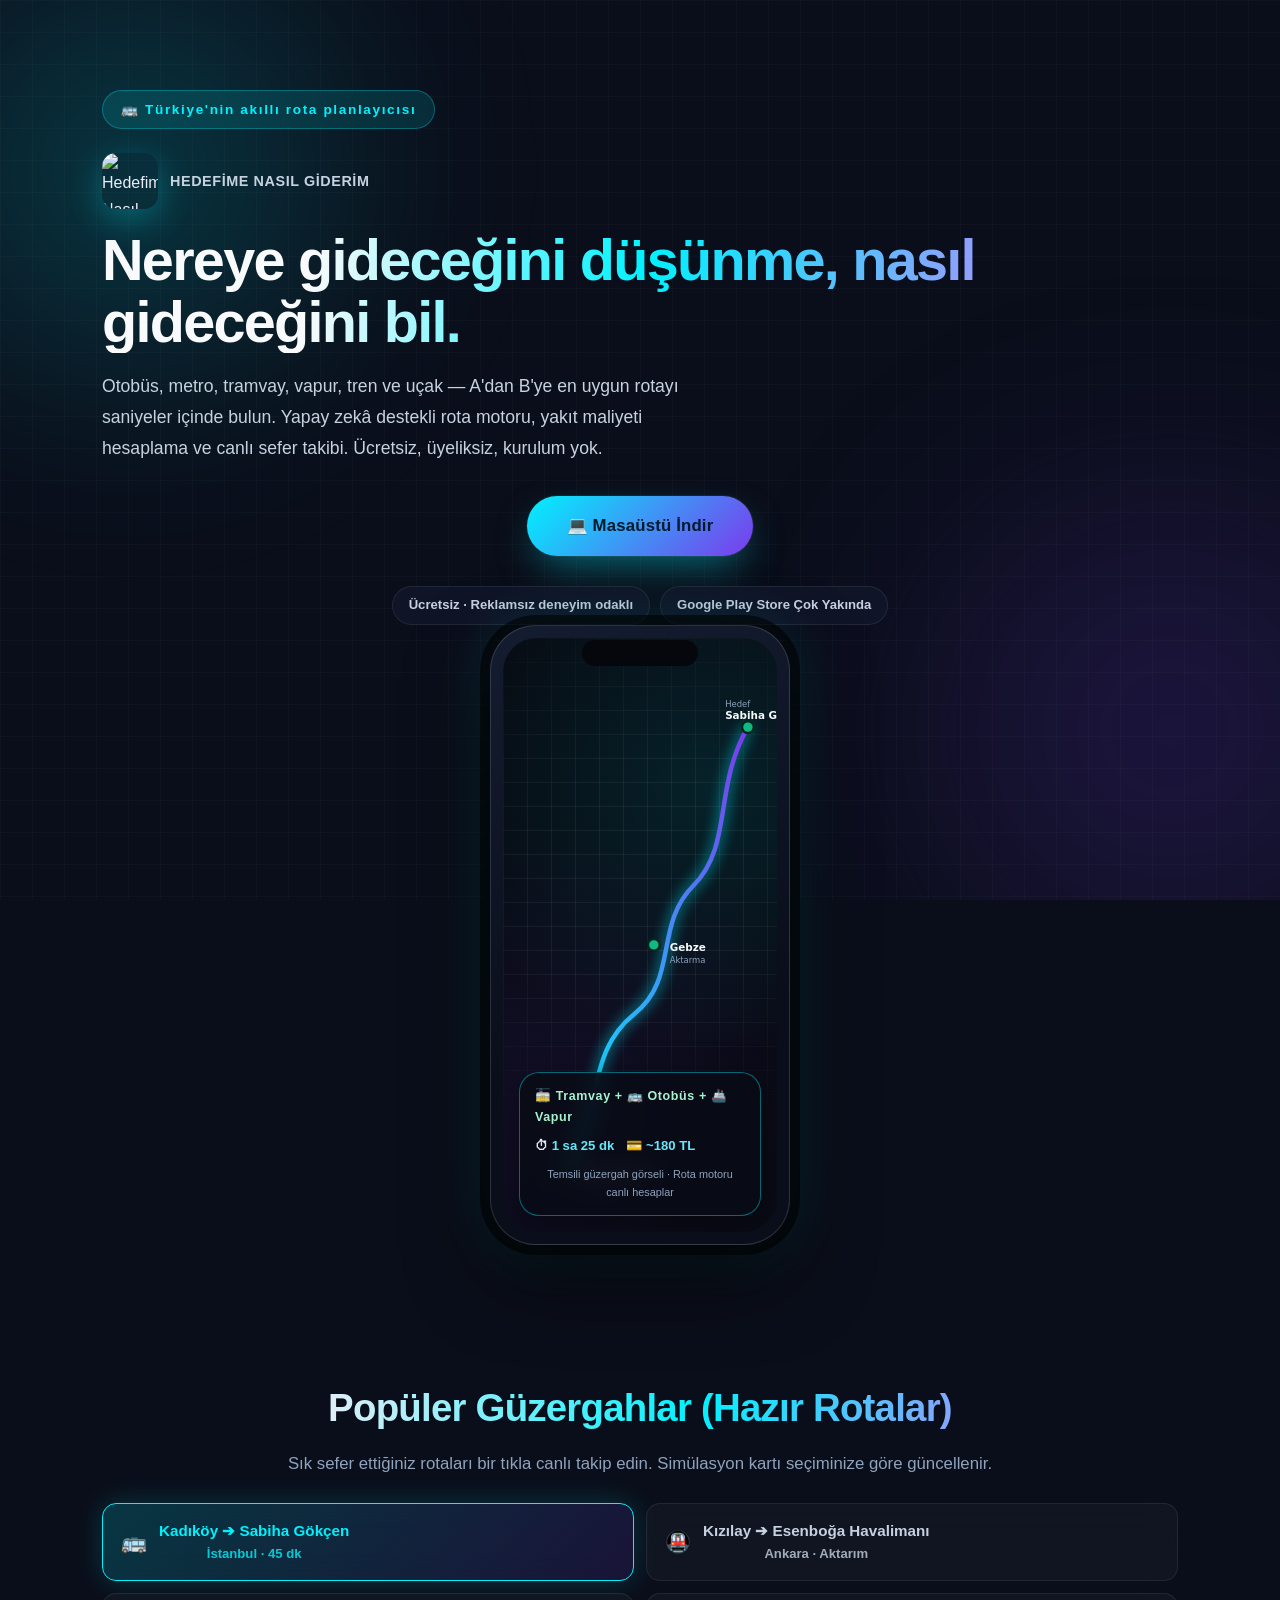
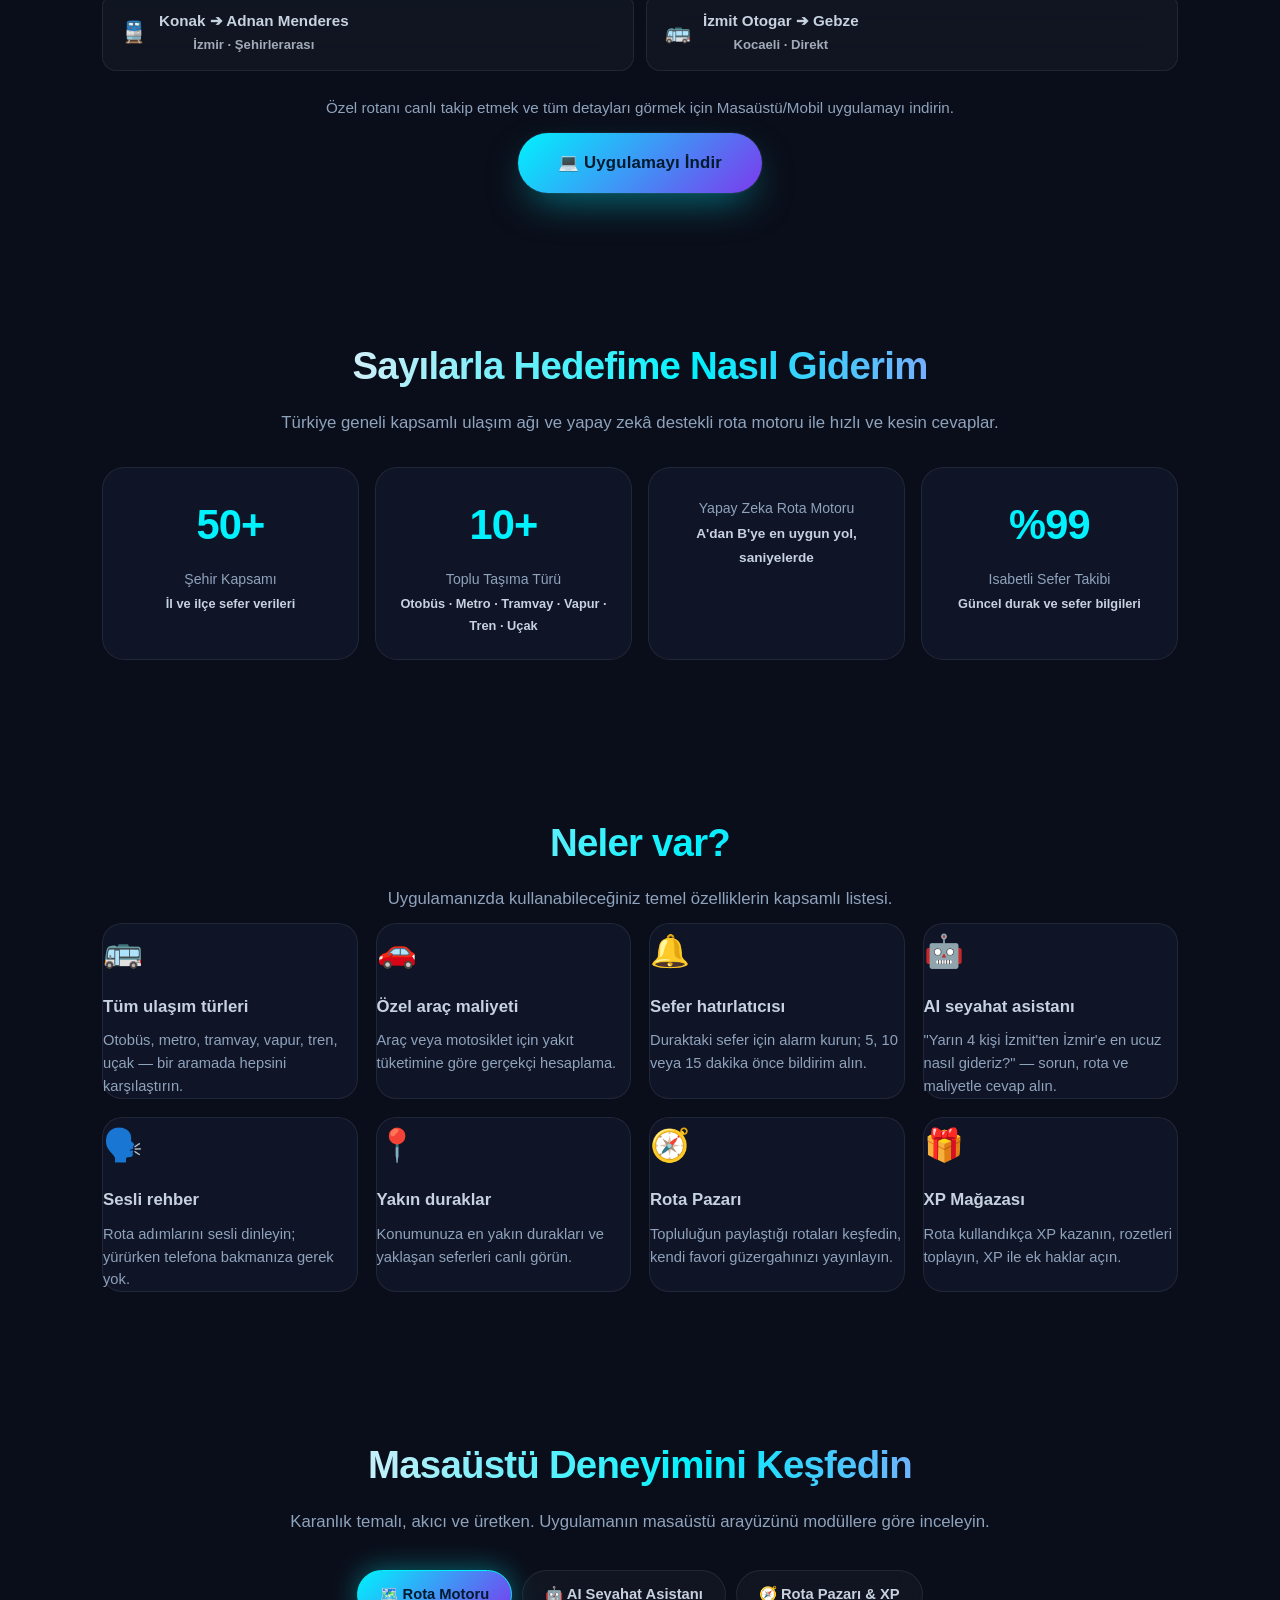
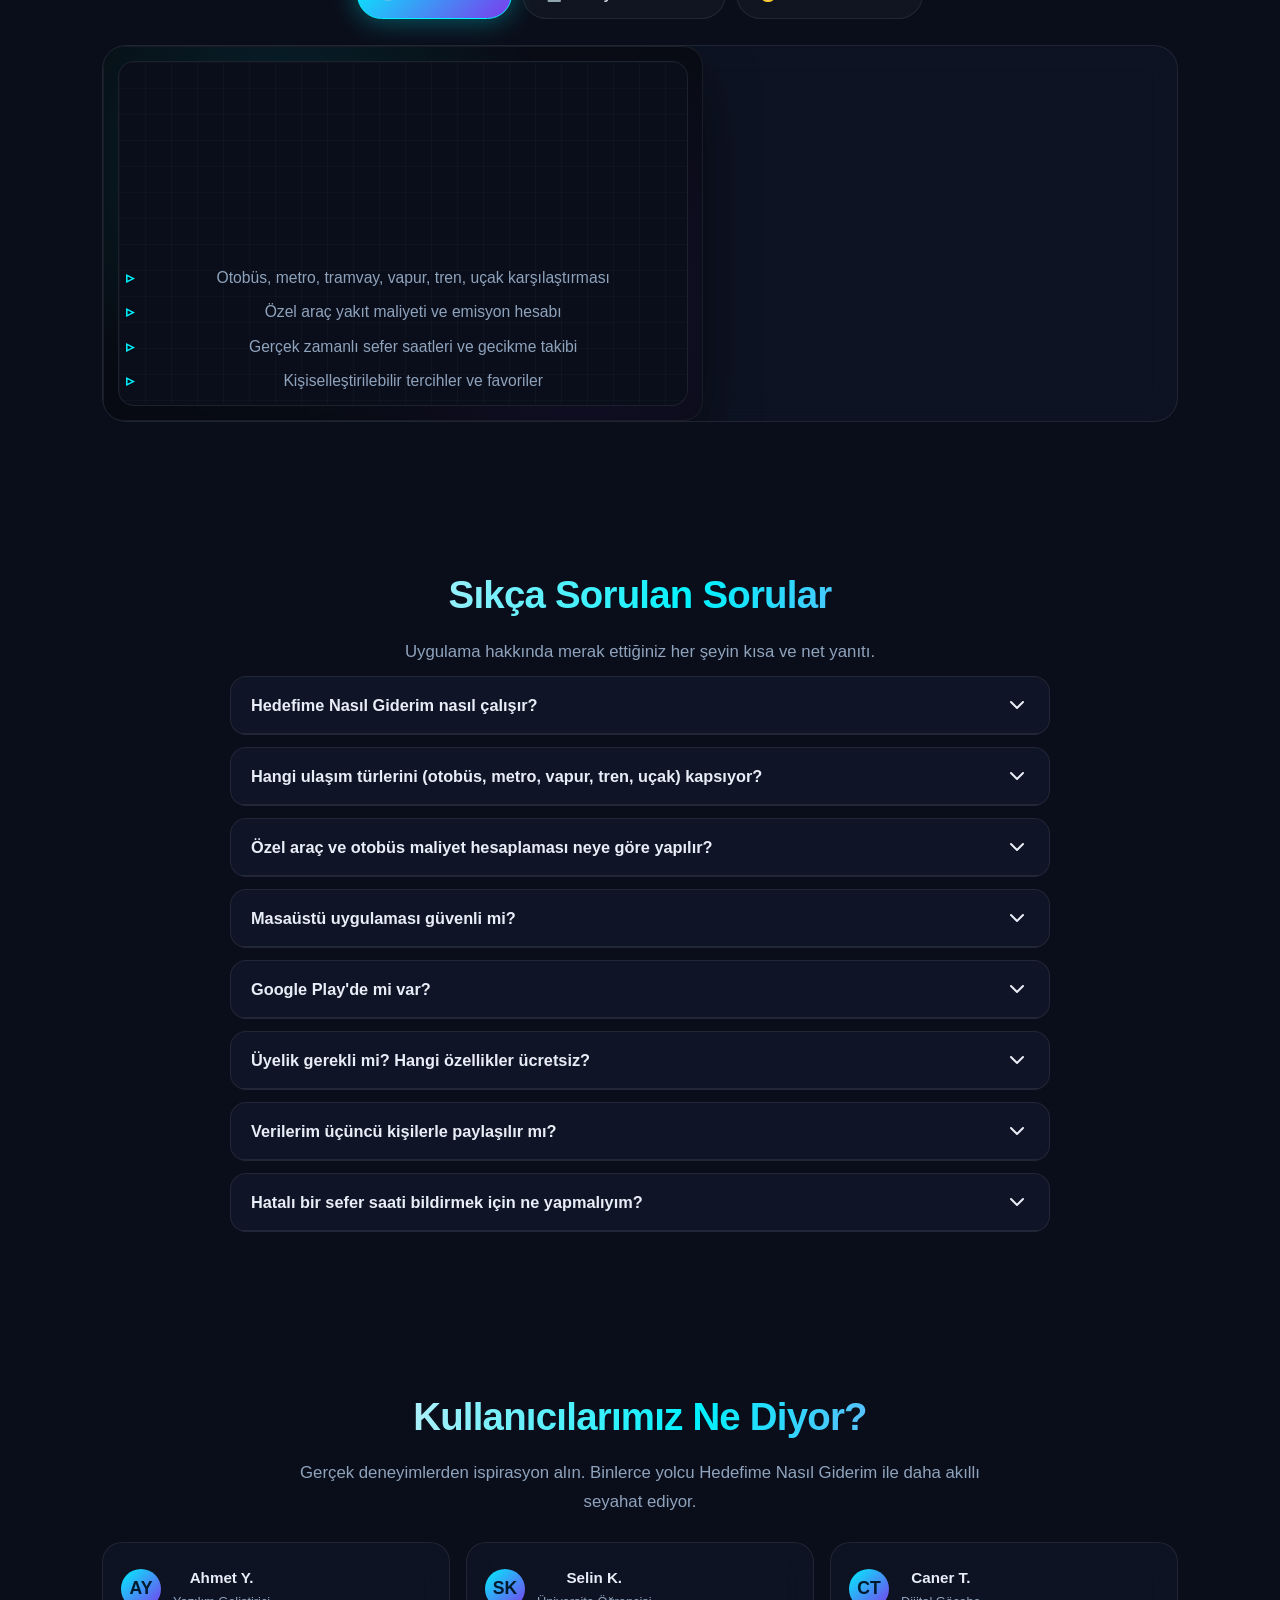
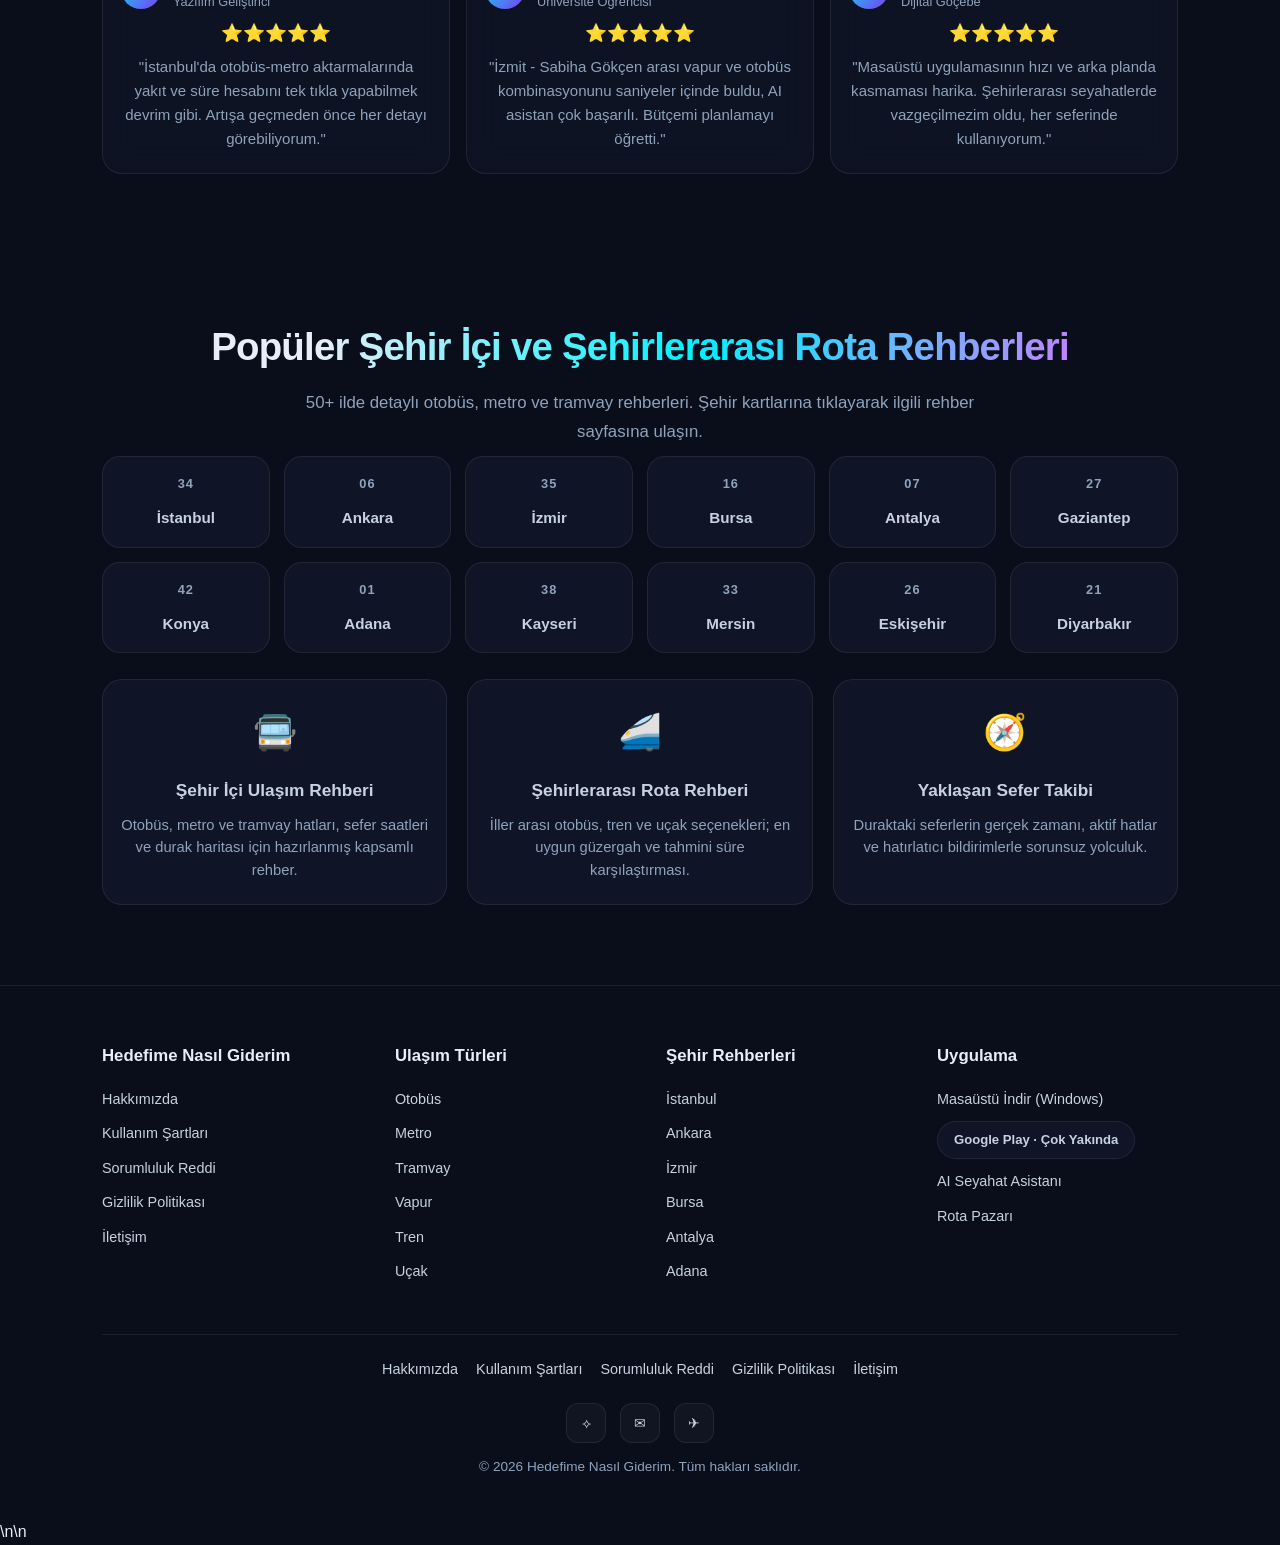
==== index.html @ e27fde28 "fix: SSS akordeon ok ikonu + Google tarzi acil/kapanir davranis" ====
<!DOCTYPE html> <html lang="tr"> <head> <meta charset="UTF-8"> <meta name="viewport" content="width=device-width, initial-scale=1.0, viewport-fit=cover"> <meta name="theme-color" content="#0a0e1a"> <meta name="color-scheme" content="dark"> <link rel="manifest" href="./manifest.webmanifest"> <link rel="apple-touch-icon" href="./icon-192.png"> <meta name="mobile-web-app-capable" content="yes"> <meta name="apple-mobile-web-app-capable" content="yes"> <meta name="apple-mobile-web-app-status-bar-style" content="black-translucent"> <meta name="google-site-verification" content="Dk1qahocyNu7RKI5qyxQ7ogQQT-PdiemvOp5w4OCHgk"> <title>Hedefime Nasıl Giderim — Akıllı Rota Planlayıcı: Otobüs, Metro, Tramvay, Tren, Uçak</title> <meta name="description" content="Türkiye'de A'dan B'ye en uygun ulaşım rotasını bul. Otobüs, metro, tramvay, vapur, tren, uçak ve özel araç seçeneklerini tek aramada karşılaştırın. Yapay zekâ destekli rota motoru, sefer saatleri, yakıt maliyeti hesaplama ve canlı sefer takibi. Masaüstü ve mobil uygulama."> <meta name="keywords" content="rota planlayıcı, otobüs saatleri, metro rotası, tramvay, vapur, tren, uçak, şehir içi ulaşım, şehirler arası rotalar, yolculuk planlama, ulaşım rehberi, Hedefime Nasıl Giderim">  <link rel="canonical" href="https://exampleuser-123.github.io/"> <meta property="og:title" content="Hedefime Nasıl Giderim — Akıllı Rota Planlayıcı"> <meta property="og:description" content="Türkiye'de A'dan B'ye en uygun ulaşım rotasını bul. Otobüs, metro, tramvay, vapur, tren, uçak ve özel araç seçeneklerini tek aramada karşılaştırın."> <meta property="og:type" content="website"> <meta property="og:url" content="https://exampleuser-123.github.io/"> <meta property="og:image" content="https://exampleuser-123.github.io/icon.png"> <meta property="og:image:width" content="1200"> <meta property="og:image:height" content="630"> <meta property="og:site_name" content="Hedefime Nasıl Giderim"> <meta property="og:locale" content="tr_TR"> <meta name="twitter:card" content="summary_large_image"> <meta name="twitter:title" content="Hedefime Nasıl Giderim — Akıllı Rota Planlayıcı"> <meta name="twitter:description" content="Türkiye'de A'dan B'ye en uygun ulaşım rotasını bul. Otobüs, metro, tramvay, vapur, tren, uçak ve özel araç seçeneklerini tek aramada karşılaştırın."> <meta name="twitter:image" content="https://exampleuser-123.github.io/icon.png">  <!-- Schema.org Unstructured Data (WebSite + Organization + SoftwareApplication) --> <script type="application/ld+json"> {   "@context": "https://schema.org",   "@graph": [     {       "@type": "Organization",       "name": "Hedefime Nasıl Giderim",       "url": "https://exampleuser-123.github.io/",       "logo": "https://exampleuser-123.github.io/icon.png",       "sameAs": [         "https://github.com/hedefimenasilgiderim/hedefime-nasil-giderim"       ],       "contactPoint": {         "@type": "ContactPoint",         "email": "hedefimenasilgiderim@gmail.com",         "contactType": "customer service",         "availableLanguage": "Turkish"       }     },     {       "@type": "WebSite",       "name": "Hedefime Nasıl Giderim",       "url": "https://exampleuser-123.github.io/",       "potentialAction": {         "@type": "SearchAction",         "target": "https://exampleuser-123.github.io/",         "query-input": "required"       }     },     {       "@type": "SoftwareApplication",       "name": "Hedefime Nasıl Giderim",       "applicationCategory": "TravelApplication",       "operatingSystem": "Windows, Android",       "offers": {         "@type": "Offer",         "price": "0",         "priceCurrency": "TRY"       }     }   ] } </script>  <style>   /* =========================================================      Tema degiskenleri — Modern Dark / Glassmorphism      ========================================================= */   :root {     --bg: #0a0e1a;     --bg-deep: #070a12;     --surface: rgba(18, 24, 43, 0.72);     --surface-2: rgba(24, 33, 61, 0.6);     --line: rgba(255, 255, 255, 0.08);     --line-strong: rgba(255, 255, 255, 0.14);     --text: #e8eef7;     --text-dim: #c7d2e0;     --muted: #8fa3bd;     --accent: #00f2fe;        /* turkuaz */     --accent-2: #7c3aed;      /* derin mor */     --accent-3: #f59e0b;      /* amber vurgulama */     --accent-ink: #001a2e;    /* turkuaz koyu metin */     --accent-ink-2: #2b0a4a;  /* mor koyu metin */     --radius: 20px;     --blur: 16px;     --transition: 400ms cubic-bezier(0.23, 1, 0.32, 1);   }    * { margin: 0; padding: 0; box-sizing: border-box; }    html {     scroll-behavior: smooth;     overflow-x: hidden;   }    body {     font-family: -apple-system, "Segoe UI", Roboto, "Helvetica Neue", Arial, sans-serif;     background: var(--bg);     color: var(--text);     line-height: 1.7;     min-height: 100dvh;     overflow-x: hidden;   }    a { color: var(--accent); text-decoration: none; }   a:hover { text-decoration: underline; text-underline-offset: 4px; }   img { display: block; max-width: 100%; }    /* =========================================================      Mesh Gradient Arka Plan — soft, bulaniklastrilmis renk kupeleri      ========================================================= */   .mesh {     position: fixed;     inset: 0;     z-index: -1;     overflow: hidden;   }   .mesh::before, .mesh::after {     content: "";     position: absolute;     border-radius: 50%;     filter: blur(100px);     opacity: 0.55;     animation: mesh-drift 14s ease-in-out infinite alternate;   }   .mesh::before {     width: 700px; height: 700px;     top: -180px; left: -220px;     background: radial-gradient(circle, rgba(0, 242, 254, 0.45), transparent 60%);     animation-name: mesh-drift-a;   }   .mesh::after {     width: 860px; height: 860px;     bottom: -260px; right: -320px;     background: radial-gradient(circle, rgba(124, 58, 237, 0.42), transparent 58%);     animation-name: mesh-drift-b;     animation-delay: -3s;   }   @keyframes mesh-drift-a {     from { transform: translate(0, 0) scale(1); }     to { transform: translate(40px, -60px) scale(1.08); }   }   @keyframes mesh-drift-b {     from { transform: translate(0, 0) scale(1); }     to { transform: translate(-50px, 50px) scale(1.12); }   }    /* Hafif icinik ızgara overlay (derinlik) */   .mesh-grid {     position: fixed;     inset: 0;     z-index: -1;     background-image:       linear-gradient(rgba(255,255,255,0.025) 1px, transparent 1px),       linear-gradient(90deg, rgba(255,255,255,0.025) 1px, transparent 1px);     background-size: 32px 32px;     pointer-events: none;   }    /* =========================================================      Layout yardimcilari      ========================================================= */   .wrap {     max-width: 1120px;     margin: 0 auto;     padding: 0 22px;   }    section { padding: 70px 0; position: relative; z-index: 1; }   section > .wrap > h2,   section > .wrap > .section-head { text-align: center; margin-bottom: 10px; }   .section-head h2 { margin: 0; font-size: clamp(1.7rem, 3vw, 2.5rem); font-weight: 800; letter-spacing: -0.02em; background: linear-gradient(100deg, #e8eef7 20%, #00f2fe 55%, #c084fc 90%); -webkit-background-clip: text; background-clip: text; color: transparent; }   .section-head p { color: var(--muted); font-size: 1.05rem; margin-top: 10px; max-width: 720px; margin-left: auto; margin-right: auto; }    .badge-pill {     display: inline-flex; align-items: center; gap: 8px;     background: var(--surface);     border: 1px solid var(--line);     color: var(--text-dim);     font-size: 0.82rem; font-weight: 700;     padding: 7px 16px; border-radius: 999px;     backdrop-filter: blur(var(--blur));     transition: transform 0.2s ease, border-color 0.2s ease;   }   .badge-pill:hover { border-color: var(--accent); color: var(--accent); transform: translateY(-1px); text-decoration: none; }    /* Glassmorphism kart */   .glass {     background: var(--surface);     border: 1px solid var(--line);     border-radius: var(--radius);     backdrop-filter: blur(var(--blur));     -webkit-backdrop-filter: blur(var(--blur));     transition: transform 0.35s ease, border-color 0.35s ease, box-shadow 0.35s ease;   }   .glass:hover {     transform: translateY(-4px);     border-color: var(--line-strong);     box-shadow: 0 20px 40px -10px rgba(0,0,0,0.55), 0 0 0 1px rgba(0,242,254,0.08);   }   .glass.accented:hover {     border-color: rgba(0,242,254,0.45);     box-shadow: 0 20px 40px -10px rgba(0,0,0,0.55), 0 0 30px rgba(0,242,254,0.12);   }    /* Butonlar */   .btn {     display: inline-flex; align-items: center; justify-content: center; gap: 10px;     border: 0; border-radius: 999px; font: inherit; font-weight: 800;     cursor: pointer; text-decoration: none; transition: all 0.3s ease;     letter-spacing: 0.01em;   }   .btn-primary {     background: linear-gradient(135deg, var(--accent), var(--accent-2));     color: var(--accent-ink);     padding: 16px 40px; font-size: 1.05rem;     box-shadow: 0 16px 40px -12px rgba(0,242,254,0.5), 0 0 0 1px rgba(255,255,255,0.06);   }   .btn-primary:hover {     transform: translateY(-3px);     box-shadow: 0 22px 48px -10px rgba(0,242,254,0.65), 0 0 0 1px rgba(255,255,255,0.12);     filter: brightness(1.08);   }   .btn-primary:active { transform: translateY(-1px); }   .btn-outline {     background: rgba(255,255,255,0.03);     color: var(--text);     border: 1px solid var(--line);     padding: 15px 36px; font-size: 1.05rem; font-weight: 800;   }   .btn-outline:hover {     border-color: var(--accent);     color: var(--accent);     transform: translateY(-3px);     box-shadow: 0 0 28px rgba(0,242,254,0.18);   }   .btn-group { display: flex; flex-direction: column; gap: 14px; }   @media (min-width: 640px) { .btn-group { flex-direction: row; justify-content: center; } }    /* Google Play rozeti */   .play-badge {     display: inline-flex; align-items: center; gap: 10px;     background: rgba(0,0,0,0.35);     border: 1px solid var(--line);     color: var(--text);     padding: 12px 20px; border-radius: 12px; font-size: 0.95rem; font-weight: 800;     backdrop-filter: blur(var(--blur));     transition: transform 0.3s ease, box-shadow 0.3s ease;     position: relative; overflow: hidden;   }   .play-badge::before {     content: ""; position: absolute; inset: 0; border-radius: 12px;     background: linear-gradient(90deg, transparent, rgba(255,255,255,0.12), transparent);     transform: translateX(-100%); transition: transform 0.8s ease;   }   .play-badge:hover::before { transform: translateX(100%); }   .play-badge:hover { transform: translateY(-2px); box-shadow: 0 10px 30px rgba(0,242,254,0.2); border-color: var(--accent); }   .play-badge span.tag { color: var(--muted); font-size: 0.78rem; text-transform: uppercase; letter-spacing: 0.06em; opacity: 0.9; }   .play-badge span.tag strong { color: var(--accent); }    /* =========================================================      Hero — arama Kutusu YOK, canli rota simulasyonu      ========================================================= */   .hero {     position: relative;     padding: 90px 0 60px;     overflow: visible;   }   .hero-eyebrow {     display: inline-flex; align-items: center; gap: 8px;     font-size: 0.85rem; font-weight: 800; letter-spacing: 0.12em;     color: var(--accent);     background: rgba(0,242,254,0.12);     border: 1px solid rgba(0,242,254,0.28);     border-radius: 999px; padding: 7px 18px;     backdrop-filter: blur(8px);   }   .hero-brand {     display: flex; align-items: center; gap: 12px; margin-top: 24px;   }   .hero-brand img { width: 56px; height: 56px; border-radius: 14px; box-shadow: 0 10px 34px rgba(0,242,254,0.3); }   .hero-brand span { font-weight: 800; letter-spacing: 0.04em; font-size: 0.9rem; text-transform: uppercase; color: var(--text-dim); }   .hero-title {     margin: 20px 0 0;     font-size: clamp(2.1rem, 5.2vw, 3.6rem);     line-height: 1.08; font-weight: 900; letter-spacing: -0.03em;     background: linear-gradient(100deg, #f8fafc 20%, #00f2fe 50%, #c084fc 90%);     -webkit-background-clip: text; background-clip: text; color: transparent;   }   .hero-sub {     margin-top: 18px; color: var(--text-dim); font-size: 1.1rem;     max-width: 620px; line-height: 1.75;   }   .hero-cta { margin-top: 32px; }   .hero-badges {     display: flex; flex-wrap: wrap; gap: 10px; justify-content: center; margin-top: 30px;   }    /* Canli Rota Simulasyon Kartı — telefon maketi (interaktif SVG) */   .sim-stage { position: relative; display: flex; justify-content: center; align-items: center; min-height: 620px; }   .sim-phone {     position: relative; width: 300px; height: 620px; border-radius: 46px;     background: linear-gradient(160deg, #141c30, #0a0e1a 65%);     border: 1px solid var(--line-strong);     box-shadow:       0 0 0 10px rgba(0,0,0,0.6),       0 30px 80px rgba(0,0,0,0.65),       0 0 60px rgba(0,242,254,0.18);     overflow: hidden; transform-style: preserve-3d;   }   .sim-phone::before {     content: ""; position: absolute; top: 14px; left: 50%; transform: translateX(-50%);     width: 116px; height: 26px; border-radius: 999px; background: #05070d; z-index: 4;   }   .sim-screen {     position: absolute; inset: 12px; border-radius: 34px; overflow: hidden;     background:       radial-gradient(circle at 75% 25%, rgba(0,242,254,0.10), transparent 55%),       radial-gradient(circle at 20% 80%, rgba(124,58,237,0.10), transparent 55%),       #070a12;   }   .sim-grid {     position: absolute; inset: 0;     background-image:       linear-gradient(rgba(255,255,255,0.06) 1px, transparent 1px),       linear-gradient(90deg, rgba(255,255,255,0.06) 1px, transparent 1px);     background-size: 24px 24px;     mask-image: radial-gradient(circle at 50% 40%, #000 28%, transparent 80%);   }   .sim-route { position: absolute; inset: 0; width: 100%; height: 100%; }   .sim-line {     fill: none; stroke: url(#simGlow); stroke-width: 4.5; stroke-linecap: round;     filter: drop-shadow(0 0 7px rgba(0,242,254,0.9));     stroke-dasharray: 760; stroke-dashoffset: 760;     animation: sim-draw 3.4s ease-out forwards 0.5s;   }   @keyframes sim-draw { to { stroke-dashoffset: 0; } }   .sim-dot {     fill: #10b981; stroke: #012620; stroke-width: 2.5;     transform-box: fill-box; transform-origin: center;     animation: sim-dot 2.1s ease-in-out infinite;   }   @keyframes sim-dot {     0%,100% { transform: scale(1); opacity: 1; }     50% { transform: scale(1.8); opacity: 0.6; }   }   .sim-dot:nth-child(2) { animation-delay: 0.9s; }   .sim-dot:nth-child(3) { animation-delay: 1.9s; }   .sim-pin {     fill: #f8fafc; font: 700 10.5px system-ui; pointer-events: none;   }   .sim-pin-sub { fill: var(--muted); font: 500 8.5px system-ui; pointer-events: none; }   .sim-card {     position: absolute; left: 16px; right: 16px; bottom: 16px;     background: rgba(8,12,22,0.88); border: 1px solid rgba(0,242,254,0.4);     border-radius: 20px; padding: 13px 15px; backdrop-filter: blur(10px);     box-shadow: 0 10px 34px rgba(0,0,0,0.5); z-index: 3;   }   .sim-card .modes { font-size: 0.78rem; font-weight: 800; color: #a7f3d0; letter-spacing: 0.05em; }   .sim-card .meta {     display: flex; gap: 12px; margin-top: 7px; font-size: 0.82rem; font-weight: 800; color: var(--text);   }   .sim-card .meta b { color: #67e8f9; }   .sim-card .demo {     margin-top: 7px; font-size: 0.68rem; color: var(--muted); text-align: center;   }   .sim-float { animation: sim-float 7s ease-in-out infinite; }   @keyframes sim-float {     0%,100% { transform: translateY(0); }     50% { transform: translateY(-16px); }   }   .sim-tilt-glare {     position: absolute; inset: 0; border-radius: 46px;     background: linear-gradient(135deg, rgba(255,255,255,0.12) 0%, rgba(255,255,255,0) 40%, rgba(255,255,255,0.06) 100%);     opacity: 0; transition: opacity 0.3s ease; pointer-events: none; z-index: 2;   }   .sim-phone:hover .sim-tilt-glare { opacity: 1; }   .sim-tilt { transform-style: preserve-3d; }    @media (max-width: 720px) {     .hero { padding: 70px 0 40px; }     .sim-phone { width: 260px; height: 540px; }     .sim-card { bottom: 12px; left: 12px; right: 12px; padding: 11px 13px; }   }    /* =========================================================      Metrik sayacları (animasyonlu sayim)      ========================================================= */   .metrics { display: grid; grid-template-columns: repeat(4, 1fr); gap: 16px; margin: 30px 0 10px; }   .metric {     background: var(--surface); border: 1px solid var(--line);     border-radius: 22px; padding: 22px 18px; text-align: center;     backdrop-filter: blur(var(--blur));     transition: transform 0.35s ease, border-color 0.35s ease;   }   .metric:hover { transform: translateY(-4px); border-color: var(--accent); }   .metric .num {     font-size: clamp(1.9rem, 4vw, 2.6rem); font-weight: 900; color: var(--accent);     letter-spacing: -0.02em;   }   .metric .label { color: var(--muted); font-size: 0.88rem; margin-top: 8px; line-height: 1.45; }   .metric .sub { color: var(--text-dim); font-size: 0.8rem; margin-top: 4px; font-weight: 600; }   @media (max-width: 900px) { .metrics { grid-template-columns: repeat(2, 1fr); } }   @media (max-width: 520px) { .metrics { grid-template-columns: 1fr; } }    /* =========================================================      Ozellik kartlari — glassmorphism      ========================================================= */   .features { display: grid; grid-template-columns: repeat(4, 1fr); gap: 18px; }   .feature .ico { font-size: 2rem; margin-bottom: 14px; }   .feature h3 { font-size: 1.05rem; margin-bottom: 8px; color: var(--text-dim); }   .feature p { color: var(--muted); font-size: 0.92rem; line-height: 1.55; }   @media (max-width: 1024px) { .features { grid-template-columns: repeat(2, 1fr); } }   @media (max-width: 560px) { .features { grid-template-columns: 1fr; } }    /* =========================================================      FAQ Akordeon      ========================================================= */   .faq { max-width: 820px; margin: 0 auto; }   .faq-item {     background: var(--surface); border: 1px solid var(--line);     border-radius: 16px; margin-bottom: 12px;     overflow: hidden; transition: border-color 0.3s ease, box-shadow 0.3s ease;   }   .faq-item.open { border-color: var(--accent); box-shadow: 0 0 24px rgba(0,242,254,0.1); }   .faq-q {     display: flex; align-items: center; justify-content: space-between;     padding: 16px 20px; cursor: pointer; font-size: 1.02rem; font-weight: 700;     color: var(--text); background: transparent; border: 0; text-align: left; width: 100%;     transition: color 0.3s ease;   }   .faq-q:hover { color: var(--accent); }   .faq-q .q-mark {     width: 24px; height: 24px; display: block; flex-shrink: 0; transition: transform 0.35s ease;   }   .faq-item.open .faq-q .q-mark { transform: rotate(180deg); color: var(--accent); }   .faq-a {     max-height: 0; overflow: hidden;     padding: 0 20px; color: var(--muted); font-size: 0.96rem; line-height: 1.6;     transition: max-height 0.45s ease, padding 0.45s ease;     border-top: 1px solid var(--line);   }   .faq-item.open .faq-a { max-height: 260px; padding: 14px 20px 20px; }   .faq-a p { margin: 0 0 10px; }   .faq-a p:last-child { margin-bottom: 0; }    /* =========================================================      Sehir rehberi kartlari (tiklanabilir)      ========================================================= */   .cities { display: grid; grid-template-columns: repeat(6, 1fr); gap: 14px; }   .city-card {     background: var(--surface); border: 1px solid var(--line);     border-radius: 18px; padding: 16px 12px; text-align: center;     text-decoration: none; color: var(--text-dim);     transition: transform 0.3s ease, border-color 0.3s ease, box-shadow 0.3s ease;     backdrop-filter: blur(var(--blur));     display: flex; flex-direction: column; align-items: center; gap: 10px;   }   .city-card:hover {     transform: translateY(-4px); border-color: var(--accent); color: var(--accent);     box-shadow: 0 16px 32px -6px rgba(0,242,254,0.12);   }   .city-card .num { font-size: 0.8rem; font-weight: 800; color: var(--muted); letter-spacing: 0.08em; text-transform: uppercase; }   .city-card .name { font-weight: 800; font-size: 0.95rem; }   @media (max-width: 1120px) { .cities { grid-template-columns: repeat(4, 1fr); } }   @media (max-width: 820px) { .cities { grid-template-columns: repeat(3, 1fr); } }   @media (max-width: 560px) { .cities { grid-template-columns: repeat(2, 1fr); } }    /* Rota rehberi icerik karti */   .guide-grid { display: grid; grid-template-columns: repeat(3, 1fr); gap: 20px; margin-top: 26px; }   .guide-card {     background: var(--surface); border: 1px solid var(--line);     border-radius: 20px; padding: 22px 18px; text-align: center;     backdrop-filter: blur(var(--blur));     transition: transform 0.35s ease, border-color 0.35s ease;   }   .guide-card:hover { transform: translateY(-4px); border-color: var(--accent-2); }   .guide-card .g-ico { font-size: 2.2rem; margin-bottom: 14px; }   .guide-card h3 { font-size: 1.08rem; margin-bottom: 8px; color: var(--text-dim); }   .guide-card p { color: var(--muted); font-size: 0.92rem; line-height: 1.55; }   @media (max-width: 960px) { .guide-grid { grid-template-columns: 1fr; } }    /* =========================================================      Footer      ========================================================= */   footer {     margin-top: 10px; padding: 56px 0 40px; border-top: 1px solid var(--line);     color: var(--muted); font-size: 0.9rem; z-index: 1; position: relative;   }   .footer-grid {     display: grid; grid-template-columns: 1.2fr 1.1fr 1.1fr 1.1fr; gap: 30px; margin-bottom: 40px;   }   .footer-col h4 { color: var(--text); font-size: 1.05rem; margin-bottom: 16px; font-weight: 800; }   .footer-col ul { list-style: none; }   .footer-col li { margin-bottom: 10px; }   .footer-col a { color: var(--text-dim); text-decoration: none; transition: color 0.2s ease, padding-left 0.2s ease; }   .footer-col a:hover { color: var(--accent); text-decoration: none; padding-left: 6px; }   .footer-bottom {     border-top: 1px solid var(--line); padding-top: 22px; display: flex;     flex-direction: column; align-items: center; gap: 12px;   }   .footer-bottom .nav { display: flex; flex-wrap: wrap; gap: 18px; justify-content: center; font-size: 0.9rem; }   .footer-bottom .nav a { color: var(--text-dim); text-decoration: none; }   .footer-bottom .nav a:hover { color: var(--accent); text-decoration: underline; }   .copy { color: var(--muted); font-size: 0.85rem; }   .social { display: flex; gap: 14px; margin-top: 10px; }   .social a {     display: flex; align-items: center; justify-content: center; width: 40px; height: 40px;     border: 1px solid var(--line); border-radius: 12px; color: var(--text-dim);     background: rgba(255,255,255,0.03); transition: transform 0.3s ease, border-color 0.3s ease, color 0.3s ease;   }   .social a:hover { border-color: var(--accent); color: var(--accent); transform: translateY(-3px); }    /* =========================================================      Genel yardimcilar      ========================================================= */   .center { text-align: center; }   .tag-accent { color: var(--accent); font-weight: 800; }   .sr-only {     position: absolute; width: 1px; height: 1px; padding: 0; margin: -1px;     overflow: hidden; clip: rect(0,0,0,0); border: 0;   }    /* =========================================================
   Populer Guzergahlar Widget
   ========================================================= */
.routes-widget { display: grid; grid-template-columns: repeat(2, 1fr); gap: 12px; margin-top: 24px; }
.route-chip {
  display: flex; align-items: center; gap: 12px;
  background: rgba(255,255,255,0.03); border: 1px solid var(--line);
  border-radius: 14px; padding: 14px 18px; color: var(--text-dim);
  font-size: 0.95rem; font-weight: 700; text-decoration: none; cursor: pointer;
  transition: all 0.3s ease; backdrop-filter: blur(var(--blur));
}
.route-chip:hover { border-color: var(--accent); color: var(--accent); transform: translateY(-2px); }
.route-chip.active {
  background: linear-gradient(135deg, rgba(0,242,254,0.18), rgba(124,58,237,0.14));
  border-color: var(--accent); color: var(--accent);
  box-shadow: 0 0 28px rgba(0,242,254,0.18);
}
.route-chip .rk { font-size: 1.3rem; }
.route-chip .rt { font-size: 0.82rem; opacity: 0.8; font-weight: 600; }
.route-cta { margin-top: 24px; text-align: center; }

/* =========================================================
   Testimonials (Social Proof)
   ========================================================= */
.testimonials { display: grid; grid-template-columns: repeat(3, 1fr); gap: 16px; margin-top: 26px; }
.testimonial-card {
  background: rgba(18,24,43,0.55); border: 1px solid var(--line);
  border-radius: 20px; padding: 22px 18px; backdrop-filter: blur(var(--blur));
  transition: transform 0.35s ease, border-color 0.35s ease, box-shadow 0.35s ease;
  display: flex; flex-direction: column; gap: 12px;
}
.testimonial-card:hover { transform: translateY(-4px); border-color: var(--accent); box-shadow: 0 0 32px rgba(0,242,254,0.12); }
.tc-head { display: flex; align-items: center; gap: 12px; }
.tc-avatar { width: 40px; height: 40px; border-radius: 50%; background: linear-gradient(135deg, var(--accent), var(--accent-2)); color: #001a2e; display: flex; align-items: center; justify-content: center; font-weight: 800; font-size: 1.1rem; flex-shrink: 0; }
.tc-info .tc-name { font-weight: 800; color: var(--text); font-size: 0.95rem; }
.tc-info .tc-role { color: var(--muted); font-size: 0.8rem; }
.tc-stars { color: #fbbf24; font-size: 1.1rem; line-height: 1; }
.tc-text { color: var(--muted); font-size: 0.94rem; line-height: 1.6; }
@media (max-width: 900px) { .testimonials { grid-template-columns: 1fr 1fr; } }
@media (max-width: 560px) { .testimonials { grid-template-columns: 1fr; } }

/* =========================================================
   Desktop Experience Carousel (Tabbed)
   ========================================================= */
.desktop-carousel { margin-top: 34px; }
.tab-btns { display: flex; gap: 10px; justify-content: center; margin-bottom: 26px; flex-wrap: wrap; }
.tab-btn {
  background: rgba(255,255,255,0.03); border: 1px solid var(--line); color: var(--text-dim);
  padding: 11px 22px; border-radius: 999px; font: inherit; font-weight: 800; font-size: 0.92rem;
  cursor: pointer; transition: all 0.3s ease; backdrop-filter: blur(var(--blur));
}
.tab-btn:hover { border-color: var(--accent); color: var(--accent); }
.tab-btn.active {
  background: linear-gradient(135deg, var(--accent), var(--accent-2)); color: #001a2e;
  border-color: var(--accent); box-shadow: 0 0 28px rgba(0,242,254,0.4);
}
.tab-panels { }
.tab-panel { display: none; border-radius: 24px; overflow: hidden; border: 1px solid var(--line);
  background: rgba(18,24,43,0.55); backdrop-filter: blur(var(--blur)); animation: tabFade 0.45s ease; }
.tab-panel.active { display: grid; grid-template-columns: 1.15fr 0.85fr; gap: 30px; align-items: center; }
@keyframes tabFade { from { opacity: 0; transform: translateY(10px); } to { opacity: 1; transform: translateY(0); } }
.dm-preview { position: relative; border-radius: 20px; overflow: hidden; background: #070a12; border: 1px solid var(--line); box-shadow: 0 24px 60px -10px rgba(0,0,0,0.7); aspect-ratio: 16/10; }
.dm-preview::before { content: ""; position: absolute; inset: 0; background: radial-gradient(circle at 30% 30%, rgba(0,242,254,0.12), transparent 55%), radial-gradient(circle at 80% 70%, rgba(124,58,237,0.10), transparent 55%); pointer-events: none; }
.dm-screen { position: absolute; inset: 14px; border-radius: 16px; border: 1px solid var(--line); background: #0a0e1a; overflow: hidden; }
.dm-grid { position: absolute; inset: 0; background-image: linear-gradient(rgba(255,255,255,0.05) 1px, transparent 1px), linear-gradient(90deg, rgba(255,255,255,0.05) 1px, transparent 1px); background-size: 26px 26px; opacity: 0.5; }
.dm-pane { padding: 26px 22px; height: 100%; display: flex; flex-direction: column; justify-content: center; gap: 14px; color: var(--text-dim); font-size: 1.02rem; line-height: 1.7; }
.dm-pane h3 { color: var(--text); font-size: 1.3rem; margin: 0 0 6px; font-weight: 800; }
.dm-pane .dm-tag { display: inline-flex; align-items: center; gap: 8px; background: rgba(0,242,254,0.12); color: var(--accent); font-size: 0.78rem; font-weight: 800; padding: 5px 12px; border-radius: 999px; border: 1px solid rgba(0,242,254,0.28); width: fit-content; margin-bottom: 10px; }
.dm-pane ul { list-style: none; padding: 0; margin: 10px 0 0; color: var(--muted); font-size: 0.98rem; line-height: 1.8; }
.dm-pane li { margin: 6px 0; padding-left: 20px; position: relative; }
.dm-pane li::before { content: "▹"; position: absolute; left: 0; color: var(--accent); font-weight: 800; }
@media (max-width: 960px) { .tab-panel.active { grid-template-columns: 1fr; } }
/* Reduced motion *//* Reduced motion */   @media (prefers-reduced-motion: reduce) {     .mesh::before, .mesh::after { animation: none; }     .sim-line, .sim-dot, .sim-float, .sim-phone { animation: none !important; }     .sim-line { stroke-dashoffset: 0; }     .faq-a { max-height: none; overflow: visible; padding: 14px 20px 20px !important; border-top: none !important; }     .faq-q .q-mark { transform: none !important; }   } </style> </head> <body>  <!-- Schema.org BreadcrumbList (sayfa yapisi) --> <script type="application/ld+json"> {   "@context": "https://schema.org",   "@type": "BreadcrumbList",   "itemListElement": [     { "@type": "ListItem", "position": 1, "name": "Ana Sayfa", "item": "https://exampleuser-123.github.io/" }   ] } </script>  <div class="mesh" aria-hidden="true"></div> <div class="mesh-grid" aria-hidden="true"></div>  <!-- ============ HERO ============ --> <header class="hero">   <div class="wrap">     <span class="hero-eyebrow">🚌 Türkiye'nin akıllı rota planlayıcısı</span>      <div class="hero-brand">       <img src="icon.png" alt="Hedefime Nasıl Giderim uygulama simgesi" width="56" height="56">       <span>Hedefime Nasıl Giderim</span>     </div>      <h1 class="hero-title">Nereye gideceğini düşünme, nasıl gideceğini bil.</h1>     <p class="hero-sub">       Otobüs, metro, tramvay, vapur, tren ve uçak — A'dan B'ye en uygun rotayı saniyeler içinde bulun.       Yapay zekâ destekli rota motoru, yakıt maliyeti hesaplama ve canlı sefer takibi. Ücretsiz, üyeliksiz, kurulum yok.     </p>      <div class="hero-cta center">       <div class="btn-group">         <a class="btn btn-primary" href="https://exampleuser-123.github.io/hedefime-nasil-giderim.exe" download="hedefime-nasil-giderim.exe">           💻 Masaüstü İndir         </a>       </div>            </div>      <div class="hero-badges">       <span class="badge-pill">Ücretsiz · Reklamsız deneyim odaklı</span>       <span class="badge-pill accented">Google Play Store Çok Yakında</span>     </div>   </div>    <div class="sim-stage">     <div class="sim-phone sim-tilt sim-float" role="img" aria-label="İzmit Otogar'dan Sabiha Gökçen'e örnek canlı rota simülasyonu">       <div class="sim-tilt-glare" aria-hidden="true"></div>       <div class="sim-screen">         <div class="sim-grid" aria-hidden="true"></div>         <svg class="sim-route" viewBox="0 0 252 600" preserveAspectRatio="xMidYMid meet" aria-hidden="true">           <defs>             <linearGradient id="simGlow" x1="0" y1="1" x2="1" y2="0">               <stop offset="0" stop-color="#00f2fe" />               <stop offset="1" stop-color="#7c3aed" />             </linearGradient>           </defs>           <path class="sim-line" d="M50,535 C90,480 70,420 120,380 C165,345 140,290 180,250 C220,210 200,150 235,90" />           <circle class="sim-dot" cx="50" cy="535" r="6" />           <circle class="sim-dot" cx="140" cy="310" r="6" />           <circle class="sim-dot" cx="235" cy="90" r="6" />           <text class="sim-pin" x="64" y="542">İzmit Otogar</text>           <text class="sim-pin-sub" x="64" y="554">Başlangıç</text>           <text class="sim-pin" x="156" y="316">Gebze</text>           <text class="sim-pin-sub" x="156" y="328">Aktarma</text>           <text class="sim-pin" x="212" y="82">Sabiha Gökçen</text>           <text class="sim-pin-sub" x="212" y="70">Hedef</text>         </svg>         <div class="sim-card">           <p class="modes">🚋 Tramvay + 🚌 Otobüs + 🚢 Vapur</p>           <div class="meta"><span>⏱ <b id="sim-dur">1 sa 25 dk</b></span><span>💳 <b id="sim-cost">~180 TL</b></span></div>           <p class="demo" id="sim-demo">Temsili güzergah görseli · Rota motoru canlı hesaplar</p>         </div>       </div>     </div>   </div> </header>  <!-- ============ POPULER GUZERGAHLAR ============ -->
<section>
  <div class="wrap center">
    <div class="section-head">
      <h2>Popüler Güzergahlar (Hazır Rotalar)</h2>
      <p>Sık sefer ettiğiniz rotaları bir tıkla canlı takip edin. Simülasyon kartı seçiminize göre güncellenir.</p>
    </div>
    <div class="routes-widget" id="routesWidget">
      <a class="route-chip active" data-dur="1 sa 25 dk" data-cost="~180 TL" data-modes="🚋 Tramvay + 🚌 Otobüs + 🚢 Vapur" data-desc="İzmit Otogar · Gebze · Sabiha Gökçen">
        <span class="rk">🚌</span><div><div>Kadıköy ➔ Sabiha Gökçen</div><div class="rt">İstanbul · 45 dk</div></div>
      </a>
      <a class="route-chip" data-dur="52 dk" data-cost="~110 TL" data-modes="🚇 Metro + 🚌 Otobüs" data-desc="Kızılay · AŞTİ · Esenboğa">
        <span class="rk">🚇</span><div><div>Kızılay ➔ Esenboğa Havalimanı</div><div class="rt">Ankara · Aktarım</div></div>
      </a>
      <a class="route-chip" data-dur="40 dk" data-cost="~85 TL" data-modes="🚆 Tren + 🚇 Metro" data-desc="Konak · Alsancak · Adnan Menderes">
        <span class="rk">🚆</span><div><div>Konak ➔ Adnan Menderes</div><div class="rt">İzmir · Şehirlerarası</div></div>
      </a>
      <a class="route-chip" data-dur="38 dk" data-cost="~75 TL" data-modes="🚋 Tramvay + 🚌 Otobüs" data-desc="İzmit Otogar · Seka Park · Gebze">
        <span class="rk">🚌</span><div><div>İzmit Otogar ➔ Gebze</div><div class="rt">Kocaeli · Direkt</div></div>
      </a>
    </div>
    <div class="route-cta center">
      <p style="color:var(--muted);font-size:0.95rem;margin-bottom:12px">Özel rotanı canlı takip etmek ve tüm detayları görmek için Masaüstü/Mobil uygulamayı indirin.</p>
      <a class="btn btn-primary" href="https://exampleuser-123.github.io/hedefime-nasil-giderim.exe" download="hedefime-nasil-giderim.exe">💻 Uygulamayı İndir</a>
    </div>
  </div>
</section><!-- ============ METRIKLER ============ --> <section>   <div class="wrap center">     <div class="section-head">       <h2>Sayılarla Hedefime Nasıl Giderim</h2>       <p>Türkiye geneli kapsamlı ulaşım ağı ve yapay zekâ destekli rota motoru ile hızlı ve kesin cevaplar.</p>     </div>     <div class="metrics">       <div class="metric">         <div class="num">50+</div>         <div class="label">Şehir Kapsamı</div>         <div class="sub">İl ve ilçe sefer verileri</div>       </div>       <div class="metric">         <div class="num">10+</div>         <div class="label">Toplu Taşıma Türü</div>         <div class="sub">Otobüs · Metro · Tramvay · Vapur · Tren · Uçak</div>       </div>       <div class="metric">         <div class="label">Yapay Zeka Rota Motoru</div>         <div class="sub" style="font-size:0.85rem">A'dan B'ye en uygun yol, saniyelerde</div>       </div>       <div class="metric">         <div class="num">%99</div>         <div class="label">Isabetli Sefer Takibi</div>         <div class="sub">Güncel durak ve sefer bilgileri</div>       </div>     </div>   </div> </section>  <!-- ==========// OZELLIKLER ============ --> <section id="ozellikler">   <div class="wrap">     <div class="section-head">       <h2>Neler var?</h2>       <p>Uygulamanızda kullanabileceğiniz temel özelliklerin kapsamlı listesi.</p>     </div>     <div class="features">       <div class="feature glass accented">         <div class="ico">🚌</div>         <h3>Tüm ulaşım türleri</h3>         <p>Otobüs, metro, tramvay, vapur, tren, uçak — bir aramada hepsini karşılaştırın.</p>       </div>       <div class="feature glass accented">         <div class="ico">🚗</div>         <h3>Özel araç maliyeti</h3>         <p>Araç veya motosiklet için yakıt tüketimine göre gerçekçi hesaplama.</p>       </div>       <div class="feature glass accented">         <div class="ico">🔔</div>         <h3>Sefer hatırlatıcısı</h3>         <p>Duraktaki sefer için alarm kurun; 5, 10 veya 15 dakika önce bildirim alın.</p>       </div>       <div class="feature glass accented">         <div class="ico">🤖</div>         <h3>AI seyahat asistanı</h3>         <p>"Yarın 4 kişi İzmit'ten İzmir'e en ucuz nasıl gideriz?" — sorun, rota ve maliyetle cevap alın.</p>       </div>       <div class="feature glass accented">         <div class="ico">🗣️</div>         <h3>Sesli rehber</h3>         <p>Rota adımlarını sesli dinleyin; yürürken telefona bakmanıza gerek yok.</p>       </div>       <div class="feature glass accented">         <div class="ico">📍</div>         <h3>Yakın duraklar</h3>         <p>Konumunuza en yakın durakları ve yaklaşan seferleri canlı görün.</p>       </div>       <div class="feature glass accented">         <div class="ico">🧭</div>         <h3>Rota Pazarı</h3>         <p>Topluluğun paylaştığı rotaları keşfedin, kendi favori güzergahınızı yayınlayın.</p>       </div>       <div class="feature glass accented">         <div class="ico">🎁</div>         <h3>XP Mağazası</h3>         <p>Rota kullandıkça XP kazanın, rozetleri toplayın, XP ile ek haklar açın.</p>       </div>     </div>   </div> </section>  <!-- ============ MASAUSTU DEYENIM ============ -->
<section id="masaustu">
  <div class="wrap center">
    <div class="section-head">
      <h2>Masaüstü Deneyimini Keşfedin</h2>
      <p>Karanlık temalı, akıcı ve üretken. Uygulamanın masaüstü arayüzünü modüllere göre inceleyin.</p>
    </div>
    <div class="desktop-carousel">
      <div class="tab-btns">
        <button class="tab-btn active" data-tab="route">🗺️ Rota Motoru</button>
        <button class="tab-btn" data-tab="ai">🤖 AI Seyahat Asistanı</button>
        <button class="tab-btn" data-tab="market">🧭 Rota Pazarı &amp; XP</button>
      </div>
      <div class="tab-panels">
        <div class="tab-panel active" id="tab-route">
          <div class="dm-preview">
            <div class="dm-screen"><div class="dm-grid" aria-hidden="true"></div></div>
            <div class="dm-pane">
              <div class="dm-tag">Rota Planlama Merkezi</div>
              <h3>Akıllı Rota Motoru</h3>
              <p>A'dan B'ye en uygun güzergahı, aktarmalı kombinasyonları, süreyi ve tahmini maliyeti tek aramada görün.</p>
              <ul>
                <li>Otobüs, metro, tramvay, vapur, tren, uçak karşılaştırması</li>
                <li>Özel araç yakıt maliyeti ve emisyon hesabı</li>
                <li>Gerçek zamanlı sefer saatleri ve gecikme takibi</li>
                <li>Kişiselleştirilebilir tercihler ve favoriler</li>
              </ul>
            </div>
          </div>
        </div>
        <div class="tab-panel" id="tab-ai">
          <div class="dm-preview">
            <div class="dm-screen"><div class="dm-grid" aria-hidden="true"></div></div>
            <div class="dm-pane">
              <div class="dm-tag">Yapay Zeka Asistanı</div>
              <h3>AI Seyahat Asistanı</h3>
              <p>"Yarın 4 kişi İzmit'ten İzmir'e en ucuz nasıl gideriz?" sorun; rota, aktarma ve maliyetle yanıt alın.</p>
              <ul>
                <li>Doğal dilde rota sorgusu (Türkçe)</li>
                <li>Bütçe odaklı en ucuz seçenek önerisi</li>
                <li>Aktarma noktaları ve bekleme süreleri</li>
                <li>Sesli ve yazılı cevap desteği</li>
              </ul>
            </div>
          </div>
        </div>
        <div class="tab-panel" id="tab-market">
          <div class="dm-preview">
            <div class="dm-screen"><div class="dm-grid" aria-hidden="true"></div></div>
            <div class="dm-pane">
              <div class="dm-tag">Topluluk ve Ödüller</div>
              <h3>Rota Pazarı &amp; XP Mağazası</h3>
              <p>Topluluğun paylaştığı güzergahları keşfedin, rota kullandıkça XP kazanın ve rozetleri toplayın.</p>
              <ul>
                <li>Topluluk rotalarını keşfet ve yayınla</li>
                <li>Rota kullandıkça XP ve rozet kazan</li>
                <li>XP ile ek özellik ve hak aç</li>
                <li>Sefer hatırlatıcıları ve bildirimler</li>
              </ul>
            </div>
          </div>
        </div>
      </div>
    </div>
  </div>
</section><!-- ============ SSS ============ --> <section>   <div class="wrap center">     <div class="section-head">       <h2>Sıkça Sorulan Sorular</h2>       <p>Uygulama hakkında merak ettiğiniz her şeyin kısa ve net yanıtı.</p>     </div>     <div class="faq">       <div class="faq-item">         <button class="faq-q" aria-expanded="false" aria-controls="faq-1">           Hedefime Nasıl Giderim nasıl çalışır? <svg class="q-mark" viewBox="0 0 24 24" fill="none" stroke="currentColor" stroke-width="2" stroke-linecap="round" stroke-linejoin="round" aria-hidden="true"><polyline points="6 9 12 15 18 9"></polyline></svg>         </button>         <div class="faq-a" id="faq-1">           <p>Uygulama, şehrinizdeki otobüs, metro, tramvay, vapur, tren ve uçak sefer verilerini tek bir arayüzde birleştirir. Nereden nereye gitmek istediğinizi girin; rota motoru aktarmalı kombinasyonları, süreyi ve maliyeti hesaplayarak en uygun seçeneği sunar.</p>         </div>       </div>       <div class="faq-item">         <button class="faq-q" aria-expanded="false" aria-controls="faq-2">           Hangi ulaşım türlerini (otobüs, metro, vapur, tren, uçak) kapsıyor? <svg class="q-mark" viewBox="0 0 24 24" fill="none" stroke="currentColor" stroke-width="2" stroke-linecap="round" stroke-linejoin="round" aria-hidden="true"><polyline points="6 9 12 15 18 9"></polyline></svg>         </button>         <div class="faq-a" id="faq-2">           <p>Şehir içi (otobüs, metro, tramvay, marmaray, feribot/vapur) ve şehirler arası (otobüs, tren, uçak) tüm ulaşım türlerini destekler. Aktarmalı rotalar (ör. otobüs + vapur) da hesaplanabilir.</p>         </div>       </div>       <div class="faq-item">         <button class="faq-q" aria-expanded="false" aria-controls="faq-3">           Özel araç ve otobüs maliyet hesaplaması neye göre yapılır? <svg class="q-mark" viewBox="0 0 24 24" fill="none" stroke="currentColor" stroke-width="2" stroke-linecap="round" stroke-linejoin="round" aria-hidden="true"><polyline points="6 9 12 15 18 9"></polyline></svg>         </button>         <div class="faq-a" id="faq-3">           <p>Özel araç için aracınızın yakıt tüketimi (litre/100 km), mesafe ve güncel yakıt fiyatı baz alınarak tahmini maliyet hesaplanır. Toplu taşıma için ise durak sefer ücretleri kullanılır. Tüm sonuçlar tahmindir ve gerçek tarifeye göre değişebilir.</p>         </div>       </div>       <div class="faq-item">         <button class="faq-q" aria-expanded="false" aria-controls="faq-4">           Masaüstü uygulaması güvenli mi? <svg class="q-mark" viewBox="0 0 24 24" fill="none" stroke="currentColor" stroke-width="2" stroke-linecap="round" stroke-linejoin="round" aria-hidden="true"><polyline points="6 9 12 15 18 9"></polyline></svg>         </button>         <div class="faq-a" id="faq-4">           <p>Evet. Masaüstü sürümü (Windows) bağımsız bir yürütülebilir dosya olarak dağıtılır. Kullanıcı konumu, favori rotalar ve sohbet geçmişi varsayılan olarak yalnızca cihazınızda saklanır; hesapla giriş yaptıysanız eşleştirme şifreli olarak sunucuda tutulur.</p>         </div>       </div>       <div class="faq-item">         <button class="faq-q" aria-expanded="false" aria-controls="faq-5">           Google Play'de mi var? <svg class="q-mark" viewBox="0 0 24 24" fill="none" stroke="currentColor" stroke-width="2" stroke-linecap="round" stroke-linejoin="round" aria-hidden="true"><polyline points="6 9 12 15 18 9"></polyline></svg>         </button>         <div class="faq-a" id="faq-5">           <p>Android sürümü hazırlanma aşamasındadır ve çok yakında Google Play Store'da yayımlanacak olacaktır. O süre için masaüstü uygulamasını indirerek kullanmaya başlayabilirsiniz.</p>         </div>       </div>       <div class="faq-item">         <button class="faq-q" aria-expanded="false" aria-controls="faq-6">           Üyelik gerekli mi? Hangi özellikler ücretsiz? <svg class="q-mark" viewBox="0 0 24 24" fill="none" stroke="currentColor" stroke-width="2" stroke-linecap="round" stroke-linejoin="round" aria-hidden="true"><polyline points="6 9 12 15 18 9"></polyline></svg>         </button>         <div class="faq-a" id="faq-6">           <p>Hayır, üyelik zorunlu değildir. Temel rota planlama, yakın duraklar ve sefer bilgileri ücretsizdir. AI asistanı, sefer hatırlatıcısı ve XP Mağazası gibi gelişmiş özellikler giriş yaparak kullanılabilir.</p>         </div>       </div>       <div class="faq-item">         <button class="faq-q" aria-expanded="false" aria-controls="faq-7">           Verilerim üçüncü kişilerle paylaşılır mı? <svg class="q-mark" viewBox="0 0 24 24" fill="none" stroke="currentColor" stroke-width="2" stroke-linecap="round" stroke-linejoin="round" aria-hidden="true"><polyline points="6 9 12 15 18 9"></polyline></svg>         </button>         <div class="faq-a" id="faq-7">           <p>Hayır, verileriniz satılmaz. Yalnızca kimlik doğrulama için Google ve reklam için AdMob ile sınırlı paylaşım gerçekleştirilir. Ayrıntılı bilgi için Gizlilik Politikası sayfamızı ziyaret edebilirsiniz.</p>         </div>       </div>       <div class="faq-item">         <button class="faq-q" aria-expanded="false" aria-controls="faq-8">           Hatalı bir sefer saati bildirmek için ne yapmalıyım? <svg class="q-mark" viewBox="0 0 24 24" fill="none" stroke="currentColor" stroke-width="2" stroke-linecap="round" stroke-linejoin="round" aria-hidden="true"><polyline points="6 9 12 15 18 9"></polyline></svg>         </button>         <div class="faq-a" id="faq-8">           <p>Uygulama içi geri bildirim formu ya da İletişim sayfası üzerinden bize ulaşabilirsiniz. Bildirdiğiniz hatalar incelenerek veri kaynakları güncellenir.</p>         </div>       </div>     </div>   </div> </section>  <!-- ============ SEHIR REHBERI ============ --> <!-- ============ TESTIMONIALS ============ -->
<section>
  <div class="wrap center">
    <div class="section-head">
      <h2>Kullanıcılarımız Ne Diyor?</h2>
      <p>Gerçek deneyimlerden ispirasyon alın. Binlerce yolcu Hedefime Nasıl Giderim ile daha akıllı seyahat ediyor.</p>
    </div>
    <div class="testimonials">
      <div class="testimonial-card glass accented">
        <div class="tc-head"><div class="tc-avatar">AY</div><div class="tc-info"><div class="tc-name">Ahmet Y.</div><div class="tc-role">Yazılım Geliştirici</div></div></div>
        <div class="tc-stars">⭐⭐⭐⭐⭐</div>
        <div class="tc-text">"İstanbul'da otobüs-metro aktarmalarında yakıt ve süre hesabını tek tıkla yapabilmek devrim gibi. Artışa geçmeden önce her detayı görebiliyorum."</div>
      </div>
      <div class="testimonial-card glass accented">
        <div class="tc-head"><div class="tc-avatar">SK</div><div class="tc-info"><div class="tc-name">Selin K.</div><div class="tc-role">Üniversite Öğrencisi</div></div></div>
        <div class="tc-stars">⭐⭐⭐⭐⭐</div>
        <div class="tc-text">"İzmit - Sabiha Gökçen arası vapur ve otobüs kombinasyonunu saniyeler içinde buldu, AI asistan çok başarılı. Bütçemi planlamayı öğretti."</div>
      </div>
      <div class="testimonial-card glass accented">
        <div class="tc-head"><div class="tc-avatar">CT</div><div class="tc-info"><div class="tc-name">Caner T.</div><div class="tc-role">Dijital Göçebe</div></div></div>
        <div class="tc-stars">⭐⭐⭐⭐⭐</div>
        <div class="tc-text">"Masaüstü uygulamasının hızı ve arka planda kasmaması harika. Şehirlerarası seyahatlerde vazgeçilmezim oldu, her seferinde kullanıyorum."</div>
      </div>
    </div>
  </div>
</section><section id="rehber">   <div class="wrap center">     <div class="section-head">       <h2>Popüler Şehir İçi ve Şehirlerarası Rota Rehberleri</h2>       <p>50+ ilde detaylı otobüs, metro ve tramvay rehberleri. Şehir kartlarına tıklayarak ilgili rehber sayfasına ulaşın.</p>     </div>     <div class="cities">       <a class="city-card glass" href="istanbul-otobus-metro-saatleri.html">         <span class="num">34</span><span class="name">İstanbul</span>       </a>       <a class="city-card glass" href="ankara-otobus-metro-saatleri.html">         <span class="num">06</span><span class="name">Ankara</span>       </a>       <a class="city-card glass" href="izmir-otobus-metro-vapur-saatleri.html">         <span class="num">35</span><span class="name">İzmir</span>       </a>       <a class="city-card glass" href="bursa-otobus-metro-saatleri.html">         <span class="num">16</span><span class="name">Bursa</span>       </a>       <a class="city-card glass" href="antalya-otobus-tramvay-saatleri.html">         <span class="num">07</span><span class="name">Antalya</span>       </a>       <a class="city-card glass" href="gaziantep-otobus-saatleri.html">         <span class="num">27</span><span class="name">Gaziantep</span>       </a>       <a class="city-card glass" href="konya-otobus-tramvay-saatleri.html">         <span class="num">42</span><span class="name">Konya</span>       </a>       <a class="city-card glass" href="adana-otobus-metro-saatleri.html">         <span class="num">01</span><span class="name">Adana</span>       </a>       <a class="city-card glass" href="kayseri-otobus-tramvay-saatleri.html">         <span class="num">38</span><span class="name">Kayseri</span>       </a>       <a class="city-card glass" href="mersin-otobus-saatleri.html">         <span class="num">33</span><span class="name">Mersin</span>       </a>       <a class="city-card glass" href="eskisehir-otobus-tramvay-saatleri.html">         <span class="num">26</span><span class="name">Eskişehir</span>       </a>       <a class="city-card glass" href="diyarbakir-otobus-saatleri.html">         <span class="num">21</span><span class="name">Diyarbakır</span>       </a>     </div>      <div class="guide-grid">       <div class="guide-card glass accented">         <div class="g-ico">🚍</div>         <h3>Şehir İçi Ulaşım Rehberi</h3>         <p>Otobüs, metro ve tramvay hatları, sefer saatleri ve durak haritası için hazırlanmış kapsamlı rehber.</p>       </div>       <div class="guide-card glass accented">         <div class="g-ico">🚄</div>         <h3>Şehirlerarası Rota Rehberi</h3>         <p>İller arası otobüs, tren ve uçak seçenekleri; en uygun güzergah ve tahmini süre karşılaştırması.</p>       </div>       <div class="guide-card glass accented">         <div class="g-ico">🧭</div>         <h3>Yaklaşan Sefer Takibi</h3>         <p>Duraktaki seferlerin gerçek zamanı, aktif hatlar ve hatırlatıcı bildirimlerle sorunsuz yolculuk.</p>       </div>     </div>   </div> </section>  <!-- ============ FOOTER ============ --> <footer>   <div class="wrap">     <div class="footer-grid">       <div class="footer-col">         <h4>Hedefime Nasıl Giderim</h4>         <ul>           <li><a href="hakkinda.html">Hakkımızda</a></li>           <li><a href="kullanim-sartlari.html">Kullanım Şartları</a></li>           <li><a href="sorumluluk-reddi.html">Sorumluluk Reddi</a></li>           <li><a href="privacy.html">Gizlilik Politikası</a></li>           <li><a href="iletisim.html">İletişim</a></li>         </ul>       </div>       <div class="footer-col">         <h4>Ulaşım Türleri</h4>         <ul>           <li><a href="#">Otobüs</a></li>           <li><a href="#">Metro</a></li>           <li><a href="#">Tramvay</a></li>           <li><a href="#">Vapur</a></li>           <li><a href="#">Tren</a></li>           <li><a href="#">Uçak</a></li>         </ul>       </div>       <div class="footer-col">         <h4>Şehir Rehberleri</h4>         <ul>           <li><a href="istanbul-otobus-metro-saatleri.html">İstanbul</a></li>           <li><a href="ankara-otobus-metro-saatleri.html">Ankara</a></li>           <li><a href="izmir-otobus-metro-vapur-saatleri.html">İzmir</a></li>           <li><a href="bursa-otobus-metro-saatleri.html">Bursa</a></li>           <li><a href="antalya-otobus-tramvay-saatleri.html">Antalya</a></li>           <li><a href="adana-otobus-metro-saatleri.html">Adana</a></li>         </ul>       </div>       <div class="footer-col">         <h4>Uygulama</h4>         <ul>           <li><a href="https://exampleuser-123.github.io/hedefime-nasil-giderim.exe" download="hedefime-nasil-giderim.exe">Masaüstü İndir (Windows)</a></li>           <li><span class="badge-pill" style="cursor:default">Google Play · Çok Yakında</span></li>           <li><a href="#">AI Seyahat Asistanı</a></li>           <li><a href="#">Rota Pazarı</a></li>         </ul>       </div>     </div>      <div class="footer-bottom">       <div class="nav">         <a href="hakkinda.html">Hakkımızda</a>         <a href="kullanim-sartlari.html">Kullanım Şartları</a>         <a href="sorumluluk-reddi.html">Sorumluluk Reddi</a>         <a href="privacy.html">Gizlilik Politikası</a>         <a href="iletisim.html">İletişim</a>       </div>       <div class="social">         <a href="https://github.com/hedefimenasilgiderim/hedefime-nasil-giderim" target="_blank" rel="noopener" aria-label="GitHub">⟡</a>         <a href="mailto:hedefimenasilgiderim@gmail.com" aria-label="E-posta">✉</a>         <a href="https://t.me/joinchat/CA62L1Wfbmwn2Wk0NtK0wA" target="_blank" rel="noopener" aria-label="Telegram">✈</a>       </div>       <p class="copy">© 2026 Hedefime Nasıl Giderim. Tüm hakları saklıdır.</p>     </div>   </div> </footer>\n<script>\n         /* =========================================================      Simulasyon kartindaki dinamik sure/maliyet (demolar icin)      ========================================================= */   (function () {     var dur = document.getElementById('sim-dur');     var cost = document.getElementById('sim-cost');     var demo = document.getElementById('sim-demo');     var sets = [       { d: '1 sa 25 dk', c: '~180 TL', t: 'Tramvay + Otobüs + Vapur' },       { d: '55 dk', c: '~110 TL', t: 'Metro + Otobüs' },       { d: '1 sa 40 dk', c: '~240 TL', c2: null, t: 'Otobüs + Vapur' },       { d: '1 sa 10 dk', c: '~150 TL', t: 'Tramvay + Metro' }     ];     var i = 0;     function tick() {       i = (i + 1) % sets.length;       var s = sets[i];       if (dur) { dur.style.opacity = 0; setTimeout(function(){ dur.textContent = s.d; dur.style.opacity = 1; }, 150); }       if (cost) { cost.style.opacity = 0; setTimeout(function(){ cost.textContent = s.c; cost.style.opacity = 1; }, 150); }       if (demo) { demo.style.opacity = 0; setTimeout(function(){ demo.textContent = s.t + ' · Canlı rota simülasyonu'; demo.style.opacity = 1; }, 150); }     }     setInterval(tick, 3400);   })();    /* =========================================================      Telefon tilt etkilesi (fare ile hafif egim)      ========================================================= */   (function () {     var phone = document.querySelector('.sim-tilt');     if (!phone) return;     if (!window.matchMedia('(pointer: fine)').matches) return;     if (window.matchMedia('(prefers-reduced-motion: reduce)').matches) return;     var raf = null;     document.addEventListener('mousemove', function (e) {       if (raf) return;       raf = requestAnimationFrame(function () {         raf = null;         var nx = e.clientX / window.innerWidth - 0.5;         var ny = e.clientY / window.innerHeight - 0.5;         phone.style.transform = 'rotateX(' + (-ny * 8).toFixed(2) + 'deg) rotateY(' + (nx * 10).toFixed(2) + 'deg)';       });     });     document.addEventListener('mouseleave', function () {       phone.style.transform = 'rotateX(0deg) rotateY(0deg)';     });   })();\n\n(function(){
  var chips = document.querySelectorAll('#routesWidget .route-chip');
  var durEl = document.getElementById('sim-dur');
  var costEl = document.getElementById('sim-cost');
  var demoEl = document.getElementById('sim-demo');
  function setRoute(el){
    chips.forEach(function(c){ c.classList.remove('active'); });
    el.classList.add('active');
    var dur = el.getAttribute('data-dur');
    var cost = el.getAttribute('data-cost');
    var modes = el.getAttribute('data-modes');
    var desc = el.getAttribute('data-desc');
    if(durEl){ durEl.style.opacity=0; setTimeout(function(){ durEl.textContent = dur; durEl.style.opacity=1; },120); }
    if(costEl){ costEl.style.opacity=0; setTimeout(function(){ costEl.textContent = cost; costEl.style.opacity=1; },120); }
    if(demoEl){ demoEl.style.opacity=0; setTimeout(function(){ demoEl.textContent = desc + ' Â· ' + modes; demoEl.style.opacity=1; },120); }
  }
  chips.forEach(function(c){
    c.addEventListener('click', function(e){ e.preventDefault(); setRoute(c); });
  });
})();
(function(){
  (function(){
  document.querySelectorAll('.faq-q').forEach(function(btn){
    btn.addEventListener('click', function(){
      var item = btn.closest('.faq-item');
      var open = item.classList.toggle('open');
      btn.setAttribute('aria-expanded', open);
    });
  });
})();(function(){
  var btns = document.querySelectorAll('.tab-btn');
  var panels = document.querySelectorAll('.tab-panel');
  btns.forEach(function(b){
    b.addEventListener('click', function(){
      var tab = b.getAttribute('data-tab');
      btns.forEach(function(x){ x.classList.remove('active'); });
      panels.forEach(function(p){ p.classList.remove('active'); });
      b.classList.add('active');
      document.getElementById('tab-'+tab).classList.add('active');
    });
  });
})();\n</script>\n</body> </html>
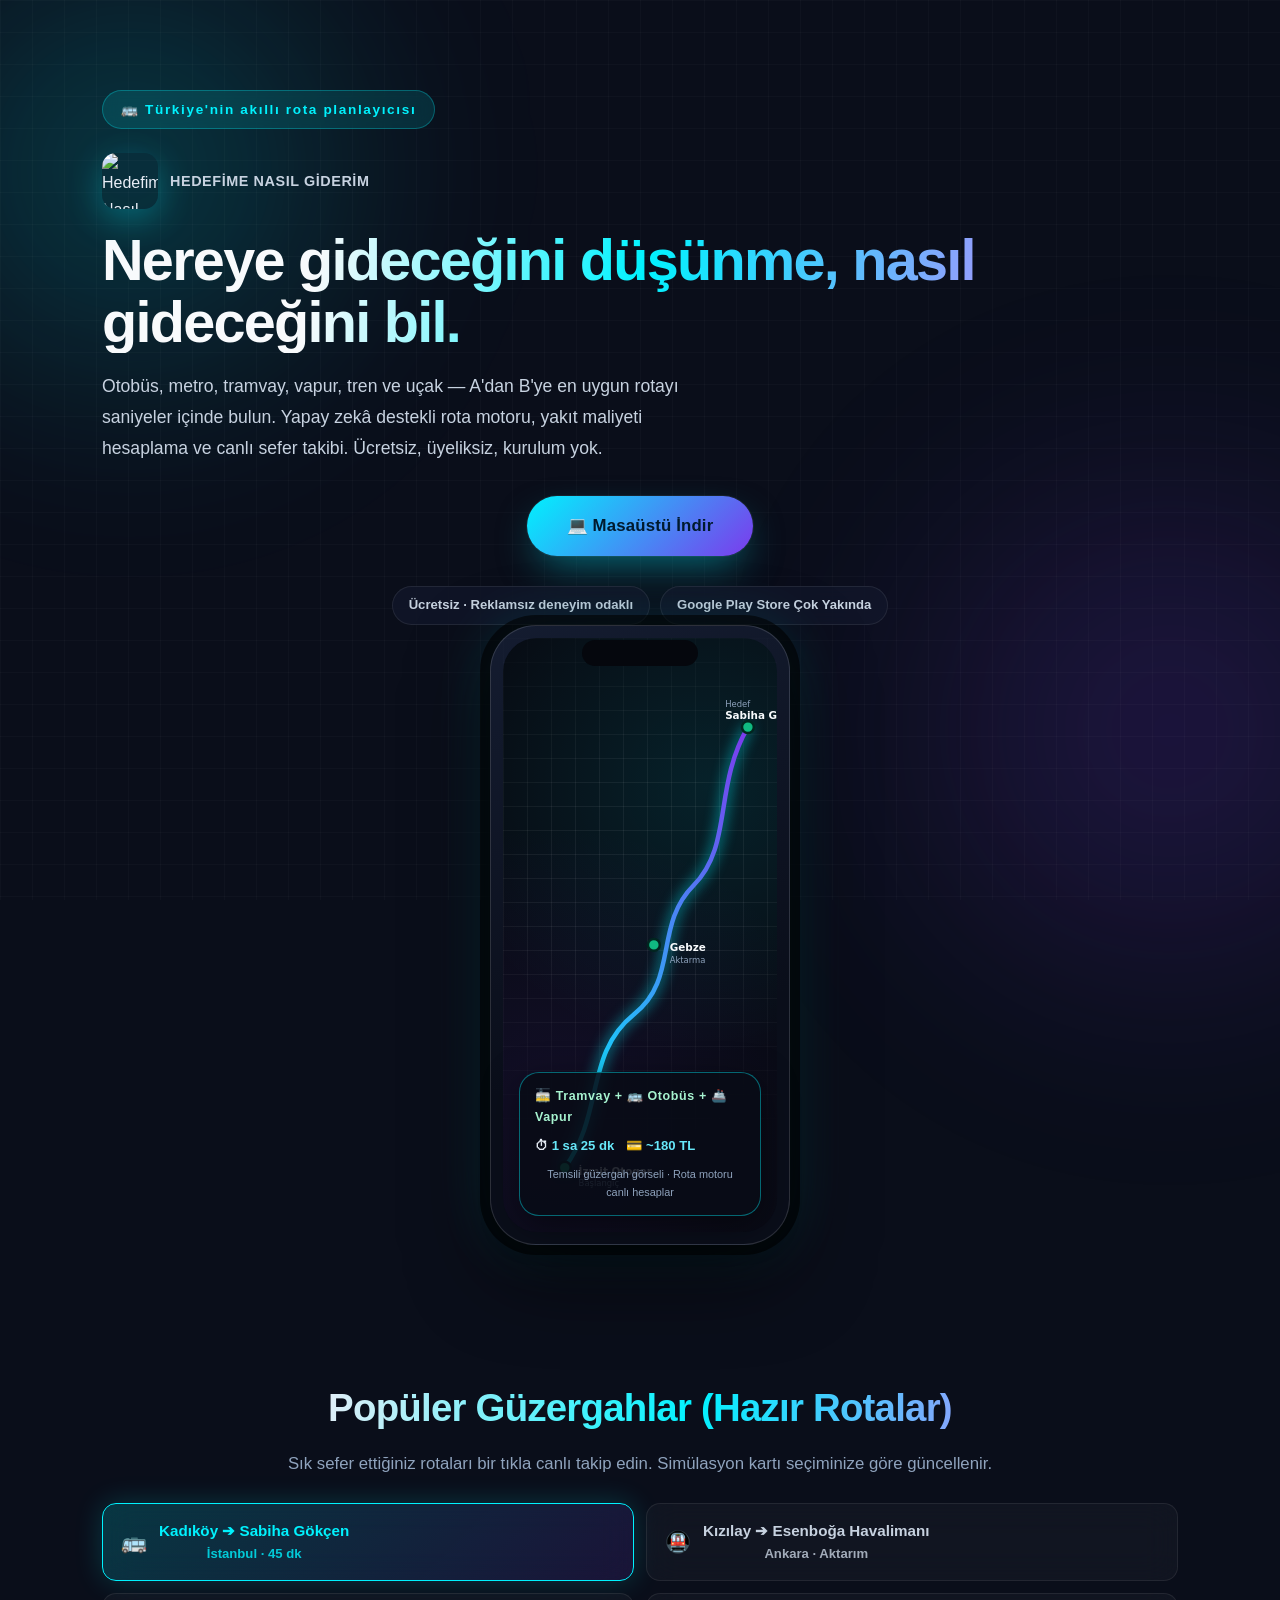
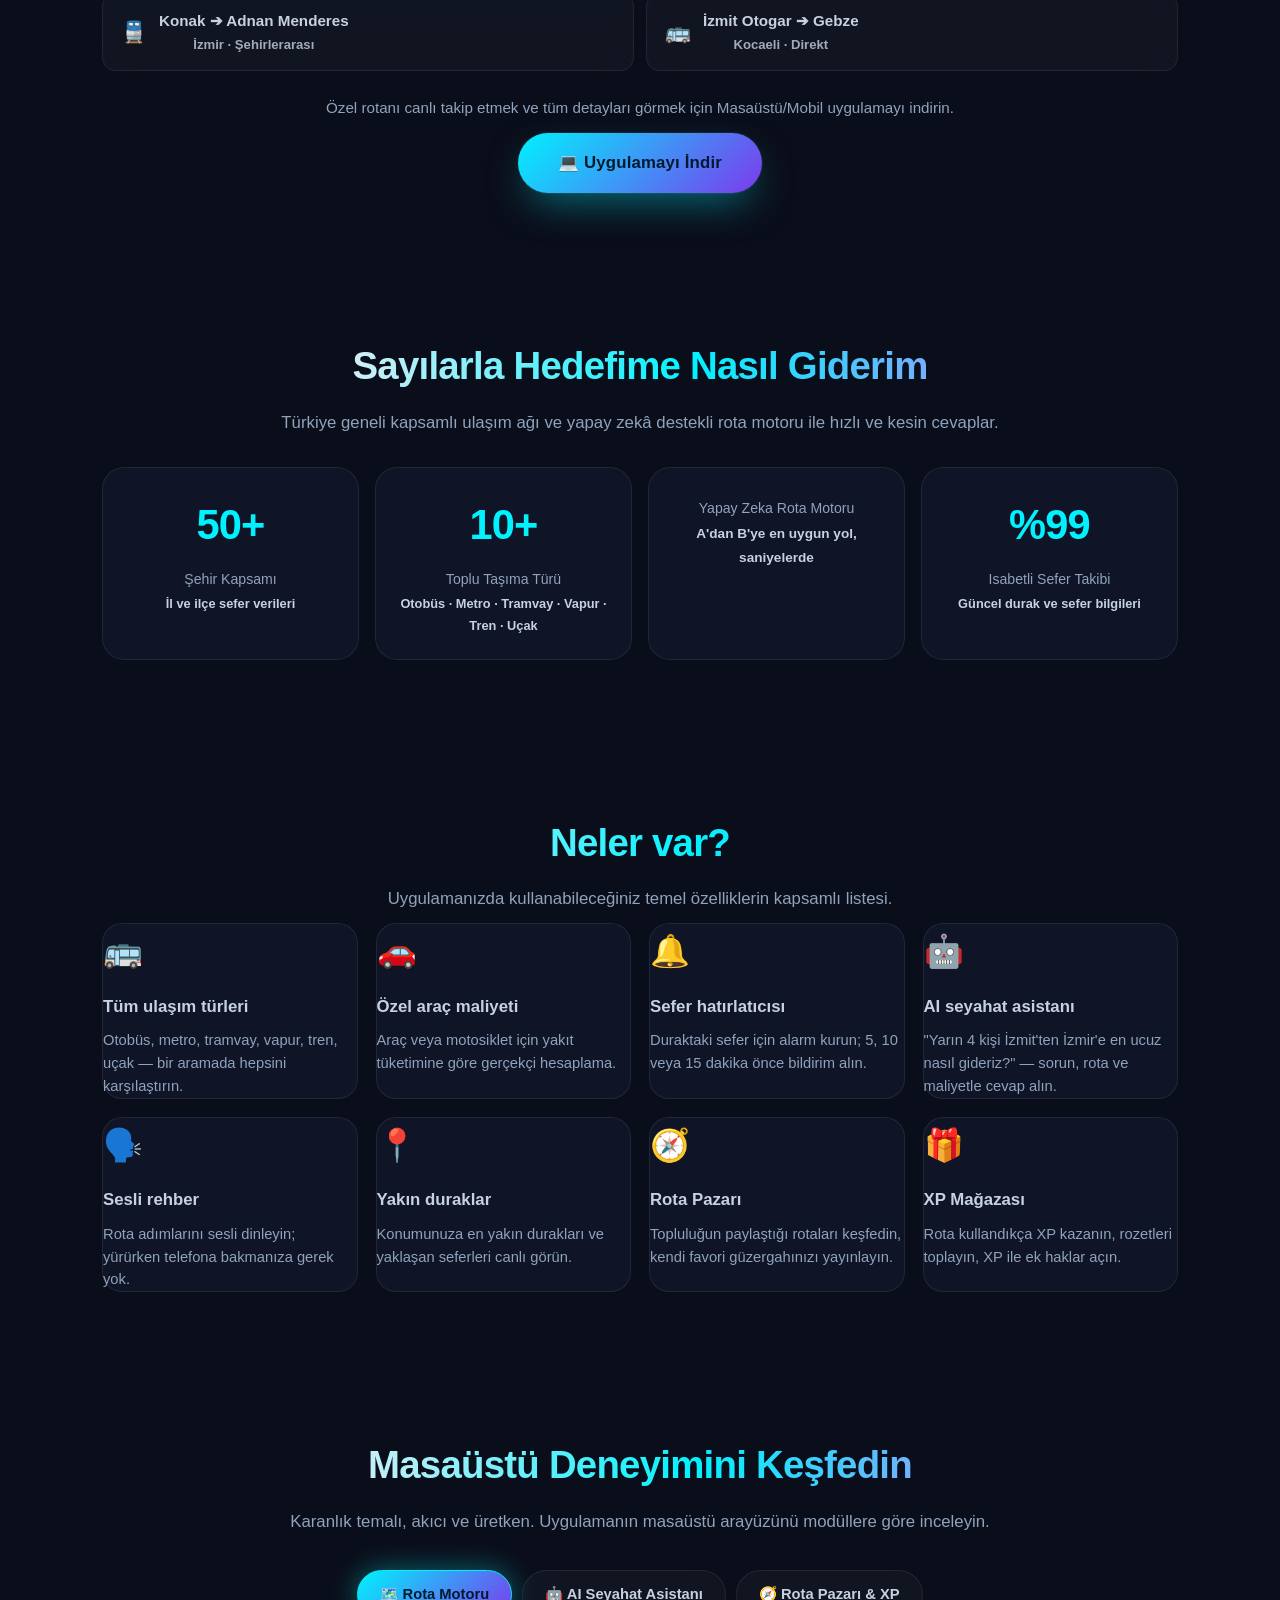
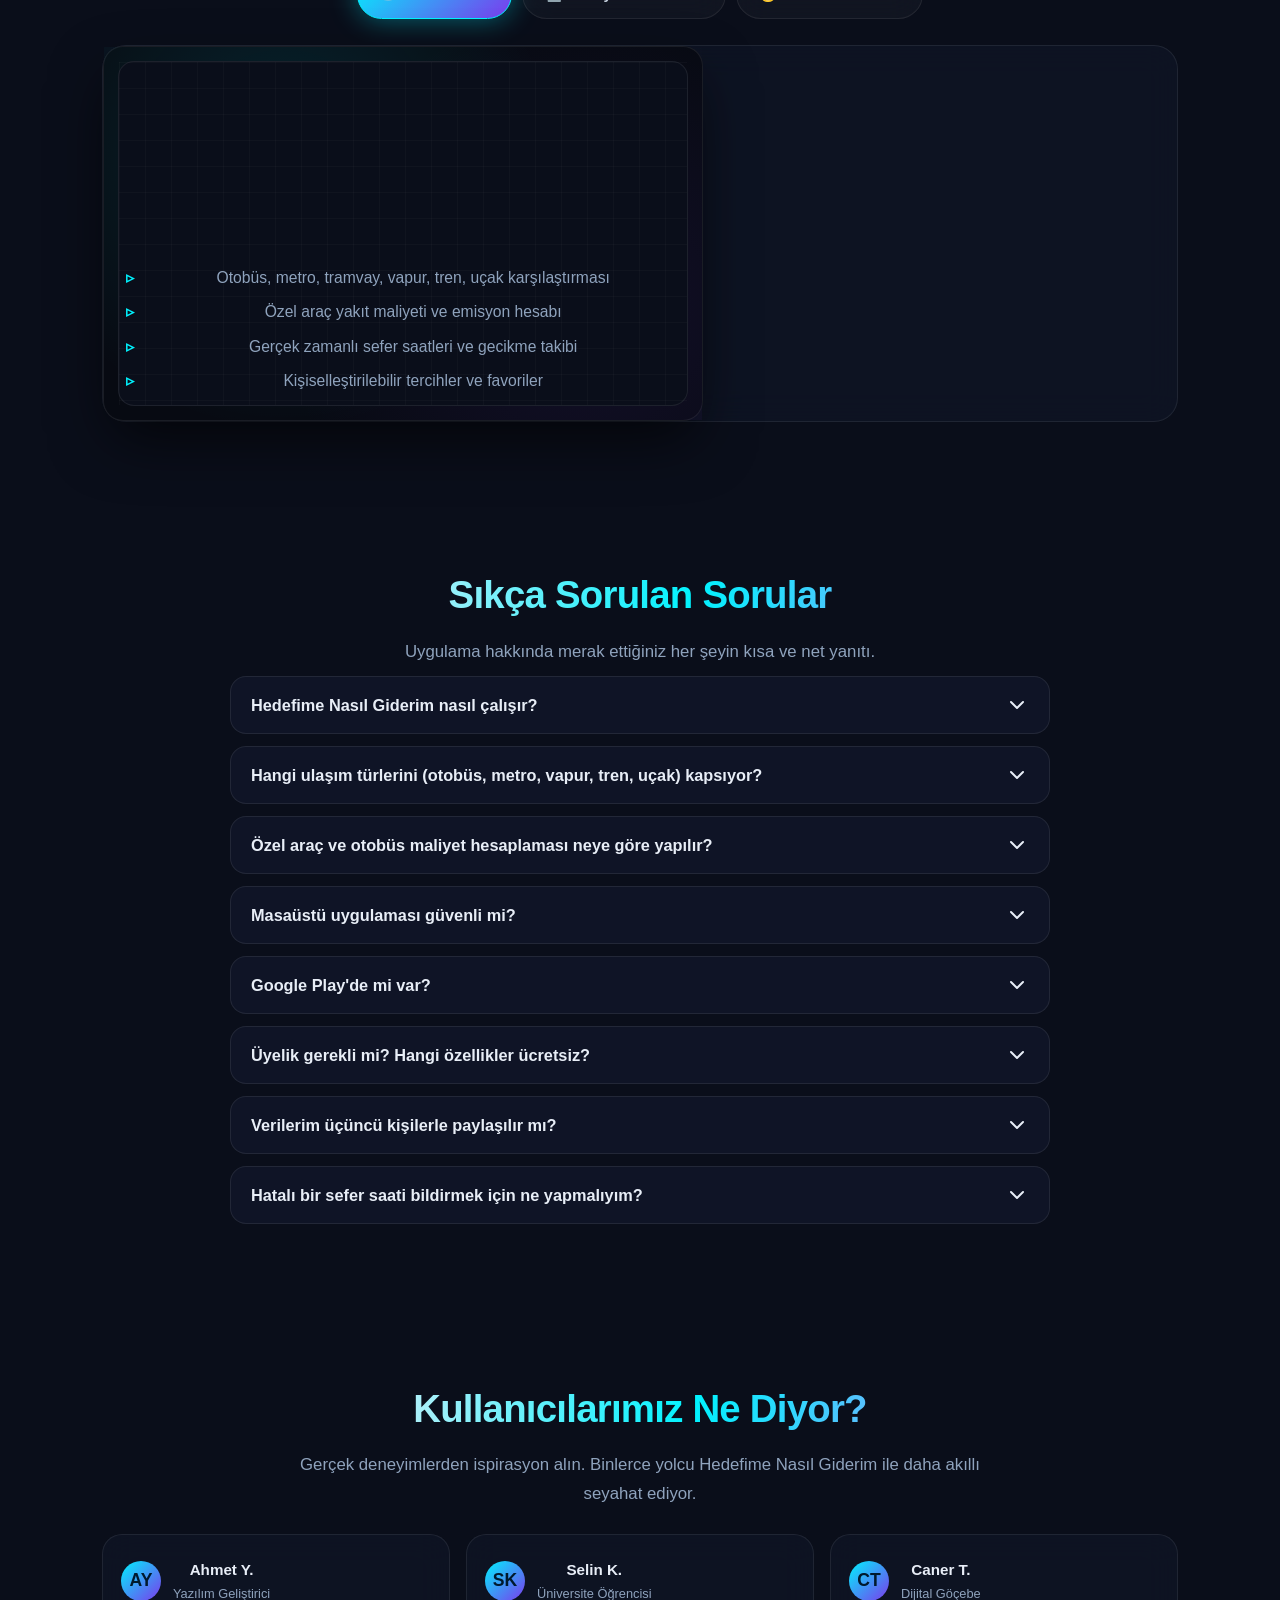
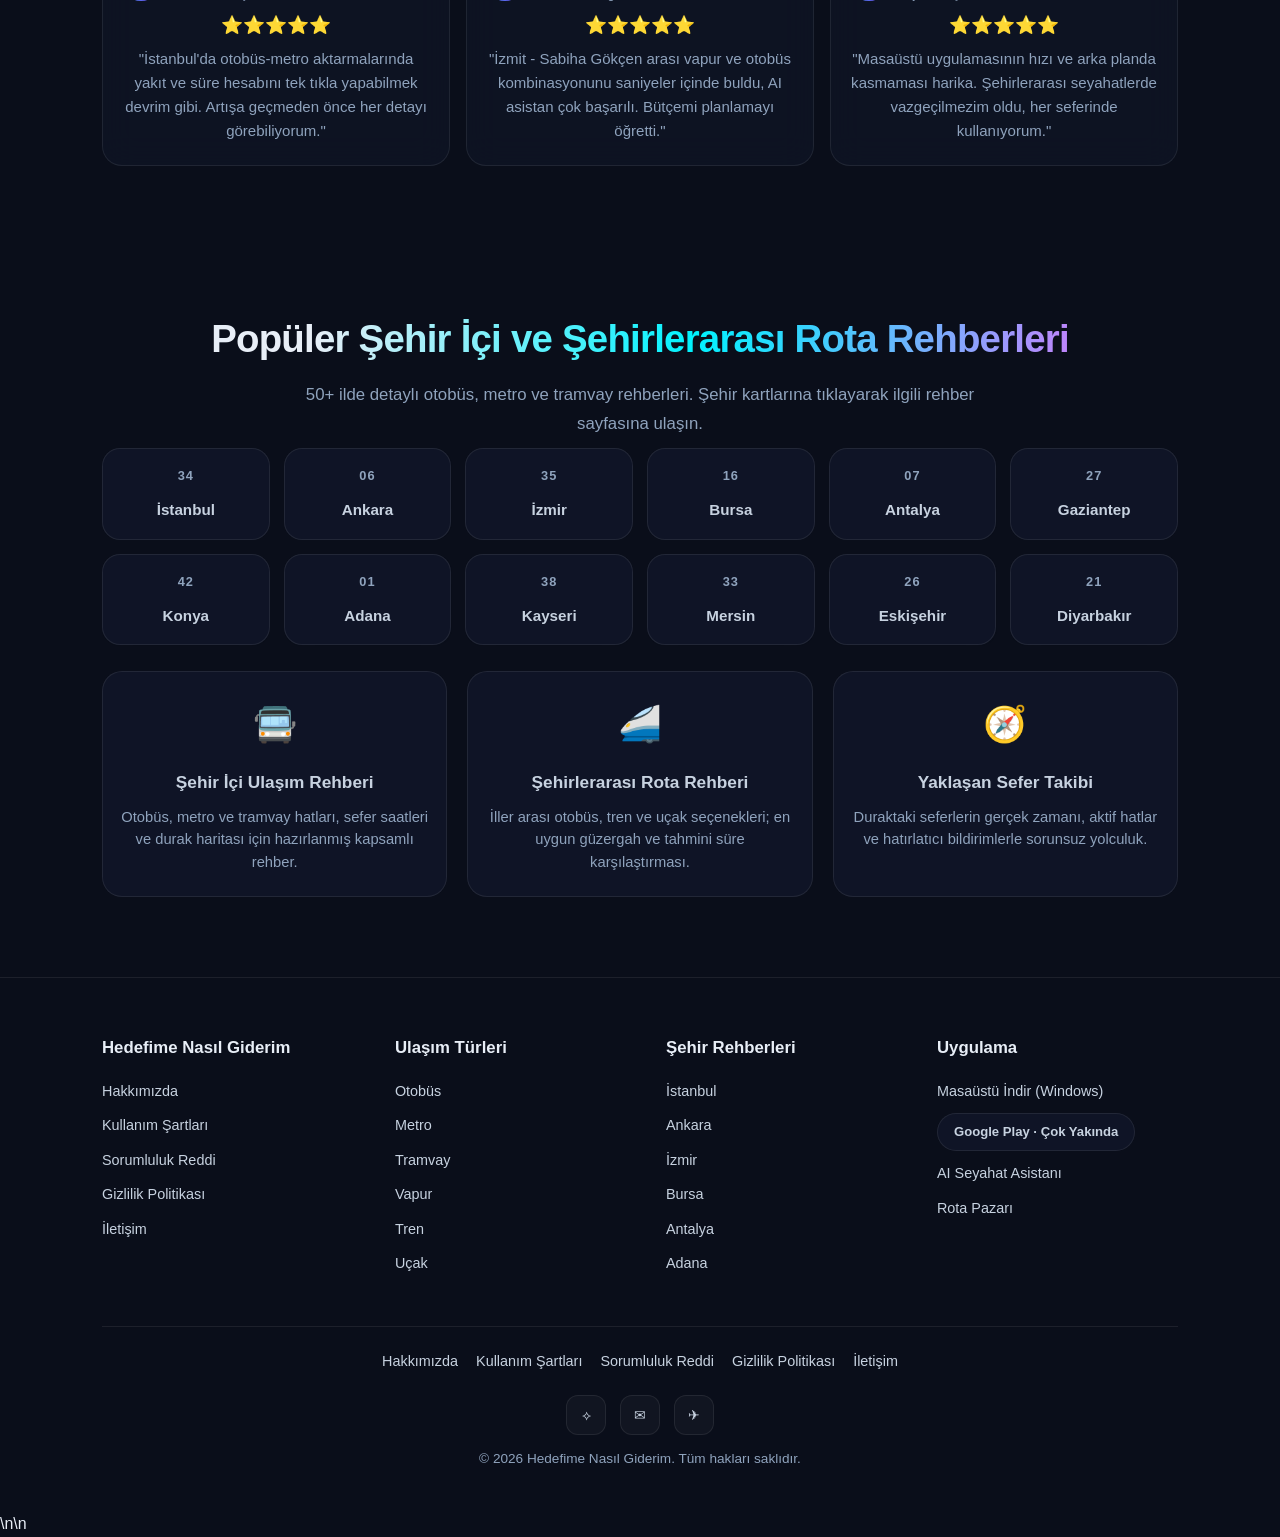
==== commit 20ab72a0: "fix: SSS acilma sorunu cozuldu - .faq-answer display none/block + garantili click toggle" ====
--- a/index.html
+++ b/index.html
@@ -1,4 +1,4 @@
-<!DOCTYPE html> <html lang="tr"> <head> <meta charset="UTF-8"> <meta name="viewport" content="width=device-width, initial-scale=1.0, viewport-fit=cover"> <meta name="theme-color" content="#0a0e1a"> <meta name="color-scheme" content="dark"> <link rel="manifest" href="./manifest.webmanifest"> <link rel="apple-touch-icon" href="./icon-192.png"> <meta name="mobile-web-app-capable" content="yes"> <meta name="apple-mobile-web-app-capable" content="yes"> <meta name="apple-mobile-web-app-status-bar-style" content="black-translucent"> <meta name="google-site-verification" content="Dk1qahocyNu7RKI5qyxQ7ogQQT-PdiemvOp5w4OCHgk"> <title>Hedefime Nasıl Giderim — Akıllı Rota Planlayıcı: Otobüs, Metro, Tramvay, Tren, Uçak</title> <meta name="description" content="Türkiye'de A'dan B'ye en uygun ulaşım rotasını bul. Otobüs, metro, tramvay, vapur, tren, uçak ve özel araç seçeneklerini tek aramada karşılaştırın. Yapay zekâ destekli rota motoru, sefer saatleri, yakıt maliyeti hesaplama ve canlı sefer takibi. Masaüstü ve mobil uygulama."> <meta name="keywords" content="rota planlayıcı, otobüs saatleri, metro rotası, tramvay, vapur, tren, uçak, şehir içi ulaşım, şehirler arası rotalar, yolculuk planlama, ulaşım rehberi, Hedefime Nasıl Giderim">  <link rel="canonical" href="https://exampleuser-123.github.io/"> <meta property="og:title" content="Hedefime Nasıl Giderim — Akıllı Rota Planlayıcı"> <meta property="og:description" content="Türkiye'de A'dan B'ye en uygun ulaşım rotasını bul. Otobüs, metro, tramvay, vapur, tren, uçak ve özel araç seçeneklerini tek aramada karşılaştırın."> <meta property="og:type" content="website"> <meta property="og:url" content="https://exampleuser-123.github.io/"> <meta property="og:image" content="https://exampleuser-123.github.io/icon.png"> <meta property="og:image:width" content="1200"> <meta property="og:image:height" content="630"> <meta property="og:site_name" content="Hedefime Nasıl Giderim"> <meta property="og:locale" content="tr_TR"> <meta name="twitter:card" content="summary_large_image"> <meta name="twitter:title" content="Hedefime Nasıl Giderim — Akıllı Rota Planlayıcı"> <meta name="twitter:description" content="Türkiye'de A'dan B'ye en uygun ulaşım rotasını bul. Otobüs, metro, tramvay, vapur, tren, uçak ve özel araç seçeneklerini tek aramada karşılaştırın."> <meta name="twitter:image" content="https://exampleuser-123.github.io/icon.png">  <!-- Schema.org Unstructured Data (WebSite + Organization + SoftwareApplication) --> <script type="application/ld+json"> {   "@context": "https://schema.org",   "@graph": [     {       "@type": "Organization",       "name": "Hedefime Nasıl Giderim",       "url": "https://exampleuser-123.github.io/",       "logo": "https://exampleuser-123.github.io/icon.png",       "sameAs": [         "https://github.com/hedefimenasilgiderim/hedefime-nasil-giderim"       ],       "contactPoint": {         "@type": "ContactPoint",         "email": "hedefimenasilgiderim@gmail.com",         "contactType": "customer service",         "availableLanguage": "Turkish"       }     },     {       "@type": "WebSite",       "name": "Hedefime Nasıl Giderim",       "url": "https://exampleuser-123.github.io/",       "potentialAction": {         "@type": "SearchAction",         "target": "https://exampleuser-123.github.io/",         "query-input": "required"       }     },     {       "@type": "SoftwareApplication",       "name": "Hedefime Nasıl Giderim",       "applicationCategory": "TravelApplication",       "operatingSystem": "Windows, Android",       "offers": {         "@type": "Offer",         "price": "0",         "priceCurrency": "TRY"       }     }   ] } </script>  <style>   /* =========================================================      Tema degiskenleri — Modern Dark / Glassmorphism      ========================================================= */   :root {     --bg: #0a0e1a;     --bg-deep: #070a12;     --surface: rgba(18, 24, 43, 0.72);     --surface-2: rgba(24, 33, 61, 0.6);     --line: rgba(255, 255, 255, 0.08);     --line-strong: rgba(255, 255, 255, 0.14);     --text: #e8eef7;     --text-dim: #c7d2e0;     --muted: #8fa3bd;     --accent: #00f2fe;        /* turkuaz */     --accent-2: #7c3aed;      /* derin mor */     --accent-3: #f59e0b;      /* amber vurgulama */     --accent-ink: #001a2e;    /* turkuaz koyu metin */     --accent-ink-2: #2b0a4a;  /* mor koyu metin */     --radius: 20px;     --blur: 16px;     --transition: 400ms cubic-bezier(0.23, 1, 0.32, 1);   }    * { margin: 0; padding: 0; box-sizing: border-box; }    html {     scroll-behavior: smooth;     overflow-x: hidden;   }    body {     font-family: -apple-system, "Segoe UI", Roboto, "Helvetica Neue", Arial, sans-serif;     background: var(--bg);     color: var(--text);     line-height: 1.7;     min-height: 100dvh;     overflow-x: hidden;   }    a { color: var(--accent); text-decoration: none; }   a:hover { text-decoration: underline; text-underline-offset: 4px; }   img { display: block; max-width: 100%; }    /* =========================================================      Mesh Gradient Arka Plan — soft, bulaniklastrilmis renk kupeleri      ========================================================= */   .mesh {     position: fixed;     inset: 0;     z-index: -1;     overflow: hidden;   }   .mesh::before, .mesh::after {     content: "";     position: absolute;     border-radius: 50%;     filter: blur(100px);     opacity: 0.55;     animation: mesh-drift 14s ease-in-out infinite alternate;   }   .mesh::before {     width: 700px; height: 700px;     top: -180px; left: -220px;     background: radial-gradient(circle, rgba(0, 242, 254, 0.45), transparent 60%);     animation-name: mesh-drift-a;   }   .mesh::after {     width: 860px; height: 860px;     bottom: -260px; right: -320px;     background: radial-gradient(circle, rgba(124, 58, 237, 0.42), transparent 58%);     animation-name: mesh-drift-b;     animation-delay: -3s;   }   @keyframes mesh-drift-a {     from { transform: translate(0, 0) scale(1); }     to { transform: translate(40px, -60px) scale(1.08); }   }   @keyframes mesh-drift-b {     from { transform: translate(0, 0) scale(1); }     to { transform: translate(-50px, 50px) scale(1.12); }   }    /* Hafif icinik ızgara overlay (derinlik) */   .mesh-grid {     position: fixed;     inset: 0;     z-index: -1;     background-image:       linear-gradient(rgba(255,255,255,0.025) 1px, transparent 1px),       linear-gradient(90deg, rgba(255,255,255,0.025) 1px, transparent 1px);     background-size: 32px 32px;     pointer-events: none;   }    /* =========================================================      Layout yardimcilari      ========================================================= */   .wrap {     max-width: 1120px;     margin: 0 auto;     padding: 0 22px;   }    section { padding: 70px 0; position: relative; z-index: 1; }   section > .wrap > h2,   section > .wrap > .section-head { text-align: center; margin-bottom: 10px; }   .section-head h2 { margin: 0; font-size: clamp(1.7rem, 3vw, 2.5rem); font-weight: 800; letter-spacing: -0.02em; background: linear-gradient(100deg, #e8eef7 20%, #00f2fe 55%, #c084fc 90%); -webkit-background-clip: text; background-clip: text; color: transparent; }   .section-head p { color: var(--muted); font-size: 1.05rem; margin-top: 10px; max-width: 720px; margin-left: auto; margin-right: auto; }    .badge-pill {     display: inline-flex; align-items: center; gap: 8px;     background: var(--surface);     border: 1px solid var(--line);     color: var(--text-dim);     font-size: 0.82rem; font-weight: 700;     padding: 7px 16px; border-radius: 999px;     backdrop-filter: blur(var(--blur));     transition: transform 0.2s ease, border-color 0.2s ease;   }   .badge-pill:hover { border-color: var(--accent); color: var(--accent); transform: translateY(-1px); text-decoration: none; }    /* Glassmorphism kart */   .glass {     background: var(--surface);     border: 1px solid var(--line);     border-radius: var(--radius);     backdrop-filter: blur(var(--blur));     -webkit-backdrop-filter: blur(var(--blur));     transition: transform 0.35s ease, border-color 0.35s ease, box-shadow 0.35s ease;   }   .glass:hover {     transform: translateY(-4px);     border-color: var(--line-strong);     box-shadow: 0 20px 40px -10px rgba(0,0,0,0.55), 0 0 0 1px rgba(0,242,254,0.08);   }   .glass.accented:hover {     border-color: rgba(0,242,254,0.45);     box-shadow: 0 20px 40px -10px rgba(0,0,0,0.55), 0 0 30px rgba(0,242,254,0.12);   }    /* Butonlar */   .btn {     display: inline-flex; align-items: center; justify-content: center; gap: 10px;     border: 0; border-radius: 999px; font: inherit; font-weight: 800;     cursor: pointer; text-decoration: none; transition: all 0.3s ease;     letter-spacing: 0.01em;   }   .btn-primary {     background: linear-gradient(135deg, var(--accent), var(--accent-2));     color: var(--accent-ink);     padding: 16px 40px; font-size: 1.05rem;     box-shadow: 0 16px 40px -12px rgba(0,242,254,0.5), 0 0 0 1px rgba(255,255,255,0.06);   }   .btn-primary:hover {     transform: translateY(-3px);     box-shadow: 0 22px 48px -10px rgba(0,242,254,0.65), 0 0 0 1px rgba(255,255,255,0.12);     filter: brightness(1.08);   }   .btn-primary:active { transform: translateY(-1px); }   .btn-outline {     background: rgba(255,255,255,0.03);     color: var(--text);     border: 1px solid var(--line);     padding: 15px 36px; font-size: 1.05rem; font-weight: 800;   }   .btn-outline:hover {     border-color: var(--accent);     color: var(--accent);     transform: translateY(-3px);     box-shadow: 0 0 28px rgba(0,242,254,0.18);   }   .btn-group { display: flex; flex-direction: column; gap: 14px; }   @media (min-width: 640px) { .btn-group { flex-direction: row; justify-content: center; } }    /* Google Play rozeti */   .play-badge {     display: inline-flex; align-items: center; gap: 10px;     background: rgba(0,0,0,0.35);     border: 1px solid var(--line);     color: var(--text);     padding: 12px 20px; border-radius: 12px; font-size: 0.95rem; font-weight: 800;     backdrop-filter: blur(var(--blur));     transition: transform 0.3s ease, box-shadow 0.3s ease;     position: relative; overflow: hidden;   }   .play-badge::before {     content: ""; position: absolute; inset: 0; border-radius: 12px;     background: linear-gradient(90deg, transparent, rgba(255,255,255,0.12), transparent);     transform: translateX(-100%); transition: transform 0.8s ease;   }   .play-badge:hover::before { transform: translateX(100%); }   .play-badge:hover { transform: translateY(-2px); box-shadow: 0 10px 30px rgba(0,242,254,0.2); border-color: var(--accent); }   .play-badge span.tag { color: var(--muted); font-size: 0.78rem; text-transform: uppercase; letter-spacing: 0.06em; opacity: 0.9; }   .play-badge span.tag strong { color: var(--accent); }    /* =========================================================      Hero — arama Kutusu YOK, canli rota simulasyonu      ========================================================= */   .hero {     position: relative;     padding: 90px 0 60px;     overflow: visible;   }   .hero-eyebrow {     display: inline-flex; align-items: center; gap: 8px;     font-size: 0.85rem; font-weight: 800; letter-spacing: 0.12em;     color: var(--accent);     background: rgba(0,242,254,0.12);     border: 1px solid rgba(0,242,254,0.28);     border-radius: 999px; padding: 7px 18px;     backdrop-filter: blur(8px);   }   .hero-brand {     display: flex; align-items: center; gap: 12px; margin-top: 24px;   }   .hero-brand img { width: 56px; height: 56px; border-radius: 14px; box-shadow: 0 10px 34px rgba(0,242,254,0.3); }   .hero-brand span { font-weight: 800; letter-spacing: 0.04em; font-size: 0.9rem; text-transform: uppercase; color: var(--text-dim); }   .hero-title {     margin: 20px 0 0;     font-size: clamp(2.1rem, 5.2vw, 3.6rem);     line-height: 1.08; font-weight: 900; letter-spacing: -0.03em;     background: linear-gradient(100deg, #f8fafc 20%, #00f2fe 50%, #c084fc 90%);     -webkit-background-clip: text; background-clip: text; color: transparent;   }   .hero-sub {     margin-top: 18px; color: var(--text-dim); font-size: 1.1rem;     max-width: 620px; line-height: 1.75;   }   .hero-cta { margin-top: 32px; }   .hero-badges {     display: flex; flex-wrap: wrap; gap: 10px; justify-content: center; margin-top: 30px;   }    /* Canli Rota Simulasyon Kartı — telefon maketi (interaktif SVG) */   .sim-stage { position: relative; display: flex; justify-content: center; align-items: center; min-height: 620px; }   .sim-phone {     position: relative; width: 300px; height: 620px; border-radius: 46px;     background: linear-gradient(160deg, #141c30, #0a0e1a 65%);     border: 1px solid var(--line-strong);     box-shadow:       0 0 0 10px rgba(0,0,0,0.6),       0 30px 80px rgba(0,0,0,0.65),       0 0 60px rgba(0,242,254,0.18);     overflow: hidden; transform-style: preserve-3d;   }   .sim-phone::before {     content: ""; position: absolute; top: 14px; left: 50%; transform: translateX(-50%);     width: 116px; height: 26px; border-radius: 999px; background: #05070d; z-index: 4;   }   .sim-screen {     position: absolute; inset: 12px; border-radius: 34px; overflow: hidden;     background:       radial-gradient(circle at 75% 25%, rgba(0,242,254,0.10), transparent 55%),       radial-gradient(circle at 20% 80%, rgba(124,58,237,0.10), transparent 55%),       #070a12;   }   .sim-grid {     position: absolute; inset: 0;     background-image:       linear-gradient(rgba(255,255,255,0.06) 1px, transparent 1px),       linear-gradient(90deg, rgba(255,255,255,0.06) 1px, transparent 1px);     background-size: 24px 24px;     mask-image: radial-gradient(circle at 50% 40%, #000 28%, transparent 80%);   }   .sim-route { position: absolute; inset: 0; width: 100%; height: 100%; }   .sim-line {     fill: none; stroke: url(#simGlow); stroke-width: 4.5; stroke-linecap: round;     filter: drop-shadow(0 0 7px rgba(0,242,254,0.9));     stroke-dasharray: 760; stroke-dashoffset: 760;     animation: sim-draw 3.4s ease-out forwards 0.5s;   }   @keyframes sim-draw { to { stroke-dashoffset: 0; } }   .sim-dot {     fill: #10b981; stroke: #012620; stroke-width: 2.5;     transform-box: fill-box; transform-origin: center;     animation: sim-dot 2.1s ease-in-out infinite;   }   @keyframes sim-dot {     0%,100% { transform: scale(1); opacity: 1; }     50% { transform: scale(1.8); opacity: 0.6; }   }   .sim-dot:nth-child(2) { animation-delay: 0.9s; }   .sim-dot:nth-child(3) { animation-delay: 1.9s; }   .sim-pin {     fill: #f8fafc; font: 700 10.5px system-ui; pointer-events: none;   }   .sim-pin-sub { fill: var(--muted); font: 500 8.5px system-ui; pointer-events: none; }   .sim-card {     position: absolute; left: 16px; right: 16px; bottom: 16px;     background: rgba(8,12,22,0.88); border: 1px solid rgba(0,242,254,0.4);     border-radius: 20px; padding: 13px 15px; backdrop-filter: blur(10px);     box-shadow: 0 10px 34px rgba(0,0,0,0.5); z-index: 3;   }   .sim-card .modes { font-size: 0.78rem; font-weight: 800; color: #a7f3d0; letter-spacing: 0.05em; }   .sim-card .meta {     display: flex; gap: 12px; margin-top: 7px; font-size: 0.82rem; font-weight: 800; color: var(--text);   }   .sim-card .meta b { color: #67e8f9; }   .sim-card .demo {     margin-top: 7px; font-size: 0.68rem; color: var(--muted); text-align: center;   }   .sim-float { animation: sim-float 7s ease-in-out infinite; }   @keyframes sim-float {     0%,100% { transform: translateY(0); }     50% { transform: translateY(-16px); }   }   .sim-tilt-glare {     position: absolute; inset: 0; border-radius: 46px;     background: linear-gradient(135deg, rgba(255,255,255,0.12) 0%, rgba(255,255,255,0) 40%, rgba(255,255,255,0.06) 100%);     opacity: 0; transition: opacity 0.3s ease; pointer-events: none; z-index: 2;   }   .sim-phone:hover .sim-tilt-glare { opacity: 1; }   .sim-tilt { transform-style: preserve-3d; }    @media (max-width: 720px) {     .hero { padding: 70px 0 40px; }     .sim-phone { width: 260px; height: 540px; }     .sim-card { bottom: 12px; left: 12px; right: 12px; padding: 11px 13px; }   }    /* =========================================================      Metrik sayacları (animasyonlu sayim)      ========================================================= */   .metrics { display: grid; grid-template-columns: repeat(4, 1fr); gap: 16px; margin: 30px 0 10px; }   .metric {     background: var(--surface); border: 1px solid var(--line);     border-radius: 22px; padding: 22px 18px; text-align: center;     backdrop-filter: blur(var(--blur));     transition: transform 0.35s ease, border-color 0.35s ease;   }   .metric:hover { transform: translateY(-4px); border-color: var(--accent); }   .metric .num {     font-size: clamp(1.9rem, 4vw, 2.6rem); font-weight: 900; color: var(--accent);     letter-spacing: -0.02em;   }   .metric .label { color: var(--muted); font-size: 0.88rem; margin-top: 8px; line-height: 1.45; }   .metric .sub { color: var(--text-dim); font-size: 0.8rem; margin-top: 4px; font-weight: 600; }   @media (max-width: 900px) { .metrics { grid-template-columns: repeat(2, 1fr); } }   @media (max-width: 520px) { .metrics { grid-template-columns: 1fr; } }    /* =========================================================      Ozellik kartlari — glassmorphism      ========================================================= */   .features { display: grid; grid-template-columns: repeat(4, 1fr); gap: 18px; }   .feature .ico { font-size: 2rem; margin-bottom: 14px; }   .feature h3 { font-size: 1.05rem; margin-bottom: 8px; color: var(--text-dim); }   .feature p { color: var(--muted); font-size: 0.92rem; line-height: 1.55; }   @media (max-width: 1024px) { .features { grid-template-columns: repeat(2, 1fr); } }   @media (max-width: 560px) { .features { grid-template-columns: 1fr; } }    /* =========================================================      FAQ Akordeon      ========================================================= */   .faq { max-width: 820px; margin: 0 auto; }   .faq-item {     background: var(--surface); border: 1px solid var(--line);     border-radius: 16px; margin-bottom: 12px;     overflow: hidden; transition: border-color 0.3s ease, box-shadow 0.3s ease;   }   .faq-item.open { border-color: var(--accent); box-shadow: 0 0 24px rgba(0,242,254,0.1); }   .faq-q {     display: flex; align-items: center; justify-content: space-between;     padding: 16px 20px; cursor: pointer; font-size: 1.02rem; font-weight: 700;     color: var(--text); background: transparent; border: 0; text-align: left; width: 100%;     transition: color 0.3s ease;   }   .faq-q:hover { color: var(--accent); }   .faq-q .q-mark {     width: 24px; height: 24px; display: block; flex-shrink: 0; transition: transform 0.35s ease;   }   .faq-item.open .faq-q .q-mark { transform: rotate(180deg); color: var(--accent); }   .faq-a {     max-height: 0; overflow: hidden;     padding: 0 20px; color: var(--muted); font-size: 0.96rem; line-height: 1.6;     transition: max-height 0.45s ease, padding 0.45s ease;     border-top: 1px solid var(--line);   }   .faq-item.open .faq-a { max-height: 260px; padding: 14px 20px 20px; }   .faq-a p { margin: 0 0 10px; }   .faq-a p:last-child { margin-bottom: 0; }    /* =========================================================      Sehir rehberi kartlari (tiklanabilir)      ========================================================= */   .cities { display: grid; grid-template-columns: repeat(6, 1fr); gap: 14px; }   .city-card {     background: var(--surface); border: 1px solid var(--line);     border-radius: 18px; padding: 16px 12px; text-align: center;     text-decoration: none; color: var(--text-dim);     transition: transform 0.3s ease, border-color 0.3s ease, box-shadow 0.3s ease;     backdrop-filter: blur(var(--blur));     display: flex; flex-direction: column; align-items: center; gap: 10px;   }   .city-card:hover {     transform: translateY(-4px); border-color: var(--accent); color: var(--accent);     box-shadow: 0 16px 32px -6px rgba(0,242,254,0.12);   }   .city-card .num { font-size: 0.8rem; font-weight: 800; color: var(--muted); letter-spacing: 0.08em; text-transform: uppercase; }   .city-card .name { font-weight: 800; font-size: 0.95rem; }   @media (max-width: 1120px) { .cities { grid-template-columns: repeat(4, 1fr); } }   @media (max-width: 820px) { .cities { grid-template-columns: repeat(3, 1fr); } }   @media (max-width: 560px) { .cities { grid-template-columns: repeat(2, 1fr); } }    /* Rota rehberi icerik karti */   .guide-grid { display: grid; grid-template-columns: repeat(3, 1fr); gap: 20px; margin-top: 26px; }   .guide-card {     background: var(--surface); border: 1px solid var(--line);     border-radius: 20px; padding: 22px 18px; text-align: center;     backdrop-filter: blur(var(--blur));     transition: transform 0.35s ease, border-color 0.35s ease;   }   .guide-card:hover { transform: translateY(-4px); border-color: var(--accent-2); }   .guide-card .g-ico { font-size: 2.2rem; margin-bottom: 14px; }   .guide-card h3 { font-size: 1.08rem; margin-bottom: 8px; color: var(--text-dim); }   .guide-card p { color: var(--muted); font-size: 0.92rem; line-height: 1.55; }   @media (max-width: 960px) { .guide-grid { grid-template-columns: 1fr; } }    /* =========================================================      Footer      ========================================================= */   footer {     margin-top: 10px; padding: 56px 0 40px; border-top: 1px solid var(--line);     color: var(--muted); font-size: 0.9rem; z-index: 1; position: relative;   }   .footer-grid {     display: grid; grid-template-columns: 1.2fr 1.1fr 1.1fr 1.1fr; gap: 30px; margin-bottom: 40px;   }   .footer-col h4 { color: var(--text); font-size: 1.05rem; margin-bottom: 16px; font-weight: 800; }   .footer-col ul { list-style: none; }   .footer-col li { margin-bottom: 10px; }   .footer-col a { color: var(--text-dim); text-decoration: none; transition: color 0.2s ease, padding-left 0.2s ease; }   .footer-col a:hover { color: var(--accent); text-decoration: none; padding-left: 6px; }   .footer-bottom {     border-top: 1px solid var(--line); padding-top: 22px; display: flex;     flex-direction: column; align-items: center; gap: 12px;   }   .footer-bottom .nav { display: flex; flex-wrap: wrap; gap: 18px; justify-content: center; font-size: 0.9rem; }   .footer-bottom .nav a { color: var(--text-dim); text-decoration: none; }   .footer-bottom .nav a:hover { color: var(--accent); text-decoration: underline; }   .copy { color: var(--muted); font-size: 0.85rem; }   .social { display: flex; gap: 14px; margin-top: 10px; }   .social a {     display: flex; align-items: center; justify-content: center; width: 40px; height: 40px;     border: 1px solid var(--line); border-radius: 12px; color: var(--text-dim);     background: rgba(255,255,255,0.03); transition: transform 0.3s ease, border-color 0.3s ease, color 0.3s ease;   }   .social a:hover { border-color: var(--accent); color: var(--accent); transform: translateY(-3px); }    /* =========================================================      Genel yardimcilar      ========================================================= */   .center { text-align: center; }   .tag-accent { color: var(--accent); font-weight: 800; }   .sr-only {     position: absolute; width: 1px; height: 1px; padding: 0; margin: -1px;     overflow: hidden; clip: rect(0,0,0,0); border: 0;   }    /* =========================================================
+<!DOCTYPE html> <html lang="tr"> <head> <meta charset="UTF-8"> <meta name="viewport" content="width=device-width, initial-scale=1.0, viewport-fit=cover"> <meta name="theme-color" content="#0a0e1a"> <meta name="color-scheme" content="dark"> <link rel="manifest" href="./manifest.webmanifest"> <link rel="apple-touch-icon" href="./icon-192.png"> <meta name="mobile-web-app-capable" content="yes"> <meta name="apple-mobile-web-app-capable" content="yes"> <meta name="apple-mobile-web-app-status-bar-style" content="black-translucent"> <meta name="google-site-verification" content="Dk1qahocyNu7RKI5qyxQ7ogQQT-PdiemvOp5w4OCHgk"> <title>Hedefime Nasıl Giderim — Akıllı Rota Planlayıcı: Otobüs, Metro, Tramvay, Tren, Uçak</title> <meta name="description" content="Türkiye'de A'dan B'ye en uygun ulaşım rotasını bul. Otobüs, metro, tramvay, vapur, tren, uçak ve özel araç seçeneklerini tek aramada karşılaştırın. Yapay zekâ destekli rota motoru, sefer saatleri, yakıt maliyeti hesaplama ve canlı sefer takibi. Masaüstü ve mobil uygulama."> <meta name="keywords" content="rota planlayıcı, otobüs saatleri, metro rotası, tramvay, vapur, tren, uçak, şehir içi ulaşım, şehirler arası rotalar, yolculuk planlama, ulaşım rehberi, Hedefime Nasıl Giderim">  <link rel="canonical" href="https://exampleuser-123.github.io/"> <meta property="og:title" content="Hedefime Nasıl Giderim — Akıllı Rota Planlayıcı"> <meta property="og:description" content="Türkiye'de A'dan B'ye en uygun ulaşım rotasını bul. Otobüs, metro, tramvay, vapur, tren, uçak ve özel araç seçeneklerini tek aramada karşılaştırın."> <meta property="og:type" content="website"> <meta property="og:url" content="https://exampleuser-123.github.io/"> <meta property="og:image" content="https://exampleuser-123.github.io/icon.png"> <meta property="og:image:width" content="1200"> <meta property="og:image:height" content="630"> <meta property="og:site_name" content="Hedefime Nasıl Giderim"> <meta property="og:locale" content="tr_TR"> <meta name="twitter:card" content="summary_large_image"> <meta name="twitter:title" content="Hedefime Nasıl Giderim — Akıllı Rota Planlayıcı"> <meta name="twitter:description" content="Türkiye'de A'dan B'ye en uygun ulaşım rotasını bul. Otobüs, metro, tramvay, vapur, tren, uçak ve özel araç seçeneklerini tek aramada karşılaştırın."> <meta name="twitter:image" content="https://exampleuser-123.github.io/icon.png">  <!-- Schema.org Unstructured Data (WebSite + Organization + SoftwareApplication) --> <script type="application/ld+json"> {   "@context": "https://schema.org",   "@graph": [     {       "@type": "Organization",       "name": "Hedefime Nasıl Giderim",       "url": "https://exampleuser-123.github.io/",       "logo": "https://exampleuser-123.github.io/icon.png",       "sameAs": [         "https://github.com/hedefimenasilgiderim/hedefime-nasil-giderim"       ],       "contactPoint": {         "@type": "ContactPoint",         "email": "hedefimenasilgiderim@gmail.com",         "contactType": "customer service",         "availableLanguage": "Turkish"       }     },     {       "@type": "WebSite",       "name": "Hedefime Nasıl Giderim",       "url": "https://exampleuser-123.github.io/",       "potentialAction": {         "@type": "SearchAction",         "target": "https://exampleuser-123.github.io/",         "query-input": "required"       }     },     {       "@type": "SoftwareApplication",       "name": "Hedefime Nasıl Giderim",       "applicationCategory": "TravelApplication",       "operatingSystem": "Windows, Android",       "offers": {         "@type": "Offer",         "price": "0",         "priceCurrency": "TRY"       }     }   ] } </script>  <style>   /* =========================================================      Tema degiskenleri — Modern Dark / Glassmorphism      ========================================================= */   :root {     --bg: #0a0e1a;     --bg-deep: #070a12;     --surface: rgba(18, 24, 43, 0.72);     --surface-2: rgba(24, 33, 61, 0.6);     --line: rgba(255, 255, 255, 0.08);     --line-strong: rgba(255, 255, 255, 0.14);     --text: #e8eef7;     --text-dim: #c7d2e0;     --muted: #8fa3bd;     --accent: #00f2fe;        /* turkuaz */     --accent-2: #7c3aed;      /* derin mor */     --accent-3: #f59e0b;      /* amber vurgulama */     --accent-ink: #001a2e;    /* turkuaz koyu metin */     --accent-ink-2: #2b0a4a;  /* mor koyu metin */     --radius: 20px;     --blur: 16px;     --transition: 400ms cubic-bezier(0.23, 1, 0.32, 1);   }    * { margin: 0; padding: 0; box-sizing: border-box; }    html {     scroll-behavior: smooth;     overflow-x: hidden;   }    body {     font-family: -apple-system, "Segoe UI", Roboto, "Helvetica Neue", Arial, sans-serif;     background: var(--bg);     color: var(--text);     line-height: 1.7;     min-height: 100dvh;     overflow-x: hidden;   }    a { color: var(--accent); text-decoration: none; }   a:hover { text-decoration: underline; text-underline-offset: 4px; }   img { display: block; max-width: 100%; }    /* =========================================================      Mesh Gradient Arka Plan — soft, bulaniklastrilmis renk kupeleri      ========================================================= */   .mesh {     position: fixed;     inset: 0;     z-index: -1;        }   .mesh::before, .mesh::after {     content: "";     position: absolute;     border-radius: 50%;     filter: blur(100px);     opacity: 0.55;     animation: mesh-drift 14s ease-in-out infinite alternate;   }   .mesh::before {     width: 700px; height: 700px;     top: -180px; left: -220px;     background: radial-gradient(circle, rgba(0, 242, 254, 0.45), transparent 60%);     animation-name: mesh-drift-a;   }   .mesh::after {     width: 860px; height: 860px;     bottom: -260px; right: -320px;     background: radial-gradient(circle, rgba(124, 58, 237, 0.42), transparent 58%);     animation-name: mesh-drift-b;     animation-delay: -3s;   }   @keyframes mesh-drift-a {     from { transform: translate(0, 0) scale(1); }     to { transform: translate(40px, -60px) scale(1.08); }   }   @keyframes mesh-drift-b {     from { transform: translate(0, 0) scale(1); }     to { transform: translate(-50px, 50px) scale(1.12); }   }    /* Hafif icinik ızgara overlay (derinlik) */   .mesh-grid {     position: fixed;     inset: 0;     z-index: -1;     background-image:       linear-gradient(rgba(255,255,255,0.025) 1px, transparent 1px),       linear-gradient(90deg, rgba(255,255,255,0.025) 1px, transparent 1px);     background-size: 32px 32px;     pointer-events: none;   }    /* =========================================================      Layout yardimcilari      ========================================================= */   .wrap {     max-width: 1120px;     margin: 0 auto;     padding: 0 22px;   }    section { padding: 70px 0; position: relative; z-index: 1; }   section > .wrap > h2,   section > .wrap > .section-head { text-align: center; margin-bottom: 10px; }   .section-head h2 { margin: 0; font-size: clamp(1.7rem, 3vw, 2.5rem); font-weight: 800; letter-spacing: -0.02em; background: linear-gradient(100deg, #e8eef7 20%, #00f2fe 55%, #c084fc 90%); -webkit-background-clip: text; background-clip: text; color: transparent; }   .section-head p { color: var(--muted); font-size: 1.05rem; margin-top: 10px; max-width: 720px; margin-left: auto; margin-right: auto; }    .badge-pill {     display: inline-flex; align-items: center; gap: 8px;     background: var(--surface);     border: 1px solid var(--line);     color: var(--text-dim);     font-size: 0.82rem; font-weight: 700;     padding: 7px 16px; border-radius: 999px;     backdrop-filter: blur(var(--blur));     transition: transform 0.2s ease, border-color 0.2s ease;   }   .badge-pill:hover { border-color: var(--accent); color: var(--accent); transform: translateY(-1px); text-decoration: none; }    /* Glassmorphism kart */   .glass {     background: var(--surface);     border: 1px solid var(--line);     border-radius: var(--radius);     backdrop-filter: blur(var(--blur));     -webkit-backdrop-filter: blur(var(--blur));     transition: transform 0.35s ease, border-color 0.35s ease, box-shadow 0.35s ease;   }   .glass:hover {     transform: translateY(-4px);     border-color: var(--line-strong);     box-shadow: 0 20px 40px -10px rgba(0,0,0,0.55), 0 0 0 1px rgba(0,242,254,0.08);   }   .glass.accented:hover {     border-color: rgba(0,242,254,0.45);     box-shadow: 0 20px 40px -10px rgba(0,0,0,0.55), 0 0 30px rgba(0,242,254,0.12);   }    /* Butonlar */   .btn {     display: inline-flex; align-items: center; justify-content: center; gap: 10px;     border: 0; border-radius: 999px; font: inherit; font-weight: 800;     cursor: pointer; text-decoration: none; transition: all 0.3s ease;     letter-spacing: 0.01em;   }   .btn-primary {     background: linear-gradient(135deg, var(--accent), var(--accent-2));     color: var(--accent-ink);     padding: 16px 40px; font-size: 1.05rem;     box-shadow: 0 16px 40px -12px rgba(0,242,254,0.5), 0 0 0 1px rgba(255,255,255,0.06);   }   .btn-primary:hover {     transform: translateY(-3px);     box-shadow: 0 22px 48px -10px rgba(0,242,254,0.65), 0 0 0 1px rgba(255,255,255,0.12);     filter: brightness(1.08);   }   .btn-primary:active { transform: translateY(-1px); }   .btn-outline {     background: rgba(255,255,255,0.03);     color: var(--text);     border: 1px solid var(--line);     padding: 15px 36px; font-size: 1.05rem; font-weight: 800;   }   .btn-outline:hover {     border-color: var(--accent);     color: var(--accent);     transform: translateY(-3px);     box-shadow: 0 0 28px rgba(0,242,254,0.18);   }   .btn-group { display: flex; flex-direction: column; gap: 14px; }   @media (min-width: 640px) { .btn-group { flex-direction: row; justify-content: center; } }    /* Google Play rozeti */   .play-badge {     display: inline-flex; align-items: center; gap: 10px;     background: rgba(0,0,0,0.35);     border: 1px solid var(--line);     color: var(--text);     padding: 12px 20px; border-radius: 12px; font-size: 0.95rem; font-weight: 800;     backdrop-filter: blur(var(--blur));     transition: transform 0.3s ease, box-shadow 0.3s ease;     position: relative;    }   .play-badge::before {     content: ""; position: absolute; inset: 0; border-radius: 12px;     background: linear-gradient(90deg, transparent, rgba(255,255,255,0.12), transparent);     transform: translateX(-100%); transition: transform 0.8s ease;   }   .play-badge:hover::before { transform: translateX(100%); }   .play-badge:hover { transform: translateY(-2px); box-shadow: 0 10px 30px rgba(0,242,254,0.2); border-color: var(--accent); }   .play-badge span.tag { color: var(--muted); font-size: 0.78rem; text-transform: uppercase; letter-spacing: 0.06em; opacity: 0.9; }   .play-badge span.tag strong { color: var(--accent); }    /* =========================================================      Hero — arama Kutusu YOK, canli rota simulasyonu      ========================================================= */   .hero {     position: relative;     padding: 90px 0 60px;     overflow: visible;   }   .hero-eyebrow {     display: inline-flex; align-items: center; gap: 8px;     font-size: 0.85rem; font-weight: 800; letter-spacing: 0.12em;     color: var(--accent);     background: rgba(0,242,254,0.12);     border: 1px solid rgba(0,242,254,0.28);     border-radius: 999px; padding: 7px 18px;     backdrop-filter: blur(8px);   }   .hero-brand {     display: flex; align-items: center; gap: 12px; margin-top: 24px;   }   .hero-brand img { width: 56px; height: 56px; border-radius: 14px; box-shadow: 0 10px 34px rgba(0,242,254,0.3); }   .hero-brand span { font-weight: 800; letter-spacing: 0.04em; font-size: 0.9rem; text-transform: uppercase; color: var(--text-dim); }   .hero-title {     margin: 20px 0 0;     font-size: clamp(2.1rem, 5.2vw, 3.6rem);     line-height: 1.08; font-weight: 900; letter-spacing: -0.03em;     background: linear-gradient(100deg, #f8fafc 20%, #00f2fe 50%, #c084fc 90%);     -webkit-background-clip: text; background-clip: text; color: transparent;   }   .hero-sub {     margin-top: 18px; color: var(--text-dim); font-size: 1.1rem;     max-width: 620px; line-height: 1.75;   }   .hero-cta { margin-top: 32px; }   .hero-badges {     display: flex; flex-wrap: wrap; gap: 10px; justify-content: center; margin-top: 30px;   }    /* Canli Rota Simulasyon Kartı — telefon maketi (interaktif SVG) */   .sim-stage { position: relative; display: flex; justify-content: center; align-items: center; min-height: 620px; }   .sim-phone {     position: relative; width: 300px; height: 620px; border-radius: 46px;     background: linear-gradient(160deg, #141c30, #0a0e1a 65%);     border: 1px solid var(--line-strong);     box-shadow:       0 0 0 10px rgba(0,0,0,0.6),       0 30px 80px rgba(0,0,0,0.65),       0 0 60px rgba(0,242,254,0.18);      transform-style: preserve-3d;   }   .sim-phone::before {     content: ""; position: absolute; top: 14px; left: 50%; transform: translateX(-50%);     width: 116px; height: 26px; border-radius: 999px; background: #05070d; z-index: 4;   }   .sim-screen {     position: absolute; inset: 12px; border-radius: 34px;      background:       radial-gradient(circle at 75% 25%, rgba(0,242,254,0.10), transparent 55%),       radial-gradient(circle at 20% 80%, rgba(124,58,237,0.10), transparent 55%),       #070a12;   }   .sim-grid {     position: absolute; inset: 0;     background-image:       linear-gradient(rgba(255,255,255,0.06) 1px, transparent 1px),       linear-gradient(90deg, rgba(255,255,255,0.06) 1px, transparent 1px);     background-size: 24px 24px;     mask-image: radial-gradient(circle at 50% 40%, #000 28%, transparent 80%);   }   .sim-route { position: absolute; inset: 0; width: 100%; height: 100%; }   .sim-line {     fill: none; stroke: url(#simGlow); stroke-width: 4.5; stroke-linecap: round;     filter: drop-shadow(0 0 7px rgba(0,242,254,0.9));     stroke-dasharray: 760; stroke-dashoffset: 760;     animation: sim-draw 3.4s ease-out forwards 0.5s;   }   @keyframes sim-draw { to { stroke-dashoffset: 0; } }   .sim-dot {     fill: #10b981; stroke: #012620; stroke-width: 2.5;     transform-box: fill-box; transform-origin: center;     animation: sim-dot 2.1s ease-in-out infinite;   }   @keyframes sim-dot {     0%,100% { transform: scale(1); opacity: 1; }     50% { transform: scale(1.8); opacity: 0.6; }   }   .sim-dot:nth-child(2) { animation-delay: 0.9s; }   .sim-dot:nth-child(3) { animation-delay: 1.9s; }   .sim-pin {     fill: #f8fafc; font: 700 10.5px system-ui; pointer-events: none;   }   .sim-pin-sub { fill: var(--muted); font: 500 8.5px system-ui; pointer-events: none; }   .sim-card {     position: absolute; left: 16px; right: 16px; bottom: 16px;     background: rgba(8,12,22,0.88); border: 1px solid rgba(0,242,254,0.4);     border-radius: 20px; padding: 13px 15px; backdrop-filter: blur(10px);     box-shadow: 0 10px 34px rgba(0,0,0,0.5); z-index: 3;   }   .sim-card .modes { font-size: 0.78rem; font-weight: 800; color: #a7f3d0; letter-spacing: 0.05em; }   .sim-card .meta {     display: flex; gap: 12px; margin-top: 7px; font-size: 0.82rem; font-weight: 800; color: var(--text);   }   .sim-card .meta b { color: #67e8f9; }   .sim-card .demo {     margin-top: 7px; font-size: 0.68rem; color: var(--muted); text-align: center;   }   .sim-float { animation: sim-float 7s ease-in-out infinite; }   @keyframes sim-float {     0%,100% { transform: translateY(0); }     50% { transform: translateY(-16px); }   }   .sim-tilt-glare {     position: absolute; inset: 0; border-radius: 46px;     background: linear-gradient(135deg, rgba(255,255,255,0.12) 0%, rgba(255,255,255,0) 40%, rgba(255,255,255,0.06) 100%);     opacity: 0; transition: opacity 0.3s ease; pointer-events: none; z-index: 2;   }   .sim-phone:hover .sim-tilt-glare { opacity: 1; }   .sim-tilt { transform-style: preserve-3d; }    @media (max-width: 720px) {     .hero { padding: 70px 0 40px; }     .sim-phone { width: 260px; height: 540px; }     .sim-card { bottom: 12px; left: 12px; right: 12px; padding: 11px 13px; }   }    /* =========================================================      Metrik sayacları (animasyonlu sayim)      ========================================================= */   .metrics { display: grid; grid-template-columns: repeat(4, 1fr); gap: 16px; margin: 30px 0 10px; }   .metric {     background: var(--surface); border: 1px solid var(--line);     border-radius: 22px; padding: 22px 18px; text-align: center;     backdrop-filter: blur(var(--blur));     transition: transform 0.35s ease, border-color 0.35s ease;   }   .metric:hover { transform: translateY(-4px); border-color: var(--accent); }   .metric .num {     font-size: clamp(1.9rem, 4vw, 2.6rem); font-weight: 900; color: var(--accent);     letter-spacing: -0.02em;   }   .metric .label { color: var(--muted); font-size: 0.88rem; margin-top: 8px; line-height: 1.45; }   .metric .sub { color: var(--text-dim); font-size: 0.8rem; margin-top: 4px; font-weight: 600; }   @media (max-width: 900px) { .metrics { grid-template-columns: repeat(2, 1fr); } }   @media (max-width: 520px) { .metrics { grid-template-columns: 1fr; } }    /* =========================================================      Ozellik kartlari — glassmorphism      ========================================================= */   .features { display: grid; grid-template-columns: repeat(4, 1fr); gap: 18px; }   .feature .ico { font-size: 2rem; margin-bottom: 14px; }   .feature h3 { font-size: 1.05rem; margin-bottom: 8px; color: var(--text-dim); }   .feature p { color: var(--muted); font-size: 0.92rem; line-height: 1.55; }   @media (max-width: 1024px) { .features { grid-template-columns: repeat(2, 1fr); } }   @media (max-width: 560px) { .features { grid-template-columns: 1fr; } }    /* =========================================================      FAQ Akordeon      ========================================================= */   .faq { max-width: 820px; margin: 0 auto; }   .faq-item {     background: var(--surface); border: 1px solid var(--line);     border-radius: 16px; margin-bottom: 12px;      transition: border-color 0.3s ease, box-shadow 0.3s ease;   }   .faq-item.open { border-color: var(--accent); box-shadow: 0 0 24px rgba(0,242,254,0.1); }   .faq-q {     display: flex; align-items: center; justify-content: space-between;     padding: 16px 20px; cursor: pointer; font-size: 1.02rem; font-weight: 700;     color: var(--text); background: transparent; border: 0; text-align: left; width: 100%;     transition: color 0.3s ease;   }   .faq-q:hover { color: var(--accent); }   .faq-q .q-mark {     width: 24px; height: 24px; display: block; flex-shrink: 0; transition: transform 0.35s ease;   }   .faq-item.open .faq-q .q-mark { transform: rotate(180deg); color: var(--accent); }   .faq-answer {     display: none;      padding: 0 20px; color: var(--muted); font-size: 0.96rem; line-height: 1.6;          border-top: 1px solid var(--line);   }   .faq-item.open .faq-answer { display: block; padding: 14px 20px 20px; }   .faq-answer p { margin: 0 0 10px; }   .faq-answer p:last-child { margin-bottom: 0; }    /* =========================================================      Sehir rehberi kartlari (tiklanabilir)      ========================================================= */   .cities { display: grid; grid-template-columns: repeat(6, 1fr); gap: 14px; }   .city-card {     background: var(--surface); border: 1px solid var(--line);     border-radius: 18px; padding: 16px 12px; text-align: center;     text-decoration: none; color: var(--text-dim);     transition: transform 0.3s ease, border-color 0.3s ease, box-shadow 0.3s ease;     backdrop-filter: blur(var(--blur));     display: flex; flex-direction: column; align-items: center; gap: 10px;   }   .city-card:hover {     transform: translateY(-4px); border-color: var(--accent); color: var(--accent);     box-shadow: 0 16px 32px -6px rgba(0,242,254,0.12);   }   .city-card .num { font-size: 0.8rem; font-weight: 800; color: var(--muted); letter-spacing: 0.08em; text-transform: uppercase; }   .city-card .name { font-weight: 800; font-size: 0.95rem; }   @media (max-width: 1120px) { .cities { grid-template-columns: repeat(4, 1fr); } }   @media (max-width: 820px) { .cities { grid-template-columns: repeat(3, 1fr); } }   @media (max-width: 560px) { .cities { grid-template-columns: repeat(2, 1fr); } }    /* Rota rehberi icerik karti */   .guide-grid { display: grid; grid-template-columns: repeat(3, 1fr); gap: 20px; margin-top: 26px; }   .guide-card {     background: var(--surface); border: 1px solid var(--line);     border-radius: 20px; padding: 22px 18px; text-align: center;     backdrop-filter: blur(var(--blur));     transition: transform 0.35s ease, border-color 0.35s ease;   }   .guide-card:hover { transform: translateY(-4px); border-color: var(--accent-2); }   .guide-card .g-ico { font-size: 2.2rem; margin-bottom: 14px; }   .guide-card h3 { font-size: 1.08rem; margin-bottom: 8px; color: var(--text-dim); }   .guide-card p { color: var(--muted); font-size: 0.92rem; line-height: 1.55; }   @media (max-width: 960px) { .guide-grid { grid-template-columns: 1fr; } }    /* =========================================================      Footer      ========================================================= */   footer {     margin-top: 10px; padding: 56px 0 40px; border-top: 1px solid var(--line);     color: var(--muted); font-size: 0.9rem; z-index: 1; position: relative;   }   .footer-grid {     display: grid; grid-template-columns: 1.2fr 1.1fr 1.1fr 1.1fr; gap: 30px; margin-bottom: 40px;   }   .footer-col h4 { color: var(--text); font-size: 1.05rem; margin-bottom: 16px; font-weight: 800; }   .footer-col ul { list-style: none; }   .footer-col li { margin-bottom: 10px; }   .footer-col a { color: var(--text-dim); text-decoration: none; transition: color 0.2s ease, padding-left 0.2s ease; }   .footer-col a:hover { color: var(--accent); text-decoration: none; padding-left: 6px; }   .footer-bottom {     border-top: 1px solid var(--line); padding-top: 22px; display: flex;     flex-direction: column; align-items: center; gap: 12px;   }   .footer-bottom .nav { display: flex; flex-wrap: wrap; gap: 18px; justify-content: center; font-size: 0.9rem; }   .footer-bottom .nav a { color: var(--text-dim); text-decoration: none; }   .footer-bottom .nav a:hover { color: var(--accent); text-decoration: underline; }   .copy { color: var(--muted); font-size: 0.85rem; }   .social { display: flex; gap: 14px; margin-top: 10px; }   .social a {     display: flex; align-items: center; justify-content: center; width: 40px; height: 40px;     border: 1px solid var(--line); border-radius: 12px; color: var(--text-dim);     background: rgba(255,255,255,0.03); transition: transform 0.3s ease, border-color 0.3s ease, color 0.3s ease;   }   .social a:hover { border-color: var(--accent); color: var(--accent); transform: translateY(-3px); }    /* =========================================================      Genel yardimcilar      ========================================================= */   .center { text-align: center; }   .tag-accent { color: var(--accent); font-weight: 800; }   .sr-only {     position: absolute; width: 1px; height: 1px; padding: 0; margin: -1px;      clip: rect(0,0,0,0); border: 0;   }    /* =========================================================
    Populer Guzergahlar Widget
    ========================================================= */
 .routes-widget { display: grid; grid-template-columns: repeat(2, 1fr); gap: 12px; margin-top: 24px; }
@@ -55,13 +55,13 @@
   border-color: var(--accent); box-shadow: 0 0 28px rgba(0,242,254,0.4);
 }
 .tab-panels { }
-.tab-panel { display: none; border-radius: 24px; overflow: hidden; border: 1px solid var(--line);
+.tab-panel { display: none; border-radius: 24px;  border: 1px solid var(--line);
   background: rgba(18,24,43,0.55); backdrop-filter: blur(var(--blur)); animation: tabFade 0.45s ease; }
 .tab-panel.active { display: grid; grid-template-columns: 1.15fr 0.85fr; gap: 30px; align-items: center; }
 @keyframes tabFade { from { opacity: 0; transform: translateY(10px); } to { opacity: 1; transform: translateY(0); } }
-.dm-preview { position: relative; border-radius: 20px; overflow: hidden; background: #070a12; border: 1px solid var(--line); box-shadow: 0 24px 60px -10px rgba(0,0,0,0.7); aspect-ratio: 16/10; }
+.dm-preview { position: relative; border-radius: 20px;  background: #070a12; border: 1px solid var(--line); box-shadow: 0 24px 60px -10px rgba(0,0,0,0.7); aspect-ratio: 16/10; }
 .dm-preview::before { content: ""; position: absolute; inset: 0; background: radial-gradient(circle at 30% 30%, rgba(0,242,254,0.12), transparent 55%), radial-gradient(circle at 80% 70%, rgba(124,58,237,0.10), transparent 55%); pointer-events: none; }
-.dm-screen { position: absolute; inset: 14px; border-radius: 16px; border: 1px solid var(--line); background: #0a0e1a; overflow: hidden; }
+.dm-screen { position: absolute; inset: 14px; border-radius: 16px; border: 1px solid var(--line); background: #0a0e1a;  }
 .dm-grid { position: absolute; inset: 0; background-image: linear-gradient(rgba(255,255,255,0.05) 1px, transparent 1px), linear-gradient(90deg, rgba(255,255,255,0.05) 1px, transparent 1px); background-size: 26px 26px; opacity: 0.5; }
 .dm-pane { padding: 26px 22px; height: 100%; display: flex; flex-direction: column; justify-content: center; gap: 14px; color: var(--text-dim); font-size: 1.02rem; line-height: 1.7; }
 .dm-pane h3 { color: var(--text); font-size: 1.3rem; margin: 0 0 6px; font-weight: 800; }
@@ -70,7 +70,7 @@
 .dm-pane li { margin: 6px 0; padding-left: 20px; position: relative; }
 .dm-pane li::before { content: "▹"; position: absolute; left: 0; color: var(--accent); font-weight: 800; }
 @media (max-width: 960px) { .tab-panel.active { grid-template-columns: 1fr; } }
-/* Reduced motion *//* Reduced motion */   @media (prefers-reduced-motion: reduce) {     .mesh::before, .mesh::after { animation: none; }     .sim-line, .sim-dot, .sim-float, .sim-phone { animation: none !important; }     .sim-line { stroke-dashoffset: 0; }     .faq-a { max-height: none; overflow: visible; padding: 14px 20px 20px !important; border-top: none !important; }     .faq-q .q-mark { transform: none !important; }   } </style> </head> <body>  <!-- Schema.org BreadcrumbList (sayfa yapisi) --> <script type="application/ld+json"> {   "@context": "https://schema.org",   "@type": "BreadcrumbList",   "itemListElement": [     { "@type": "ListItem", "position": 1, "name": "Ana Sayfa", "item": "https://exampleuser-123.github.io/" }   ] } </script>  <div class="mesh" aria-hidden="true"></div> <div class="mesh-grid" aria-hidden="true"></div>  <!-- ============ HERO ============ --> <header class="hero">   <div class="wrap">     <span class="hero-eyebrow">🚌 Türkiye'nin akıllı rota planlayıcısı</span>      <div class="hero-brand">       <img src="icon.png" alt="Hedefime Nasıl Giderim uygulama simgesi" width="56" height="56">       <span>Hedefime Nasıl Giderim</span>     </div>      <h1 class="hero-title">Nereye gideceğini düşünme, nasıl gideceğini bil.</h1>     <p class="hero-sub">       Otobüs, metro, tramvay, vapur, tren ve uçak — A'dan B'ye en uygun rotayı saniyeler içinde bulun.       Yapay zekâ destekli rota motoru, yakıt maliyeti hesaplama ve canlı sefer takibi. Ücretsiz, üyeliksiz, kurulum yok.     </p>      <div class="hero-cta center">       <div class="btn-group">         <a class="btn btn-primary" href="https://exampleuser-123.github.io/hedefime-nasil-giderim.exe" download="hedefime-nasil-giderim.exe">           💻 Masaüstü İndir         </a>       </div>            </div>      <div class="hero-badges">       <span class="badge-pill">Ücretsiz · Reklamsız deneyim odaklı</span>       <span class="badge-pill accented">Google Play Store Çok Yakında</span>     </div>   </div>    <div class="sim-stage">     <div class="sim-phone sim-tilt sim-float" role="img" aria-label="İzmit Otogar'dan Sabiha Gökçen'e örnek canlı rota simülasyonu">       <div class="sim-tilt-glare" aria-hidden="true"></div>       <div class="sim-screen">         <div class="sim-grid" aria-hidden="true"></div>         <svg class="sim-route" viewBox="0 0 252 600" preserveAspectRatio="xMidYMid meet" aria-hidden="true">           <defs>             <linearGradient id="simGlow" x1="0" y1="1" x2="1" y2="0">               <stop offset="0" stop-color="#00f2fe" />               <stop offset="1" stop-color="#7c3aed" />             </linearGradient>           </defs>           <path class="sim-line" d="M50,535 C90,480 70,420 120,380 C165,345 140,290 180,250 C220,210 200,150 235,90" />           <circle class="sim-dot" cx="50" cy="535" r="6" />           <circle class="sim-dot" cx="140" cy="310" r="6" />           <circle class="sim-dot" cx="235" cy="90" r="6" />           <text class="sim-pin" x="64" y="542">İzmit Otogar</text>           <text class="sim-pin-sub" x="64" y="554">Başlangıç</text>           <text class="sim-pin" x="156" y="316">Gebze</text>           <text class="sim-pin-sub" x="156" y="328">Aktarma</text>           <text class="sim-pin" x="212" y="82">Sabiha Gökçen</text>           <text class="sim-pin-sub" x="212" y="70">Hedef</text>         </svg>         <div class="sim-card">           <p class="modes">🚋 Tramvay + 🚌 Otobüs + 🚢 Vapur</p>           <div class="meta"><span>⏱ <b id="sim-dur">1 sa 25 dk</b></span><span>💳 <b id="sim-cost">~180 TL</b></span></div>           <p class="demo" id="sim-demo">Temsili güzergah görseli · Rota motoru canlı hesaplar</p>         </div>       </div>     </div>   </div> </header>  <!-- ============ POPULER GUZERGAHLAR ============ -->
+/* Reduced motion *//* Reduced motion */   @media (prefers-reduced-motion: reduce) {     .mesh::before, .mesh::after { animation: none; }     .sim-line, .sim-dot, .sim-float, .sim-phone { animation: none !important; }     .sim-line { stroke-dashoffset: 0; }     .faq-answer { max-height: none; overflow: visible; padding: 14px 20px 20px !important; border-top: none !important; }     .faq-q .q-mark { transform: none !important; }   } </style> </head> <body>  <!-- Schema.org BreadcrumbList (sayfa yapisi) --> <script type="application/ld+json"> {   "@context": "https://schema.org",   "@type": "BreadcrumbList",   "itemListElement": [     { "@type": "ListItem", "position": 1, "name": "Ana Sayfa", "item": "https://exampleuser-123.github.io/" }   ] } </script>  <div class="mesh" aria-hidden="true"></div> <div class="mesh-grid" aria-hidden="true"></div>  <!-- ============ HERO ============ --> <header class="hero">   <div class="wrap">     <span class="hero-eyebrow">🚌 Türkiye'nin akıllı rota planlayıcısı</span>      <div class="hero-brand">       <img src="icon.png" alt="Hedefime Nasıl Giderim uygulama simgesi" width="56" height="56">       <span>Hedefime Nasıl Giderim</span>     </div>      <h1 class="hero-title">Nereye gideceğini düşünme, nasıl gideceğini bil.</h1>     <p class="hero-sub">       Otobüs, metro, tramvay, vapur, tren ve uçak — A'dan B'ye en uygun rotayı saniyeler içinde bulun.       Yapay zekâ destekli rota motoru, yakıt maliyeti hesaplama ve canlı sefer takibi. Ücretsiz, üyeliksiz, kurulum yok.     </p>      <div class="hero-cta center">       <div class="btn-group">         <a class="btn btn-primary" href="https://exampleuser-123.github.io/hedefime-nasil-giderim.exe" download="hedefime-nasil-giderim.exe">           💻 Masaüstü İndir         </a>       </div>            </div>      <div class="hero-badges">       <span class="badge-pill">Ücretsiz · Reklamsız deneyim odaklı</span>       <span class="badge-pill accented">Google Play Store Çok Yakında</span>     </div>   </div>    <div class="sim-stage">     <div class="sim-phone sim-tilt sim-float" role="img" aria-label="İzmit Otogar'dan Sabiha Gökçen'e örnek canlı rota simülasyonu">       <div class="sim-tilt-glare" aria-hidden="true"></div>       <div class="sim-screen">         <div class="sim-grid" aria-hidden="true"></div>         <svg class="sim-route" viewBox="0 0 252 600" preserveAspectRatio="xMidYMid meet" aria-hidden="true">           <defs>             <linearGradient id="simGlow" x1="0" y1="1" x2="1" y2="0">               <stop offset="0" stop-color="#00f2fe" />               <stop offset="1" stop-color="#7c3aed" />             </linearGradient>           </defs>           <path class="sim-line" d="M50,535 C90,480 70,420 120,380 C165,345 140,290 180,250 C220,210 200,150 235,90" />           <circle class="sim-dot" cx="50" cy="535" r="6" />           <circle class="sim-dot" cx="140" cy="310" r="6" />           <circle class="sim-dot" cx="235" cy="90" r="6" />           <text class="sim-pin" x="64" y="542">İzmit Otogar</text>           <text class="sim-pin-sub" x="64" y="554">Başlangıç</text>           <text class="sim-pin" x="156" y="316">Gebze</text>           <text class="sim-pin-sub" x="156" y="328">Aktarma</text>           <text class="sim-pin" x="212" y="82">Sabiha Gökçen</text>           <text class="sim-pin-sub" x="212" y="70">Hedef</text>         </svg>         <div class="sim-card">           <p class="modes">🚋 Tramvay + 🚌 Otobüs + 🚢 Vapur</p>           <div class="meta"><span>⏱ <b id="sim-dur">1 sa 25 dk</b></span><span>💳 <b id="sim-cost">~180 TL</b></span></div>           <p class="demo" id="sim-demo">Temsili güzergah görseli · Rota motoru canlı hesaplar</p>         </div>       </div>     </div>   </div> </header>  <!-- ============ POPULER GUZERGAHLAR ============ -->
 <section>
   <div class="wrap center">
     <div class="section-head">
@@ -161,7 +161,7 @@
       </div>
     </div>
   </div>
-</section><!-- ============ SSS ============ --> <section>   <div class="wrap center">     <div class="section-head">       <h2>Sıkça Sorulan Sorular</h2>       <p>Uygulama hakkında merak ettiğiniz her şeyin kısa ve net yanıtı.</p>     </div>     <div class="faq">       <div class="faq-item">         <button class="faq-q" aria-expanded="false" aria-controls="faq-1">           Hedefime Nasıl Giderim nasıl çalışır? <svg class="q-mark" viewBox="0 0 24 24" fill="none" stroke="currentColor" stroke-width="2" stroke-linecap="round" stroke-linejoin="round" aria-hidden="true"><polyline points="6 9 12 15 18 9"></polyline></svg>         </button>         <div class="faq-a" id="faq-1">           <p>Uygulama, şehrinizdeki otobüs, metro, tramvay, vapur, tren ve uçak sefer verilerini tek bir arayüzde birleştirir. Nereden nereye gitmek istediğinizi girin; rota motoru aktarmalı kombinasyonları, süreyi ve maliyeti hesaplayarak en uygun seçeneği sunar.</p>         </div>       </div>       <div class="faq-item">         <button class="faq-q" aria-expanded="false" aria-controls="faq-2">           Hangi ulaşım türlerini (otobüs, metro, vapur, tren, uçak) kapsıyor? <svg class="q-mark" viewBox="0 0 24 24" fill="none" stroke="currentColor" stroke-width="2" stroke-linecap="round" stroke-linejoin="round" aria-hidden="true"><polyline points="6 9 12 15 18 9"></polyline></svg>         </button>         <div class="faq-a" id="faq-2">           <p>Şehir içi (otobüs, metro, tramvay, marmaray, feribot/vapur) ve şehirler arası (otobüs, tren, uçak) tüm ulaşım türlerini destekler. Aktarmalı rotalar (ör. otobüs + vapur) da hesaplanabilir.</p>         </div>       </div>       <div class="faq-item">         <button class="faq-q" aria-expanded="false" aria-controls="faq-3">           Özel araç ve otobüs maliyet hesaplaması neye göre yapılır? <svg class="q-mark" viewBox="0 0 24 24" fill="none" stroke="currentColor" stroke-width="2" stroke-linecap="round" stroke-linejoin="round" aria-hidden="true"><polyline points="6 9 12 15 18 9"></polyline></svg>         </button>         <div class="faq-a" id="faq-3">           <p>Özel araç için aracınızın yakıt tüketimi (litre/100 km), mesafe ve güncel yakıt fiyatı baz alınarak tahmini maliyet hesaplanır. Toplu taşıma için ise durak sefer ücretleri kullanılır. Tüm sonuçlar tahmindir ve gerçek tarifeye göre değişebilir.</p>         </div>       </div>       <div class="faq-item">         <button class="faq-q" aria-expanded="false" aria-controls="faq-4">           Masaüstü uygulaması güvenli mi? <svg class="q-mark" viewBox="0 0 24 24" fill="none" stroke="currentColor" stroke-width="2" stroke-linecap="round" stroke-linejoin="round" aria-hidden="true"><polyline points="6 9 12 15 18 9"></polyline></svg>         </button>         <div class="faq-a" id="faq-4">           <p>Evet. Masaüstü sürümü (Windows) bağımsız bir yürütülebilir dosya olarak dağıtılır. Kullanıcı konumu, favori rotalar ve sohbet geçmişi varsayılan olarak yalnızca cihazınızda saklanır; hesapla giriş yaptıysanız eşleştirme şifreli olarak sunucuda tutulur.</p>         </div>       </div>       <div class="faq-item">         <button class="faq-q" aria-expanded="false" aria-controls="faq-5">           Google Play'de mi var? <svg class="q-mark" viewBox="0 0 24 24" fill="none" stroke="currentColor" stroke-width="2" stroke-linecap="round" stroke-linejoin="round" aria-hidden="true"><polyline points="6 9 12 15 18 9"></polyline></svg>         </button>         <div class="faq-a" id="faq-5">           <p>Android sürümü hazırlanma aşamasındadır ve çok yakında Google Play Store'da yayımlanacak olacaktır. O süre için masaüstü uygulamasını indirerek kullanmaya başlayabilirsiniz.</p>         </div>       </div>       <div class="faq-item">         <button class="faq-q" aria-expanded="false" aria-controls="faq-6">           Üyelik gerekli mi? Hangi özellikler ücretsiz? <svg class="q-mark" viewBox="0 0 24 24" fill="none" stroke="currentColor" stroke-width="2" stroke-linecap="round" stroke-linejoin="round" aria-hidden="true"><polyline points="6 9 12 15 18 9"></polyline></svg>         </button>         <div class="faq-a" id="faq-6">           <p>Hayır, üyelik zorunlu değildir. Temel rota planlama, yakın duraklar ve sefer bilgileri ücretsizdir. AI asistanı, sefer hatırlatıcısı ve XP Mağazası gibi gelişmiş özellikler giriş yaparak kullanılabilir.</p>         </div>       </div>       <div class="faq-item">         <button class="faq-q" aria-expanded="false" aria-controls="faq-7">           Verilerim üçüncü kişilerle paylaşılır mı? <svg class="q-mark" viewBox="0 0 24 24" fill="none" stroke="currentColor" stroke-width="2" stroke-linecap="round" stroke-linejoin="round" aria-hidden="true"><polyline points="6 9 12 15 18 9"></polyline></svg>         </button>         <div class="faq-a" id="faq-7">           <p>Hayır, verileriniz satılmaz. Yalnızca kimlik doğrulama için Google ve reklam için AdMob ile sınırlı paylaşım gerçekleştirilir. Ayrıntılı bilgi için Gizlilik Politikası sayfamızı ziyaret edebilirsiniz.</p>         </div>       </div>       <div class="faq-item">         <button class="faq-q" aria-expanded="false" aria-controls="faq-8">           Hatalı bir sefer saati bildirmek için ne yapmalıyım? <svg class="q-mark" viewBox="0 0 24 24" fill="none" stroke="currentColor" stroke-width="2" stroke-linecap="round" stroke-linejoin="round" aria-hidden="true"><polyline points="6 9 12 15 18 9"></polyline></svg>         </button>         <div class="faq-a" id="faq-8">           <p>Uygulama içi geri bildirim formu ya da İletişim sayfası üzerinden bize ulaşabilirsiniz. Bildirdiğiniz hatalar incelenerek veri kaynakları güncellenir.</p>         </div>       </div>     </div>   </div> </section>  <!-- ============ SEHIR REHBERI ============ --> <!-- ============ TESTIMONIALS ============ -->
+</section><!-- ============ SSS ============ --> <section>   <div class="wrap center">     <div class="section-head">       <h2>Sıkça Sorulan Sorular</h2>       <p>Uygulama hakkında merak ettiğiniz her şeyin kısa ve net yanıtı.</p>     </div>     <div class="faq">       <div class="faq-item">         <button class="faq-q" aria-expanded="false" aria-controls="faq-1">           Hedefime Nasıl Giderim nasıl çalışır? <svg class="q-mark" viewBox="0 0 24 24" fill="none" stroke="currentColor" stroke-width="2" stroke-linecap="round" stroke-linejoin="round" aria-hidden="true"><polyline points="6 9 12 15 18 9"></polyline></svg>         </button>         <div class="faq-answer" id="faq-1">           <p>Uygulama, şehrinizdeki otobüs, metro, tramvay, vapur, tren ve uçak sefer verilerini tek bir arayüzde birleştirir. Nereden nereye gitmek istediğinizi girin; rota motoru aktarmalı kombinasyonları, süreyi ve maliyeti hesaplayarak en uygun seçeneği sunar.</p>         </div>       </div>       <div class="faq-item">         <button class="faq-q" aria-expanded="false" aria-controls="faq-2">           Hangi ulaşım türlerini (otobüs, metro, vapur, tren, uçak) kapsıyor? <svg class="q-mark" viewBox="0 0 24 24" fill="none" stroke="currentColor" stroke-width="2" stroke-linecap="round" stroke-linejoin="round" aria-hidden="true"><polyline points="6 9 12 15 18 9"></polyline></svg>         </button>         <div class="faq-answer" id="faq-2">           <p>Şehir içi (otobüs, metro, tramvay, marmaray, feribot/vapur) ve şehirler arası (otobüs, tren, uçak) tüm ulaşım türlerini destekler. Aktarmalı rotalar (ör. otobüs + vapur) da hesaplanabilir.</p>         </div>       </div>       <div class="faq-item">         <button class="faq-q" aria-expanded="false" aria-controls="faq-3">           Özel araç ve otobüs maliyet hesaplaması neye göre yapılır? <svg class="q-mark" viewBox="0 0 24 24" fill="none" stroke="currentColor" stroke-width="2" stroke-linecap="round" stroke-linejoin="round" aria-hidden="true"><polyline points="6 9 12 15 18 9"></polyline></svg>         </button>         <div class="faq-answer" id="faq-3">           <p>Özel araç için aracınızın yakıt tüketimi (litre/100 km), mesafe ve güncel yakıt fiyatı baz alınarak tahmini maliyet hesaplanır. Toplu taşıma için ise durak sefer ücretleri kullanılır. Tüm sonuçlar tahmindir ve gerçek tarifeye göre değişebilir.</p>         </div>       </div>       <div class="faq-item">         <button class="faq-q" aria-expanded="false" aria-controls="faq-4">           Masaüstü uygulaması güvenli mi? <svg class="q-mark" viewBox="0 0 24 24" fill="none" stroke="currentColor" stroke-width="2" stroke-linecap="round" stroke-linejoin="round" aria-hidden="true"><polyline points="6 9 12 15 18 9"></polyline></svg>         </button>         <div class="faq-answer" id="faq-4">           <p>Evet. Masaüstü sürümü (Windows) bağımsız bir yürütülebilir dosya olarak dağıtılır. Kullanıcı konumu, favori rotalar ve sohbet geçmişi varsayılan olarak yalnızca cihazınızda saklanır; hesapla giriş yaptıysanız eşleştirme şifreli olarak sunucuda tutulur.</p>         </div>       </div>       <div class="faq-item">         <button class="faq-q" aria-expanded="false" aria-controls="faq-5">           Google Play'de mi var? <svg class="q-mark" viewBox="0 0 24 24" fill="none" stroke="currentColor" stroke-width="2" stroke-linecap="round" stroke-linejoin="round" aria-hidden="true"><polyline points="6 9 12 15 18 9"></polyline></svg>         </button>         <div class="faq-answer" id="faq-5">           <p>Android sürümü hazırlanma aşamasındadır ve çok yakında Google Play Store'da yayımlanacak olacaktır. O süre için masaüstü uygulamasını indirerek kullanmaya başlayabilirsiniz.</p>         </div>       </div>       <div class="faq-item">         <button class="faq-q" aria-expanded="false" aria-controls="faq-6">           Üyelik gerekli mi? Hangi özellikler ücretsiz? <svg class="q-mark" viewBox="0 0 24 24" fill="none" stroke="currentColor" stroke-width="2" stroke-linecap="round" stroke-linejoin="round" aria-hidden="true"><polyline points="6 9 12 15 18 9"></polyline></svg>         </button>         <div class="faq-answer" id="faq-6">           <p>Hayır, üyelik zorunlu değildir. Temel rota planlama, yakın duraklar ve sefer bilgileri ücretsizdir. AI asistanı, sefer hatırlatıcısı ve XP Mağazası gibi gelişmiş özellikler giriş yaparak kullanılabilir.</p>         </div>       </div>       <div class="faq-item">         <button class="faq-q" aria-expanded="false" aria-controls="faq-7">           Verilerim üçüncü kişilerle paylaşılır mı? <svg class="q-mark" viewBox="0 0 24 24" fill="none" stroke="currentColor" stroke-width="2" stroke-linecap="round" stroke-linejoin="round" aria-hidden="true"><polyline points="6 9 12 15 18 9"></polyline></svg>         </button>         <div class="faq-answer" id="faq-7">           <p>Hayır, verileriniz satılmaz. Yalnızca kimlik doğrulama için Google ve reklam için AdMob ile sınırlı paylaşım gerçekleştirilir. Ayrıntılı bilgi için Gizlilik Politikası sayfamızı ziyaret edebilirsiniz.</p>         </div>       </div>       <div class="faq-item">         <button class="faq-q" aria-expanded="false" aria-controls="faq-8">           Hatalı bir sefer saati bildirmek için ne yapmalıyım? <svg class="q-mark" viewBox="0 0 24 24" fill="none" stroke="currentColor" stroke-width="2" stroke-linecap="round" stroke-linejoin="round" aria-hidden="true"><polyline points="6 9 12 15 18 9"></polyline></svg>         </button>         <div class="faq-answer" id="faq-8">           <p>Uygulama içi geri bildirim formu ya da İletişim sayfası üzerinden bize ulaşabilirsiniz. Bildirdiğiniz hatalar incelenerek veri kaynakları güncellenir.</p>         </div>       </div>     </div>   </div> </section>  <!-- ============ SEHIR REHBERI ============ --> <!-- ============ TESTIMONIALS ============ -->
 <section>
   <div class="wrap center">
     <div class="section-head">
@@ -213,6 +213,8 @@
       var item = btn.closest('.faq-item');
       var open = item.classList.toggle('open');
       btn.setAttribute('aria-expanded', open);
+      var answer = item.querySelector('.faq-answer');
+      if(answer){ answer.style.display = open ? 'block' : 'none'; }
     });
   });
 })();(function(){
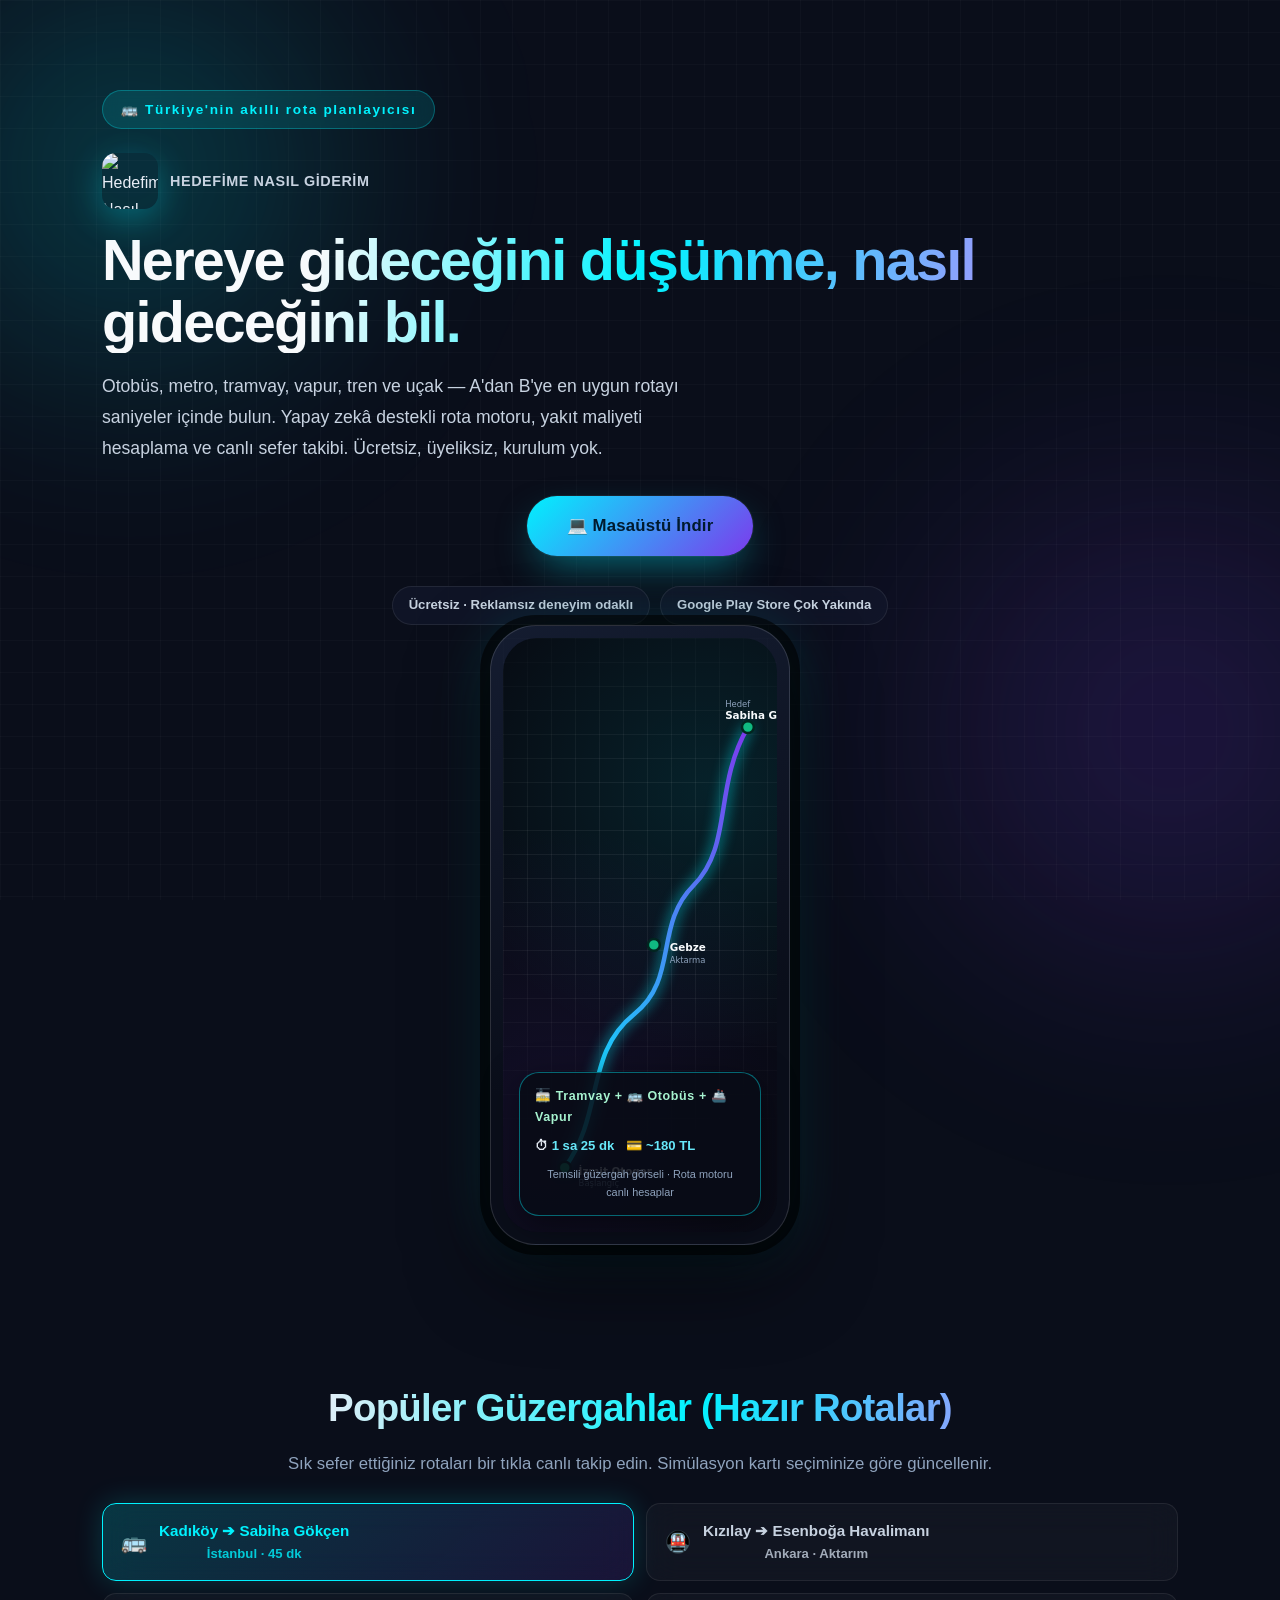
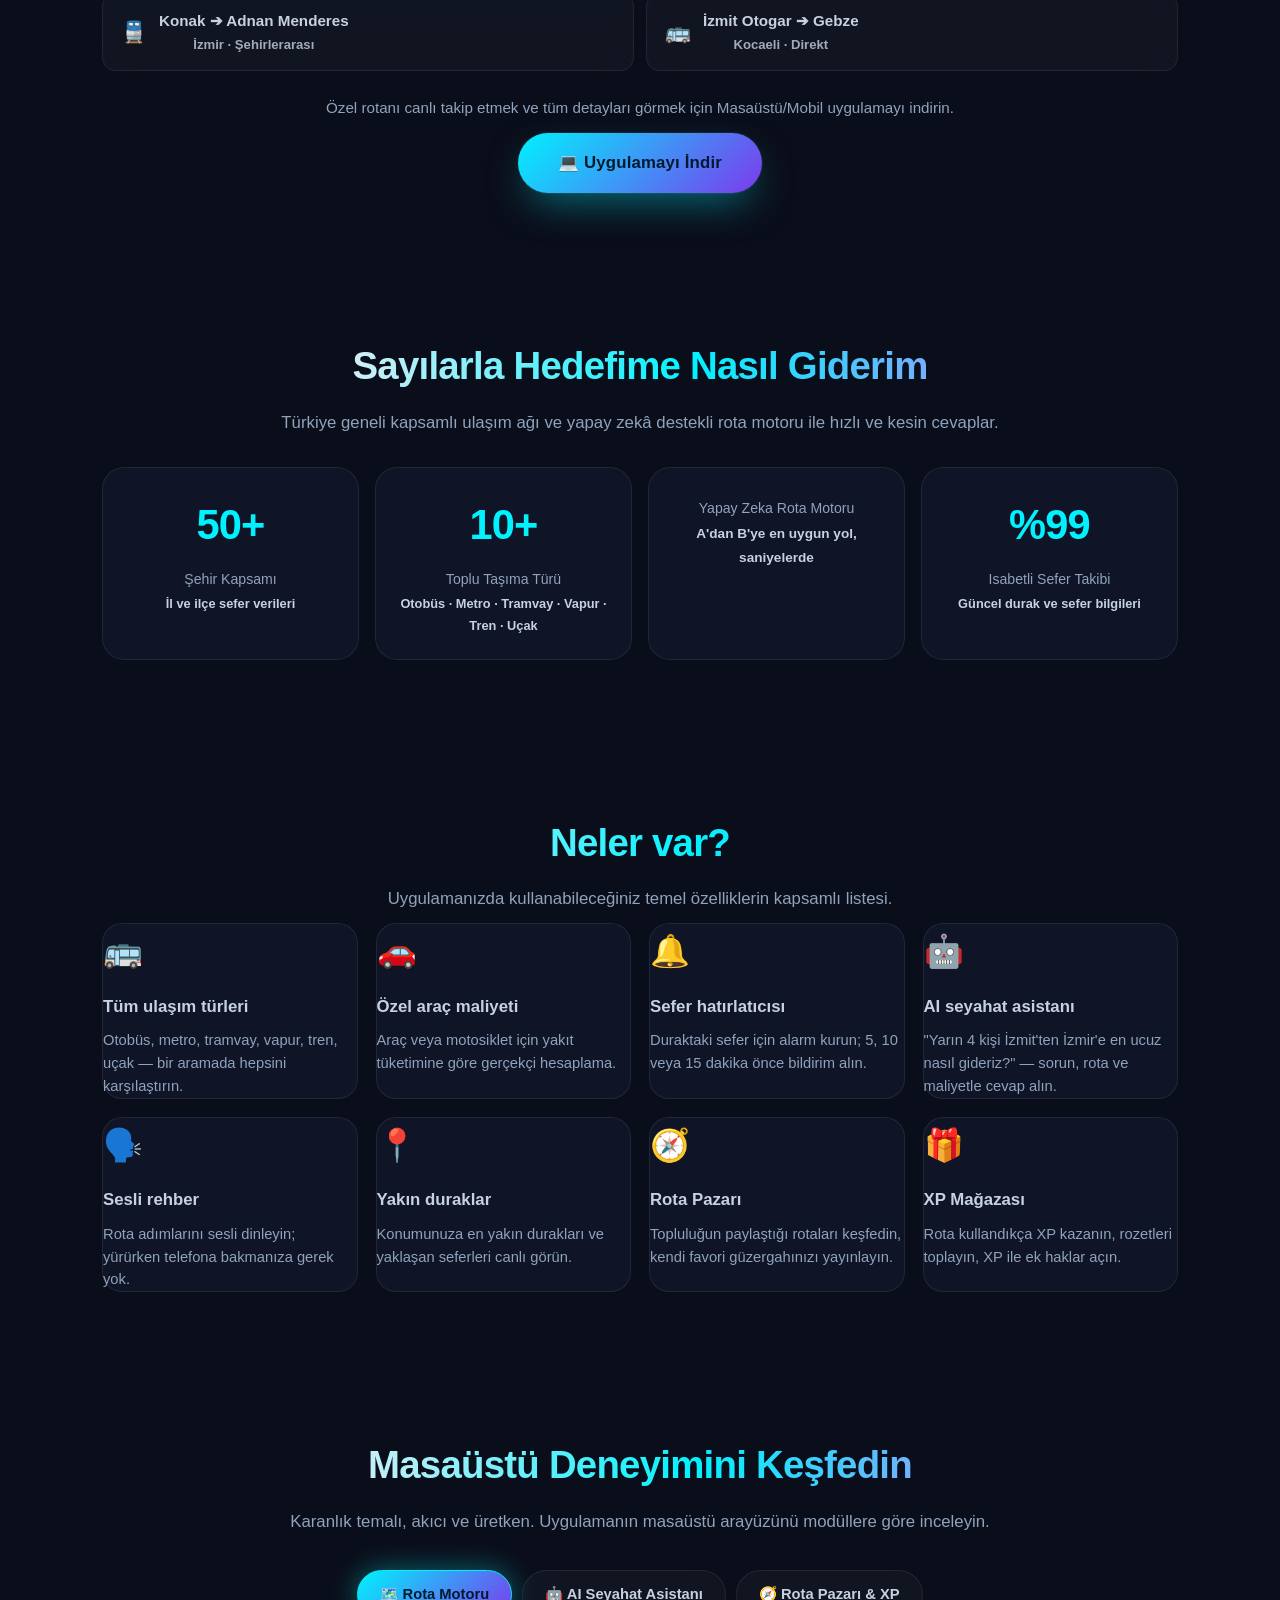
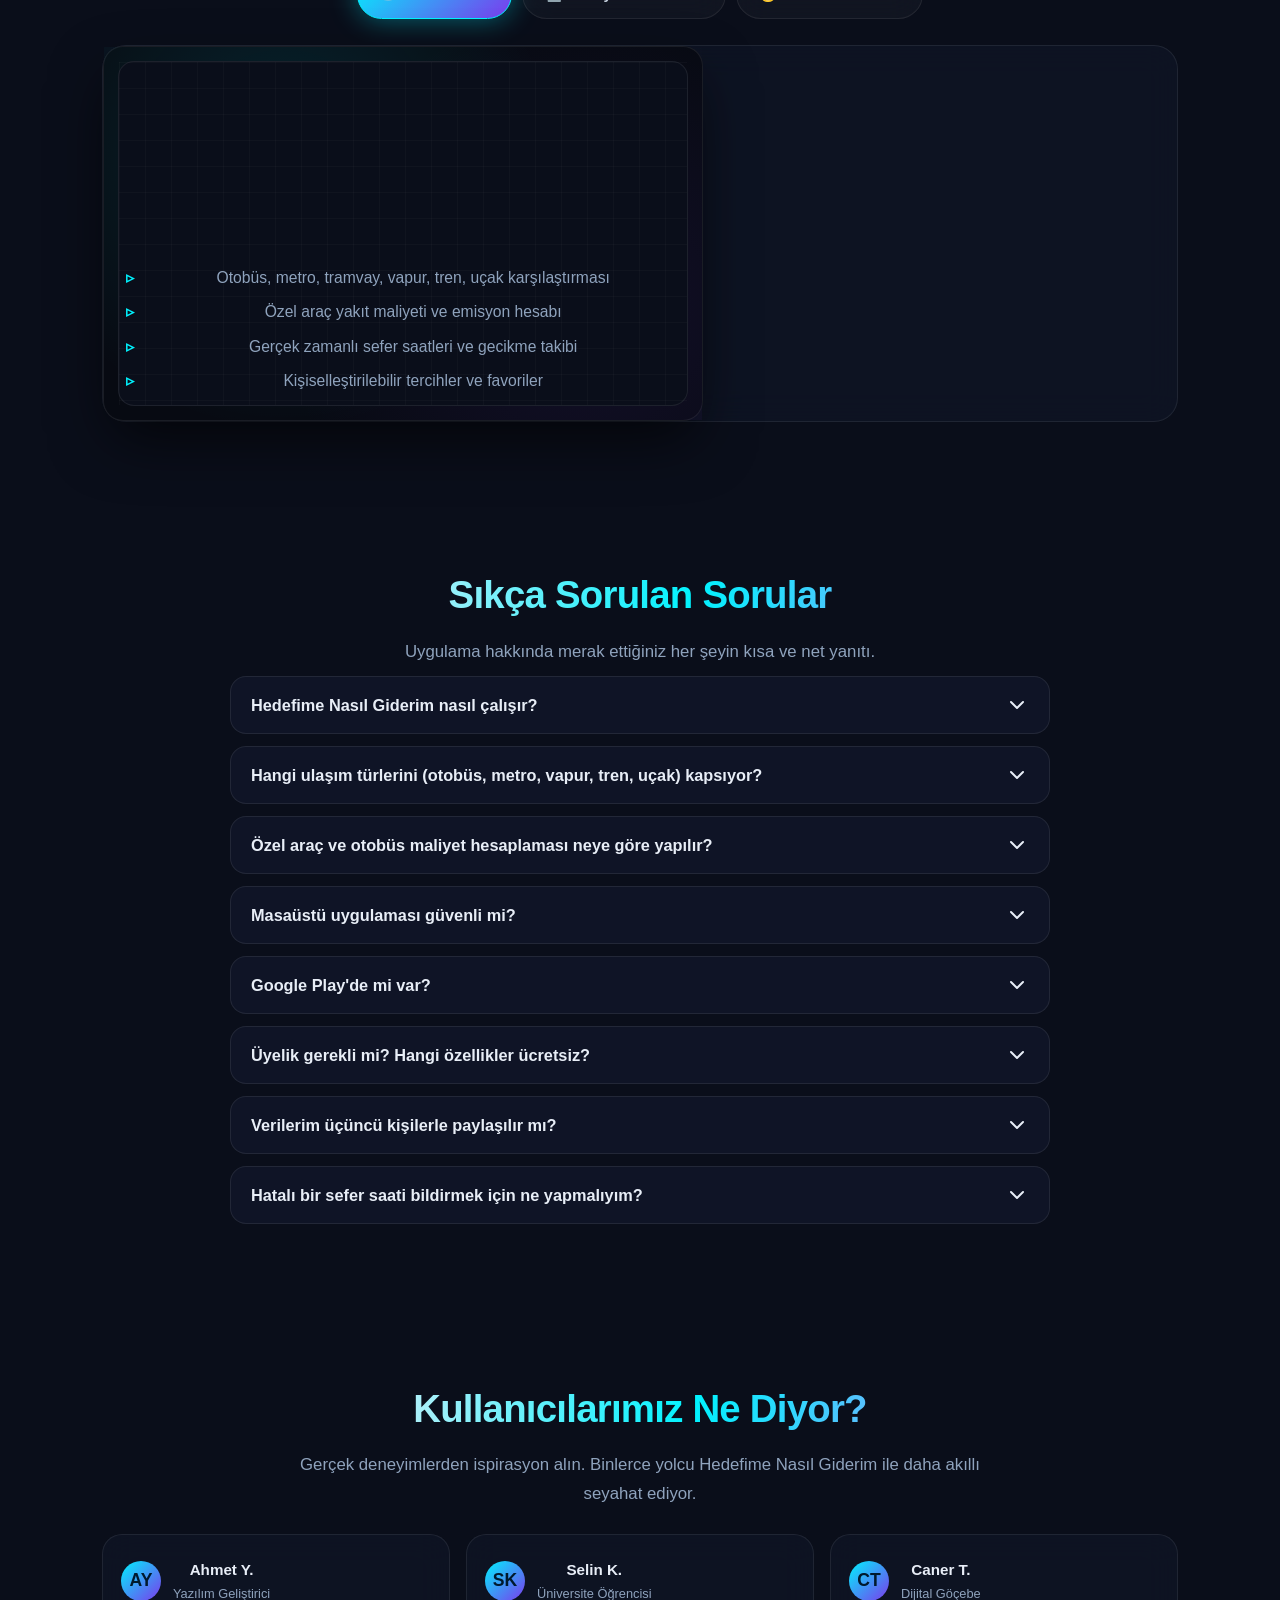
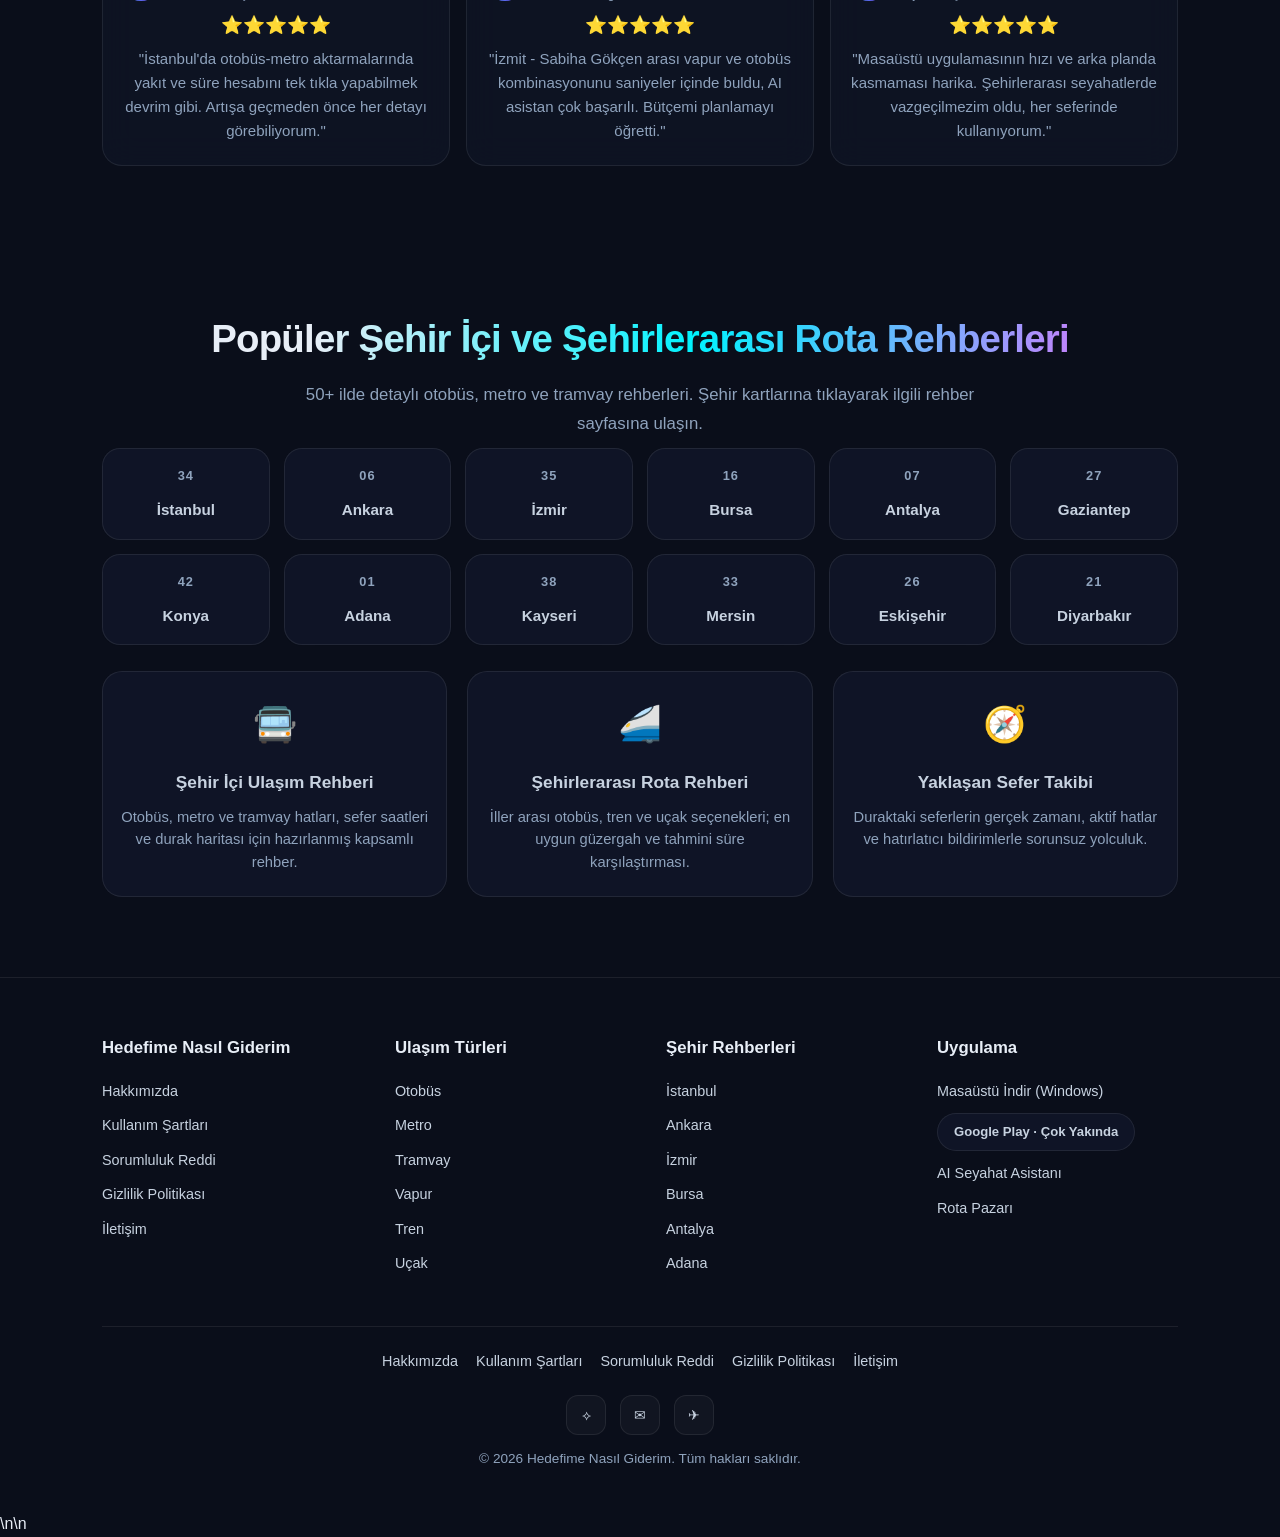
==== commit 87164e34: "feat: Google site verification etiketi + SSS acilma kesin cozumu (display none/block + toggle JS)" ====
--- a/index.html
+++ b/index.html
@@ -1,4 +1,4 @@
-<!DOCTYPE html> <html lang="tr"> <head> <meta charset="UTF-8"> <meta name="viewport" content="width=device-width, initial-scale=1.0, viewport-fit=cover"> <meta name="theme-color" content="#0a0e1a"> <meta name="color-scheme" content="dark"> <link rel="manifest" href="./manifest.webmanifest"> <link rel="apple-touch-icon" href="./icon-192.png"> <meta name="mobile-web-app-capable" content="yes"> <meta name="apple-mobile-web-app-capable" content="yes"> <meta name="apple-mobile-web-app-status-bar-style" content="black-translucent"> <meta name="google-site-verification" content="Dk1qahocyNu7RKI5qyxQ7ogQQT-PdiemvOp5w4OCHgk"> <title>Hedefime Nasıl Giderim — Akıllı Rota Planlayıcı: Otobüs, Metro, Tramvay, Tren, Uçak</title> <meta name="description" content="Türkiye'de A'dan B'ye en uygun ulaşım rotasını bul. Otobüs, metro, tramvay, vapur, tren, uçak ve özel araç seçeneklerini tek aramada karşılaştırın. Yapay zekâ destekli rota motoru, sefer saatleri, yakıt maliyeti hesaplama ve canlı sefer takibi. Masaüstü ve mobil uygulama."> <meta name="keywords" content="rota planlayıcı, otobüs saatleri, metro rotası, tramvay, vapur, tren, uçak, şehir içi ulaşım, şehirler arası rotalar, yolculuk planlama, ulaşım rehberi, Hedefime Nasıl Giderim">  <link rel="canonical" href="https://exampleuser-123.github.io/"> <meta property="og:title" content="Hedefime Nasıl Giderim — Akıllı Rota Planlayıcı"> <meta property="og:description" content="Türkiye'de A'dan B'ye en uygun ulaşım rotasını bul. Otobüs, metro, tramvay, vapur, tren, uçak ve özel araç seçeneklerini tek aramada karşılaştırın."> <meta property="og:type" content="website"> <meta property="og:url" content="https://exampleuser-123.github.io/"> <meta property="og:image" content="https://exampleuser-123.github.io/icon.png"> <meta property="og:image:width" content="1200"> <meta property="og:image:height" content="630"> <meta property="og:site_name" content="Hedefime Nasıl Giderim"> <meta property="og:locale" content="tr_TR"> <meta name="twitter:card" content="summary_large_image"> <meta name="twitter:title" content="Hedefime Nasıl Giderim — Akıllı Rota Planlayıcı"> <meta name="twitter:description" content="Türkiye'de A'dan B'ye en uygun ulaşım rotasını bul. Otobüs, metro, tramvay, vapur, tren, uçak ve özel araç seçeneklerini tek aramada karşılaştırın."> <meta name="twitter:image" content="https://exampleuser-123.github.io/icon.png">  <!-- Schema.org Unstructured Data (WebSite + Organization + SoftwareApplication) --> <script type="application/ld+json"> {   "@context": "https://schema.org",   "@graph": [     {       "@type": "Organization",       "name": "Hedefime Nasıl Giderim",       "url": "https://exampleuser-123.github.io/",       "logo": "https://exampleuser-123.github.io/icon.png",       "sameAs": [         "https://github.com/hedefimenasilgiderim/hedefime-nasil-giderim"       ],       "contactPoint": {         "@type": "ContactPoint",         "email": "hedefimenasilgiderim@gmail.com",         "contactType": "customer service",         "availableLanguage": "Turkish"       }     },     {       "@type": "WebSite",       "name": "Hedefime Nasıl Giderim",       "url": "https://exampleuser-123.github.io/",       "potentialAction": {         "@type": "SearchAction",         "target": "https://exampleuser-123.github.io/",         "query-input": "required"       }     },     {       "@type": "SoftwareApplication",       "name": "Hedefime Nasıl Giderim",       "applicationCategory": "TravelApplication",       "operatingSystem": "Windows, Android",       "offers": {         "@type": "Offer",         "price": "0",         "priceCurrency": "TRY"       }     }   ] } </script>  <style>   /* =========================================================      Tema degiskenleri — Modern Dark / Glassmorphism      ========================================================= */   :root {     --bg: #0a0e1a;     --bg-deep: #070a12;     --surface: rgba(18, 24, 43, 0.72);     --surface-2: rgba(24, 33, 61, 0.6);     --line: rgba(255, 255, 255, 0.08);     --line-strong: rgba(255, 255, 255, 0.14);     --text: #e8eef7;     --text-dim: #c7d2e0;     --muted: #8fa3bd;     --accent: #00f2fe;        /* turkuaz */     --accent-2: #7c3aed;      /* derin mor */     --accent-3: #f59e0b;      /* amber vurgulama */     --accent-ink: #001a2e;    /* turkuaz koyu metin */     --accent-ink-2: #2b0a4a;  /* mor koyu metin */     --radius: 20px;     --blur: 16px;     --transition: 400ms cubic-bezier(0.23, 1, 0.32, 1);   }    * { margin: 0; padding: 0; box-sizing: border-box; }    html {     scroll-behavior: smooth;     overflow-x: hidden;   }    body {     font-family: -apple-system, "Segoe UI", Roboto, "Helvetica Neue", Arial, sans-serif;     background: var(--bg);     color: var(--text);     line-height: 1.7;     min-height: 100dvh;     overflow-x: hidden;   }    a { color: var(--accent); text-decoration: none; }   a:hover { text-decoration: underline; text-underline-offset: 4px; }   img { display: block; max-width: 100%; }    /* =========================================================      Mesh Gradient Arka Plan — soft, bulaniklastrilmis renk kupeleri      ========================================================= */   .mesh {     position: fixed;     inset: 0;     z-index: -1;        }   .mesh::before, .mesh::after {     content: "";     position: absolute;     border-radius: 50%;     filter: blur(100px);     opacity: 0.55;     animation: mesh-drift 14s ease-in-out infinite alternate;   }   .mesh::before {     width: 700px; height: 700px;     top: -180px; left: -220px;     background: radial-gradient(circle, rgba(0, 242, 254, 0.45), transparent 60%);     animation-name: mesh-drift-a;   }   .mesh::after {     width: 860px; height: 860px;     bottom: -260px; right: -320px;     background: radial-gradient(circle, rgba(124, 58, 237, 0.42), transparent 58%);     animation-name: mesh-drift-b;     animation-delay: -3s;   }   @keyframes mesh-drift-a {     from { transform: translate(0, 0) scale(1); }     to { transform: translate(40px, -60px) scale(1.08); }   }   @keyframes mesh-drift-b {     from { transform: translate(0, 0) scale(1); }     to { transform: translate(-50px, 50px) scale(1.12); }   }    /* Hafif icinik ızgara overlay (derinlik) */   .mesh-grid {     position: fixed;     inset: 0;     z-index: -1;     background-image:       linear-gradient(rgba(255,255,255,0.025) 1px, transparent 1px),       linear-gradient(90deg, rgba(255,255,255,0.025) 1px, transparent 1px);     background-size: 32px 32px;     pointer-events: none;   }    /* =========================================================      Layout yardimcilari      ========================================================= */   .wrap {     max-width: 1120px;     margin: 0 auto;     padding: 0 22px;   }    section { padding: 70px 0; position: relative; z-index: 1; }   section > .wrap > h2,   section > .wrap > .section-head { text-align: center; margin-bottom: 10px; }   .section-head h2 { margin: 0; font-size: clamp(1.7rem, 3vw, 2.5rem); font-weight: 800; letter-spacing: -0.02em; background: linear-gradient(100deg, #e8eef7 20%, #00f2fe 55%, #c084fc 90%); -webkit-background-clip: text; background-clip: text; color: transparent; }   .section-head p { color: var(--muted); font-size: 1.05rem; margin-top: 10px; max-width: 720px; margin-left: auto; margin-right: auto; }    .badge-pill {     display: inline-flex; align-items: center; gap: 8px;     background: var(--surface);     border: 1px solid var(--line);     color: var(--text-dim);     font-size: 0.82rem; font-weight: 700;     padding: 7px 16px; border-radius: 999px;     backdrop-filter: blur(var(--blur));     transition: transform 0.2s ease, border-color 0.2s ease;   }   .badge-pill:hover { border-color: var(--accent); color: var(--accent); transform: translateY(-1px); text-decoration: none; }    /* Glassmorphism kart */   .glass {     background: var(--surface);     border: 1px solid var(--line);     border-radius: var(--radius);     backdrop-filter: blur(var(--blur));     -webkit-backdrop-filter: blur(var(--blur));     transition: transform 0.35s ease, border-color 0.35s ease, box-shadow 0.35s ease;   }   .glass:hover {     transform: translateY(-4px);     border-color: var(--line-strong);     box-shadow: 0 20px 40px -10px rgba(0,0,0,0.55), 0 0 0 1px rgba(0,242,254,0.08);   }   .glass.accented:hover {     border-color: rgba(0,242,254,0.45);     box-shadow: 0 20px 40px -10px rgba(0,0,0,0.55), 0 0 30px rgba(0,242,254,0.12);   }    /* Butonlar */   .btn {     display: inline-flex; align-items: center; justify-content: center; gap: 10px;     border: 0; border-radius: 999px; font: inherit; font-weight: 800;     cursor: pointer; text-decoration: none; transition: all 0.3s ease;     letter-spacing: 0.01em;   }   .btn-primary {     background: linear-gradient(135deg, var(--accent), var(--accent-2));     color: var(--accent-ink);     padding: 16px 40px; font-size: 1.05rem;     box-shadow: 0 16px 40px -12px rgba(0,242,254,0.5), 0 0 0 1px rgba(255,255,255,0.06);   }   .btn-primary:hover {     transform: translateY(-3px);     box-shadow: 0 22px 48px -10px rgba(0,242,254,0.65), 0 0 0 1px rgba(255,255,255,0.12);     filter: brightness(1.08);   }   .btn-primary:active { transform: translateY(-1px); }   .btn-outline {     background: rgba(255,255,255,0.03);     color: var(--text);     border: 1px solid var(--line);     padding: 15px 36px; font-size: 1.05rem; font-weight: 800;   }   .btn-outline:hover {     border-color: var(--accent);     color: var(--accent);     transform: translateY(-3px);     box-shadow: 0 0 28px rgba(0,242,254,0.18);   }   .btn-group { display: flex; flex-direction: column; gap: 14px; }   @media (min-width: 640px) { .btn-group { flex-direction: row; justify-content: center; } }    /* Google Play rozeti */   .play-badge {     display: inline-flex; align-items: center; gap: 10px;     background: rgba(0,0,0,0.35);     border: 1px solid var(--line);     color: var(--text);     padding: 12px 20px; border-radius: 12px; font-size: 0.95rem; font-weight: 800;     backdrop-filter: blur(var(--blur));     transition: transform 0.3s ease, box-shadow 0.3s ease;     position: relative;    }   .play-badge::before {     content: ""; position: absolute; inset: 0; border-radius: 12px;     background: linear-gradient(90deg, transparent, rgba(255,255,255,0.12), transparent);     transform: translateX(-100%); transition: transform 0.8s ease;   }   .play-badge:hover::before { transform: translateX(100%); }   .play-badge:hover { transform: translateY(-2px); box-shadow: 0 10px 30px rgba(0,242,254,0.2); border-color: var(--accent); }   .play-badge span.tag { color: var(--muted); font-size: 0.78rem; text-transform: uppercase; letter-spacing: 0.06em; opacity: 0.9; }   .play-badge span.tag strong { color: var(--accent); }    /* =========================================================      Hero — arama Kutusu YOK, canli rota simulasyonu      ========================================================= */   .hero {     position: relative;     padding: 90px 0 60px;     overflow: visible;   }   .hero-eyebrow {     display: inline-flex; align-items: center; gap: 8px;     font-size: 0.85rem; font-weight: 800; letter-spacing: 0.12em;     color: var(--accent);     background: rgba(0,242,254,0.12);     border: 1px solid rgba(0,242,254,0.28);     border-radius: 999px; padding: 7px 18px;     backdrop-filter: blur(8px);   }   .hero-brand {     display: flex; align-items: center; gap: 12px; margin-top: 24px;   }   .hero-brand img { width: 56px; height: 56px; border-radius: 14px; box-shadow: 0 10px 34px rgba(0,242,254,0.3); }   .hero-brand span { font-weight: 800; letter-spacing: 0.04em; font-size: 0.9rem; text-transform: uppercase; color: var(--text-dim); }   .hero-title {     margin: 20px 0 0;     font-size: clamp(2.1rem, 5.2vw, 3.6rem);     line-height: 1.08; font-weight: 900; letter-spacing: -0.03em;     background: linear-gradient(100deg, #f8fafc 20%, #00f2fe 50%, #c084fc 90%);     -webkit-background-clip: text; background-clip: text; color: transparent;   }   .hero-sub {     margin-top: 18px; color: var(--text-dim); font-size: 1.1rem;     max-width: 620px; line-height: 1.75;   }   .hero-cta { margin-top: 32px; }   .hero-badges {     display: flex; flex-wrap: wrap; gap: 10px; justify-content: center; margin-top: 30px;   }    /* Canli Rota Simulasyon Kartı — telefon maketi (interaktif SVG) */   .sim-stage { position: relative; display: flex; justify-content: center; align-items: center; min-height: 620px; }   .sim-phone {     position: relative; width: 300px; height: 620px; border-radius: 46px;     background: linear-gradient(160deg, #141c30, #0a0e1a 65%);     border: 1px solid var(--line-strong);     box-shadow:       0 0 0 10px rgba(0,0,0,0.6),       0 30px 80px rgba(0,0,0,0.65),       0 0 60px rgba(0,242,254,0.18);      transform-style: preserve-3d;   }   .sim-phone::before {     content: ""; position: absolute; top: 14px; left: 50%; transform: translateX(-50%);     width: 116px; height: 26px; border-radius: 999px; background: #05070d; z-index: 4;   }   .sim-screen {     position: absolute; inset: 12px; border-radius: 34px;      background:       radial-gradient(circle at 75% 25%, rgba(0,242,254,0.10), transparent 55%),       radial-gradient(circle at 20% 80%, rgba(124,58,237,0.10), transparent 55%),       #070a12;   }   .sim-grid {     position: absolute; inset: 0;     background-image:       linear-gradient(rgba(255,255,255,0.06) 1px, transparent 1px),       linear-gradient(90deg, rgba(255,255,255,0.06) 1px, transparent 1px);     background-size: 24px 24px;     mask-image: radial-gradient(circle at 50% 40%, #000 28%, transparent 80%);   }   .sim-route { position: absolute; inset: 0; width: 100%; height: 100%; }   .sim-line {     fill: none; stroke: url(#simGlow); stroke-width: 4.5; stroke-linecap: round;     filter: drop-shadow(0 0 7px rgba(0,242,254,0.9));     stroke-dasharray: 760; stroke-dashoffset: 760;     animation: sim-draw 3.4s ease-out forwards 0.5s;   }   @keyframes sim-draw { to { stroke-dashoffset: 0; } }   .sim-dot {     fill: #10b981; stroke: #012620; stroke-width: 2.5;     transform-box: fill-box; transform-origin: center;     animation: sim-dot 2.1s ease-in-out infinite;   }   @keyframes sim-dot {     0%,100% { transform: scale(1); opacity: 1; }     50% { transform: scale(1.8); opacity: 0.6; }   }   .sim-dot:nth-child(2) { animation-delay: 0.9s; }   .sim-dot:nth-child(3) { animation-delay: 1.9s; }   .sim-pin {     fill: #f8fafc; font: 700 10.5px system-ui; pointer-events: none;   }   .sim-pin-sub { fill: var(--muted); font: 500 8.5px system-ui; pointer-events: none; }   .sim-card {     position: absolute; left: 16px; right: 16px; bottom: 16px;     background: rgba(8,12,22,0.88); border: 1px solid rgba(0,242,254,0.4);     border-radius: 20px; padding: 13px 15px; backdrop-filter: blur(10px);     box-shadow: 0 10px 34px rgba(0,0,0,0.5); z-index: 3;   }   .sim-card .modes { font-size: 0.78rem; font-weight: 800; color: #a7f3d0; letter-spacing: 0.05em; }   .sim-card .meta {     display: flex; gap: 12px; margin-top: 7px; font-size: 0.82rem; font-weight: 800; color: var(--text);   }   .sim-card .meta b { color: #67e8f9; }   .sim-card .demo {     margin-top: 7px; font-size: 0.68rem; color: var(--muted); text-align: center;   }   .sim-float { animation: sim-float 7s ease-in-out infinite; }   @keyframes sim-float {     0%,100% { transform: translateY(0); }     50% { transform: translateY(-16px); }   }   .sim-tilt-glare {     position: absolute; inset: 0; border-radius: 46px;     background: linear-gradient(135deg, rgba(255,255,255,0.12) 0%, rgba(255,255,255,0) 40%, rgba(255,255,255,0.06) 100%);     opacity: 0; transition: opacity 0.3s ease; pointer-events: none; z-index: 2;   }   .sim-phone:hover .sim-tilt-glare { opacity: 1; }   .sim-tilt { transform-style: preserve-3d; }    @media (max-width: 720px) {     .hero { padding: 70px 0 40px; }     .sim-phone { width: 260px; height: 540px; }     .sim-card { bottom: 12px; left: 12px; right: 12px; padding: 11px 13px; }   }    /* =========================================================      Metrik sayacları (animasyonlu sayim)      ========================================================= */   .metrics { display: grid; grid-template-columns: repeat(4, 1fr); gap: 16px; margin: 30px 0 10px; }   .metric {     background: var(--surface); border: 1px solid var(--line);     border-radius: 22px; padding: 22px 18px; text-align: center;     backdrop-filter: blur(var(--blur));     transition: transform 0.35s ease, border-color 0.35s ease;   }   .metric:hover { transform: translateY(-4px); border-color: var(--accent); }   .metric .num {     font-size: clamp(1.9rem, 4vw, 2.6rem); font-weight: 900; color: var(--accent);     letter-spacing: -0.02em;   }   .metric .label { color: var(--muted); font-size: 0.88rem; margin-top: 8px; line-height: 1.45; }   .metric .sub { color: var(--text-dim); font-size: 0.8rem; margin-top: 4px; font-weight: 600; }   @media (max-width: 900px) { .metrics { grid-template-columns: repeat(2, 1fr); } }   @media (max-width: 520px) { .metrics { grid-template-columns: 1fr; } }    /* =========================================================      Ozellik kartlari — glassmorphism      ========================================================= */   .features { display: grid; grid-template-columns: repeat(4, 1fr); gap: 18px; }   .feature .ico { font-size: 2rem; margin-bottom: 14px; }   .feature h3 { font-size: 1.05rem; margin-bottom: 8px; color: var(--text-dim); }   .feature p { color: var(--muted); font-size: 0.92rem; line-height: 1.55; }   @media (max-width: 1024px) { .features { grid-template-columns: repeat(2, 1fr); } }   @media (max-width: 560px) { .features { grid-template-columns: 1fr; } }    /* =========================================================      FAQ Akordeon      ========================================================= */   .faq { max-width: 820px; margin: 0 auto; }   .faq-item {     background: var(--surface); border: 1px solid var(--line);     border-radius: 16px; margin-bottom: 12px;      transition: border-color 0.3s ease, box-shadow 0.3s ease;   }   .faq-item.open { border-color: var(--accent); box-shadow: 0 0 24px rgba(0,242,254,0.1); }   .faq-q {     display: flex; align-items: center; justify-content: space-between;     padding: 16px 20px; cursor: pointer; font-size: 1.02rem; font-weight: 700;     color: var(--text); background: transparent; border: 0; text-align: left; width: 100%;     transition: color 0.3s ease;   }   .faq-q:hover { color: var(--accent); }   .faq-q .q-mark {     width: 24px; height: 24px; display: block; flex-shrink: 0; transition: transform 0.35s ease;   }   .faq-item.open .faq-q .q-mark { transform: rotate(180deg); color: var(--accent); }   .faq-answer {     display: none;      padding: 0 20px; color: var(--muted); font-size: 0.96rem; line-height: 1.6;          border-top: 1px solid var(--line);   }   .faq-item.open .faq-answer { display: block; padding: 14px 20px 20px; }   .faq-answer p { margin: 0 0 10px; }   .faq-answer p:last-child { margin-bottom: 0; }    /* =========================================================      Sehir rehberi kartlari (tiklanabilir)      ========================================================= */   .cities { display: grid; grid-template-columns: repeat(6, 1fr); gap: 14px; }   .city-card {     background: var(--surface); border: 1px solid var(--line);     border-radius: 18px; padding: 16px 12px; text-align: center;     text-decoration: none; color: var(--text-dim);     transition: transform 0.3s ease, border-color 0.3s ease, box-shadow 0.3s ease;     backdrop-filter: blur(var(--blur));     display: flex; flex-direction: column; align-items: center; gap: 10px;   }   .city-card:hover {     transform: translateY(-4px); border-color: var(--accent); color: var(--accent);     box-shadow: 0 16px 32px -6px rgba(0,242,254,0.12);   }   .city-card .num { font-size: 0.8rem; font-weight: 800; color: var(--muted); letter-spacing: 0.08em; text-transform: uppercase; }   .city-card .name { font-weight: 800; font-size: 0.95rem; }   @media (max-width: 1120px) { .cities { grid-template-columns: repeat(4, 1fr); } }   @media (max-width: 820px) { .cities { grid-template-columns: repeat(3, 1fr); } }   @media (max-width: 560px) { .cities { grid-template-columns: repeat(2, 1fr); } }    /* Rota rehberi icerik karti */   .guide-grid { display: grid; grid-template-columns: repeat(3, 1fr); gap: 20px; margin-top: 26px; }   .guide-card {     background: var(--surface); border: 1px solid var(--line);     border-radius: 20px; padding: 22px 18px; text-align: center;     backdrop-filter: blur(var(--blur));     transition: transform 0.35s ease, border-color 0.35s ease;   }   .guide-card:hover { transform: translateY(-4px); border-color: var(--accent-2); }   .guide-card .g-ico { font-size: 2.2rem; margin-bottom: 14px; }   .guide-card h3 { font-size: 1.08rem; margin-bottom: 8px; color: var(--text-dim); }   .guide-card p { color: var(--muted); font-size: 0.92rem; line-height: 1.55; }   @media (max-width: 960px) { .guide-grid { grid-template-columns: 1fr; } }    /* =========================================================      Footer      ========================================================= */   footer {     margin-top: 10px; padding: 56px 0 40px; border-top: 1px solid var(--line);     color: var(--muted); font-size: 0.9rem; z-index: 1; position: relative;   }   .footer-grid {     display: grid; grid-template-columns: 1.2fr 1.1fr 1.1fr 1.1fr; gap: 30px; margin-bottom: 40px;   }   .footer-col h4 { color: var(--text); font-size: 1.05rem; margin-bottom: 16px; font-weight: 800; }   .footer-col ul { list-style: none; }   .footer-col li { margin-bottom: 10px; }   .footer-col a { color: var(--text-dim); text-decoration: none; transition: color 0.2s ease, padding-left 0.2s ease; }   .footer-col a:hover { color: var(--accent); text-decoration: none; padding-left: 6px; }   .footer-bottom {     border-top: 1px solid var(--line); padding-top: 22px; display: flex;     flex-direction: column; align-items: center; gap: 12px;   }   .footer-bottom .nav { display: flex; flex-wrap: wrap; gap: 18px; justify-content: center; font-size: 0.9rem; }   .footer-bottom .nav a { color: var(--text-dim); text-decoration: none; }   .footer-bottom .nav a:hover { color: var(--accent); text-decoration: underline; }   .copy { color: var(--muted); font-size: 0.85rem; }   .social { display: flex; gap: 14px; margin-top: 10px; }   .social a {     display: flex; align-items: center; justify-content: center; width: 40px; height: 40px;     border: 1px solid var(--line); border-radius: 12px; color: var(--text-dim);     background: rgba(255,255,255,0.03); transition: transform 0.3s ease, border-color 0.3s ease, color 0.3s ease;   }   .social a:hover { border-color: var(--accent); color: var(--accent); transform: translateY(-3px); }    /* =========================================================      Genel yardimcilar      ========================================================= */   .center { text-align: center; }   .tag-accent { color: var(--accent); font-weight: 800; }   .sr-only {     position: absolute; width: 1px; height: 1px; padding: 0; margin: -1px;      clip: rect(0,0,0,0); border: 0;   }    /* =========================================================
+<!DOCTYPE html> <html lang="tr"> <head> <meta charset="UTF-8"> <meta name="viewport" content="width=device-width, initial-scale=1.0, viewport-fit=cover"> <meta name="theme-color" content="#0a0e1a"> <meta name="color-scheme" content="dark"> <link rel="manifest" href="./manifest.webmanifest"> <link rel="apple-touch-icon" href="./icon-192.png"> <meta name="mobile-web-app-capable" content="yes"> <meta name="apple-mobile-web-app-capable" content="yes"> <meta name="apple-mobile-web-app-status-bar-style" content="black-translucent"> <meta name="google-site-verification" content="ZKnSJ7NKXjMeIV3gzE6k-T2LWasR03VKn70ZzBquCCo" /> <title>Hedefime Nasıl Giderim — Akıllı Rota Planlayıcı: Otobüs, Metro, Tramvay, Tren, Uçak</title> <meta name="description" content="Türkiye'de A'dan B'ye en uygun ulaşım rotasını bul. Otobüs, metro, tramvay, vapur, tren, uçak ve özel araç seçeneklerini tek aramada karşılaştırın. Yapay zekâ destekli rota motoru, sefer saatleri, yakıt maliyeti hesaplama ve canlı sefer takibi. Masaüstü ve mobil uygulama."> <meta name="keywords" content="rota planlayıcı, otobüs saatleri, metro rotası, tramvay, vapur, tren, uçak, şehir içi ulaşım, şehirler arası rotalar, yolculuk planlama, ulaşım rehberi, Hedefime Nasıl Giderim">  <link rel="canonical" href="https://exampleuser-123.github.io/"> <meta property="og:title" content="Hedefime Nasıl Giderim — Akıllı Rota Planlayıcı"> <meta property="og:description" content="Türkiye'de A'dan B'ye en uygun ulaşım rotasını bul. Otobüs, metro, tramvay, vapur, tren, uçak ve özel araç seçeneklerini tek aramada karşılaştırın."> <meta property="og:type" content="website"> <meta property="og:url" content="https://exampleuser-123.github.io/"> <meta property="og:image" content="https://exampleuser-123.github.io/icon.png"> <meta property="og:image:width" content="1200"> <meta property="og:image:height" content="630"> <meta property="og:site_name" content="Hedefime Nasıl Giderim"> <meta property="og:locale" content="tr_TR"> <meta name="twitter:card" content="summary_large_image"> <meta name="twitter:title" content="Hedefime Nasıl Giderim — Akıllı Rota Planlayıcı"> <meta name="twitter:description" content="Türkiye'de A'dan B'ye en uygun ulaşım rotasını bul. Otobüs, metro, tramvay, vapur, tren, uçak ve özel araç seçeneklerini tek aramada karşılaştırın."> <meta name="twitter:image" content="https://exampleuser-123.github.io/icon.png">  <!-- Schema.org Unstructured Data (WebSite + Organization + SoftwareApplication) --> <script type="application/ld+json"> {   "@context": "https://schema.org",   "@graph": [     {       "@type": "Organization",       "name": "Hedefime Nasıl Giderim",       "url": "https://exampleuser-123.github.io/",       "logo": "https://exampleuser-123.github.io/icon.png",       "sameAs": [         "https://github.com/hedefimenasilgiderim/hedefime-nasil-giderim"       ],       "contactPoint": {         "@type": "ContactPoint",         "email": "hedefimenasilgiderim@gmail.com",         "contactType": "customer service",         "availableLanguage": "Turkish"       }     },     {       "@type": "WebSite",       "name": "Hedefime Nasıl Giderim",       "url": "https://exampleuser-123.github.io/",       "potentialAction": {         "@type": "SearchAction",         "target": "https://exampleuser-123.github.io/",         "query-input": "required"       }     },     {       "@type": "SoftwareApplication",       "name": "Hedefime Nasıl Giderim",       "applicationCategory": "TravelApplication",       "operatingSystem": "Windows, Android",       "offers": {         "@type": "Offer",         "price": "0",         "priceCurrency": "TRY"       }     }   ] } </script>  <style>   /* =========================================================      Tema degiskenleri — Modern Dark / Glassmorphism      ========================================================= */   :root {     --bg: #0a0e1a;     --bg-deep: #070a12;     --surface: rgba(18, 24, 43, 0.72);     --surface-2: rgba(24, 33, 61, 0.6);     --line: rgba(255, 255, 255, 0.08);     --line-strong: rgba(255, 255, 255, 0.14);     --text: #e8eef7;     --text-dim: #c7d2e0;     --muted: #8fa3bd;     --accent: #00f2fe;        /* turkuaz */     --accent-2: #7c3aed;      /* derin mor */     --accent-3: #f59e0b;      /* amber vurgulama */     --accent-ink: #001a2e;    /* turkuaz koyu metin */     --accent-ink-2: #2b0a4a;  /* mor koyu metin */     --radius: 20px;     --blur: 16px;     --transition: 400ms cubic-bezier(0.23, 1, 0.32, 1);   }    * { margin: 0; padding: 0; box-sizing: border-box; }    html {     scroll-behavior: smooth;     overflow-x: hidden;   }    body {     font-family: -apple-system, "Segoe UI", Roboto, "Helvetica Neue", Arial, sans-serif;     background: var(--bg);     color: var(--text);     line-height: 1.7;     min-height: 100dvh;     overflow-x: hidden;   }    a { color: var(--accent); text-decoration: none; }   a:hover { text-decoration: underline; text-underline-offset: 4px; }   img { display: block; max-width: 100%; }    /* =========================================================      Mesh Gradient Arka Plan — soft, bulaniklastrilmis renk kupeleri      ========================================================= */   .mesh {     position: fixed;     inset: 0;     z-index: -1;        }   .mesh::before, .mesh::after {     content: "";     position: absolute;     border-radius: 50%;     filter: blur(100px);     opacity: 0.55;     animation: mesh-drift 14s ease-in-out infinite alternate;   }   .mesh::before {     width: 700px; height: 700px;     top: -180px; left: -220px;     background: radial-gradient(circle, rgba(0, 242, 254, 0.45), transparent 60%);     animation-name: mesh-drift-a;   }   .mesh::after {     width: 860px; height: 860px;     bottom: -260px; right: -320px;     background: radial-gradient(circle, rgba(124, 58, 237, 0.42), transparent 58%);     animation-name: mesh-drift-b;     animation-delay: -3s;   }   @keyframes mesh-drift-a {     from { transform: translate(0, 0) scale(1); }     to { transform: translate(40px, -60px) scale(1.08); }   }   @keyframes mesh-drift-b {     from { transform: translate(0, 0) scale(1); }     to { transform: translate(-50px, 50px) scale(1.12); }   }    /* Hafif icinik ızgara overlay (derinlik) */   .mesh-grid {     position: fixed;     inset: 0;     z-index: -1;     background-image:       linear-gradient(rgba(255,255,255,0.025) 1px, transparent 1px),       linear-gradient(90deg, rgba(255,255,255,0.025) 1px, transparent 1px);     background-size: 32px 32px;     pointer-events: none;   }    /* =========================================================      Layout yardimcilari      ========================================================= */   .wrap {     max-width: 1120px;     margin: 0 auto;     padding: 0 22px;   }    section { padding: 70px 0; position: relative; z-index: 1; }   section > .wrap > h2,   section > .wrap > .section-head { text-align: center; margin-bottom: 10px; }   .section-head h2 { margin: 0; font-size: clamp(1.7rem, 3vw, 2.5rem); font-weight: 800; letter-spacing: -0.02em; background: linear-gradient(100deg, #e8eef7 20%, #00f2fe 55%, #c084fc 90%); -webkit-background-clip: text; background-clip: text; color: transparent; }   .section-head p { color: var(--muted); font-size: 1.05rem; margin-top: 10px; max-width: 720px; margin-left: auto; margin-right: auto; }    .badge-pill {     display: inline-flex; align-items: center; gap: 8px;     background: var(--surface);     border: 1px solid var(--line);     color: var(--text-dim);     font-size: 0.82rem; font-weight: 700;     padding: 7px 16px; border-radius: 999px;     backdrop-filter: blur(var(--blur));     transition: transform 0.2s ease, border-color 0.2s ease;   }   .badge-pill:hover { border-color: var(--accent); color: var(--accent); transform: translateY(-1px); text-decoration: none; }    /* Glassmorphism kart */   .glass {     background: var(--surface);     border: 1px solid var(--line);     border-radius: var(--radius);     backdrop-filter: blur(var(--blur));     -webkit-backdrop-filter: blur(var(--blur));     transition: transform 0.35s ease, border-color 0.35s ease, box-shadow 0.35s ease;   }   .glass:hover {     transform: translateY(-4px);     border-color: var(--line-strong);     box-shadow: 0 20px 40px -10px rgba(0,0,0,0.55), 0 0 0 1px rgba(0,242,254,0.08);   }   .glass.accented:hover {     border-color: rgba(0,242,254,0.45);     box-shadow: 0 20px 40px -10px rgba(0,0,0,0.55), 0 0 30px rgba(0,242,254,0.12);   }    /* Butonlar */   .btn {     display: inline-flex; align-items: center; justify-content: center; gap: 10px;     border: 0; border-radius: 999px; font: inherit; font-weight: 800;     cursor: pointer; text-decoration: none; transition: all 0.3s ease;     letter-spacing: 0.01em;   }   .btn-primary {     background: linear-gradient(135deg, var(--accent), var(--accent-2));     color: var(--accent-ink);     padding: 16px 40px; font-size: 1.05rem;     box-shadow: 0 16px 40px -12px rgba(0,242,254,0.5), 0 0 0 1px rgba(255,255,255,0.06);   }   .btn-primary:hover {     transform: translateY(-3px);     box-shadow: 0 22px 48px -10px rgba(0,242,254,0.65), 0 0 0 1px rgba(255,255,255,0.12);     filter: brightness(1.08);   }   .btn-primary:active { transform: translateY(-1px); }   .btn-outline {     background: rgba(255,255,255,0.03);     color: var(--text);     border: 1px solid var(--line);     padding: 15px 36px; font-size: 1.05rem; font-weight: 800;   }   .btn-outline:hover {     border-color: var(--accent);     color: var(--accent);     transform: translateY(-3px);     box-shadow: 0 0 28px rgba(0,242,254,0.18);   }   .btn-group { display: flex; flex-direction: column; gap: 14px; }   @media (min-width: 640px) { .btn-group { flex-direction: row; justify-content: center; } }    /* Google Play rozeti */   .play-badge {     display: inline-flex; align-items: center; gap: 10px;     background: rgba(0,0,0,0.35);     border: 1px solid var(--line);     color: var(--text);     padding: 12px 20px; border-radius: 12px; font-size: 0.95rem; font-weight: 800;     backdrop-filter: blur(var(--blur));     transition: transform 0.3s ease, box-shadow 0.3s ease;     position: relative;    }   .play-badge::before {     content: ""; position: absolute; inset: 0; border-radius: 12px;     background: linear-gradient(90deg, transparent, rgba(255,255,255,0.12), transparent);     transform: translateX(-100%); transition: transform 0.8s ease;   }   .play-badge:hover::before { transform: translateX(100%); }   .play-badge:hover { transform: translateY(-2px); box-shadow: 0 10px 30px rgba(0,242,254,0.2); border-color: var(--accent); }   .play-badge span.tag { color: var(--muted); font-size: 0.78rem; text-transform: uppercase; letter-spacing: 0.06em; opacity: 0.9; }   .play-badge span.tag strong { color: var(--accent); }    /* =========================================================      Hero — arama Kutusu YOK, canli rota simulasyonu      ========================================================= */   .hero {     position: relative;     padding: 90px 0 60px;     overflow: visible;   }   .hero-eyebrow {     display: inline-flex; align-items: center; gap: 8px;     font-size: 0.85rem; font-weight: 800; letter-spacing: 0.12em;     color: var(--accent);     background: rgba(0,242,254,0.12);     border: 1px solid rgba(0,242,254,0.28);     border-radius: 999px; padding: 7px 18px;     backdrop-filter: blur(8px);   }   .hero-brand {     display: flex; align-items: center; gap: 12px; margin-top: 24px;   }   .hero-brand img { width: 56px; height: 56px; border-radius: 14px; box-shadow: 0 10px 34px rgba(0,242,254,0.3); }   .hero-brand span { font-weight: 800; letter-spacing: 0.04em; font-size: 0.9rem; text-transform: uppercase; color: var(--text-dim); }   .hero-title {     margin: 20px 0 0;     font-size: clamp(2.1rem, 5.2vw, 3.6rem);     line-height: 1.08; font-weight: 900; letter-spacing: -0.03em;     background: linear-gradient(100deg, #f8fafc 20%, #00f2fe 50%, #c084fc 90%);     -webkit-background-clip: text; background-clip: text; color: transparent;   }   .hero-sub {     margin-top: 18px; color: var(--text-dim); font-size: 1.1rem;     max-width: 620px; line-height: 1.75;   }   .hero-cta { margin-top: 32px; }   .hero-badges {     display: flex; flex-wrap: wrap; gap: 10px; justify-content: center; margin-top: 30px;   }    /* Canli Rota Simulasyon Kartı — telefon maketi (interaktif SVG) */   .sim-stage { position: relative; display: flex; justify-content: center; align-items: center; min-height: 620px; }   .sim-phone {     position: relative; width: 300px; height: 620px; border-radius: 46px;     background: linear-gradient(160deg, #141c30, #0a0e1a 65%);     border: 1px solid var(--line-strong);     box-shadow:       0 0 0 10px rgba(0,0,0,0.6),       0 30px 80px rgba(0,0,0,0.65),       0 0 60px rgba(0,242,254,0.18);      transform-style: preserve-3d;   }   .sim-phone::before {     content: ""; position: absolute; top: 14px; left: 50%; transform: translateX(-50%);     width: 116px; height: 26px; border-radius: 999px; background: #05070d; z-index: 4;   }   .sim-screen {     position: absolute; inset: 12px; border-radius: 34px;      background:       radial-gradient(circle at 75% 25%, rgba(0,242,254,0.10), transparent 55%),       radial-gradient(circle at 20% 80%, rgba(124,58,237,0.10), transparent 55%),       #070a12;   }   .sim-grid {     position: absolute; inset: 0;     background-image:       linear-gradient(rgba(255,255,255,0.06) 1px, transparent 1px),       linear-gradient(90deg, rgba(255,255,255,0.06) 1px, transparent 1px);     background-size: 24px 24px;     mask-image: radial-gradient(circle at 50% 40%, #000 28%, transparent 80%);   }   .sim-route { position: absolute; inset: 0; width: 100%; height: 100%; }   .sim-line {     fill: none; stroke: url(#simGlow); stroke-width: 4.5; stroke-linecap: round;     filter: drop-shadow(0 0 7px rgba(0,242,254,0.9));     stroke-dasharray: 760; stroke-dashoffset: 760;     animation: sim-draw 3.4s ease-out forwards 0.5s;   }   @keyframes sim-draw { to { stroke-dashoffset: 0; } }   .sim-dot {     fill: #10b981; stroke: #012620; stroke-width: 2.5;     transform-box: fill-box; transform-origin: center;     animation: sim-dot 2.1s ease-in-out infinite;   }   @keyframes sim-dot {     0%,100% { transform: scale(1); opacity: 1; }     50% { transform: scale(1.8); opacity: 0.6; }   }   .sim-dot:nth-child(2) { animation-delay: 0.9s; }   .sim-dot:nth-child(3) { animation-delay: 1.9s; }   .sim-pin {     fill: #f8fafc; font: 700 10.5px system-ui; pointer-events: none;   }   .sim-pin-sub { fill: var(--muted); font: 500 8.5px system-ui; pointer-events: none; }   .sim-card {     position: absolute; left: 16px; right: 16px; bottom: 16px;     background: rgba(8,12,22,0.88); border: 1px solid rgba(0,242,254,0.4);     border-radius: 20px; padding: 13px 15px; backdrop-filter: blur(10px);     box-shadow: 0 10px 34px rgba(0,0,0,0.5); z-index: 3;   }   .sim-card .modes { font-size: 0.78rem; font-weight: 800; color: #a7f3d0; letter-spacing: 0.05em; }   .sim-card .meta {     display: flex; gap: 12px; margin-top: 7px; font-size: 0.82rem; font-weight: 800; color: var(--text);   }   .sim-card .meta b { color: #67e8f9; }   .sim-card .demo {     margin-top: 7px; font-size: 0.68rem; color: var(--muted); text-align: center;   }   .sim-float { animation: sim-float 7s ease-in-out infinite; }   @keyframes sim-float {     0%,100% { transform: translateY(0); }     50% { transform: translateY(-16px); }   }   .sim-tilt-glare {     position: absolute; inset: 0; border-radius: 46px;     background: linear-gradient(135deg, rgba(255,255,255,0.12) 0%, rgba(255,255,255,0) 40%, rgba(255,255,255,0.06) 100%);     opacity: 0; transition: opacity 0.3s ease; pointer-events: none; z-index: 2;   }   .sim-phone:hover .sim-tilt-glare { opacity: 1; }   .sim-tilt { transform-style: preserve-3d; }    @media (max-width: 720px) {     .hero { padding: 70px 0 40px; }     .sim-phone { width: 260px; height: 540px; }     .sim-card { bottom: 12px; left: 12px; right: 12px; padding: 11px 13px; }   }    /* =========================================================      Metrik sayacları (animasyonlu sayim)      ========================================================= */   .metrics { display: grid; grid-template-columns: repeat(4, 1fr); gap: 16px; margin: 30px 0 10px; }   .metric {     background: var(--surface); border: 1px solid var(--line);     border-radius: 22px; padding: 22px 18px; text-align: center;     backdrop-filter: blur(var(--blur));     transition: transform 0.35s ease, border-color 0.35s ease;   }   .metric:hover { transform: translateY(-4px); border-color: var(--accent); }   .metric .num {     font-size: clamp(1.9rem, 4vw, 2.6rem); font-weight: 900; color: var(--accent);     letter-spacing: -0.02em;   }   .metric .label { color: var(--muted); font-size: 0.88rem; margin-top: 8px; line-height: 1.45; }   .metric .sub { color: var(--text-dim); font-size: 0.8rem; margin-top: 4px; font-weight: 600; }   @media (max-width: 900px) { .metrics { grid-template-columns: repeat(2, 1fr); } }   @media (max-width: 520px) { .metrics { grid-template-columns: 1fr; } }    /* =========================================================      Ozellik kartlari — glassmorphism      ========================================================= */   .features { display: grid; grid-template-columns: repeat(4, 1fr); gap: 18px; }   .feature .ico { font-size: 2rem; margin-bottom: 14px; }   .feature h3 { font-size: 1.05rem; margin-bottom: 8px; color: var(--text-dim); }   .feature p { color: var(--muted); font-size: 0.92rem; line-height: 1.55; }   @media (max-width: 1024px) { .features { grid-template-columns: repeat(2, 1fr); } }   @media (max-width: 560px) { .features { grid-template-columns: 1fr; } }    /* =========================================================      FAQ Akordeon      ========================================================= */   .faq { max-width: 820px; margin: 0 auto; }   .faq-item {     background: var(--surface); border: 1px solid var(--line);     border-radius: 16px; margin-bottom: 12px;      transition: border-color 0.3s ease, box-shadow 0.3s ease;   }   .faq-item.open { border-color: var(--accent); box-shadow: 0 0 24px rgba(0,242,254,0.1); }   .faq-q {     display: flex; align-items: center; justify-content: space-between;     padding: 16px 20px; cursor: pointer; font-size: 1.02rem; font-weight: 700;     color: var(--text); background: transparent; border: 0; text-align: left; width: 100%;     transition: color 0.3s ease;   }   .faq-q:hover { color: var(--accent); }   .faq-q .q-mark {     width: 24px; height: 24px; display: block; flex-shrink: 0; transition: transform 0.35s ease;   }   .faq-item.open .faq-q .q-mark { transform: rotate(180deg); color: var(--accent); }   .faq-answer {     display: none;      padding: 0 20px; color: var(--muted); font-size: 0.96rem; line-height: 1.6;          border-top: 1px solid var(--line);   }   .faq-item.open .faq-answer { display: block; padding: 14px 20px 20px; }   .faq-answer p { margin: 0 0 10px; }   .faq-answer p:last-child { margin-bottom: 0; }    /* =========================================================      Sehir rehberi kartlari (tiklanabilir)      ========================================================= */   .cities { display: grid; grid-template-columns: repeat(6, 1fr); gap: 14px; }   .city-card {     background: var(--surface); border: 1px solid var(--line);     border-radius: 18px; padding: 16px 12px; text-align: center;     text-decoration: none; color: var(--text-dim);     transition: transform 0.3s ease, border-color 0.3s ease, box-shadow 0.3s ease;     backdrop-filter: blur(var(--blur));     display: flex; flex-direction: column; align-items: center; gap: 10px;   }   .city-card:hover {     transform: translateY(-4px); border-color: var(--accent); color: var(--accent);     box-shadow: 0 16px 32px -6px rgba(0,242,254,0.12);   }   .city-card .num { font-size: 0.8rem; font-weight: 800; color: var(--muted); letter-spacing: 0.08em; text-transform: uppercase; }   .city-card .name { font-weight: 800; font-size: 0.95rem; }   @media (max-width: 1120px) { .cities { grid-template-columns: repeat(4, 1fr); } }   @media (max-width: 820px) { .cities { grid-template-columns: repeat(3, 1fr); } }   @media (max-width: 560px) { .cities { grid-template-columns: repeat(2, 1fr); } }    /* Rota rehberi icerik karti */   .guide-grid { display: grid; grid-template-columns: repeat(3, 1fr); gap: 20px; margin-top: 26px; }   .guide-card {     background: var(--surface); border: 1px solid var(--line);     border-radius: 20px; padding: 22px 18px; text-align: center;     backdrop-filter: blur(var(--blur));     transition: transform 0.35s ease, border-color 0.35s ease;   }   .guide-card:hover { transform: translateY(-4px); border-color: var(--accent-2); }   .guide-card .g-ico { font-size: 2.2rem; margin-bottom: 14px; }   .guide-card h3 { font-size: 1.08rem; margin-bottom: 8px; color: var(--text-dim); }   .guide-card p { color: var(--muted); font-size: 0.92rem; line-height: 1.55; }   @media (max-width: 960px) { .guide-grid { grid-template-columns: 1fr; } }    /* =========================================================      Footer      ========================================================= */   footer {     margin-top: 10px; padding: 56px 0 40px; border-top: 1px solid var(--line);     color: var(--muted); font-size: 0.9rem; z-index: 1; position: relative;   }   .footer-grid {     display: grid; grid-template-columns: 1.2fr 1.1fr 1.1fr 1.1fr; gap: 30px; margin-bottom: 40px;   }   .footer-col h4 { color: var(--text); font-size: 1.05rem; margin-bottom: 16px; font-weight: 800; }   .footer-col ul { list-style: none; }   .footer-col li { margin-bottom: 10px; }   .footer-col a { color: var(--text-dim); text-decoration: none; transition: color 0.2s ease, padding-left 0.2s ease; }   .footer-col a:hover { color: var(--accent); text-decoration: none; padding-left: 6px; }   .footer-bottom {     border-top: 1px solid var(--line); padding-top: 22px; display: flex;     flex-direction: column; align-items: center; gap: 12px;   }   .footer-bottom .nav { display: flex; flex-wrap: wrap; gap: 18px; justify-content: center; font-size: 0.9rem; }   .footer-bottom .nav a { color: var(--text-dim); text-decoration: none; }   .footer-bottom .nav a:hover { color: var(--accent); text-decoration: underline; }   .copy { color: var(--muted); font-size: 0.85rem; }   .social { display: flex; gap: 14px; margin-top: 10px; }   .social a {     display: flex; align-items: center; justify-content: center; width: 40px; height: 40px;     border: 1px solid var(--line); border-radius: 12px; color: var(--text-dim);     background: rgba(255,255,255,0.03); transition: transform 0.3s ease, border-color 0.3s ease, color 0.3s ease;   }   .social a:hover { border-color: var(--accent); color: var(--accent); transform: translateY(-3px); }    /* =========================================================      Genel yardimcilar      ========================================================= */   .center { text-align: center; }   .tag-accent { color: var(--accent); font-weight: 800; }   .sr-only {     position: absolute; width: 1px; height: 1px; padding: 0; margin: -1px;      clip: rect(0,0,0,0); border: 0;   }    /* =========================================================
    Populer Guzergahlar Widget
    ========================================================= */
 .routes-widget { display: grid; grid-template-columns: repeat(2, 1fr); gap: 12px; margin-top: 24px; }
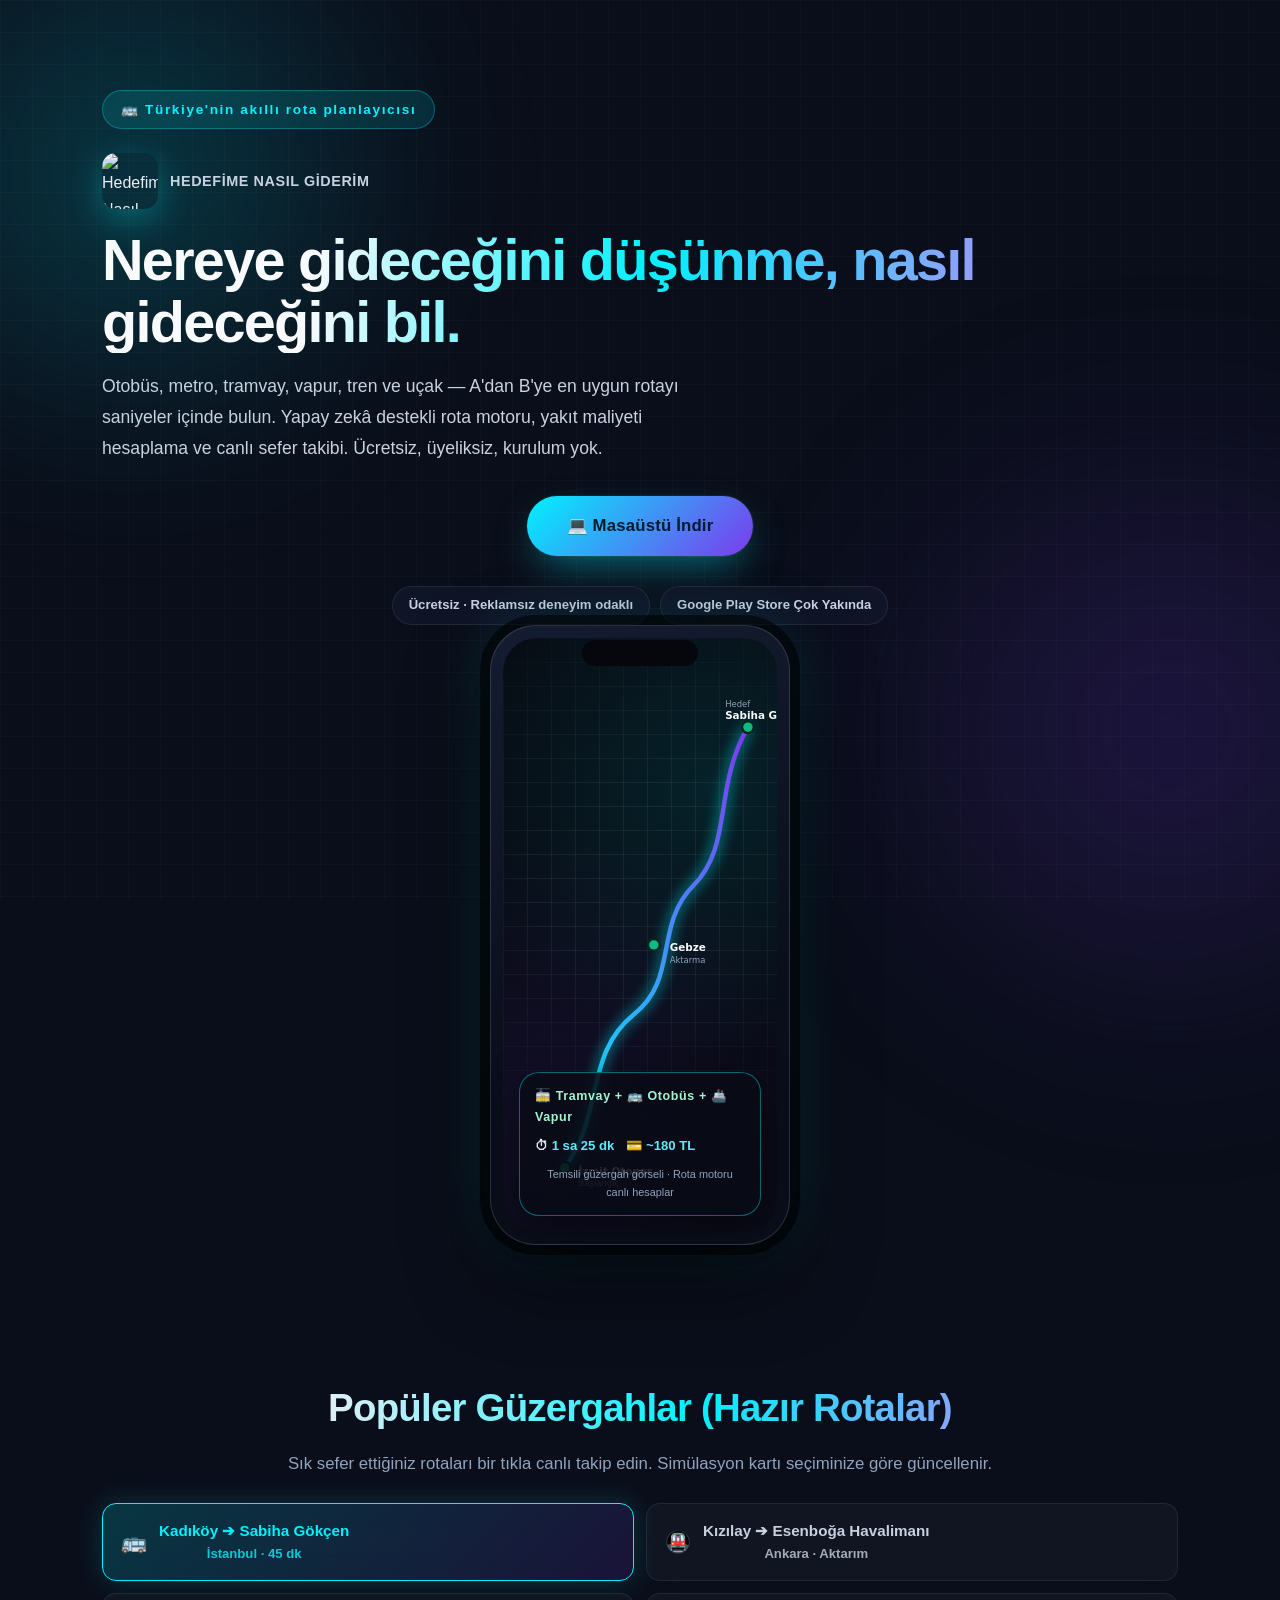
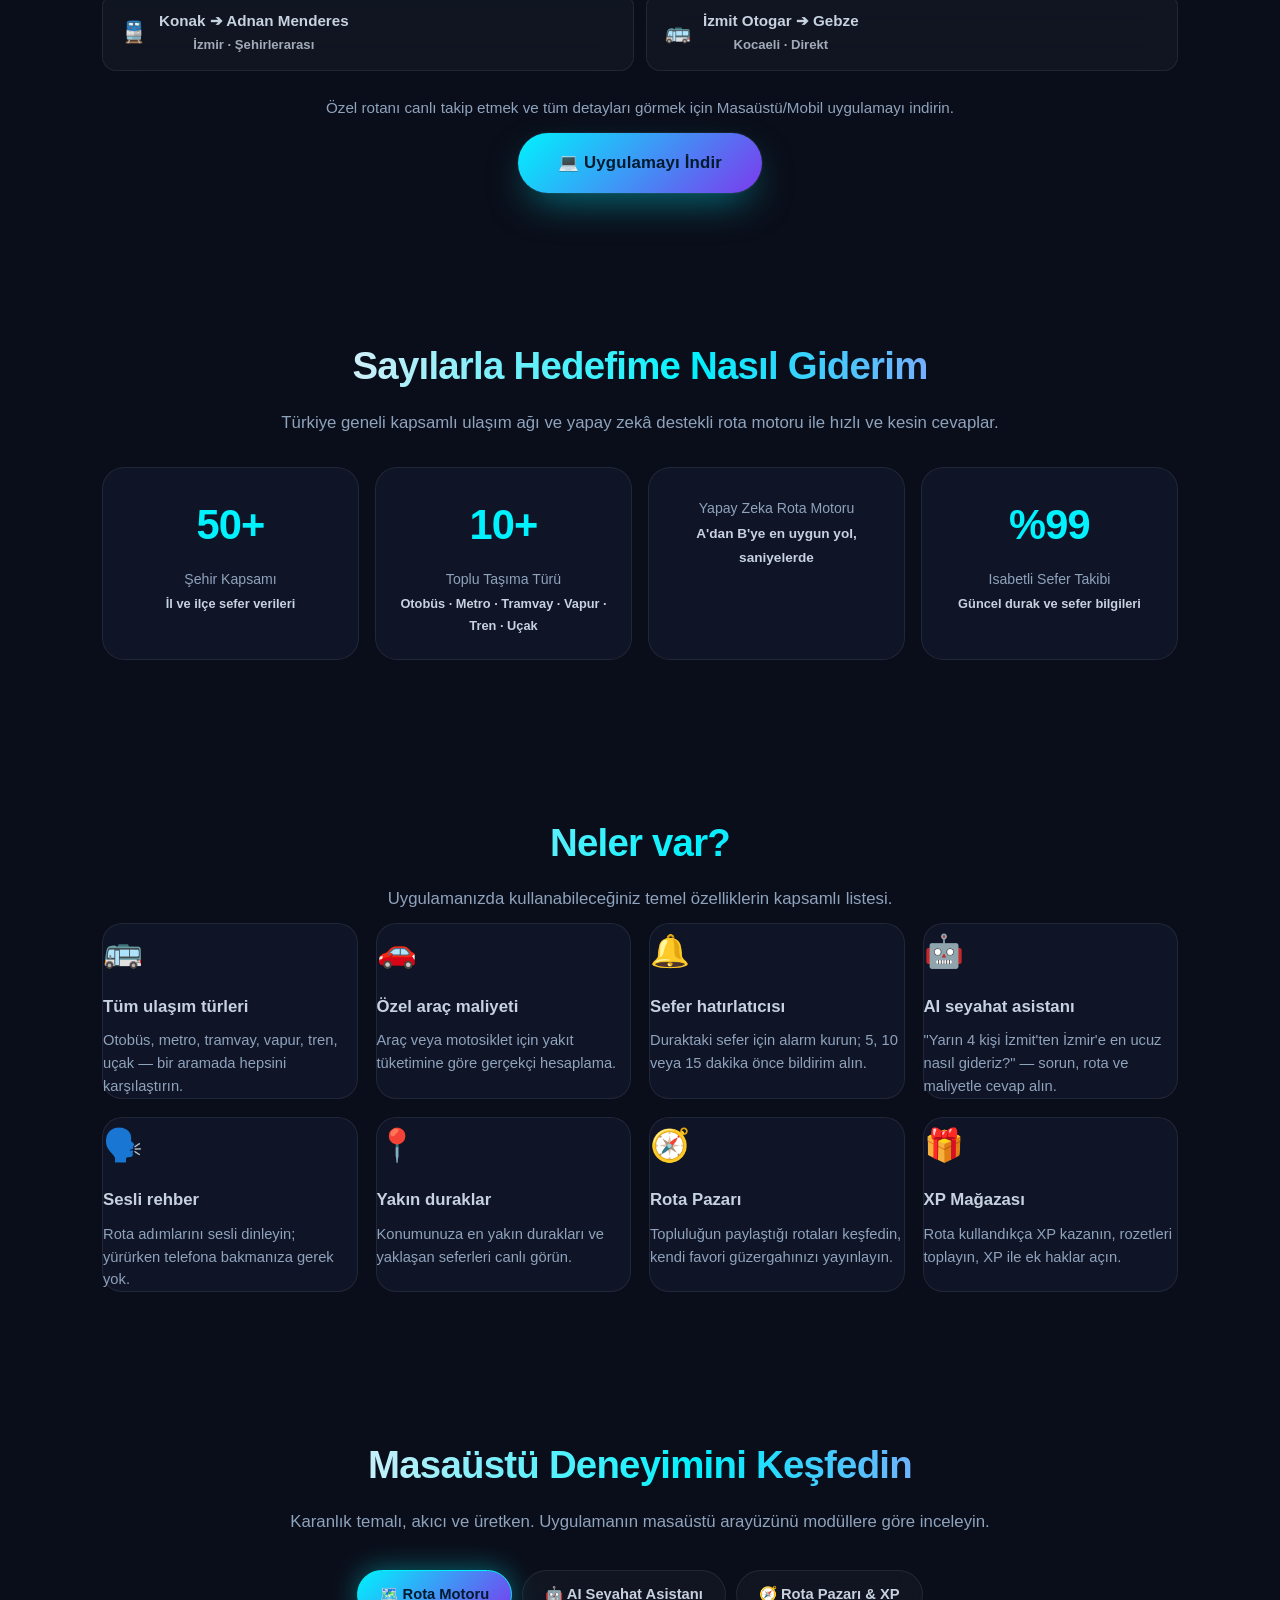
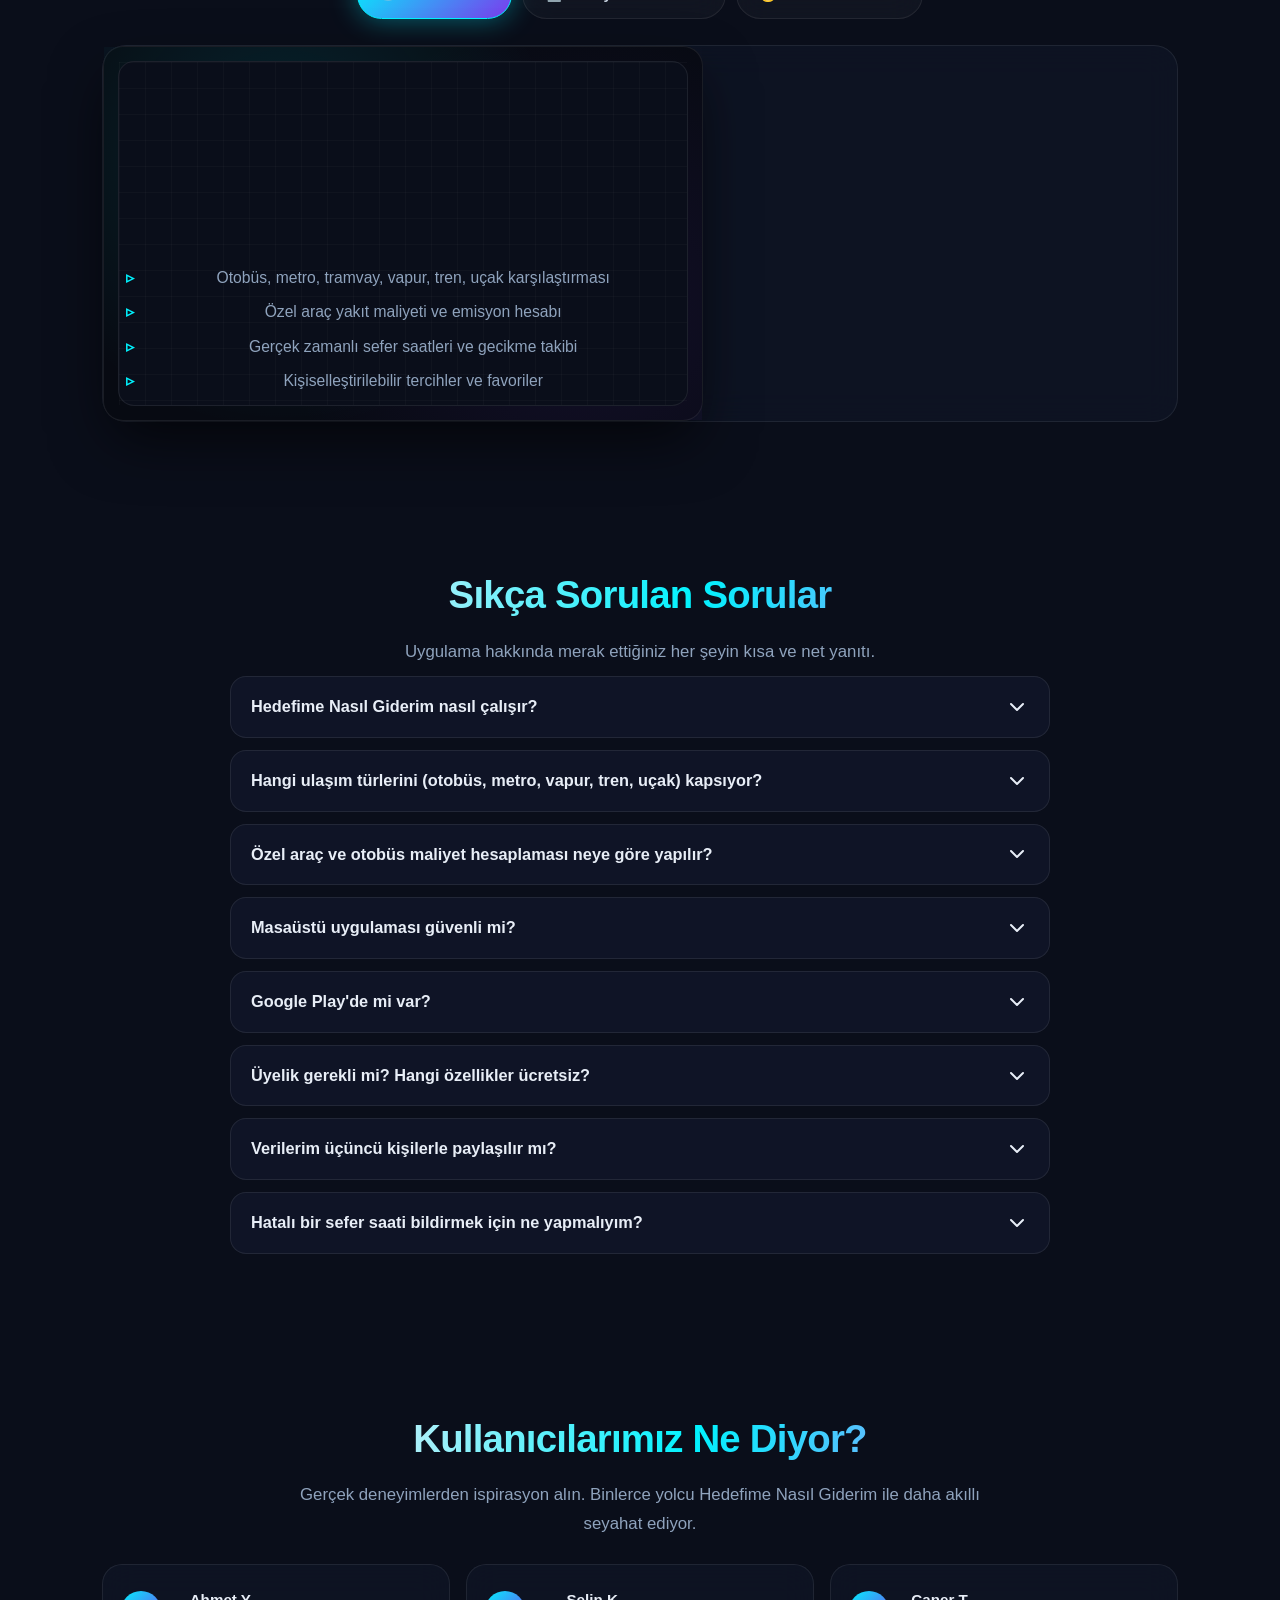
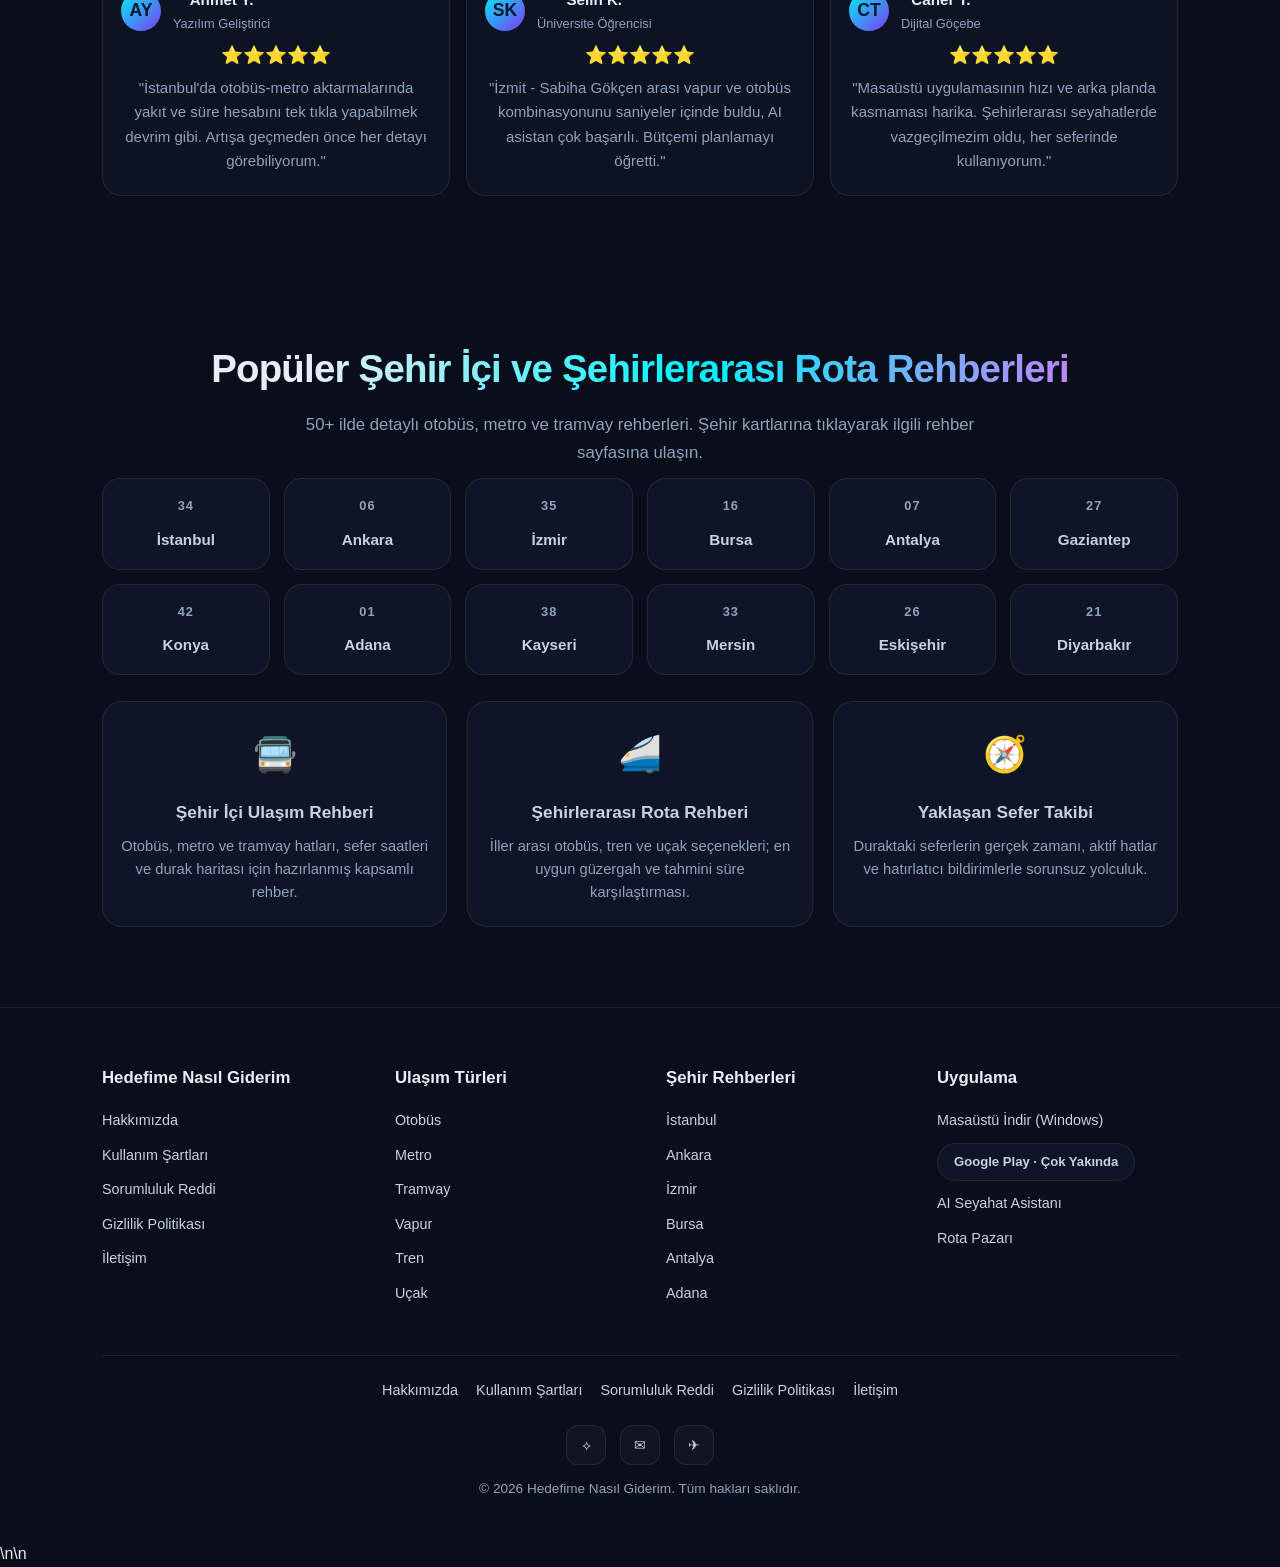
==== commit d3adb8b3: "fix: SSS bolumunu <details>/<summary> yapisina tasladi, JS toggle kaldirildi" ====
--- a/index.html
+++ b/index.html
@@ -1,4 +1,4 @@
-<!DOCTYPE html> <html lang="tr"> <head> <meta charset="UTF-8"> <meta name="viewport" content="width=device-width, initial-scale=1.0, viewport-fit=cover"> <meta name="theme-color" content="#0a0e1a"> <meta name="color-scheme" content="dark"> <link rel="manifest" href="./manifest.webmanifest"> <link rel="apple-touch-icon" href="./icon-192.png"> <meta name="mobile-web-app-capable" content="yes"> <meta name="apple-mobile-web-app-capable" content="yes"> <meta name="apple-mobile-web-app-status-bar-style" content="black-translucent"> <meta name="google-site-verification" content="ZKnSJ7NKXjMeIV3gzE6k-T2LWasR03VKn70ZzBquCCo" /> <title>Hedefime Nasıl Giderim — Akıllı Rota Planlayıcı: Otobüs, Metro, Tramvay, Tren, Uçak</title> <meta name="description" content="Türkiye'de A'dan B'ye en uygun ulaşım rotasını bul. Otobüs, metro, tramvay, vapur, tren, uçak ve özel araç seçeneklerini tek aramada karşılaştırın. Yapay zekâ destekli rota motoru, sefer saatleri, yakıt maliyeti hesaplama ve canlı sefer takibi. Masaüstü ve mobil uygulama."> <meta name="keywords" content="rota planlayıcı, otobüs saatleri, metro rotası, tramvay, vapur, tren, uçak, şehir içi ulaşım, şehirler arası rotalar, yolculuk planlama, ulaşım rehberi, Hedefime Nasıl Giderim">  <link rel="canonical" href="https://exampleuser-123.github.io/"> <meta property="og:title" content="Hedefime Nasıl Giderim — Akıllı Rota Planlayıcı"> <meta property="og:description" content="Türkiye'de A'dan B'ye en uygun ulaşım rotasını bul. Otobüs, metro, tramvay, vapur, tren, uçak ve özel araç seçeneklerini tek aramada karşılaştırın."> <meta property="og:type" content="website"> <meta property="og:url" content="https://exampleuser-123.github.io/"> <meta property="og:image" content="https://exampleuser-123.github.io/icon.png"> <meta property="og:image:width" content="1200"> <meta property="og:image:height" content="630"> <meta property="og:site_name" content="Hedefime Nasıl Giderim"> <meta property="og:locale" content="tr_TR"> <meta name="twitter:card" content="summary_large_image"> <meta name="twitter:title" content="Hedefime Nasıl Giderim — Akıllı Rota Planlayıcı"> <meta name="twitter:description" content="Türkiye'de A'dan B'ye en uygun ulaşım rotasını bul. Otobüs, metro, tramvay, vapur, tren, uçak ve özel araç seçeneklerini tek aramada karşılaştırın."> <meta name="twitter:image" content="https://exampleuser-123.github.io/icon.png">  <!-- Schema.org Unstructured Data (WebSite + Organization + SoftwareApplication) --> <script type="application/ld+json"> {   "@context": "https://schema.org",   "@graph": [     {       "@type": "Organization",       "name": "Hedefime Nasıl Giderim",       "url": "https://exampleuser-123.github.io/",       "logo": "https://exampleuser-123.github.io/icon.png",       "sameAs": [         "https://github.com/hedefimenasilgiderim/hedefime-nasil-giderim"       ],       "contactPoint": {         "@type": "ContactPoint",         "email": "hedefimenasilgiderim@gmail.com",         "contactType": "customer service",         "availableLanguage": "Turkish"       }     },     {       "@type": "WebSite",       "name": "Hedefime Nasıl Giderim",       "url": "https://exampleuser-123.github.io/",       "potentialAction": {         "@type": "SearchAction",         "target": "https://exampleuser-123.github.io/",         "query-input": "required"       }     },     {       "@type": "SoftwareApplication",       "name": "Hedefime Nasıl Giderim",       "applicationCategory": "TravelApplication",       "operatingSystem": "Windows, Android",       "offers": {         "@type": "Offer",         "price": "0",         "priceCurrency": "TRY"       }     }   ] } </script>  <style>   /* =========================================================      Tema degiskenleri — Modern Dark / Glassmorphism      ========================================================= */   :root {     --bg: #0a0e1a;     --bg-deep: #070a12;     --surface: rgba(18, 24, 43, 0.72);     --surface-2: rgba(24, 33, 61, 0.6);     --line: rgba(255, 255, 255, 0.08);     --line-strong: rgba(255, 255, 255, 0.14);     --text: #e8eef7;     --text-dim: #c7d2e0;     --muted: #8fa3bd;     --accent: #00f2fe;        /* turkuaz */     --accent-2: #7c3aed;      /* derin mor */     --accent-3: #f59e0b;      /* amber vurgulama */     --accent-ink: #001a2e;    /* turkuaz koyu metin */     --accent-ink-2: #2b0a4a;  /* mor koyu metin */     --radius: 20px;     --blur: 16px;     --transition: 400ms cubic-bezier(0.23, 1, 0.32, 1);   }    * { margin: 0; padding: 0; box-sizing: border-box; }    html {     scroll-behavior: smooth;     overflow-x: hidden;   }    body {     font-family: -apple-system, "Segoe UI", Roboto, "Helvetica Neue", Arial, sans-serif;     background: var(--bg);     color: var(--text);     line-height: 1.7;     min-height: 100dvh;     overflow-x: hidden;   }    a { color: var(--accent); text-decoration: none; }   a:hover { text-decoration: underline; text-underline-offset: 4px; }   img { display: block; max-width: 100%; }    /* =========================================================      Mesh Gradient Arka Plan — soft, bulaniklastrilmis renk kupeleri      ========================================================= */   .mesh {     position: fixed;     inset: 0;     z-index: -1;        }   .mesh::before, .mesh::after {     content: "";     position: absolute;     border-radius: 50%;     filter: blur(100px);     opacity: 0.55;     animation: mesh-drift 14s ease-in-out infinite alternate;   }   .mesh::before {     width: 700px; height: 700px;     top: -180px; left: -220px;     background: radial-gradient(circle, rgba(0, 242, 254, 0.45), transparent 60%);     animation-name: mesh-drift-a;   }   .mesh::after {     width: 860px; height: 860px;     bottom: -260px; right: -320px;     background: radial-gradient(circle, rgba(124, 58, 237, 0.42), transparent 58%);     animation-name: mesh-drift-b;     animation-delay: -3s;   }   @keyframes mesh-drift-a {     from { transform: translate(0, 0) scale(1); }     to { transform: translate(40px, -60px) scale(1.08); }   }   @keyframes mesh-drift-b {     from { transform: translate(0, 0) scale(1); }     to { transform: translate(-50px, 50px) scale(1.12); }   }    /* Hafif icinik ızgara overlay (derinlik) */   .mesh-grid {     position: fixed;     inset: 0;     z-index: -1;     background-image:       linear-gradient(rgba(255,255,255,0.025) 1px, transparent 1px),       linear-gradient(90deg, rgba(255,255,255,0.025) 1px, transparent 1px);     background-size: 32px 32px;     pointer-events: none;   }    /* =========================================================      Layout yardimcilari      ========================================================= */   .wrap {     max-width: 1120px;     margin: 0 auto;     padding: 0 22px;   }    section { padding: 70px 0; position: relative; z-index: 1; }   section > .wrap > h2,   section > .wrap > .section-head { text-align: center; margin-bottom: 10px; }   .section-head h2 { margin: 0; font-size: clamp(1.7rem, 3vw, 2.5rem); font-weight: 800; letter-spacing: -0.02em; background: linear-gradient(100deg, #e8eef7 20%, #00f2fe 55%, #c084fc 90%); -webkit-background-clip: text; background-clip: text; color: transparent; }   .section-head p { color: var(--muted); font-size: 1.05rem; margin-top: 10px; max-width: 720px; margin-left: auto; margin-right: auto; }    .badge-pill {     display: inline-flex; align-items: center; gap: 8px;     background: var(--surface);     border: 1px solid var(--line);     color: var(--text-dim);     font-size: 0.82rem; font-weight: 700;     padding: 7px 16px; border-radius: 999px;     backdrop-filter: blur(var(--blur));     transition: transform 0.2s ease, border-color 0.2s ease;   }   .badge-pill:hover { border-color: var(--accent); color: var(--accent); transform: translateY(-1px); text-decoration: none; }    /* Glassmorphism kart */   .glass {     background: var(--surface);     border: 1px solid var(--line);     border-radius: var(--radius);     backdrop-filter: blur(var(--blur));     -webkit-backdrop-filter: blur(var(--blur));     transition: transform 0.35s ease, border-color 0.35s ease, box-shadow 0.35s ease;   }   .glass:hover {     transform: translateY(-4px);     border-color: var(--line-strong);     box-shadow: 0 20px 40px -10px rgba(0,0,0,0.55), 0 0 0 1px rgba(0,242,254,0.08);   }   .glass.accented:hover {     border-color: rgba(0,242,254,0.45);     box-shadow: 0 20px 40px -10px rgba(0,0,0,0.55), 0 0 30px rgba(0,242,254,0.12);   }    /* Butonlar */   .btn {     display: inline-flex; align-items: center; justify-content: center; gap: 10px;     border: 0; border-radius: 999px; font: inherit; font-weight: 800;     cursor: pointer; text-decoration: none; transition: all 0.3s ease;     letter-spacing: 0.01em;   }   .btn-primary {     background: linear-gradient(135deg, var(--accent), var(--accent-2));     color: var(--accent-ink);     padding: 16px 40px; font-size: 1.05rem;     box-shadow: 0 16px 40px -12px rgba(0,242,254,0.5), 0 0 0 1px rgba(255,255,255,0.06);   }   .btn-primary:hover {     transform: translateY(-3px);     box-shadow: 0 22px 48px -10px rgba(0,242,254,0.65), 0 0 0 1px rgba(255,255,255,0.12);     filter: brightness(1.08);   }   .btn-primary:active { transform: translateY(-1px); }   .btn-outline {     background: rgba(255,255,255,0.03);     color: var(--text);     border: 1px solid var(--line);     padding: 15px 36px; font-size: 1.05rem; font-weight: 800;   }   .btn-outline:hover {     border-color: var(--accent);     color: var(--accent);     transform: translateY(-3px);     box-shadow: 0 0 28px rgba(0,242,254,0.18);   }   .btn-group { display: flex; flex-direction: column; gap: 14px; }   @media (min-width: 640px) { .btn-group { flex-direction: row; justify-content: center; } }    /* Google Play rozeti */   .play-badge {     display: inline-flex; align-items: center; gap: 10px;     background: rgba(0,0,0,0.35);     border: 1px solid var(--line);     color: var(--text);     padding: 12px 20px; border-radius: 12px; font-size: 0.95rem; font-weight: 800;     backdrop-filter: blur(var(--blur));     transition: transform 0.3s ease, box-shadow 0.3s ease;     position: relative;    }   .play-badge::before {     content: ""; position: absolute; inset: 0; border-radius: 12px;     background: linear-gradient(90deg, transparent, rgba(255,255,255,0.12), transparent);     transform: translateX(-100%); transition: transform 0.8s ease;   }   .play-badge:hover::before { transform: translateX(100%); }   .play-badge:hover { transform: translateY(-2px); box-shadow: 0 10px 30px rgba(0,242,254,0.2); border-color: var(--accent); }   .play-badge span.tag { color: var(--muted); font-size: 0.78rem; text-transform: uppercase; letter-spacing: 0.06em; opacity: 0.9; }   .play-badge span.tag strong { color: var(--accent); }    /* =========================================================      Hero — arama Kutusu YOK, canli rota simulasyonu      ========================================================= */   .hero {     position: relative;     padding: 90px 0 60px;     overflow: visible;   }   .hero-eyebrow {     display: inline-flex; align-items: center; gap: 8px;     font-size: 0.85rem; font-weight: 800; letter-spacing: 0.12em;     color: var(--accent);     background: rgba(0,242,254,0.12);     border: 1px solid rgba(0,242,254,0.28);     border-radius: 999px; padding: 7px 18px;     backdrop-filter: blur(8px);   }   .hero-brand {     display: flex; align-items: center; gap: 12px; margin-top: 24px;   }   .hero-brand img { width: 56px; height: 56px; border-radius: 14px; box-shadow: 0 10px 34px rgba(0,242,254,0.3); }   .hero-brand span { font-weight: 800; letter-spacing: 0.04em; font-size: 0.9rem; text-transform: uppercase; color: var(--text-dim); }   .hero-title {     margin: 20px 0 0;     font-size: clamp(2.1rem, 5.2vw, 3.6rem);     line-height: 1.08; font-weight: 900; letter-spacing: -0.03em;     background: linear-gradient(100deg, #f8fafc 20%, #00f2fe 50%, #c084fc 90%);     -webkit-background-clip: text; background-clip: text; color: transparent;   }   .hero-sub {     margin-top: 18px; color: var(--text-dim); font-size: 1.1rem;     max-width: 620px; line-height: 1.75;   }   .hero-cta { margin-top: 32px; }   .hero-badges {     display: flex; flex-wrap: wrap; gap: 10px; justify-content: center; margin-top: 30px;   }    /* Canli Rota Simulasyon Kartı — telefon maketi (interaktif SVG) */   .sim-stage { position: relative; display: flex; justify-content: center; align-items: center; min-height: 620px; }   .sim-phone {     position: relative; width: 300px; height: 620px; border-radius: 46px;     background: linear-gradient(160deg, #141c30, #0a0e1a 65%);     border: 1px solid var(--line-strong);     box-shadow:       0 0 0 10px rgba(0,0,0,0.6),       0 30px 80px rgba(0,0,0,0.65),       0 0 60px rgba(0,242,254,0.18);      transform-style: preserve-3d;   }   .sim-phone::before {     content: ""; position: absolute; top: 14px; left: 50%; transform: translateX(-50%);     width: 116px; height: 26px; border-radius: 999px; background: #05070d; z-index: 4;   }   .sim-screen {     position: absolute; inset: 12px; border-radius: 34px;      background:       radial-gradient(circle at 75% 25%, rgba(0,242,254,0.10), transparent 55%),       radial-gradient(circle at 20% 80%, rgba(124,58,237,0.10), transparent 55%),       #070a12;   }   .sim-grid {     position: absolute; inset: 0;     background-image:       linear-gradient(rgba(255,255,255,0.06) 1px, transparent 1px),       linear-gradient(90deg, rgba(255,255,255,0.06) 1px, transparent 1px);     background-size: 24px 24px;     mask-image: radial-gradient(circle at 50% 40%, #000 28%, transparent 80%);   }   .sim-route { position: absolute; inset: 0; width: 100%; height: 100%; }   .sim-line {     fill: none; stroke: url(#simGlow); stroke-width: 4.5; stroke-linecap: round;     filter: drop-shadow(0 0 7px rgba(0,242,254,0.9));     stroke-dasharray: 760; stroke-dashoffset: 760;     animation: sim-draw 3.4s ease-out forwards 0.5s;   }   @keyframes sim-draw { to { stroke-dashoffset: 0; } }   .sim-dot {     fill: #10b981; stroke: #012620; stroke-width: 2.5;     transform-box: fill-box; transform-origin: center;     animation: sim-dot 2.1s ease-in-out infinite;   }   @keyframes sim-dot {     0%,100% { transform: scale(1); opacity: 1; }     50% { transform: scale(1.8); opacity: 0.6; }   }   .sim-dot:nth-child(2) { animation-delay: 0.9s; }   .sim-dot:nth-child(3) { animation-delay: 1.9s; }   .sim-pin {     fill: #f8fafc; font: 700 10.5px system-ui; pointer-events: none;   }   .sim-pin-sub { fill: var(--muted); font: 500 8.5px system-ui; pointer-events: none; }   .sim-card {     position: absolute; left: 16px; right: 16px; bottom: 16px;     background: rgba(8,12,22,0.88); border: 1px solid rgba(0,242,254,0.4);     border-radius: 20px; padding: 13px 15px; backdrop-filter: blur(10px);     box-shadow: 0 10px 34px rgba(0,0,0,0.5); z-index: 3;   }   .sim-card .modes { font-size: 0.78rem; font-weight: 800; color: #a7f3d0; letter-spacing: 0.05em; }   .sim-card .meta {     display: flex; gap: 12px; margin-top: 7px; font-size: 0.82rem; font-weight: 800; color: var(--text);   }   .sim-card .meta b { color: #67e8f9; }   .sim-card .demo {     margin-top: 7px; font-size: 0.68rem; color: var(--muted); text-align: center;   }   .sim-float { animation: sim-float 7s ease-in-out infinite; }   @keyframes sim-float {     0%,100% { transform: translateY(0); }     50% { transform: translateY(-16px); }   }   .sim-tilt-glare {     position: absolute; inset: 0; border-radius: 46px;     background: linear-gradient(135deg, rgba(255,255,255,0.12) 0%, rgba(255,255,255,0) 40%, rgba(255,255,255,0.06) 100%);     opacity: 0; transition: opacity 0.3s ease; pointer-events: none; z-index: 2;   }   .sim-phone:hover .sim-tilt-glare { opacity: 1; }   .sim-tilt { transform-style: preserve-3d; }    @media (max-width: 720px) {     .hero { padding: 70px 0 40px; }     .sim-phone { width: 260px; height: 540px; }     .sim-card { bottom: 12px; left: 12px; right: 12px; padding: 11px 13px; }   }    /* =========================================================      Metrik sayacları (animasyonlu sayim)      ========================================================= */   .metrics { display: grid; grid-template-columns: repeat(4, 1fr); gap: 16px; margin: 30px 0 10px; }   .metric {     background: var(--surface); border: 1px solid var(--line);     border-radius: 22px; padding: 22px 18px; text-align: center;     backdrop-filter: blur(var(--blur));     transition: transform 0.35s ease, border-color 0.35s ease;   }   .metric:hover { transform: translateY(-4px); border-color: var(--accent); }   .metric .num {     font-size: clamp(1.9rem, 4vw, 2.6rem); font-weight: 900; color: var(--accent);     letter-spacing: -0.02em;   }   .metric .label { color: var(--muted); font-size: 0.88rem; margin-top: 8px; line-height: 1.45; }   .metric .sub { color: var(--text-dim); font-size: 0.8rem; margin-top: 4px; font-weight: 600; }   @media (max-width: 900px) { .metrics { grid-template-columns: repeat(2, 1fr); } }   @media (max-width: 520px) { .metrics { grid-template-columns: 1fr; } }    /* =========================================================      Ozellik kartlari — glassmorphism      ========================================================= */   .features { display: grid; grid-template-columns: repeat(4, 1fr); gap: 18px; }   .feature .ico { font-size: 2rem; margin-bottom: 14px; }   .feature h3 { font-size: 1.05rem; margin-bottom: 8px; color: var(--text-dim); }   .feature p { color: var(--muted); font-size: 0.92rem; line-height: 1.55; }   @media (max-width: 1024px) { .features { grid-template-columns: repeat(2, 1fr); } }   @media (max-width: 560px) { .features { grid-template-columns: 1fr; } }    /* =========================================================      FAQ Akordeon      ========================================================= */   .faq { max-width: 820px; margin: 0 auto; }   .faq-item {     background: var(--surface); border: 1px solid var(--line);     border-radius: 16px; margin-bottom: 12px;      transition: border-color 0.3s ease, box-shadow 0.3s ease;   }   .faq-item.open { border-color: var(--accent); box-shadow: 0 0 24px rgba(0,242,254,0.1); }   .faq-q {     display: flex; align-items: center; justify-content: space-between;     padding: 16px 20px; cursor: pointer; font-size: 1.02rem; font-weight: 700;     color: var(--text); background: transparent; border: 0; text-align: left; width: 100%;     transition: color 0.3s ease;   }   .faq-q:hover { color: var(--accent); }   .faq-q .q-mark {     width: 24px; height: 24px; display: block; flex-shrink: 0; transition: transform 0.35s ease;   }   .faq-item.open .faq-q .q-mark { transform: rotate(180deg); color: var(--accent); }   .faq-answer {     display: none;      padding: 0 20px; color: var(--muted); font-size: 0.96rem; line-height: 1.6;          border-top: 1px solid var(--line);   }   .faq-item.open .faq-answer { display: block; padding: 14px 20px 20px; }   .faq-answer p { margin: 0 0 10px; }   .faq-answer p:last-child { margin-bottom: 0; }    /* =========================================================      Sehir rehberi kartlari (tiklanabilir)      ========================================================= */   .cities { display: grid; grid-template-columns: repeat(6, 1fr); gap: 14px; }   .city-card {     background: var(--surface); border: 1px solid var(--line);     border-radius: 18px; padding: 16px 12px; text-align: center;     text-decoration: none; color: var(--text-dim);     transition: transform 0.3s ease, border-color 0.3s ease, box-shadow 0.3s ease;     backdrop-filter: blur(var(--blur));     display: flex; flex-direction: column; align-items: center; gap: 10px;   }   .city-card:hover {     transform: translateY(-4px); border-color: var(--accent); color: var(--accent);     box-shadow: 0 16px 32px -6px rgba(0,242,254,0.12);   }   .city-card .num { font-size: 0.8rem; font-weight: 800; color: var(--muted); letter-spacing: 0.08em; text-transform: uppercase; }   .city-card .name { font-weight: 800; font-size: 0.95rem; }   @media (max-width: 1120px) { .cities { grid-template-columns: repeat(4, 1fr); } }   @media (max-width: 820px) { .cities { grid-template-columns: repeat(3, 1fr); } }   @media (max-width: 560px) { .cities { grid-template-columns: repeat(2, 1fr); } }    /* Rota rehberi icerik karti */   .guide-grid { display: grid; grid-template-columns: repeat(3, 1fr); gap: 20px; margin-top: 26px; }   .guide-card {     background: var(--surface); border: 1px solid var(--line);     border-radius: 20px; padding: 22px 18px; text-align: center;     backdrop-filter: blur(var(--blur));     transition: transform 0.35s ease, border-color 0.35s ease;   }   .guide-card:hover { transform: translateY(-4px); border-color: var(--accent-2); }   .guide-card .g-ico { font-size: 2.2rem; margin-bottom: 14px; }   .guide-card h3 { font-size: 1.08rem; margin-bottom: 8px; color: var(--text-dim); }   .guide-card p { color: var(--muted); font-size: 0.92rem; line-height: 1.55; }   @media (max-width: 960px) { .guide-grid { grid-template-columns: 1fr; } }    /* =========================================================      Footer      ========================================================= */   footer {     margin-top: 10px; padding: 56px 0 40px; border-top: 1px solid var(--line);     color: var(--muted); font-size: 0.9rem; z-index: 1; position: relative;   }   .footer-grid {     display: grid; grid-template-columns: 1.2fr 1.1fr 1.1fr 1.1fr; gap: 30px; margin-bottom: 40px;   }   .footer-col h4 { color: var(--text); font-size: 1.05rem; margin-bottom: 16px; font-weight: 800; }   .footer-col ul { list-style: none; }   .footer-col li { margin-bottom: 10px; }   .footer-col a { color: var(--text-dim); text-decoration: none; transition: color 0.2s ease, padding-left 0.2s ease; }   .footer-col a:hover { color: var(--accent); text-decoration: none; padding-left: 6px; }   .footer-bottom {     border-top: 1px solid var(--line); padding-top: 22px; display: flex;     flex-direction: column; align-items: center; gap: 12px;   }   .footer-bottom .nav { display: flex; flex-wrap: wrap; gap: 18px; justify-content: center; font-size: 0.9rem; }   .footer-bottom .nav a { color: var(--text-dim); text-decoration: none; }   .footer-bottom .nav a:hover { color: var(--accent); text-decoration: underline; }   .copy { color: var(--muted); font-size: 0.85rem; }   .social { display: flex; gap: 14px; margin-top: 10px; }   .social a {     display: flex; align-items: center; justify-content: center; width: 40px; height: 40px;     border: 1px solid var(--line); border-radius: 12px; color: var(--text-dim);     background: rgba(255,255,255,0.03); transition: transform 0.3s ease, border-color 0.3s ease, color 0.3s ease;   }   .social a:hover { border-color: var(--accent); color: var(--accent); transform: translateY(-3px); }    /* =========================================================      Genel yardimcilar      ========================================================= */   .center { text-align: center; }   .tag-accent { color: var(--accent); font-weight: 800; }   .sr-only {     position: absolute; width: 1px; height: 1px; padding: 0; margin: -1px;      clip: rect(0,0,0,0); border: 0;   }    /* =========================================================
+<!DOCTYPE html> <html lang="tr"> <head> <meta charset="UTF-8"> <meta name="viewport" content="width=device-width, initial-scale=1.0, viewport-fit=cover"> <meta name="theme-color" content="#0a0e1a"> <meta name="color-scheme" content="dark"> <link rel="manifest" href="./manifest.webmanifest"> <link rel="apple-touch-icon" href="./icon-192.png"> <meta name="mobile-web-app-capable" content="yes"> <meta name="apple-mobile-web-app-capable" content="yes"> <meta name="apple-mobile-web-app-status-bar-style" content="black-translucent"> <meta name="google-site-verification" content="ZKnSJ7NKXjMeIV3gzE6k-T2LWasR03VKn70ZzBquCCo" /> <title>Hedefime Nasıl Giderim — Akıllı Rota Planlayıcı: Otobüs, Metro, Tramvay, Tren, Uçak</title> <meta name="description" content="Türkiye'de A'dan B'ye en uygun ulaşım rotasını bul. Otobüs, metro, tramvay, vapur, tren, uçak ve özel araç seçeneklerini tek aramada karşılaştırın. Yapay zekâ destekli rota motoru, sefer saatleri, yakıt maliyeti hesaplama ve canlı sefer takibi. Masaüstü ve mobil uygulama."> <meta name="keywords" content="rota planlayıcı, otobüs saatleri, metro rotası, tramvay, vapur, tren, uçak, şehir içi ulaşım, şehirler arası rotalar, yolculuk planlama, ulaşım rehberi, Hedefime Nasıl Giderim">  <link rel="canonical" href="https://exampleuser-123.github.io/"> <meta property="og:title" content="Hedefime Nasıl Giderim — Akıllı Rota Planlayıcı"> <meta property="og:description" content="Türkiye'de A'dan B'ye en uygun ulaşım rotasını bul. Otobüs, metro, tramvay, vapur, tren, uçak ve özel araç seçeneklerini tek aramada karşılaştırın."> <meta property="og:type" content="website"> <meta property="og:url" content="https://exampleuser-123.github.io/"> <meta property="og:image" content="https://exampleuser-123.github.io/icon.png"> <meta property="og:image:width" content="1200"> <meta property="og:image:height" content="630"> <meta property="og:site_name" content="Hedefime Nasıl Giderim"> <meta property="og:locale" content="tr_TR"> <meta name="twitter:card" content="summary_large_image"> <meta name="twitter:title" content="Hedefime Nasıl Giderim — Akıllı Rota Planlayıcı"> <meta name="twitter:description" content="Türkiye'de A'dan B'ye en uygun ulaşım rotasını bul. Otobüs, metro, tramvay, vapur, tren, uçak ve özel araç seçeneklerini tek aramada karşılaştırın."> <meta name="twitter:image" content="https://exampleuser-123.github.io/icon.png">  <!-- Schema.org Unstructured Data (WebSite + Organization + SoftwareApplication) --> <script type="application/ld+json"> {   "@context": "https://schema.org",   "@graph": [     {       "@type": "Organization",       "name": "Hedefime Nasıl Giderim",       "url": "https://exampleuser-123.github.io/",       "logo": "https://exampleuser-123.github.io/icon.png",       "sameAs": [         "https://github.com/hedefimenasilgiderim/hedefime-nasil-giderim"       ],       "contactPoint": {         "@type": "ContactPoint",         "email": "hedefimenasilgiderim@gmail.com",         "contactType": "customer service",         "availableLanguage": "Turkish"       }     },     {       "@type": "WebSite",       "name": "Hedefime Nasıl Giderim",       "url": "https://exampleuser-123.github.io/",       "potentialAction": {         "@type": "SearchAction",         "target": "https://exampleuser-123.github.io/",         "query-input": "required"       }     },     {       "@type": "SoftwareApplication",       "name": "Hedefime Nasıl Giderim",       "applicationCategory": "TravelApplication",       "operatingSystem": "Windows, Android",       "offers": {         "@type": "Offer",         "price": "0",         "priceCurrency": "TRY"       }     }   ] } </script>  <style>   /* =========================================================      Tema degiskenleri — Modern Dark / Glassmorphism      ========================================================= */   :root {     --bg: #0a0e1a;     --bg-deep: #070a12;     --surface: rgba(18, 24, 43, 0.72);     --surface-2: rgba(24, 33, 61, 0.6);     --line: rgba(255, 255, 255, 0.08);     --line-strong: rgba(255, 255, 255, 0.14);     --text: #e8eef7;     --text-dim: #c7d2e0;     --muted: #8fa3bd;     --accent: #00f2fe;        /* turkuaz */     --accent-2: #7c3aed;      /* derin mor */     --accent-3: #f59e0b;      /* amber vurgulama */     --accent-ink: #001a2e;    /* turkuaz koyu metin */     --accent-ink-2: #2b0a4a;  /* mor koyu metin */     --radius: 20px;     --blur: 16px;     --transition: 400ms cubic-bezier(0.23, 1, 0.32, 1);   }    * { margin: 0; padding: 0; box-sizing: border-box; }    html {     scroll-behavior: smooth;     overflow-x: hidden;   }    body {     font-family: -apple-system, "Segoe UI", Roboto, "Helvetica Neue", Arial, sans-serif;     background: var(--bg);     color: var(--text);     line-height: 1.7;     min-height: 100dvh;     overflow-x: hidden;   }    a { color: var(--accent); text-decoration: none; }   a:hover { text-decoration: underline; text-underline-offset: 4px; }   img { display: block; max-width: 100%; }    /* =========================================================      Mesh Gradient Arka Plan — soft, bulaniklastrilmis renk kupeleri      ========================================================= */   .mesh {     position: fixed;     inset: 0;     z-index: -1;        }   .mesh::before, .mesh::after {     content: "";     position: absolute;     border-radius: 50%;     filter: blur(100px);     opacity: 0.55;     animation: mesh-drift 14s ease-in-out infinite alternate;   }   .mesh::before {     width: 700px; height: 700px;     top: -180px; left: -220px;     background: radial-gradient(circle, rgba(0, 242, 254, 0.45), transparent 60%);     animation-name: mesh-drift-a;   }   .mesh::after {     width: 860px; height: 860px;     bottom: -260px; right: -320px;     background: radial-gradient(circle, rgba(124, 58, 237, 0.42), transparent 58%);     animation-name: mesh-drift-b;     animation-delay: -3s;   }   @keyframes mesh-drift-a {     from { transform: translate(0, 0) scale(1); }     to { transform: translate(40px, -60px) scale(1.08); }   }   @keyframes mesh-drift-b {     from { transform: translate(0, 0) scale(1); }     to { transform: translate(-50px, 50px) scale(1.12); }   }    /* Hafif icinik ızgara overlay (derinlik) */   .mesh-grid {     position: fixed;     inset: 0;     z-index: -1;     background-image:       linear-gradient(rgba(255,255,255,0.025) 1px, transparent 1px),       linear-gradient(90deg, rgba(255,255,255,0.025) 1px, transparent 1px);     background-size: 32px 32px;     pointer-events: none;   }    /* =========================================================      Layout yardimcilari      ========================================================= */   .wrap {     max-width: 1120px;     margin: 0 auto;     padding: 0 22px;   }    section { padding: 70px 0; position: relative; z-index: 1; }   section > .wrap > h2,   section > .wrap > .section-head { text-align: center; margin-bottom: 10px; }   .section-head h2 { margin: 0; font-size: clamp(1.7rem, 3vw, 2.5rem); font-weight: 800; letter-spacing: -0.02em; background: linear-gradient(100deg, #e8eef7 20%, #00f2fe 55%, #c084fc 90%); -webkit-background-clip: text; background-clip: text; color: transparent; }   .section-head p { color: var(--muted); font-size: 1.05rem; margin-top: 10px; max-width: 720px; margin-left: auto; margin-right: auto; }    .badge-pill {     display: inline-flex; align-items: center; gap: 8px;     background: var(--surface);     border: 1px solid var(--line);     color: var(--text-dim);     font-size: 0.82rem; font-weight: 700;     padding: 7px 16px; border-radius: 999px;     backdrop-filter: blur(var(--blur));     transition: transform 0.2s ease, border-color 0.2s ease;   }   .badge-pill:hover { border-color: var(--accent); color: var(--accent); transform: translateY(-1px); text-decoration: none; }    /* Glassmorphism kart */   .glass {     background: var(--surface);     border: 1px solid var(--line);     border-radius: var(--radius);     backdrop-filter: blur(var(--blur));     -webkit-backdrop-filter: blur(var(--blur));     transition: transform 0.35s ease, border-color 0.35s ease, box-shadow 0.35s ease;   }   .glass:hover {     transform: translateY(-4px);     border-color: var(--line-strong);     box-shadow: 0 20px 40px -10px rgba(0,0,0,0.55), 0 0 0 1px rgba(0,242,254,0.08);   }   .glass.accented:hover {     border-color: rgba(0,242,254,0.45);     box-shadow: 0 20px 40px -10px rgba(0,0,0,0.55), 0 0 30px rgba(0,242,254,0.12);   }    /* Butonlar */   .btn {     display: inline-flex; align-items: center; justify-content: center; gap: 10px;     border: 0; border-radius: 999px; font: inherit; font-weight: 800;     cursor: pointer; text-decoration: none; transition: all 0.3s ease;     letter-spacing: 0.01em;   }   .btn-primary {     background: linear-gradient(135deg, var(--accent), var(--accent-2));     color: var(--accent-ink);     padding: 16px 40px; font-size: 1.05rem;     box-shadow: 0 16px 40px -12px rgba(0,242,254,0.5), 0 0 0 1px rgba(255,255,255,0.06);   }   .btn-primary:hover {     transform: translateY(-3px);     box-shadow: 0 22px 48px -10px rgba(0,242,254,0.65), 0 0 0 1px rgba(255,255,255,0.12);     filter: brightness(1.08);   }   .btn-primary:active { transform: translateY(-1px); }   .btn-outline {     background: rgba(255,255,255,0.03);     color: var(--text);     border: 1px solid var(--line);     padding: 15px 36px; font-size: 1.05rem; font-weight: 800;   }   .btn-outline:hover {     border-color: var(--accent);     color: var(--accent);     transform: translateY(-3px);     box-shadow: 0 0 28px rgba(0,242,254,0.18);   }   .btn-group { display: flex; flex-direction: column; gap: 14px; }   @media (min-width: 640px) { .btn-group { flex-direction: row; justify-content: center; } }    /* Google Play rozeti */   .play-badge {     display: inline-flex; align-items: center; gap: 10px;     background: rgba(0,0,0,0.35);     border: 1px solid var(--line);     color: var(--text);     padding: 12px 20px; border-radius: 12px; font-size: 0.95rem; font-weight: 800;     backdrop-filter: blur(var(--blur));     transition: transform 0.3s ease, box-shadow 0.3s ease;     position: relative;    }   .play-badge::before {     content: ""; position: absolute; inset: 0; border-radius: 12px;     background: linear-gradient(90deg, transparent, rgba(255,255,255,0.12), transparent);     transform: translateX(-100%); transition: transform 0.8s ease;   }   .play-badge:hover::before { transform: translateX(100%); }   .play-badge:hover { transform: translateY(-2px); box-shadow: 0 10px 30px rgba(0,242,254,0.2); border-color: var(--accent); }   .play-badge span.tag { color: var(--muted); font-size: 0.78rem; text-transform: uppercase; letter-spacing: 0.06em; opacity: 0.9; }   .play-badge span.tag strong { color: var(--accent); }    /* =========================================================      Hero — arama Kutusu YOK, canli rota simulasyonu      ========================================================= */   .hero {     position: relative;     padding: 90px 0 60px;     overflow: visible;   }   .hero-eyebrow {     display: inline-flex; align-items: center; gap: 8px;     font-size: 0.85rem; font-weight: 800; letter-spacing: 0.12em;     color: var(--accent);     background: rgba(0,242,254,0.12);     border: 1px solid rgba(0,242,254,0.28);     border-radius: 999px; padding: 7px 18px;     backdrop-filter: blur(8px);   }   .hero-brand {     display: flex; align-items: center; gap: 12px; margin-top: 24px;   }   .hero-brand img { width: 56px; height: 56px; border-radius: 14px; box-shadow: 0 10px 34px rgba(0,242,254,0.3); }   .hero-brand span { font-weight: 800; letter-spacing: 0.04em; font-size: 0.9rem; text-transform: uppercase; color: var(--text-dim); }   .hero-title {     margin: 20px 0 0;     font-size: clamp(2.1rem, 5.2vw, 3.6rem);     line-height: 1.08; font-weight: 900; letter-spacing: -0.03em;     background: linear-gradient(100deg, #f8fafc 20%, #00f2fe 50%, #c084fc 90%);     -webkit-background-clip: text; background-clip: text; color: transparent;   }   .hero-sub {     margin-top: 18px; color: var(--text-dim); font-size: 1.1rem;     max-width: 620px; line-height: 1.75;   }   .hero-cta { margin-top: 32px; }   .hero-badges {     display: flex; flex-wrap: wrap; gap: 10px; justify-content: center; margin-top: 30px;   }    /* Canli Rota Simulasyon Kartı — telefon maketi (interaktif SVG) */   .sim-stage { position: relative; display: flex; justify-content: center; align-items: center; min-height: 620px; }   .sim-phone {     position: relative; width: 300px; height: 620px; border-radius: 46px;     background: linear-gradient(160deg, #141c30, #0a0e1a 65%);     border: 1px solid var(--line-strong);     box-shadow:       0 0 0 10px rgba(0,0,0,0.6),       0 30px 80px rgba(0,0,0,0.65),       0 0 60px rgba(0,242,254,0.18);      transform-style: preserve-3d;   }   .sim-phone::before {     content: ""; position: absolute; top: 14px; left: 50%; transform: translateX(-50%);     width: 116px; height: 26px; border-radius: 999px; background: #05070d; z-index: 4;   }   .sim-screen {     position: absolute; inset: 12px; border-radius: 34px;      background:       radial-gradient(circle at 75% 25%, rgba(0,242,254,0.10), transparent 55%),       radial-gradient(circle at 20% 80%, rgba(124,58,237,0.10), transparent 55%),       #070a12;   }   .sim-grid {     position: absolute; inset: 0;     background-image:       linear-gradient(rgba(255,255,255,0.06) 1px, transparent 1px),       linear-gradient(90deg, rgba(255,255,255,0.06) 1px, transparent 1px);     background-size: 24px 24px;     mask-image: radial-gradient(circle at 50% 40%, #000 28%, transparent 80%);   }   .sim-route { position: absolute; inset: 0; width: 100%; height: 100%; }   .sim-line {     fill: none; stroke: url(#simGlow); stroke-width: 4.5; stroke-linecap: round;     filter: drop-shadow(0 0 7px rgba(0,242,254,0.9));     stroke-dasharray: 760; stroke-dashoffset: 760;     animation: sim-draw 3.4s ease-out forwards 0.5s;   }   @keyframes sim-draw { to { stroke-dashoffset: 0; } }   .sim-dot {     fill: #10b981; stroke: #012620; stroke-width: 2.5;     transform-box: fill-box; transform-origin: center;     animation: sim-dot 2.1s ease-in-out infinite;   }   @keyframes sim-dot {     0%,100% { transform: scale(1); opacity: 1; }     50% { transform: scale(1.8); opacity: 0.6; }   }   .sim-dot:nth-child(2) { animation-delay: 0.9s; }   .sim-dot:nth-child(3) { animation-delay: 1.9s; }   .sim-pin {     fill: #f8fafc; font: 700 10.5px system-ui; pointer-events: none;   }   .sim-pin-sub { fill: var(--muted); font: 500 8.5px system-ui; pointer-events: none; }   .sim-card {     position: absolute; left: 16px; right: 16px; bottom: 16px;     background: rgba(8,12,22,0.88); border: 1px solid rgba(0,242,254,0.4);     border-radius: 20px; padding: 13px 15px; backdrop-filter: blur(10px);     box-shadow: 0 10px 34px rgba(0,0,0,0.5); z-index: 3;   }   .sim-card .modes { font-size: 0.78rem; font-weight: 800; color: #a7f3d0; letter-spacing: 0.05em; }   .sim-card .meta {     display: flex; gap: 12px; margin-top: 7px; font-size: 0.82rem; font-weight: 800; color: var(--text);   }   .sim-card .meta b { color: #67e8f9; }   .sim-card .demo {     margin-top: 7px; font-size: 0.68rem; color: var(--muted); text-align: center;   }   .sim-float { animation: sim-float 7s ease-in-out infinite; }   @keyframes sim-float {     0%,100% { transform: translateY(0); }     50% { transform: translateY(-16px); }   }   .sim-tilt-glare {     position: absolute; inset: 0; border-radius: 46px;     background: linear-gradient(135deg, rgba(255,255,255,0.12) 0%, rgba(255,255,255,0) 40%, rgba(255,255,255,0.06) 100%);     opacity: 0; transition: opacity 0.3s ease; pointer-events: none; z-index: 2;   }   .sim-phone:hover .sim-tilt-glare { opacity: 1; }   .sim-tilt { transform-style: preserve-3d; }    @media (max-width: 720px) {     .hero { padding: 70px 0 40px; }     .sim-phone { width: 260px; height: 540px; }     .sim-card { bottom: 12px; left: 12px; right: 12px; padding: 11px 13px; }   }    /* =========================================================      Metrik sayacları (animasyonlu sayim)      ========================================================= */   .metrics { display: grid; grid-template-columns: repeat(4, 1fr); gap: 16px; margin: 30px 0 10px; }   .metric {     background: var(--surface); border: 1px solid var(--line);     border-radius: 22px; padding: 22px 18px; text-align: center;     backdrop-filter: blur(var(--blur));     transition: transform 0.35s ease, border-color 0.35s ease;   }   .metric:hover { transform: translateY(-4px); border-color: var(--accent); }   .metric .num {     font-size: clamp(1.9rem, 4vw, 2.6rem); font-weight: 900; color: var(--accent);     letter-spacing: -0.02em;   }   .metric .label { color: var(--muted); font-size: 0.88rem; margin-top: 8px; line-height: 1.45; }   .metric .sub { color: var(--text-dim); font-size: 0.8rem; margin-top: 4px; font-weight: 600; }   @media (max-width: 900px) { .metrics { grid-template-columns: repeat(2, 1fr); } }   @media (max-width: 520px) { .metrics { grid-template-columns: 1fr; } }    /* =========================================================      Ozellik kartlari — glassmorphism      ========================================================= */   .features { display: grid; grid-template-columns: repeat(4, 1fr); gap: 18px; }   .feature .ico { font-size: 2rem; margin-bottom: 14px; }   .feature h3 { font-size: 1.05rem; margin-bottom: 8px; color: var(--text-dim); }   .feature p { color: var(--muted); font-size: 0.92rem; line-height: 1.55; }   @media (max-width: 1024px) { .features { grid-template-columns: repeat(2, 1fr); } }   @media (max-width: 560px) { .features { grid-template-columns: 1fr; } }    /* =========================================================      FAQ Akordeon      ========================================================= */   .faq { max-width: 820px; margin: 0 auto; }   .faq-item {     background: var(--surface); border: 1px solid var(--line);     border-radius: 16px; margin-bottom: 12px;      transition: border-color 0.3s ease, box-shadow 0.3s ease;   }   .faq-item.open { border-color: var(--accent); box-shadow: 0 0 24px rgba(0,242,254,0.1); }   .faq-q {     display: flex; align-items: center; justify-content: space-between;     padding: 16px 20px; cursor: pointer; font-size: 1.02rem; font-weight: 700;     color: var(--text); background: transparent; border: 0; text-align: left; width: 100%;     transition: color 0.3s ease;   }   .faq-q:hover { color: var(--accent); }   .faq-q .q-mark {     width: 24px; height: 24px; display: block; flex-shrink: 0; transition: transform 0.35s ease;   }   details[open] summary .q-mark { transform: rotate(180deg); color: var(--accent); }   .faq-answer {     display: none;      padding: 0 20px; color: var(--muted); font-size: 0.96rem; line-height: 1.6;          border-top: 1px solid var(--line);   }   details[open] .faq-answer { display: block; padding: 14px 20px 20px; }   .faq-answer p { margin: 0 0 10px; }   .faq-answer p:last-child { margin-bottom: 0; }    /* =========================================================      Sehir rehberi kartlari (tiklanabilir)      ========================================================= */   .cities { display: grid; grid-template-columns: repeat(6, 1fr); gap: 14px; }   .city-card {     background: var(--surface); border: 1px solid var(--line);     border-radius: 18px; padding: 16px 12px; text-align: center;     text-decoration: none; color: var(--text-dim);     transition: transform 0.3s ease, border-color 0.3s ease, box-shadow 0.3s ease;     backdrop-filter: blur(var(--blur));     display: flex; flex-direction: column; align-items: center; gap: 10px;   }   .city-card:hover {     transform: translateY(-4px); border-color: var(--accent); color: var(--accent);     box-shadow: 0 16px 32px -6px rgba(0,242,254,0.12);   }   .city-card .num { font-size: 0.8rem; font-weight: 800; color: var(--muted); letter-spacing: 0.08em; text-transform: uppercase; }   .city-card .name { font-weight: 800; font-size: 0.95rem; }   @media (max-width: 1120px) { .cities { grid-template-columns: repeat(4, 1fr); } }   @media (max-width: 820px) { .cities { grid-template-columns: repeat(3, 1fr); } }   @media (max-width: 560px) { .cities { grid-template-columns: repeat(2, 1fr); } }    /* Rota rehberi icerik karti */   .guide-grid { display: grid; grid-template-columns: repeat(3, 1fr); gap: 20px; margin-top: 26px; }   .guide-card {     background: var(--surface); border: 1px solid var(--line);     border-radius: 20px; padding: 22px 18px; text-align: center;     backdrop-filter: blur(var(--blur));     transition: transform 0.35s ease, border-color 0.35s ease;   }   .guide-card:hover { transform: translateY(-4px); border-color: var(--accent-2); }   .guide-card .g-ico { font-size: 2.2rem; margin-bottom: 14px; }   .guide-card h3 { font-size: 1.08rem; margin-bottom: 8px; color: var(--text-dim); }   .guide-card p { color: var(--muted); font-size: 0.92rem; line-height: 1.55; }   @media (max-width: 960px) { .guide-grid { grid-template-columns: 1fr; } }    /* =========================================================      Footer      ========================================================= */   footer {     margin-top: 10px; padding: 56px 0 40px; border-top: 1px solid var(--line);     color: var(--muted); font-size: 0.9rem; z-index: 1; position: relative;   }   .footer-grid {     display: grid; grid-template-columns: 1.2fr 1.1fr 1.1fr 1.1fr; gap: 30px; margin-bottom: 40px;   }   .footer-col h4 { color: var(--text); font-size: 1.05rem; margin-bottom: 16px; font-weight: 800; }   .footer-col ul { list-style: none; }   .footer-col li { margin-bottom: 10px; }   .footer-col a { color: var(--text-dim); text-decoration: none; transition: color 0.2s ease, padding-left 0.2s ease; }   .footer-col a:hover { color: var(--accent); text-decoration: none; padding-left: 6px; }   .footer-bottom {     border-top: 1px solid var(--line); padding-top: 22px; display: flex;     flex-direction: column; align-items: center; gap: 12px;   }   .footer-bottom .nav { display: flex; flex-wrap: wrap; gap: 18px; justify-content: center; font-size: 0.9rem; }   .footer-bottom .nav a { color: var(--text-dim); text-decoration: none; }   .footer-bottom .nav a:hover { color: var(--accent); text-decoration: underline; }   .copy { color: var(--muted); font-size: 0.85rem; }   .social { display: flex; gap: 14px; margin-top: 10px; }   .social a {     display: flex; align-items: center; justify-content: center; width: 40px; height: 40px;     border: 1px solid var(--line); border-radius: 12px; color: var(--text-dim);     background: rgba(255,255,255,0.03); transition: transform 0.3s ease, border-color 0.3s ease, color 0.3s ease;   }   .social a:hover { border-color: var(--accent); color: var(--accent); transform: translateY(-3px); }    /* =========================================================      Genel yardimcilar      ========================================================= */   .center { text-align: center; }   .tag-accent { color: var(--accent); font-weight: 800; }   .sr-only {     position: absolute; width: 1px; height: 1px; padding: 0; margin: -1px;      clip: rect(0,0,0,0); border: 0;   }    /* =========================================================
    Populer Guzergahlar Widget
    ========================================================= */
 .routes-widget { display: grid; grid-template-columns: repeat(2, 1fr); gap: 12px; margin-top: 24px; }
@@ -161,7 +161,65 @@
       </div>
     </div>
   </div>
-</section><!-- ============ SSS ============ --> <section>   <div class="wrap center">     <div class="section-head">       <h2>Sıkça Sorulan Sorular</h2>       <p>Uygulama hakkında merak ettiğiniz her şeyin kısa ve net yanıtı.</p>     </div>     <div class="faq">       <div class="faq-item">         <button class="faq-q" aria-expanded="false" aria-controls="faq-1">           Hedefime Nasıl Giderim nasıl çalışır? <svg class="q-mark" viewBox="0 0 24 24" fill="none" stroke="currentColor" stroke-width="2" stroke-linecap="round" stroke-linejoin="round" aria-hidden="true"><polyline points="6 9 12 15 18 9"></polyline></svg>         </button>         <div class="faq-answer" id="faq-1">           <p>Uygulama, şehrinizdeki otobüs, metro, tramvay, vapur, tren ve uçak sefer verilerini tek bir arayüzde birleştirir. Nereden nereye gitmek istediğinizi girin; rota motoru aktarmalı kombinasyonları, süreyi ve maliyeti hesaplayarak en uygun seçeneği sunar.</p>         </div>       </div>       <div class="faq-item">         <button class="faq-q" aria-expanded="false" aria-controls="faq-2">           Hangi ulaşım türlerini (otobüs, metro, vapur, tren, uçak) kapsıyor? <svg class="q-mark" viewBox="0 0 24 24" fill="none" stroke="currentColor" stroke-width="2" stroke-linecap="round" stroke-linejoin="round" aria-hidden="true"><polyline points="6 9 12 15 18 9"></polyline></svg>         </button>         <div class="faq-answer" id="faq-2">           <p>Şehir içi (otobüs, metro, tramvay, marmaray, feribot/vapur) ve şehirler arası (otobüs, tren, uçak) tüm ulaşım türlerini destekler. Aktarmalı rotalar (ör. otobüs + vapur) da hesaplanabilir.</p>         </div>       </div>       <div class="faq-item">         <button class="faq-q" aria-expanded="false" aria-controls="faq-3">           Özel araç ve otobüs maliyet hesaplaması neye göre yapılır? <svg class="q-mark" viewBox="0 0 24 24" fill="none" stroke="currentColor" stroke-width="2" stroke-linecap="round" stroke-linejoin="round" aria-hidden="true"><polyline points="6 9 12 15 18 9"></polyline></svg>         </button>         <div class="faq-answer" id="faq-3">           <p>Özel araç için aracınızın yakıt tüketimi (litre/100 km), mesafe ve güncel yakıt fiyatı baz alınarak tahmini maliyet hesaplanır. Toplu taşıma için ise durak sefer ücretleri kullanılır. Tüm sonuçlar tahmindir ve gerçek tarifeye göre değişebilir.</p>         </div>       </div>       <div class="faq-item">         <button class="faq-q" aria-expanded="false" aria-controls="faq-4">           Masaüstü uygulaması güvenli mi? <svg class="q-mark" viewBox="0 0 24 24" fill="none" stroke="currentColor" stroke-width="2" stroke-linecap="round" stroke-linejoin="round" aria-hidden="true"><polyline points="6 9 12 15 18 9"></polyline></svg>         </button>         <div class="faq-answer" id="faq-4">           <p>Evet. Masaüstü sürümü (Windows) bağımsız bir yürütülebilir dosya olarak dağıtılır. Kullanıcı konumu, favori rotalar ve sohbet geçmişi varsayılan olarak yalnızca cihazınızda saklanır; hesapla giriş yaptıysanız eşleştirme şifreli olarak sunucuda tutulur.</p>         </div>       </div>       <div class="faq-item">         <button class="faq-q" aria-expanded="false" aria-controls="faq-5">           Google Play'de mi var? <svg class="q-mark" viewBox="0 0 24 24" fill="none" stroke="currentColor" stroke-width="2" stroke-linecap="round" stroke-linejoin="round" aria-hidden="true"><polyline points="6 9 12 15 18 9"></polyline></svg>         </button>         <div class="faq-answer" id="faq-5">           <p>Android sürümü hazırlanma aşamasındadır ve çok yakında Google Play Store'da yayımlanacak olacaktır. O süre için masaüstü uygulamasını indirerek kullanmaya başlayabilirsiniz.</p>         </div>       </div>       <div class="faq-item">         <button class="faq-q" aria-expanded="false" aria-controls="faq-6">           Üyelik gerekli mi? Hangi özellikler ücretsiz? <svg class="q-mark" viewBox="0 0 24 24" fill="none" stroke="currentColor" stroke-width="2" stroke-linecap="round" stroke-linejoin="round" aria-hidden="true"><polyline points="6 9 12 15 18 9"></polyline></svg>         </button>         <div class="faq-answer" id="faq-6">           <p>Hayır, üyelik zorunlu değildir. Temel rota planlama, yakın duraklar ve sefer bilgileri ücretsizdir. AI asistanı, sefer hatırlatıcısı ve XP Mağazası gibi gelişmiş özellikler giriş yaparak kullanılabilir.</p>         </div>       </div>       <div class="faq-item">         <button class="faq-q" aria-expanded="false" aria-controls="faq-7">           Verilerim üçüncü kişilerle paylaşılır mı? <svg class="q-mark" viewBox="0 0 24 24" fill="none" stroke="currentColor" stroke-width="2" stroke-linecap="round" stroke-linejoin="round" aria-hidden="true"><polyline points="6 9 12 15 18 9"></polyline></svg>         </button>         <div class="faq-answer" id="faq-7">           <p>Hayır, verileriniz satılmaz. Yalnızca kimlik doğrulama için Google ve reklam için AdMob ile sınırlı paylaşım gerçekleştirilir. Ayrıntılı bilgi için Gizlilik Politikası sayfamızı ziyaret edebilirsiniz.</p>         </div>       </div>       <div class="faq-item">         <button class="faq-q" aria-expanded="false" aria-controls="faq-8">           Hatalı bir sefer saati bildirmek için ne yapmalıyım? <svg class="q-mark" viewBox="0 0 24 24" fill="none" stroke="currentColor" stroke-width="2" stroke-linecap="round" stroke-linejoin="round" aria-hidden="true"><polyline points="6 9 12 15 18 9"></polyline></svg>         </button>         <div class="faq-answer" id="faq-8">           <p>Uygulama içi geri bildirim formu ya da İletişim sayfası üzerinden bize ulaşabilirsiniz. Bildirdiğiniz hatalar incelenerek veri kaynakları güncellenir.</p>         </div>       </div>     </div>   </div> </section>  <!-- ============ SEHIR REHBERI ============ --> <!-- ============ TESTIMONIALS ============ -->
+</section><!-- ============ SSS ============ -->
+<section>
+  <div class="wrap center">
+    <div class="section-head">
+      <h2>Sıkça Sorulan Sorular</h2>
+      <p>Uygulama hakkında merak ettiğiniz her şeyin kısa ve net yanıtı.</p>
+    </div>
+    <div class="faq">
+      <details class="faq-item">
+        <summary class="faq-q">Hedefime Nasıl Giderim nasıl çalışır? <svg class="q-mark" viewBox="0 0 24 24" fill="none" stroke="currentColor" stroke-width="2" stroke-linecap="round" stroke-linejoin="round" aria-hidden="true"><polyline points="6 9 12 15 18 9"></polyline></svg></summary>
+        <div class="faq-answer">
+          <p>Uygulama, şehirinizdeki otobüs, metro, tramvay, vapur, tren ve uçak sefer verilerini tek bir arayüzde birleştirir. Nereden nereye gitmek istediğinizi girin; rota motoru aktarmalı kombinasyonları, süreyi ve maliyeti hesaplayarak en uygun seçeneği sunar.</p>
+        </div>
+      </details>
+      <details class="faq-item">
+        <summary class="faq-q">Hangi ulaşım türlerini (otobüs, metro, vapur, tren, uçak) kapsıyor? <svg class="q-mark" viewBox="0 0 24 24" fill="none" stroke="currentColor" stroke-width="2" stroke-linecap="round" stroke-linejoin="round" aria-hidden="true"><polyline points="6 9 12 15 18 9"></polyline></svg></summary>
+        <div class="faq-answer">
+          <p>Şehir içi (otobüs, metro, tramvay, marmaray, feribot/vapur) ve şehirler arası (otobüs, tren, uçak) tüm ulaşım türlerini destekler. Aktarmalı rotalar (ör. otobüs + vapur) da hesaplanabilir.</p>
+        </div>
+      </details>
+      <details class="faq-item">
+        <summary class="faq-q">Özel araç ve otobüs maliyet hesaplaması neye göre yapılır? <svg class="q-mark" viewBox="0 0 24 24" fill="none" stroke="currentColor" stroke-width="2" stroke-linecap="round" stroke-linejoin="round" aria-hidden="true"><polyline points="6 9 12 15 18 9"></polyline></svg></summary>
+        <div class="faq-answer">
+          <p>Özel araç için aracınızın yakıt tüketimi (litre/100 km), mesafe ve güncel yakıt fiyatı baz alınarak tahmini maliyet hesaplanır. Toplu taşıma için ise durak sefer ücretleri kullanılır. Tüm sonuçlar tahmindir ve gerçek tarifeye göre değişebilir.</p>
+        </div>
+      </details>
+      <details class="faq-item">
+        <summary class="faq-q">Masaüstü uygulaması güvenli mi? <svg class="q-mark" viewBox="0 0 24 24" fill="none" stroke="currentColor" stroke-width="2" stroke-linecap="round" stroke-linejoin="round" aria-hidden="true"><polyline points="6 9 12 15 18 9"></polyline></svg></summary>
+        <div class="faq-answer">
+          <p>Evet. Masaüstü sürümü (Windows) bağımsız bir yürütülebilir dosya olarak dağıtılır. Kullanıcı konumu, favori rotalar ve sohbet geçmişi varsayılan olarak yalnızca cihazınızda saklanır; hesapla giriş yaptıysanız eşleştirme şifreli olarak sunucuda tutulur.</p>
+        </div>
+      </details>
+      <details class="faq-item">
+        <summary class="faq-q">Google Play'de mi var? <svg class="q-mark" viewBox="0 0 24 24" fill="none" stroke="currentColor" stroke-width="2" stroke-linecap="round" stroke-linejoin="round" aria-hidden="true"><polyline points="6 9 12 15 18 9"></polyline></svg></summary>
+        <div class="faq-answer">
+          <p>Android sürümü hazırlanma aşamasındadır ve çok yakında Google Play Store'da yayımlanacak olacaktır. O süre için masaüstü uygulamasını indirerek kullanmaya başlayabilirsiniz.</p>
+        </div>
+      </details>
+      <details class="faq-item">
+        <summary class="faq-q">Üyelik gerekli mi? Hangi özellikler ücretsiz? <svg class="q-mark" viewBox="0 0 24 24" fill="none" stroke="currentColor" stroke-width="2" stroke-linecap="round" stroke-linejoin="round" aria-hidden="true"><polyline points="6 9 12 15 18 9"></polyline></svg></summary>
+        <div class="faq-answer">
+          <p>Hayır, üyelik zorunlu değildir. Temel rota planlama, yakın duraklar ve sefer bilgileri ücretsizdir. AI asistanı, sefer hatırlatıcısı ve XP Mağazası gibi gelişmiş özellikler giriş yaparak kullanılabilir.</p>
+        </div>
+      </details>
+      <details class="faq-item">
+        <summary class="faq-q">Verilerim üçüncü kişilerle paylaşılır mı? <svg class="q-mark" viewBox="0 0 24 24" fill="none" stroke="currentColor" stroke-width="2" stroke-linecap="round" stroke-linejoin="round" aria-hidden="true"><polyline points="6 9 12 15 18 9"></polyline></svg></summary>
+        <div class="faq-answer">
+          <p>Hayır, verileriniz satılmaz. Yalnızca kimlik doğrulama için Google ve reklam için AdMob ile sınırlı paylaşım gerçekleştirilir. Ayrıntılı bilgi için Gizlilik Politikası sayfamızı ziyaret edebilirsiniz.</p>
+        </div>
+      </details>
+      <details class="faq-item">
+        <summary class="faq-q">Hatalı bir sefer saati bildirmek için ne yapmalıyım? <svg class="q-mark" viewBox="0 0 24 24" fill="none" stroke="currentColor" stroke-width="2" stroke-linecap="round" stroke-linejoin="round" aria-hidden="true"><polyline points="6 9 12 15 18 9"></polyline></svg></summary>
+        <div class="faq-answer">
+          <p>Uygulama içi geri bildirim formu ya da İletişim sayfası üzerinden bize ulaşabilirsiniz. Bildirdiğiniz hatalar incelenerek veri kaynakları güncellenir.</p>
+        </div>
+      </details>
+    </div>
+  </div>
+</section><!-- ============ TESTIMONIALS ============ -->
 <section>
   <div class="wrap center">
     <div class="section-head">
@@ -208,16 +266,7 @@
 })();
 (function(){
   (function(){
-  document.querySelectorAll('.faq-q').forEach(function(btn){
-    btn.addEventListener('click', function(){
-      var item = btn.closest('.faq-item');
-      var open = item.classList.toggle('open');
-      btn.setAttribute('aria-expanded', open);
-      var answer = item.querySelector('.faq-answer');
-      if(answer){ answer.style.display = open ? 'block' : 'none'; }
-    });
-  });
-})();(function(){
+  function(){
   var btns = document.querySelectorAll('.tab-btn');
   var panels = document.querySelectorAll('.tab-panel');
   btns.forEach(function(b){
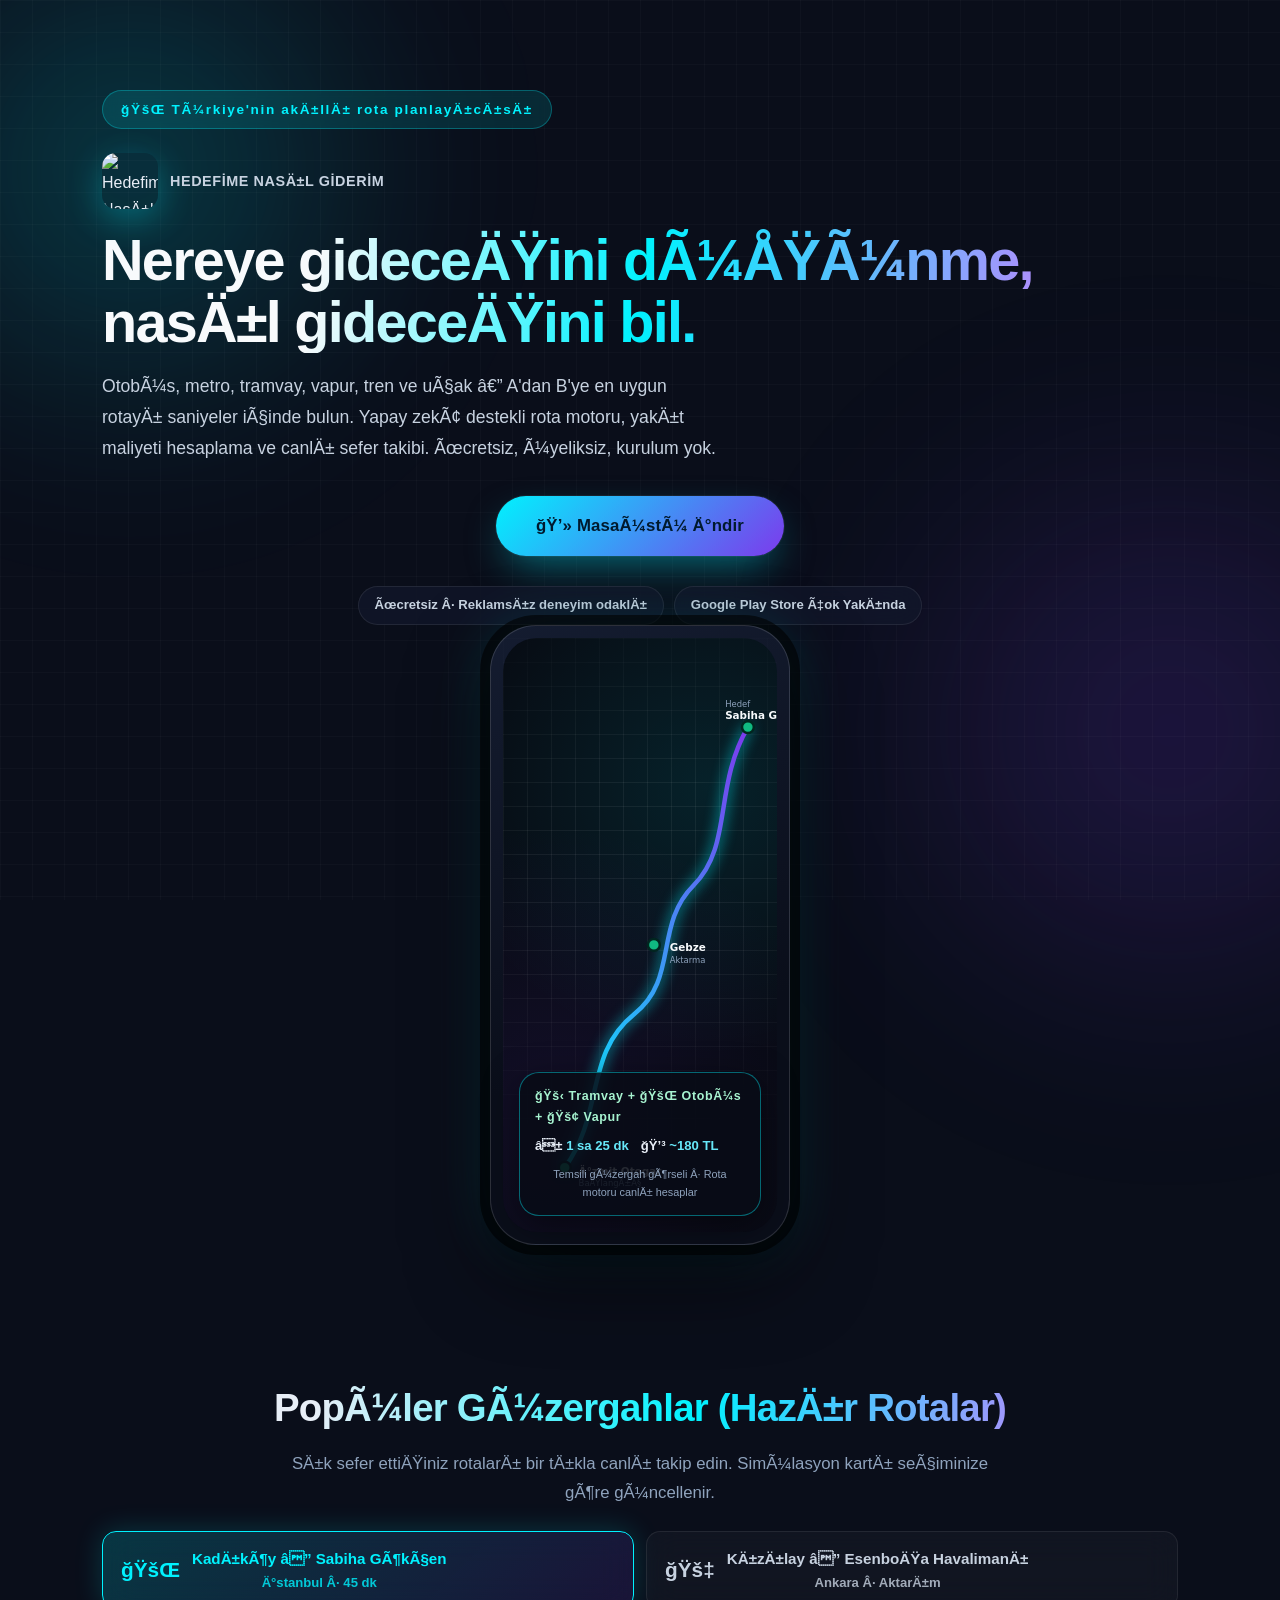
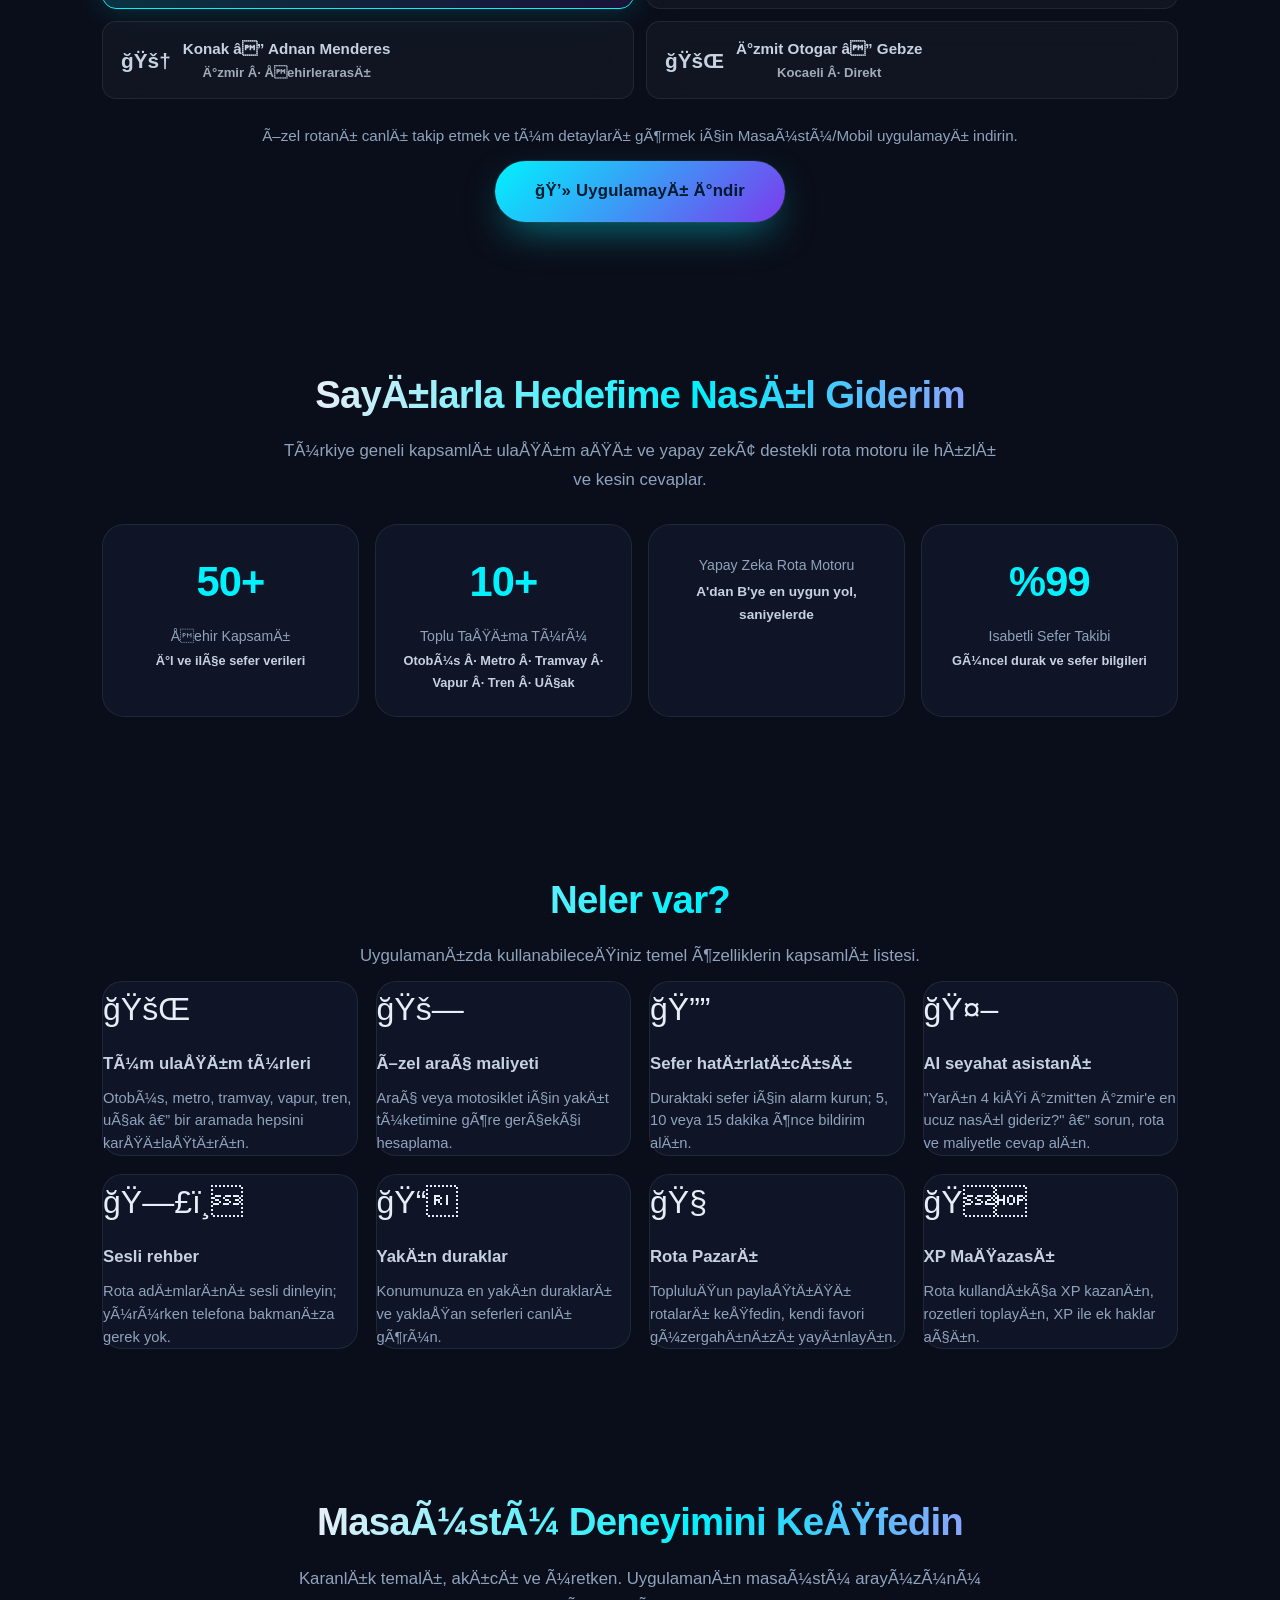
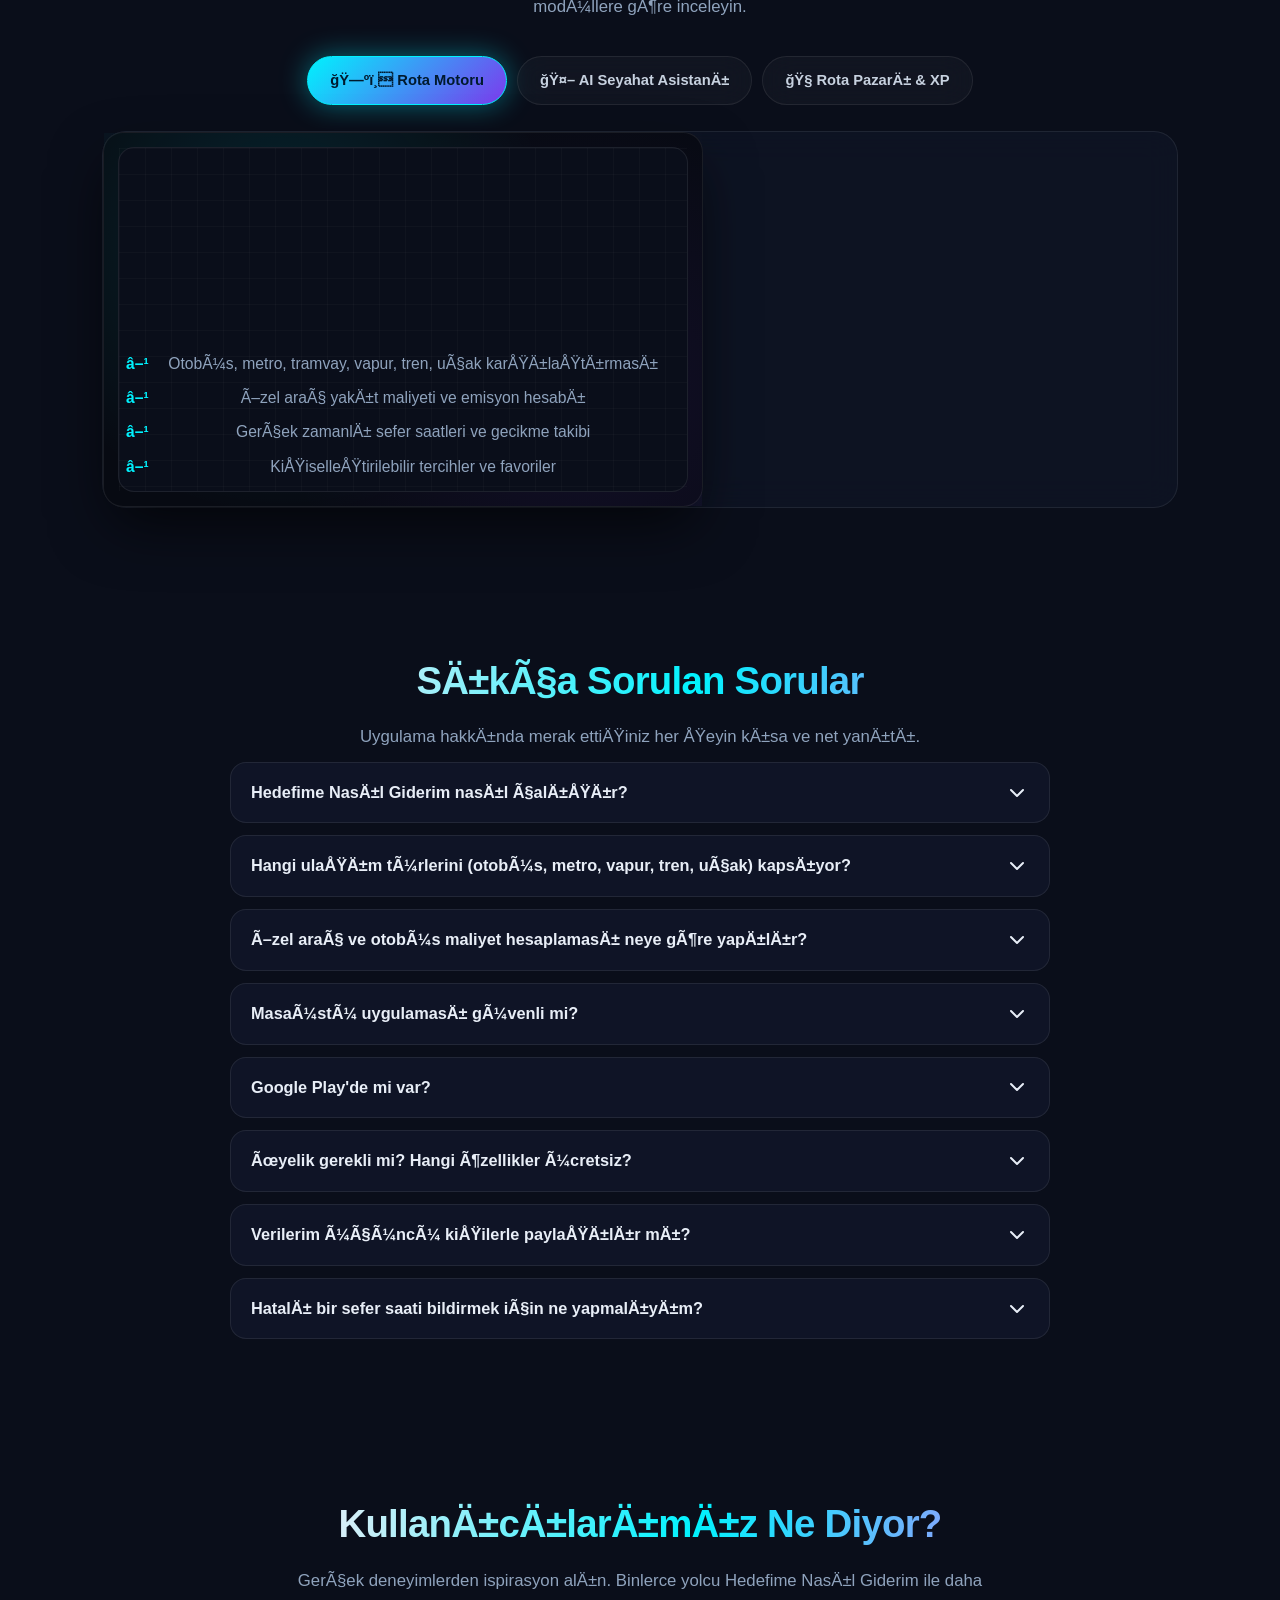
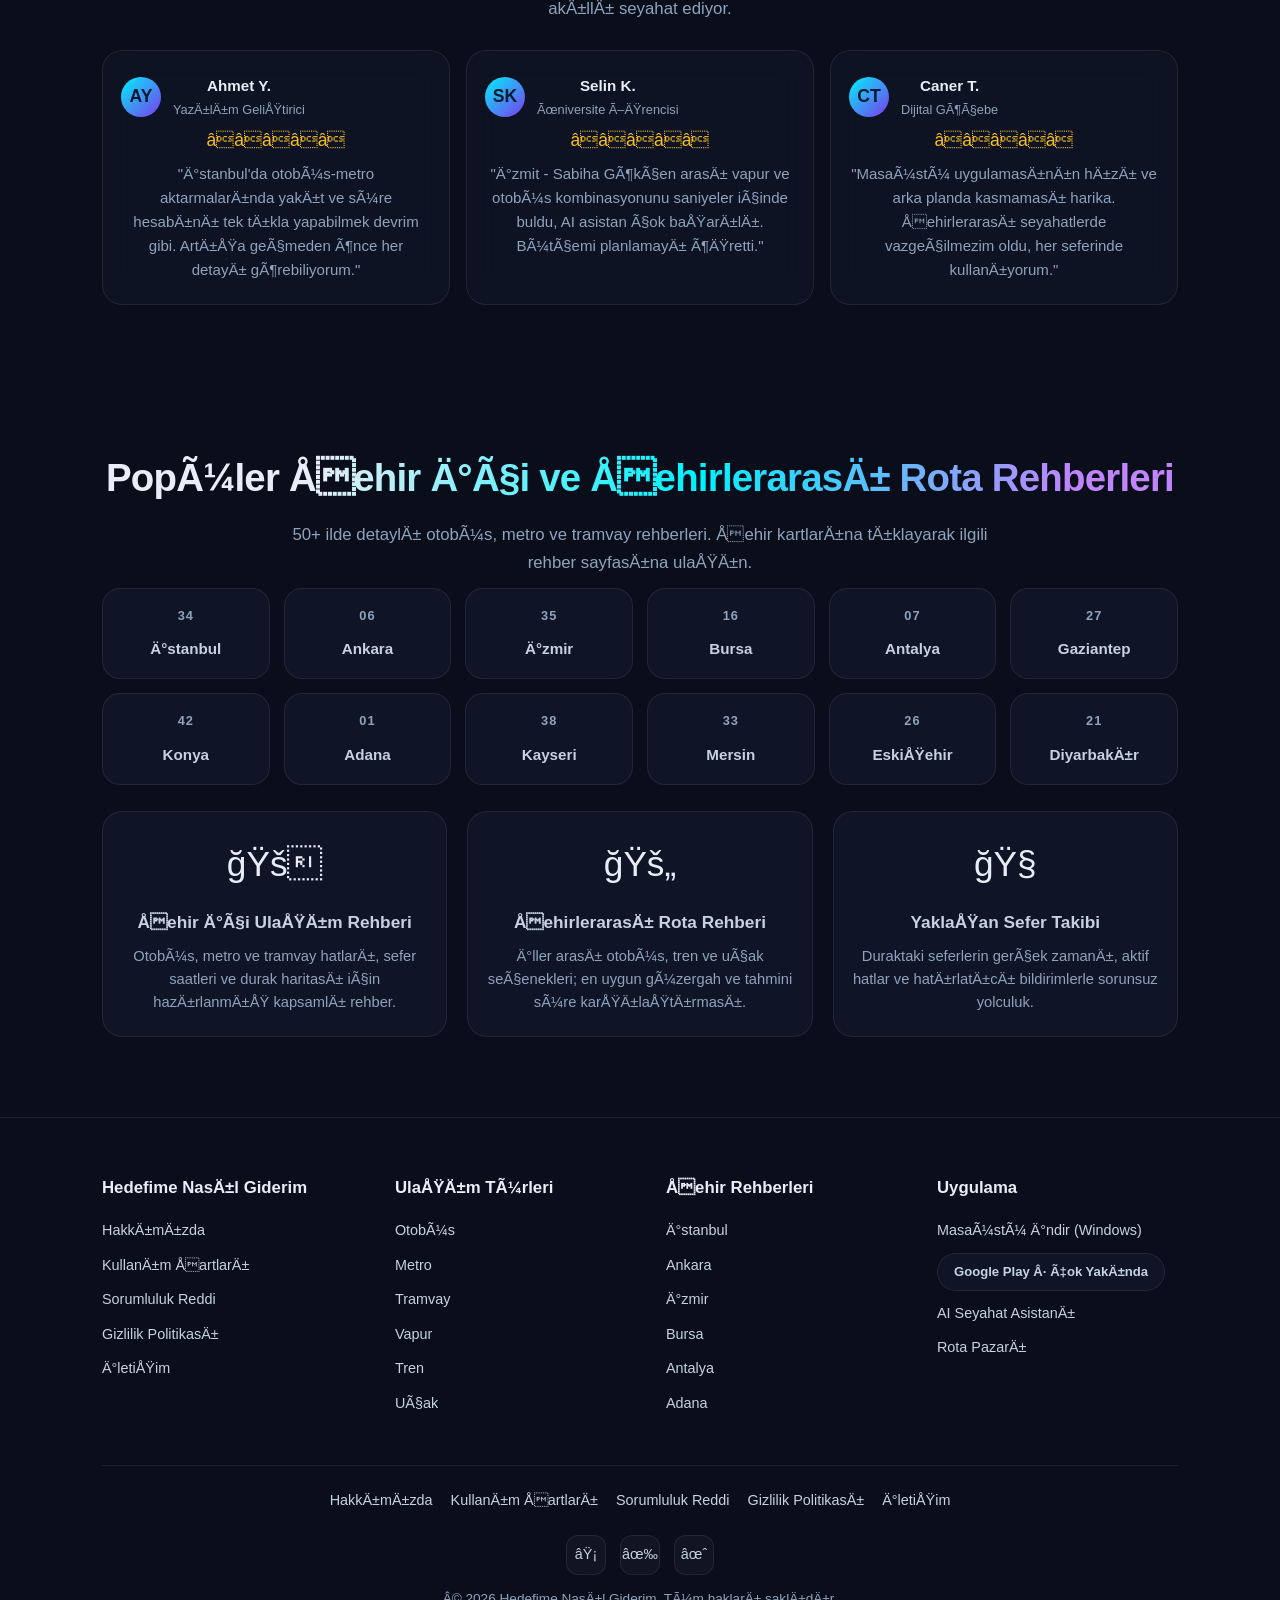
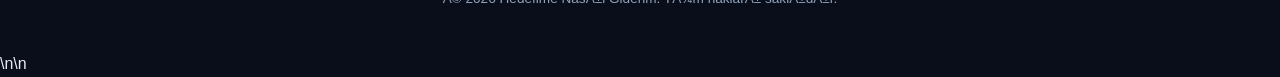
==== commit 212bd365: "fix: rootsite canonical/og URL'lerini exampleuser-123'dan hedefimenasilgiderim'e guncellendi" ====
--- a/index.html
+++ b/index.html
@@ -1,4 +1,4 @@
-<!DOCTYPE html> <html lang="tr"> <head> <meta charset="UTF-8"> <meta name="viewport" content="width=device-width, initial-scale=1.0, viewport-fit=cover"> <meta name="theme-color" content="#0a0e1a"> <meta name="color-scheme" content="dark"> <link rel="manifest" href="./manifest.webmanifest"> <link rel="apple-touch-icon" href="./icon-192.png"> <meta name="mobile-web-app-capable" content="yes"> <meta name="apple-mobile-web-app-capable" content="yes"> <meta name="apple-mobile-web-app-status-bar-style" content="black-translucent"> <meta name="google-site-verification" content="ZKnSJ7NKXjMeIV3gzE6k-T2LWasR03VKn70ZzBquCCo" /> <title>Hedefime Nasıl Giderim — Akıllı Rota Planlayıcı: Otobüs, Metro, Tramvay, Tren, Uçak</title> <meta name="description" content="Türkiye'de A'dan B'ye en uygun ulaşım rotasını bul. Otobüs, metro, tramvay, vapur, tren, uçak ve özel araç seçeneklerini tek aramada karşılaştırın. Yapay zekâ destekli rota motoru, sefer saatleri, yakıt maliyeti hesaplama ve canlı sefer takibi. Masaüstü ve mobil uygulama."> <meta name="keywords" content="rota planlayıcı, otobüs saatleri, metro rotası, tramvay, vapur, tren, uçak, şehir içi ulaşım, şehirler arası rotalar, yolculuk planlama, ulaşım rehberi, Hedefime Nasıl Giderim">  <link rel="canonical" href="https://exampleuser-123.github.io/"> <meta property="og:title" content="Hedefime Nasıl Giderim — Akıllı Rota Planlayıcı"> <meta property="og:description" content="Türkiye'de A'dan B'ye en uygun ulaşım rotasını bul. Otobüs, metro, tramvay, vapur, tren, uçak ve özel araç seçeneklerini tek aramada karşılaştırın."> <meta property="og:type" content="website"> <meta property="og:url" content="https://exampleuser-123.github.io/"> <meta property="og:image" content="https://exampleuser-123.github.io/icon.png"> <meta property="og:image:width" content="1200"> <meta property="og:image:height" content="630"> <meta property="og:site_name" content="Hedefime Nasıl Giderim"> <meta property="og:locale" content="tr_TR"> <meta name="twitter:card" content="summary_large_image"> <meta name="twitter:title" content="Hedefime Nasıl Giderim — Akıllı Rota Planlayıcı"> <meta name="twitter:description" content="Türkiye'de A'dan B'ye en uygun ulaşım rotasını bul. Otobüs, metro, tramvay, vapur, tren, uçak ve özel araç seçeneklerini tek aramada karşılaştırın."> <meta name="twitter:image" content="https://exampleuser-123.github.io/icon.png">  <!-- Schema.org Unstructured Data (WebSite + Organization + SoftwareApplication) --> <script type="application/ld+json"> {   "@context": "https://schema.org",   "@graph": [     {       "@type": "Organization",       "name": "Hedefime Nasıl Giderim",       "url": "https://exampleuser-123.github.io/",       "logo": "https://exampleuser-123.github.io/icon.png",       "sameAs": [         "https://github.com/hedefimenasilgiderim/hedefime-nasil-giderim"       ],       "contactPoint": {         "@type": "ContactPoint",         "email": "hedefimenasilgiderim@gmail.com",         "contactType": "customer service",         "availableLanguage": "Turkish"       }     },     {       "@type": "WebSite",       "name": "Hedefime Nasıl Giderim",       "url": "https://exampleuser-123.github.io/",       "potentialAction": {         "@type": "SearchAction",         "target": "https://exampleuser-123.github.io/",         "query-input": "required"       }     },     {       "@type": "SoftwareApplication",       "name": "Hedefime Nasıl Giderim",       "applicationCategory": "TravelApplication",       "operatingSystem": "Windows, Android",       "offers": {         "@type": "Offer",         "price": "0",         "priceCurrency": "TRY"       }     }   ] } </script>  <style>   /* =========================================================      Tema degiskenleri — Modern Dark / Glassmorphism      ========================================================= */   :root {     --bg: #0a0e1a;     --bg-deep: #070a12;     --surface: rgba(18, 24, 43, 0.72);     --surface-2: rgba(24, 33, 61, 0.6);     --line: rgba(255, 255, 255, 0.08);     --line-strong: rgba(255, 255, 255, 0.14);     --text: #e8eef7;     --text-dim: #c7d2e0;     --muted: #8fa3bd;     --accent: #00f2fe;        /* turkuaz */     --accent-2: #7c3aed;      /* derin mor */     --accent-3: #f59e0b;      /* amber vurgulama */     --accent-ink: #001a2e;    /* turkuaz koyu metin */     --accent-ink-2: #2b0a4a;  /* mor koyu metin */     --radius: 20px;     --blur: 16px;     --transition: 400ms cubic-bezier(0.23, 1, 0.32, 1);   }    * { margin: 0; padding: 0; box-sizing: border-box; }    html {     scroll-behavior: smooth;     overflow-x: hidden;   }    body {     font-family: -apple-system, "Segoe UI", Roboto, "Helvetica Neue", Arial, sans-serif;     background: var(--bg);     color: var(--text);     line-height: 1.7;     min-height: 100dvh;     overflow-x: hidden;   }    a { color: var(--accent); text-decoration: none; }   a:hover { text-decoration: underline; text-underline-offset: 4px; }   img { display: block; max-width: 100%; }    /* =========================================================      Mesh Gradient Arka Plan — soft, bulaniklastrilmis renk kupeleri      ========================================================= */   .mesh {     position: fixed;     inset: 0;     z-index: -1;        }   .mesh::before, .mesh::after {     content: "";     position: absolute;     border-radius: 50%;     filter: blur(100px);     opacity: 0.55;     animation: mesh-drift 14s ease-in-out infinite alternate;   }   .mesh::before {     width: 700px; height: 700px;     top: -180px; left: -220px;     background: radial-gradient(circle, rgba(0, 242, 254, 0.45), transparent 60%);     animation-name: mesh-drift-a;   }   .mesh::after {     width: 860px; height: 860px;     bottom: -260px; right: -320px;     background: radial-gradient(circle, rgba(124, 58, 237, 0.42), transparent 58%);     animation-name: mesh-drift-b;     animation-delay: -3s;   }   @keyframes mesh-drift-a {     from { transform: translate(0, 0) scale(1); }     to { transform: translate(40px, -60px) scale(1.08); }   }   @keyframes mesh-drift-b {     from { transform: translate(0, 0) scale(1); }     to { transform: translate(-50px, 50px) scale(1.12); }   }    /* Hafif icinik ızgara overlay (derinlik) */   .mesh-grid {     position: fixed;     inset: 0;     z-index: -1;     background-image:       linear-gradient(rgba(255,255,255,0.025) 1px, transparent 1px),       linear-gradient(90deg, rgba(255,255,255,0.025) 1px, transparent 1px);     background-size: 32px 32px;     pointer-events: none;   }    /* =========================================================      Layout yardimcilari      ========================================================= */   .wrap {     max-width: 1120px;     margin: 0 auto;     padding: 0 22px;   }    section { padding: 70px 0; position: relative; z-index: 1; }   section > .wrap > h2,   section > .wrap > .section-head { text-align: center; margin-bottom: 10px; }   .section-head h2 { margin: 0; font-size: clamp(1.7rem, 3vw, 2.5rem); font-weight: 800; letter-spacing: -0.02em; background: linear-gradient(100deg, #e8eef7 20%, #00f2fe 55%, #c084fc 90%); -webkit-background-clip: text; background-clip: text; color: transparent; }   .section-head p { color: var(--muted); font-size: 1.05rem; margin-top: 10px; max-width: 720px; margin-left: auto; margin-right: auto; }    .badge-pill {     display: inline-flex; align-items: center; gap: 8px;     background: var(--surface);     border: 1px solid var(--line);     color: var(--text-dim);     font-size: 0.82rem; font-weight: 700;     padding: 7px 16px; border-radius: 999px;     backdrop-filter: blur(var(--blur));     transition: transform 0.2s ease, border-color 0.2s ease;   }   .badge-pill:hover { border-color: var(--accent); color: var(--accent); transform: translateY(-1px); text-decoration: none; }    /* Glassmorphism kart */   .glass {     background: var(--surface);     border: 1px solid var(--line);     border-radius: var(--radius);     backdrop-filter: blur(var(--blur));     -webkit-backdrop-filter: blur(var(--blur));     transition: transform 0.35s ease, border-color 0.35s ease, box-shadow 0.35s ease;   }   .glass:hover {     transform: translateY(-4px);     border-color: var(--line-strong);     box-shadow: 0 20px 40px -10px rgba(0,0,0,0.55), 0 0 0 1px rgba(0,242,254,0.08);   }   .glass.accented:hover {     border-color: rgba(0,242,254,0.45);     box-shadow: 0 20px 40px -10px rgba(0,0,0,0.55), 0 0 30px rgba(0,242,254,0.12);   }    /* Butonlar */   .btn {     display: inline-flex; align-items: center; justify-content: center; gap: 10px;     border: 0; border-radius: 999px; font: inherit; font-weight: 800;     cursor: pointer; text-decoration: none; transition: all 0.3s ease;     letter-spacing: 0.01em;   }   .btn-primary {     background: linear-gradient(135deg, var(--accent), var(--accent-2));     color: var(--accent-ink);     padding: 16px 40px; font-size: 1.05rem;     box-shadow: 0 16px 40px -12px rgba(0,242,254,0.5), 0 0 0 1px rgba(255,255,255,0.06);   }   .btn-primary:hover {     transform: translateY(-3px);     box-shadow: 0 22px 48px -10px rgba(0,242,254,0.65), 0 0 0 1px rgba(255,255,255,0.12);     filter: brightness(1.08);   }   .btn-primary:active { transform: translateY(-1px); }   .btn-outline {     background: rgba(255,255,255,0.03);     color: var(--text);     border: 1px solid var(--line);     padding: 15px 36px; font-size: 1.05rem; font-weight: 800;   }   .btn-outline:hover {     border-color: var(--accent);     color: var(--accent);     transform: translateY(-3px);     box-shadow: 0 0 28px rgba(0,242,254,0.18);   }   .btn-group { display: flex; flex-direction: column; gap: 14px; }   @media (min-width: 640px) { .btn-group { flex-direction: row; justify-content: center; } }    /* Google Play rozeti */   .play-badge {     display: inline-flex; align-items: center; gap: 10px;     background: rgba(0,0,0,0.35);     border: 1px solid var(--line);     color: var(--text);     padding: 12px 20px; border-radius: 12px; font-size: 0.95rem; font-weight: 800;     backdrop-filter: blur(var(--blur));     transition: transform 0.3s ease, box-shadow 0.3s ease;     position: relative;    }   .play-badge::before {     content: ""; position: absolute; inset: 0; border-radius: 12px;     background: linear-gradient(90deg, transparent, rgba(255,255,255,0.12), transparent);     transform: translateX(-100%); transition: transform 0.8s ease;   }   .play-badge:hover::before { transform: translateX(100%); }   .play-badge:hover { transform: translateY(-2px); box-shadow: 0 10px 30px rgba(0,242,254,0.2); border-color: var(--accent); }   .play-badge span.tag { color: var(--muted); font-size: 0.78rem; text-transform: uppercase; letter-spacing: 0.06em; opacity: 0.9; }   .play-badge span.tag strong { color: var(--accent); }    /* =========================================================      Hero — arama Kutusu YOK, canli rota simulasyonu      ========================================================= */   .hero {     position: relative;     padding: 90px 0 60px;     overflow: visible;   }   .hero-eyebrow {     display: inline-flex; align-items: center; gap: 8px;     font-size: 0.85rem; font-weight: 800; letter-spacing: 0.12em;     color: var(--accent);     background: rgba(0,242,254,0.12);     border: 1px solid rgba(0,242,254,0.28);     border-radius: 999px; padding: 7px 18px;     backdrop-filter: blur(8px);   }   .hero-brand {     display: flex; align-items: center; gap: 12px; margin-top: 24px;   }   .hero-brand img { width: 56px; height: 56px; border-radius: 14px; box-shadow: 0 10px 34px rgba(0,242,254,0.3); }   .hero-brand span { font-weight: 800; letter-spacing: 0.04em; font-size: 0.9rem; text-transform: uppercase; color: var(--text-dim); }   .hero-title {     margin: 20px 0 0;     font-size: clamp(2.1rem, 5.2vw, 3.6rem);     line-height: 1.08; font-weight: 900; letter-spacing: -0.03em;     background: linear-gradient(100deg, #f8fafc 20%, #00f2fe 50%, #c084fc 90%);     -webkit-background-clip: text; background-clip: text; color: transparent;   }   .hero-sub {     margin-top: 18px; color: var(--text-dim); font-size: 1.1rem;     max-width: 620px; line-height: 1.75;   }   .hero-cta { margin-top: 32px; }   .hero-badges {     display: flex; flex-wrap: wrap; gap: 10px; justify-content: center; margin-top: 30px;   }    /* Canli Rota Simulasyon Kartı — telefon maketi (interaktif SVG) */   .sim-stage { position: relative; display: flex; justify-content: center; align-items: center; min-height: 620px; }   .sim-phone {     position: relative; width: 300px; height: 620px; border-radius: 46px;     background: linear-gradient(160deg, #141c30, #0a0e1a 65%);     border: 1px solid var(--line-strong);     box-shadow:       0 0 0 10px rgba(0,0,0,0.6),       0 30px 80px rgba(0,0,0,0.65),       0 0 60px rgba(0,242,254,0.18);      transform-style: preserve-3d;   }   .sim-phone::before {     content: ""; position: absolute; top: 14px; left: 50%; transform: translateX(-50%);     width: 116px; height: 26px; border-radius: 999px; background: #05070d; z-index: 4;   }   .sim-screen {     position: absolute; inset: 12px; border-radius: 34px;      background:       radial-gradient(circle at 75% 25%, rgba(0,242,254,0.10), transparent 55%),       radial-gradient(circle at 20% 80%, rgba(124,58,237,0.10), transparent 55%),       #070a12;   }   .sim-grid {     position: absolute; inset: 0;     background-image:       linear-gradient(rgba(255,255,255,0.06) 1px, transparent 1px),       linear-gradient(90deg, rgba(255,255,255,0.06) 1px, transparent 1px);     background-size: 24px 24px;     mask-image: radial-gradient(circle at 50% 40%, #000 28%, transparent 80%);   }   .sim-route { position: absolute; inset: 0; width: 100%; height: 100%; }   .sim-line {     fill: none; stroke: url(#simGlow); stroke-width: 4.5; stroke-linecap: round;     filter: drop-shadow(0 0 7px rgba(0,242,254,0.9));     stroke-dasharray: 760; stroke-dashoffset: 760;     animation: sim-draw 3.4s ease-out forwards 0.5s;   }   @keyframes sim-draw { to { stroke-dashoffset: 0; } }   .sim-dot {     fill: #10b981; stroke: #012620; stroke-width: 2.5;     transform-box: fill-box; transform-origin: center;     animation: sim-dot 2.1s ease-in-out infinite;   }   @keyframes sim-dot {     0%,100% { transform: scale(1); opacity: 1; }     50% { transform: scale(1.8); opacity: 0.6; }   }   .sim-dot:nth-child(2) { animation-delay: 0.9s; }   .sim-dot:nth-child(3) { animation-delay: 1.9s; }   .sim-pin {     fill: #f8fafc; font: 700 10.5px system-ui; pointer-events: none;   }   .sim-pin-sub { fill: var(--muted); font: 500 8.5px system-ui; pointer-events: none; }   .sim-card {     position: absolute; left: 16px; right: 16px; bottom: 16px;     background: rgba(8,12,22,0.88); border: 1px solid rgba(0,242,254,0.4);     border-radius: 20px; padding: 13px 15px; backdrop-filter: blur(10px);     box-shadow: 0 10px 34px rgba(0,0,0,0.5); z-index: 3;   }   .sim-card .modes { font-size: 0.78rem; font-weight: 800; color: #a7f3d0; letter-spacing: 0.05em; }   .sim-card .meta {     display: flex; gap: 12px; margin-top: 7px; font-size: 0.82rem; font-weight: 800; color: var(--text);   }   .sim-card .meta b { color: #67e8f9; }   .sim-card .demo {     margin-top: 7px; font-size: 0.68rem; color: var(--muted); text-align: center;   }   .sim-float { animation: sim-float 7s ease-in-out infinite; }   @keyframes sim-float {     0%,100% { transform: translateY(0); }     50% { transform: translateY(-16px); }   }   .sim-tilt-glare {     position: absolute; inset: 0; border-radius: 46px;     background: linear-gradient(135deg, rgba(255,255,255,0.12) 0%, rgba(255,255,255,0) 40%, rgba(255,255,255,0.06) 100%);     opacity: 0; transition: opacity 0.3s ease; pointer-events: none; z-index: 2;   }   .sim-phone:hover .sim-tilt-glare { opacity: 1; }   .sim-tilt { transform-style: preserve-3d; }    @media (max-width: 720px) {     .hero { padding: 70px 0 40px; }     .sim-phone { width: 260px; height: 540px; }     .sim-card { bottom: 12px; left: 12px; right: 12px; padding: 11px 13px; }   }    /* =========================================================      Metrik sayacları (animasyonlu sayim)      ========================================================= */   .metrics { display: grid; grid-template-columns: repeat(4, 1fr); gap: 16px; margin: 30px 0 10px; }   .metric {     background: var(--surface); border: 1px solid var(--line);     border-radius: 22px; padding: 22px 18px; text-align: center;     backdrop-filter: blur(var(--blur));     transition: transform 0.35s ease, border-color 0.35s ease;   }   .metric:hover { transform: translateY(-4px); border-color: var(--accent); }   .metric .num {     font-size: clamp(1.9rem, 4vw, 2.6rem); font-weight: 900; color: var(--accent);     letter-spacing: -0.02em;   }   .metric .label { color: var(--muted); font-size: 0.88rem; margin-top: 8px; line-height: 1.45; }   .metric .sub { color: var(--text-dim); font-size: 0.8rem; margin-top: 4px; font-weight: 600; }   @media (max-width: 900px) { .metrics { grid-template-columns: repeat(2, 1fr); } }   @media (max-width: 520px) { .metrics { grid-template-columns: 1fr; } }    /* =========================================================      Ozellik kartlari — glassmorphism      ========================================================= */   .features { display: grid; grid-template-columns: repeat(4, 1fr); gap: 18px; }   .feature .ico { font-size: 2rem; margin-bottom: 14px; }   .feature h3 { font-size: 1.05rem; margin-bottom: 8px; color: var(--text-dim); }   .feature p { color: var(--muted); font-size: 0.92rem; line-height: 1.55; }   @media (max-width: 1024px) { .features { grid-template-columns: repeat(2, 1fr); } }   @media (max-width: 560px) { .features { grid-template-columns: 1fr; } }    /* =========================================================      FAQ Akordeon      ========================================================= */   .faq { max-width: 820px; margin: 0 auto; }   .faq-item {     background: var(--surface); border: 1px solid var(--line);     border-radius: 16px; margin-bottom: 12px;      transition: border-color 0.3s ease, box-shadow 0.3s ease;   }   .faq-item.open { border-color: var(--accent); box-shadow: 0 0 24px rgba(0,242,254,0.1); }   .faq-q {     display: flex; align-items: center; justify-content: space-between;     padding: 16px 20px; cursor: pointer; font-size: 1.02rem; font-weight: 700;     color: var(--text); background: transparent; border: 0; text-align: left; width: 100%;     transition: color 0.3s ease;   }   .faq-q:hover { color: var(--accent); }   .faq-q .q-mark {     width: 24px; height: 24px; display: block; flex-shrink: 0; transition: transform 0.35s ease;   }   details[open] summary .q-mark { transform: rotate(180deg); color: var(--accent); }   .faq-answer {     display: none;      padding: 0 20px; color: var(--muted); font-size: 0.96rem; line-height: 1.6;          border-top: 1px solid var(--line);   }   details[open] .faq-answer { display: block; padding: 14px 20px 20px; }   .faq-answer p { margin: 0 0 10px; }   .faq-answer p:last-child { margin-bottom: 0; }    /* =========================================================      Sehir rehberi kartlari (tiklanabilir)      ========================================================= */   .cities { display: grid; grid-template-columns: repeat(6, 1fr); gap: 14px; }   .city-card {     background: var(--surface); border: 1px solid var(--line);     border-radius: 18px; padding: 16px 12px; text-align: center;     text-decoration: none; color: var(--text-dim);     transition: transform 0.3s ease, border-color 0.3s ease, box-shadow 0.3s ease;     backdrop-filter: blur(var(--blur));     display: flex; flex-direction: column; align-items: center; gap: 10px;   }   .city-card:hover {     transform: translateY(-4px); border-color: var(--accent); color: var(--accent);     box-shadow: 0 16px 32px -6px rgba(0,242,254,0.12);   }   .city-card .num { font-size: 0.8rem; font-weight: 800; color: var(--muted); letter-spacing: 0.08em; text-transform: uppercase; }   .city-card .name { font-weight: 800; font-size: 0.95rem; }   @media (max-width: 1120px) { .cities { grid-template-columns: repeat(4, 1fr); } }   @media (max-width: 820px) { .cities { grid-template-columns: repeat(3, 1fr); } }   @media (max-width: 560px) { .cities { grid-template-columns: repeat(2, 1fr); } }    /* Rota rehberi icerik karti */   .guide-grid { display: grid; grid-template-columns: repeat(3, 1fr); gap: 20px; margin-top: 26px; }   .guide-card {     background: var(--surface); border: 1px solid var(--line);     border-radius: 20px; padding: 22px 18px; text-align: center;     backdrop-filter: blur(var(--blur));     transition: transform 0.35s ease, border-color 0.35s ease;   }   .guide-card:hover { transform: translateY(-4px); border-color: var(--accent-2); }   .guide-card .g-ico { font-size: 2.2rem; margin-bottom: 14px; }   .guide-card h3 { font-size: 1.08rem; margin-bottom: 8px; color: var(--text-dim); }   .guide-card p { color: var(--muted); font-size: 0.92rem; line-height: 1.55; }   @media (max-width: 960px) { .guide-grid { grid-template-columns: 1fr; } }    /* =========================================================      Footer      ========================================================= */   footer {     margin-top: 10px; padding: 56px 0 40px; border-top: 1px solid var(--line);     color: var(--muted); font-size: 0.9rem; z-index: 1; position: relative;   }   .footer-grid {     display: grid; grid-template-columns: 1.2fr 1.1fr 1.1fr 1.1fr; gap: 30px; margin-bottom: 40px;   }   .footer-col h4 { color: var(--text); font-size: 1.05rem; margin-bottom: 16px; font-weight: 800; }   .footer-col ul { list-style: none; }   .footer-col li { margin-bottom: 10px; }   .footer-col a { color: var(--text-dim); text-decoration: none; transition: color 0.2s ease, padding-left 0.2s ease; }   .footer-col a:hover { color: var(--accent); text-decoration: none; padding-left: 6px; }   .footer-bottom {     border-top: 1px solid var(--line); padding-top: 22px; display: flex;     flex-direction: column; align-items: center; gap: 12px;   }   .footer-bottom .nav { display: flex; flex-wrap: wrap; gap: 18px; justify-content: center; font-size: 0.9rem; }   .footer-bottom .nav a { color: var(--text-dim); text-decoration: none; }   .footer-bottom .nav a:hover { color: var(--accent); text-decoration: underline; }   .copy { color: var(--muted); font-size: 0.85rem; }   .social { display: flex; gap: 14px; margin-top: 10px; }   .social a {     display: flex; align-items: center; justify-content: center; width: 40px; height: 40px;     border: 1px solid var(--line); border-radius: 12px; color: var(--text-dim);     background: rgba(255,255,255,0.03); transition: transform 0.3s ease, border-color 0.3s ease, color 0.3s ease;   }   .social a:hover { border-color: var(--accent); color: var(--accent); transform: translateY(-3px); }    /* =========================================================      Genel yardimcilar      ========================================================= */   .center { text-align: center; }   .tag-accent { color: var(--accent); font-weight: 800; }   .sr-only {     position: absolute; width: 1px; height: 1px; padding: 0; margin: -1px;      clip: rect(0,0,0,0); border: 0;   }    /* =========================================================
+﻿<!DOCTYPE html> <html lang="tr"> <head> <meta charset="UTF-8"> <meta name="viewport" content="width=device-width, initial-scale=1.0, viewport-fit=cover"> <meta name="theme-color" content="#0a0e1a"> <meta name="color-scheme" content="dark"> <link rel="manifest" href="./manifest.webmanifest"> <link rel="apple-touch-icon" href="./icon-192.png"> <meta name="mobile-web-app-capable" content="yes"> <meta name="apple-mobile-web-app-capable" content="yes"> <meta name="apple-mobile-web-app-status-bar-style" content="black-translucent"> <meta name="google-site-verification" content="ZKnSJ7NKXjMeIV3gzE6k-T2LWasR03VKn70ZzBquCCo" /> <title>Hedefime NasÄ±l Giderim â€” AkÄ±llÄ± Rota PlanlayÄ±cÄ±: OtobÃ¼s, Metro, Tramvay, Tren, UÃ§ak</title> <meta name="description" content="TÃ¼rkiye'de A'dan B'ye en uygun ulaÅŸÄ±m rotasÄ±nÄ± bul. OtobÃ¼s, metro, tramvay, vapur, tren, uÃ§ak ve Ã¶zel araÃ§ seÃ§eneklerini tek aramada karÅŸÄ±laÅŸtÄ±rÄ±n. Yapay zekÃ¢ destekli rota motoru, sefer saatleri, yakÄ±t maliyeti hesaplama ve canlÄ± sefer takibi. MasaÃ¼stÃ¼ ve mobil uygulama."> <meta name="keywords" content="rota planlayÄ±cÄ±, otobÃ¼s saatleri, metro rotasÄ±, tramvay, vapur, tren, uÃ§ak, ÅŸehir iÃ§i ulaÅŸÄ±m, ÅŸehirler arasÄ± rotalar, yolculuk planlama, ulaÅŸÄ±m rehberi, Hedefime NasÄ±l Giderim">  <link rel="canonical" href="https://hedefimenasilgiderim.github.io/"> <meta property="og:title" content="Hedefime NasÄ±l Giderim â€” AkÄ±llÄ± Rota PlanlayÄ±cÄ±"> <meta property="og:description" content="TÃ¼rkiye'de A'dan B'ye en uygun ulaÅŸÄ±m rotasÄ±nÄ± bul. OtobÃ¼s, metro, tramvay, vapur, tren, uÃ§ak ve Ã¶zel araÃ§ seÃ§eneklerini tek aramada karÅŸÄ±laÅŸtÄ±rÄ±n."> <meta property="og:type" content="website"> <meta property="og:url" content="https://hedefimenasilgiderim.github.io/"> <meta property="og:image" content="https://hedefimenasilgiderim.github.io/icon.png"> <meta property="og:image:width" content="1200"> <meta property="og:image:height" content="630"> <meta property="og:site_name" content="Hedefime NasÄ±l Giderim"> <meta property="og:locale" content="tr_TR"> <meta name="twitter:card" content="summary_large_image"> <meta name="twitter:title" content="Hedefime NasÄ±l Giderim â€” AkÄ±llÄ± Rota PlanlayÄ±cÄ±"> <meta name="twitter:description" content="TÃ¼rkiye'de A'dan B'ye en uygun ulaÅŸÄ±m rotasÄ±nÄ± bul. OtobÃ¼s, metro, tramvay, vapur, tren, uÃ§ak ve Ã¶zel araÃ§ seÃ§eneklerini tek aramada karÅŸÄ±laÅŸtÄ±rÄ±n."> <meta name="twitter:image" content="https://hedefimenasilgiderim.github.io/icon.png">  <!-- Schema.org Unstructured Data (WebSite + Organization + SoftwareApplication) --> <script type="application/ld+json"> {   "@context": "https://schema.org",   "@graph": [     {       "@type": "Organization",       "name": "Hedefime NasÄ±l Giderim",       "url": "https://hedefimenasilgiderim.github.io/",       "logo": "https://hedefimenasilgiderim.github.io/icon.png",       "sameAs": [         "https://github.com/hedefimenasilgiderim/hedefime-nasil-giderim"       ],       "contactPoint": {         "@type": "ContactPoint",         "email": "hedefimenasilgiderim@gmail.com",         "contactType": "customer service",         "availableLanguage": "Turkish"       }     },     {       "@type": "WebSite",       "name": "Hedefime NasÄ±l Giderim",       "url": "https://hedefimenasilgiderim.github.io/",       "potentialAction": {         "@type": "SearchAction",         "target": "https://hedefimenasilgiderim.github.io/",         "query-input": "required"       }     },     {       "@type": "SoftwareApplication",       "name": "Hedefime NasÄ±l Giderim",       "applicationCategory": "TravelApplication",       "operatingSystem": "Windows, Android",       "offers": {         "@type": "Offer",         "price": "0",         "priceCurrency": "TRY"       }     }   ] } </script>  <style>   /* =========================================================      Tema degiskenleri â€” Modern Dark / Glassmorphism      ========================================================= */   :root {     --bg: #0a0e1a;     --bg-deep: #070a12;     --surface: rgba(18, 24, 43, 0.72);     --surface-2: rgba(24, 33, 61, 0.6);     --line: rgba(255, 255, 255, 0.08);     --line-strong: rgba(255, 255, 255, 0.14);     --text: #e8eef7;     --text-dim: #c7d2e0;     --muted: #8fa3bd;     --accent: #00f2fe;        /* turkuaz */     --accent-2: #7c3aed;      /* derin mor */     --accent-3: #f59e0b;      /* amber vurgulama */     --accent-ink: #001a2e;    /* turkuaz koyu metin */     --accent-ink-2: #2b0a4a;  /* mor koyu metin */     --radius: 20px;     --blur: 16px;     --transition: 400ms cubic-bezier(0.23, 1, 0.32, 1);   }    * { margin: 0; padding: 0; box-sizing: border-box; }    html {     scroll-behavior: smooth;     overflow-x: hidden;   }    body {     font-family: -apple-system, "Segoe UI", Roboto, "Helvetica Neue", Arial, sans-serif;     background: var(--bg);     color: var(--text);     line-height: 1.7;     min-height: 100dvh;     overflow-x: hidden;   }    a { color: var(--accent); text-decoration: none; }   a:hover { text-decoration: underline; text-underline-offset: 4px; }   img { display: block; max-width: 100%; }    /* =========================================================      Mesh Gradient Arka Plan â€” soft, bulaniklastrilmis renk kupeleri      ========================================================= */   .mesh {     position: fixed;     inset: 0;     z-index: -1;        }   .mesh::before, .mesh::after {     content: "";     position: absolute;     border-radius: 50%;     filter: blur(100px);     opacity: 0.55;     animation: mesh-drift 14s ease-in-out infinite alternate;   }   .mesh::before {     width: 700px; height: 700px;     top: -180px; left: -220px;     background: radial-gradient(circle, rgba(0, 242, 254, 0.45), transparent 60%);     animation-name: mesh-drift-a;   }   .mesh::after {     width: 860px; height: 860px;     bottom: -260px; right: -320px;     background: radial-gradient(circle, rgba(124, 58, 237, 0.42), transparent 58%);     animation-name: mesh-drift-b;     animation-delay: -3s;   }   @keyframes mesh-drift-a {     from { transform: translate(0, 0) scale(1); }     to { transform: translate(40px, -60px) scale(1.08); }   }   @keyframes mesh-drift-b {     from { transform: translate(0, 0) scale(1); }     to { transform: translate(-50px, 50px) scale(1.12); }   }    /* Hafif icinik Ä±zgara overlay (derinlik) */   .mesh-grid {     position: fixed;     inset: 0;     z-index: -1;     background-image:       linear-gradient(rgba(255,255,255,0.025) 1px, transparent 1px),       linear-gradient(90deg, rgba(255,255,255,0.025) 1px, transparent 1px);     background-size: 32px 32px;     pointer-events: none;   }    /* =========================================================      Layout yardimcilari      ========================================================= */   .wrap {     max-width: 1120px;     margin: 0 auto;     padding: 0 22px;   }    section { padding: 70px 0; position: relative; z-index: 1; }   section > .wrap > h2,   section > .wrap > .section-head { text-align: center; margin-bottom: 10px; }   .section-head h2 { margin: 0; font-size: clamp(1.7rem, 3vw, 2.5rem); font-weight: 800; letter-spacing: -0.02em; background: linear-gradient(100deg, #e8eef7 20%, #00f2fe 55%, #c084fc 90%); -webkit-background-clip: text; background-clip: text; color: transparent; }   .section-head p { color: var(--muted); font-size: 1.05rem; margin-top: 10px; max-width: 720px; margin-left: auto; margin-right: auto; }    .badge-pill {     display: inline-flex; align-items: center; gap: 8px;     background: var(--surface);     border: 1px solid var(--line);     color: var(--text-dim);     font-size: 0.82rem; font-weight: 700;     padding: 7px 16px; border-radius: 999px;     backdrop-filter: blur(var(--blur));     transition: transform 0.2s ease, border-color 0.2s ease;   }   .badge-pill:hover { border-color: var(--accent); color: var(--accent); transform: translateY(-1px); text-decoration: none; }    /* Glassmorphism kart */   .glass {     background: var(--surface);     border: 1px solid var(--line);     border-radius: var(--radius);     backdrop-filter: blur(var(--blur));     -webkit-backdrop-filter: blur(var(--blur));     transition: transform 0.35s ease, border-color 0.35s ease, box-shadow 0.35s ease;   }   .glass:hover {     transform: translateY(-4px);     border-color: var(--line-strong);     box-shadow: 0 20px 40px -10px rgba(0,0,0,0.55), 0 0 0 1px rgba(0,242,254,0.08);   }   .glass.accented:hover {     border-color: rgba(0,242,254,0.45);     box-shadow: 0 20px 40px -10px rgba(0,0,0,0.55), 0 0 30px rgba(0,242,254,0.12);   }    /* Butonlar */   .btn {     display: inline-flex; align-items: center; justify-content: center; gap: 10px;     border: 0; border-radius: 999px; font: inherit; font-weight: 800;     cursor: pointer; text-decoration: none; transition: all 0.3s ease;     letter-spacing: 0.01em;   }   .btn-primary {     background: linear-gradient(135deg, var(--accent), var(--accent-2));     color: var(--accent-ink);     padding: 16px 40px; font-size: 1.05rem;     box-shadow: 0 16px 40px -12px rgba(0,242,254,0.5), 0 0 0 1px rgba(255,255,255,0.06);   }   .btn-primary:hover {     transform: translateY(-3px);     box-shadow: 0 22px 48px -10px rgba(0,242,254,0.65), 0 0 0 1px rgba(255,255,255,0.12);     filter: brightness(1.08);   }   .btn-primary:active { transform: translateY(-1px); }   .btn-outline {     background: rgba(255,255,255,0.03);     color: var(--text);     border: 1px solid var(--line);     padding: 15px 36px; font-size: 1.05rem; font-weight: 800;   }   .btn-outline:hover {     border-color: var(--accent);     color: var(--accent);     transform: translateY(-3px);     box-shadow: 0 0 28px rgba(0,242,254,0.18);   }   .btn-group { display: flex; flex-direction: column; gap: 14px; }   @media (min-width: 640px) { .btn-group { flex-direction: row; justify-content: center; } }    /* Google Play rozeti */   .play-badge {     display: inline-flex; align-items: center; gap: 10px;     background: rgba(0,0,0,0.35);     border: 1px solid var(--line);     color: var(--text);     padding: 12px 20px; border-radius: 12px; font-size: 0.95rem; font-weight: 800;     backdrop-filter: blur(var(--blur));     transition: transform 0.3s ease, box-shadow 0.3s ease;     position: relative;    }   .play-badge::before {     content: ""; position: absolute; inset: 0; border-radius: 12px;     background: linear-gradient(90deg, transparent, rgba(255,255,255,0.12), transparent);     transform: translateX(-100%); transition: transform 0.8s ease;   }   .play-badge:hover::before { transform: translateX(100%); }   .play-badge:hover { transform: translateY(-2px); box-shadow: 0 10px 30px rgba(0,242,254,0.2); border-color: var(--accent); }   .play-badge span.tag { color: var(--muted); font-size: 0.78rem; text-transform: uppercase; letter-spacing: 0.06em; opacity: 0.9; }   .play-badge span.tag strong { color: var(--accent); }    /* =========================================================      Hero â€” arama Kutusu YOK, canli rota simulasyonu      ========================================================= */   .hero {     position: relative;     padding: 90px 0 60px;     overflow: visible;   }   .hero-eyebrow {     display: inline-flex; align-items: center; gap: 8px;     font-size: 0.85rem; font-weight: 800; letter-spacing: 0.12em;     color: var(--accent);     background: rgba(0,242,254,0.12);     border: 1px solid rgba(0,242,254,0.28);     border-radius: 999px; padding: 7px 18px;     backdrop-filter: blur(8px);   }   .hero-brand {     display: flex; align-items: center; gap: 12px; margin-top: 24px;   }   .hero-brand img { width: 56px; height: 56px; border-radius: 14px; box-shadow: 0 10px 34px rgba(0,242,254,0.3); }   .hero-brand span { font-weight: 800; letter-spacing: 0.04em; font-size: 0.9rem; text-transform: uppercase; color: var(--text-dim); }   .hero-title {     margin: 20px 0 0;     font-size: clamp(2.1rem, 5.2vw, 3.6rem);     line-height: 1.08; font-weight: 900; letter-spacing: -0.03em;     background: linear-gradient(100deg, #f8fafc 20%, #00f2fe 50%, #c084fc 90%);     -webkit-background-clip: text; background-clip: text; color: transparent;   }   .hero-sub {     margin-top: 18px; color: var(--text-dim); font-size: 1.1rem;     max-width: 620px; line-height: 1.75;   }   .hero-cta { margin-top: 32px; }   .hero-badges {     display: flex; flex-wrap: wrap; gap: 10px; justify-content: center; margin-top: 30px;   }    /* Canli Rota Simulasyon KartÄ± â€” telefon maketi (interaktif SVG) */   .sim-stage { position: relative; display: flex; justify-content: center; align-items: center; min-height: 620px; }   .sim-phone {     position: relative; width: 300px; height: 620px; border-radius: 46px;     background: linear-gradient(160deg, #141c30, #0a0e1a 65%);     border: 1px solid var(--line-strong);     box-shadow:       0 0 0 10px rgba(0,0,0,0.6),       0 30px 80px rgba(0,0,0,0.65),       0 0 60px rgba(0,242,254,0.18);      transform-style: preserve-3d;   }   .sim-phone::before {     content: ""; position: absolute; top: 14px; left: 50%; transform: translateX(-50%);     width: 116px; height: 26px; border-radius: 999px; background: #05070d; z-index: 4;   }   .sim-screen {     position: absolute; inset: 12px; border-radius: 34px;      background:       radial-gradient(circle at 75% 25%, rgba(0,242,254,0.10), transparent 55%),       radial-gradient(circle at 20% 80%, rgba(124,58,237,0.10), transparent 55%),       #070a12;   }   .sim-grid {     position: absolute; inset: 0;     background-image:       linear-gradient(rgba(255,255,255,0.06) 1px, transparent 1px),       linear-gradient(90deg, rgba(255,255,255,0.06) 1px, transparent 1px);     background-size: 24px 24px;     mask-image: radial-gradient(circle at 50% 40%, #000 28%, transparent 80%);   }   .sim-route { position: absolute; inset: 0; width: 100%; height: 100%; }   .sim-line {     fill: none; stroke: url(#simGlow); stroke-width: 4.5; stroke-linecap: round;     filter: drop-shadow(0 0 7px rgba(0,242,254,0.9));     stroke-dasharray: 760; stroke-dashoffset: 760;     animation: sim-draw 3.4s ease-out forwards 0.5s;   }   @keyframes sim-draw { to { stroke-dashoffset: 0; } }   .sim-dot {     fill: #10b981; stroke: #012620; stroke-width: 2.5;     transform-box: fill-box; transform-origin: center;     animation: sim-dot 2.1s ease-in-out infinite;   }   @keyframes sim-dot {     0%,100% { transform: scale(1); opacity: 1; }     50% { transform: scale(1.8); opacity: 0.6; }   }   .sim-dot:nth-child(2) { animation-delay: 0.9s; }   .sim-dot:nth-child(3) { animation-delay: 1.9s; }   .sim-pin {     fill: #f8fafc; font: 700 10.5px system-ui; pointer-events: none;   }   .sim-pin-sub { fill: var(--muted); font: 500 8.5px system-ui; pointer-events: none; }   .sim-card {     position: absolute; left: 16px; right: 16px; bottom: 16px;     background: rgba(8,12,22,0.88); border: 1px solid rgba(0,242,254,0.4);     border-radius: 20px; padding: 13px 15px; backdrop-filter: blur(10px);     box-shadow: 0 10px 34px rgba(0,0,0,0.5); z-index: 3;   }   .sim-card .modes { font-size: 0.78rem; font-weight: 800; color: #a7f3d0; letter-spacing: 0.05em; }   .sim-card .meta {     display: flex; gap: 12px; margin-top: 7px; font-size: 0.82rem; font-weight: 800; color: var(--text);   }   .sim-card .meta b { color: #67e8f9; }   .sim-card .demo {     margin-top: 7px; font-size: 0.68rem; color: var(--muted); text-align: center;   }   .sim-float { animation: sim-float 7s ease-in-out infinite; }   @keyframes sim-float {     0%,100% { transform: translateY(0); }     50% { transform: translateY(-16px); }   }   .sim-tilt-glare {     position: absolute; inset: 0; border-radius: 46px;     background: linear-gradient(135deg, rgba(255,255,255,0.12) 0%, rgba(255,255,255,0) 40%, rgba(255,255,255,0.06) 100%);     opacity: 0; transition: opacity 0.3s ease; pointer-events: none; z-index: 2;   }   .sim-phone:hover .sim-tilt-glare { opacity: 1; }   .sim-tilt { transform-style: preserve-3d; }    @media (max-width: 720px) {     .hero { padding: 70px 0 40px; }     .sim-phone { width: 260px; height: 540px; }     .sim-card { bottom: 12px; left: 12px; right: 12px; padding: 11px 13px; }   }    /* =========================================================      Metrik sayaclarÄ± (animasyonlu sayim)      ========================================================= */   .metrics { display: grid; grid-template-columns: repeat(4, 1fr); gap: 16px; margin: 30px 0 10px; }   .metric {     background: var(--surface); border: 1px solid var(--line);     border-radius: 22px; padding: 22px 18px; text-align: center;     backdrop-filter: blur(var(--blur));     transition: transform 0.35s ease, border-color 0.35s ease;   }   .metric:hover { transform: translateY(-4px); border-color: var(--accent); }   .metric .num {     font-size: clamp(1.9rem, 4vw, 2.6rem); font-weight: 900; color: var(--accent);     letter-spacing: -0.02em;   }   .metric .label { color: var(--muted); font-size: 0.88rem; margin-top: 8px; line-height: 1.45; }   .metric .sub { color: var(--text-dim); font-size: 0.8rem; margin-top: 4px; font-weight: 600; }   @media (max-width: 900px) { .metrics { grid-template-columns: repeat(2, 1fr); } }   @media (max-width: 520px) { .metrics { grid-template-columns: 1fr; } }    /* =========================================================      Ozellik kartlari â€” glassmorphism      ========================================================= */   .features { display: grid; grid-template-columns: repeat(4, 1fr); gap: 18px; }   .feature .ico { font-size: 2rem; margin-bottom: 14px; }   .feature h3 { font-size: 1.05rem; margin-bottom: 8px; color: var(--text-dim); }   .feature p { color: var(--muted); font-size: 0.92rem; line-height: 1.55; }   @media (max-width: 1024px) { .features { grid-template-columns: repeat(2, 1fr); } }   @media (max-width: 560px) { .features { grid-template-columns: 1fr; } }    /* =========================================================      FAQ Akordeon      ========================================================= */   .faq { max-width: 820px; margin: 0 auto; }   .faq-item {     background: var(--surface); border: 1px solid var(--line);     border-radius: 16px; margin-bottom: 12px;      transition: border-color 0.3s ease, box-shadow 0.3s ease;   }   .faq-item.open { border-color: var(--accent); box-shadow: 0 0 24px rgba(0,242,254,0.1); }   .faq-q {     display: flex; align-items: center; justify-content: space-between;     padding: 16px 20px; cursor: pointer; font-size: 1.02rem; font-weight: 700;     color: var(--text); background: transparent; border: 0; text-align: left; width: 100%;     transition: color 0.3s ease;   }   .faq-q:hover { color: var(--accent); }   .faq-q .q-mark {     width: 24px; height: 24px; display: block; flex-shrink: 0; transition: transform 0.35s ease;   }   details[open] summary .q-mark { transform: rotate(180deg); color: var(--accent); }   .faq-answer {     display: none;      padding: 0 20px; color: var(--muted); font-size: 0.96rem; line-height: 1.6;          border-top: 1px solid var(--line);   }   details[open] .faq-answer { display: block; padding: 14px 20px 20px; }   .faq-answer p { margin: 0 0 10px; }   .faq-answer p:last-child { margin-bottom: 0; }    /* =========================================================      Sehir rehberi kartlari (tiklanabilir)      ========================================================= */   .cities { display: grid; grid-template-columns: repeat(6, 1fr); gap: 14px; }   .city-card {     background: var(--surface); border: 1px solid var(--line);     border-radius: 18px; padding: 16px 12px; text-align: center;     text-decoration: none; color: var(--text-dim);     transition: transform 0.3s ease, border-color 0.3s ease, box-shadow 0.3s ease;     backdrop-filter: blur(var(--blur));     display: flex; flex-direction: column; align-items: center; gap: 10px;   }   .city-card:hover {     transform: translateY(-4px); border-color: var(--accent); color: var(--accent);     box-shadow: 0 16px 32px -6px rgba(0,242,254,0.12);   }   .city-card .num { font-size: 0.8rem; font-weight: 800; color: var(--muted); letter-spacing: 0.08em; text-transform: uppercase; }   .city-card .name { font-weight: 800; font-size: 0.95rem; }   @media (max-width: 1120px) { .cities { grid-template-columns: repeat(4, 1fr); } }   @media (max-width: 820px) { .cities { grid-template-columns: repeat(3, 1fr); } }   @media (max-width: 560px) { .cities { grid-template-columns: repeat(2, 1fr); } }    /* Rota rehberi icerik karti */   .guide-grid { display: grid; grid-template-columns: repeat(3, 1fr); gap: 20px; margin-top: 26px; }   .guide-card {     background: var(--surface); border: 1px solid var(--line);     border-radius: 20px; padding: 22px 18px; text-align: center;     backdrop-filter: blur(var(--blur));     transition: transform 0.35s ease, border-color 0.35s ease;   }   .guide-card:hover { transform: translateY(-4px); border-color: var(--accent-2); }   .guide-card .g-ico { font-size: 2.2rem; margin-bottom: 14px; }   .guide-card h3 { font-size: 1.08rem; margin-bottom: 8px; color: var(--text-dim); }   .guide-card p { color: var(--muted); font-size: 0.92rem; line-height: 1.55; }   @media (max-width: 960px) { .guide-grid { grid-template-columns: 1fr; } }    /* =========================================================      Footer      ========================================================= */   footer {     margin-top: 10px; padding: 56px 0 40px; border-top: 1px solid var(--line);     color: var(--muted); font-size: 0.9rem; z-index: 1; position: relative;   }   .footer-grid {     display: grid; grid-template-columns: 1.2fr 1.1fr 1.1fr 1.1fr; gap: 30px; margin-bottom: 40px;   }   .footer-col h4 { color: var(--text); font-size: 1.05rem; margin-bottom: 16px; font-weight: 800; }   .footer-col ul { list-style: none; }   .footer-col li { margin-bottom: 10px; }   .footer-col a { color: var(--text-dim); text-decoration: none; transition: color 0.2s ease, padding-left 0.2s ease; }   .footer-col a:hover { color: var(--accent); text-decoration: none; padding-left: 6px; }   .footer-bottom {     border-top: 1px solid var(--line); padding-top: 22px; display: flex;     flex-direction: column; align-items: center; gap: 12px;   }   .footer-bottom .nav { display: flex; flex-wrap: wrap; gap: 18px; justify-content: center; font-size: 0.9rem; }   .footer-bottom .nav a { color: var(--text-dim); text-decoration: none; }   .footer-bottom .nav a:hover { color: var(--accent); text-decoration: underline; }   .copy { color: var(--muted); font-size: 0.85rem; }   .social { display: flex; gap: 14px; margin-top: 10px; }   .social a {     display: flex; align-items: center; justify-content: center; width: 40px; height: 40px;     border: 1px solid var(--line); border-radius: 12px; color: var(--text-dim);     background: rgba(255,255,255,0.03); transition: transform 0.3s ease, border-color 0.3s ease, color 0.3s ease;   }   .social a:hover { border-color: var(--accent); color: var(--accent); transform: translateY(-3px); }    /* =========================================================      Genel yardimcilar      ========================================================= */   .center { text-align: center; }   .tag-accent { color: var(--accent); font-weight: 800; }   .sr-only {     position: absolute; width: 1px; height: 1px; padding: 0; margin: -1px;      clip: rect(0,0,0,0); border: 0;   }    /* =========================================================
    Populer Guzergahlar Widget
    ========================================================= */
 .routes-widget { display: grid; grid-template-columns: repeat(2, 1fr); gap: 12px; margin-top: 24px; }
@@ -68,46 +68,46 @@
 .dm-pane .dm-tag { display: inline-flex; align-items: center; gap: 8px; background: rgba(0,242,254,0.12); color: var(--accent); font-size: 0.78rem; font-weight: 800; padding: 5px 12px; border-radius: 999px; border: 1px solid rgba(0,242,254,0.28); width: fit-content; margin-bottom: 10px; }
 .dm-pane ul { list-style: none; padding: 0; margin: 10px 0 0; color: var(--muted); font-size: 0.98rem; line-height: 1.8; }
 .dm-pane li { margin: 6px 0; padding-left: 20px; position: relative; }
-.dm-pane li::before { content: "▹"; position: absolute; left: 0; color: var(--accent); font-weight: 800; }
+.dm-pane li::before { content: "â–¹"; position: absolute; left: 0; color: var(--accent); font-weight: 800; }
 @media (max-width: 960px) { .tab-panel.active { grid-template-columns: 1fr; } }
-/* Reduced motion *//* Reduced motion */   @media (prefers-reduced-motion: reduce) {     .mesh::before, .mesh::after { animation: none; }     .sim-line, .sim-dot, .sim-float, .sim-phone { animation: none !important; }     .sim-line { stroke-dashoffset: 0; }     .faq-answer { max-height: none; overflow: visible; padding: 14px 20px 20px !important; border-top: none !important; }     .faq-q .q-mark { transform: none !important; }   } </style> </head> <body>  <!-- Schema.org BreadcrumbList (sayfa yapisi) --> <script type="application/ld+json"> {   "@context": "https://schema.org",   "@type": "BreadcrumbList",   "itemListElement": [     { "@type": "ListItem", "position": 1, "name": "Ana Sayfa", "item": "https://exampleuser-123.github.io/" }   ] } </script>  <div class="mesh" aria-hidden="true"></div> <div class="mesh-grid" aria-hidden="true"></div>  <!-- ============ HERO ============ --> <header class="hero">   <div class="wrap">     <span class="hero-eyebrow">🚌 Türkiye'nin akıllı rota planlayıcısı</span>      <div class="hero-brand">       <img src="icon.png" alt="Hedefime Nasıl Giderim uygulama simgesi" width="56" height="56">       <span>Hedefime Nasıl Giderim</span>     </div>      <h1 class="hero-title">Nereye gideceğini düşünme, nasıl gideceğini bil.</h1>     <p class="hero-sub">       Otobüs, metro, tramvay, vapur, tren ve uçak — A'dan B'ye en uygun rotayı saniyeler içinde bulun.       Yapay zekâ destekli rota motoru, yakıt maliyeti hesaplama ve canlı sefer takibi. Ücretsiz, üyeliksiz, kurulum yok.     </p>      <div class="hero-cta center">       <div class="btn-group">         <a class="btn btn-primary" href="https://exampleuser-123.github.io/hedefime-nasil-giderim.exe" download="hedefime-nasil-giderim.exe">           💻 Masaüstü İndir         </a>       </div>            </div>      <div class="hero-badges">       <span class="badge-pill">Ücretsiz · Reklamsız deneyim odaklı</span>       <span class="badge-pill accented">Google Play Store Çok Yakında</span>     </div>   </div>    <div class="sim-stage">     <div class="sim-phone sim-tilt sim-float" role="img" aria-label="İzmit Otogar'dan Sabiha Gökçen'e örnek canlı rota simülasyonu">       <div class="sim-tilt-glare" aria-hidden="true"></div>       <div class="sim-screen">         <div class="sim-grid" aria-hidden="true"></div>         <svg class="sim-route" viewBox="0 0 252 600" preserveAspectRatio="xMidYMid meet" aria-hidden="true">           <defs>             <linearGradient id="simGlow" x1="0" y1="1" x2="1" y2="0">               <stop offset="0" stop-color="#00f2fe" />               <stop offset="1" stop-color="#7c3aed" />             </linearGradient>           </defs>           <path class="sim-line" d="M50,535 C90,480 70,420 120,380 C165,345 140,290 180,250 C220,210 200,150 235,90" />           <circle class="sim-dot" cx="50" cy="535" r="6" />           <circle class="sim-dot" cx="140" cy="310" r="6" />           <circle class="sim-dot" cx="235" cy="90" r="6" />           <text class="sim-pin" x="64" y="542">İzmit Otogar</text>           <text class="sim-pin-sub" x="64" y="554">Başlangıç</text>           <text class="sim-pin" x="156" y="316">Gebze</text>           <text class="sim-pin-sub" x="156" y="328">Aktarma</text>           <text class="sim-pin" x="212" y="82">Sabiha Gökçen</text>           <text class="sim-pin-sub" x="212" y="70">Hedef</text>         </svg>         <div class="sim-card">           <p class="modes">🚋 Tramvay + 🚌 Otobüs + 🚢 Vapur</p>           <div class="meta"><span>⏱ <b id="sim-dur">1 sa 25 dk</b></span><span>💳 <b id="sim-cost">~180 TL</b></span></div>           <p class="demo" id="sim-demo">Temsili güzergah görseli · Rota motoru canlı hesaplar</p>         </div>       </div>     </div>   </div> </header>  <!-- ============ POPULER GUZERGAHLAR ============ -->
+/* Reduced motion *//* Reduced motion */   @media (prefers-reduced-motion: reduce) {     .mesh::before, .mesh::after { animation: none; }     .sim-line, .sim-dot, .sim-float, .sim-phone { animation: none !important; }     .sim-line { stroke-dashoffset: 0; }     .faq-answer { max-height: none; overflow: visible; padding: 14px 20px 20px !important; border-top: none !important; }     .faq-q .q-mark { transform: none !important; }   } </style> </head> <body>  <!-- Schema.org BreadcrumbList (sayfa yapisi) --> <script type="application/ld+json"> {   "@context": "https://schema.org",   "@type": "BreadcrumbList",   "itemListElement": [     { "@type": "ListItem", "position": 1, "name": "Ana Sayfa", "item": "https://hedefimenasilgiderim.github.io/" }   ] } </script>  <div class="mesh" aria-hidden="true"></div> <div class="mesh-grid" aria-hidden="true"></div>  <!-- ============ HERO ============ --> <header class="hero">   <div class="wrap">     <span class="hero-eyebrow">ğŸšŒ TÃ¼rkiye'nin akÄ±llÄ± rota planlayÄ±cÄ±sÄ±</span>      <div class="hero-brand">       <img src="icon.png" alt="Hedefime NasÄ±l Giderim uygulama simgesi" width="56" height="56">       <span>Hedefime NasÄ±l Giderim</span>     </div>      <h1 class="hero-title">Nereye gideceÄŸini dÃ¼ÅŸÃ¼nme, nasÄ±l gideceÄŸini bil.</h1>     <p class="hero-sub">       OtobÃ¼s, metro, tramvay, vapur, tren ve uÃ§ak â€” A'dan B'ye en uygun rotayÄ± saniyeler iÃ§inde bulun.       Yapay zekÃ¢ destekli rota motoru, yakÄ±t maliyeti hesaplama ve canlÄ± sefer takibi. Ãœcretsiz, Ã¼yeliksiz, kurulum yok.     </p>      <div class="hero-cta center">       <div class="btn-group">         <a class="btn btn-primary" href="https://hedefimenasilgiderim.github.io/hedefime-nasil-giderim.exe" download>           ğŸ’» MasaÃ¼stÃ¼ Ä°ndir         </a>       </div>            </div>      <div class="hero-badges">       <span class="badge-pill">Ãœcretsiz Â· ReklamsÄ±z deneyim odaklÄ±</span>       <span class="badge-pill accented">Google Play Store Ã‡ok YakÄ±nda</span>     </div>   </div>    <div class="sim-stage">     <div class="sim-phone sim-tilt sim-float" role="img" aria-label="Ä°zmit Otogar'dan Sabiha GÃ¶kÃ§en'e Ã¶rnek canlÄ± rota simÃ¼lasyonu">       <div class="sim-tilt-glare" aria-hidden="true"></div>       <div class="sim-screen">         <div class="sim-grid" aria-hidden="true"></div>         <svg class="sim-route" viewBox="0 0 252 600" preserveAspectRatio="xMidYMid meet" aria-hidden="true">           <defs>             <linearGradient id="simGlow" x1="0" y1="1" x2="1" y2="0">               <stop offset="0" stop-color="#00f2fe" />               <stop offset="1" stop-color="#7c3aed" />             </linearGradient>           </defs>           <path class="sim-line" d="M50,535 C90,480 70,420 120,380 C165,345 140,290 180,250 C220,210 200,150 235,90" />           <circle class="sim-dot" cx="50" cy="535" r="6" />           <circle class="sim-dot" cx="140" cy="310" r="6" />           <circle class="sim-dot" cx="235" cy="90" r="6" />           <text class="sim-pin" x="64" y="542">Ä°zmit Otogar</text>           <text class="sim-pin-sub" x="64" y="554">BaÅŸlangÄ±Ã§</text>           <text class="sim-pin" x="156" y="316">Gebze</text>           <text class="sim-pin-sub" x="156" y="328">Aktarma</text>           <text class="sim-pin" x="212" y="82">Sabiha GÃ¶kÃ§en</text>           <text class="sim-pin-sub" x="212" y="70">Hedef</text>         </svg>         <div class="sim-card">           <p class="modes">ğŸš‹ Tramvay + ğŸšŒ OtobÃ¼s + ğŸš¢ Vapur</p>           <div class="meta"><span>â± <b id="sim-dur">1 sa 25 dk</b></span><span>ğŸ’³ <b id="sim-cost">~180 TL</b></span></div>           <p class="demo" id="sim-demo">Temsili gÃ¼zergah gÃ¶rseli Â· Rota motoru canlÄ± hesaplar</p>         </div>       </div>     </div>   </div> </header>  <!-- ============ POPULER GUZERGAHLAR ============ -->
 <section>
   <div class="wrap center">
     <div class="section-head">
-      <h2>Popüler Güzergahlar (Hazır Rotalar)</h2>
-      <p>Sık sefer ettiğiniz rotaları bir tıkla canlı takip edin. Simülasyon kartı seçiminize göre güncellenir.</p>
+      <h2>PopÃ¼ler GÃ¼zergahlar (HazÄ±r Rotalar)</h2>
+      <p>SÄ±k sefer ettiÄŸiniz rotalarÄ± bir tÄ±kla canlÄ± takip edin. SimÃ¼lasyon kartÄ± seÃ§iminize gÃ¶re gÃ¼ncellenir.</p>
     </div>
     <div class="routes-widget" id="routesWidget">
-      <a class="route-chip active" data-dur="1 sa 25 dk" data-cost="~180 TL" data-modes="🚋 Tramvay + 🚌 Otobüs + 🚢 Vapur" data-desc="İzmit Otogar · Gebze · Sabiha Gökçen">
-        <span class="rk">🚌</span><div><div>Kadıköy ➔ Sabiha Gökçen</div><div class="rt">İstanbul · 45 dk</div></div>
-      </a>
-      <a class="route-chip" data-dur="52 dk" data-cost="~110 TL" data-modes="🚇 Metro + 🚌 Otobüs" data-desc="Kızılay · AŞTİ · Esenboğa">
-        <span class="rk">🚇</span><div><div>Kızılay ➔ Esenboğa Havalimanı</div><div class="rt">Ankara · Aktarım</div></div>
-      </a>
-      <a class="route-chip" data-dur="40 dk" data-cost="~85 TL" data-modes="🚆 Tren + 🚇 Metro" data-desc="Konak · Alsancak · Adnan Menderes">
-        <span class="rk">🚆</span><div><div>Konak ➔ Adnan Menderes</div><div class="rt">İzmir · Şehirlerarası</div></div>
-      </a>
-      <a class="route-chip" data-dur="38 dk" data-cost="~75 TL" data-modes="🚋 Tramvay + 🚌 Otobüs" data-desc="İzmit Otogar · Seka Park · Gebze">
-        <span class="rk">🚌</span><div><div>İzmit Otogar ➔ Gebze</div><div class="rt">Kocaeli · Direkt</div></div>
+      <a class="route-chip active" data-dur="1 sa 25 dk" data-cost="~180 TL" data-modes="ğŸš‹ Tramvay + ğŸšŒ OtobÃ¼s + ğŸš¢ Vapur" data-desc="Ä°zmit Otogar Â· Gebze Â· Sabiha GÃ¶kÃ§en">
+        <span class="rk">ğŸšŒ</span><div><div>KadÄ±kÃ¶y â” Sabiha GÃ¶kÃ§en</div><div class="rt">Ä°stanbul Â· 45 dk</div></div>
+      </a>
+      <a class="route-chip" data-dur="52 dk" data-cost="~110 TL" data-modes="ğŸš‡ Metro + ğŸšŒ OtobÃ¼s" data-desc="KÄ±zÄ±lay Â· AÅTÄ° Â· EsenboÄŸa">
+        <span class="rk">ğŸš‡</span><div><div>KÄ±zÄ±lay â” EsenboÄŸa HavalimanÄ±</div><div class="rt">Ankara Â· AktarÄ±m</div></div>
+      </a>
+      <a class="route-chip" data-dur="40 dk" data-cost="~85 TL" data-modes="ğŸš† Tren + ğŸš‡ Metro" data-desc="Konak Â· Alsancak Â· Adnan Menderes">
+        <span class="rk">ğŸš†</span><div><div>Konak â” Adnan Menderes</div><div class="rt">Ä°zmir Â· ÅehirlerarasÄ±</div></div>
+      </a>
+      <a class="route-chip" data-dur="38 dk" data-cost="~75 TL" data-modes="ğŸš‹ Tramvay + ğŸšŒ OtobÃ¼s" data-desc="Ä°zmit Otogar Â· Seka Park Â· Gebze">
+        <span class="rk">ğŸšŒ</span><div><div>Ä°zmit Otogar â” Gebze</div><div class="rt">Kocaeli Â· Direkt</div></div>
       </a>
     </div>
     <div class="route-cta center">
-      <p style="color:var(--muted);font-size:0.95rem;margin-bottom:12px">Özel rotanı canlı takip etmek ve tüm detayları görmek için Masaüstü/Mobil uygulamayı indirin.</p>
-      <a class="btn btn-primary" href="https://exampleuser-123.github.io/hedefime-nasil-giderim.exe" download="hedefime-nasil-giderim.exe">💻 Uygulamayı İndir</a>
-    </div>
-  </div>
-</section><!-- ============ METRIKLER ============ --> <section>   <div class="wrap center">     <div class="section-head">       <h2>Sayılarla Hedefime Nasıl Giderim</h2>       <p>Türkiye geneli kapsamlı ulaşım ağı ve yapay zekâ destekli rota motoru ile hızlı ve kesin cevaplar.</p>     </div>     <div class="metrics">       <div class="metric">         <div class="num">50+</div>         <div class="label">Şehir Kapsamı</div>         <div class="sub">İl ve ilçe sefer verileri</div>       </div>       <div class="metric">         <div class="num">10+</div>         <div class="label">Toplu Taşıma Türü</div>         <div class="sub">Otobüs · Metro · Tramvay · Vapur · Tren · Uçak</div>       </div>       <div class="metric">         <div class="label">Yapay Zeka Rota Motoru</div>         <div class="sub" style="font-size:0.85rem">A'dan B'ye en uygun yol, saniyelerde</div>       </div>       <div class="metric">         <div class="num">%99</div>         <div class="label">Isabetli Sefer Takibi</div>         <div class="sub">Güncel durak ve sefer bilgileri</div>       </div>     </div>   </div> </section>  <!-- ==========// OZELLIKLER ============ --> <section id="ozellikler">   <div class="wrap">     <div class="section-head">       <h2>Neler var?</h2>       <p>Uygulamanızda kullanabileceğiniz temel özelliklerin kapsamlı listesi.</p>     </div>     <div class="features">       <div class="feature glass accented">         <div class="ico">🚌</div>         <h3>Tüm ulaşım türleri</h3>         <p>Otobüs, metro, tramvay, vapur, tren, uçak — bir aramada hepsini karşılaştırın.</p>       </div>       <div class="feature glass accented">         <div class="ico">🚗</div>         <h3>Özel araç maliyeti</h3>         <p>Araç veya motosiklet için yakıt tüketimine göre gerçekçi hesaplama.</p>       </div>       <div class="feature glass accented">         <div class="ico">🔔</div>         <h3>Sefer hatırlatıcısı</h3>         <p>Duraktaki sefer için alarm kurun; 5, 10 veya 15 dakika önce bildirim alın.</p>       </div>       <div class="feature glass accented">         <div class="ico">🤖</div>         <h3>AI seyahat asistanı</h3>         <p>"Yarın 4 kişi İzmit'ten İzmir'e en ucuz nasıl gideriz?" — sorun, rota ve maliyetle cevap alın.</p>       </div>       <div class="feature glass accented">         <div class="ico">🗣️</div>         <h3>Sesli rehber</h3>         <p>Rota adımlarını sesli dinleyin; yürürken telefona bakmanıza gerek yok.</p>       </div>       <div class="feature glass accented">         <div class="ico">📍</div>         <h3>Yakın duraklar</h3>         <p>Konumunuza en yakın durakları ve yaklaşan seferleri canlı görün.</p>       </div>       <div class="feature glass accented">         <div class="ico">🧭</div>         <h3>Rota Pazarı</h3>         <p>Topluluğun paylaştığı rotaları keşfedin, kendi favori güzergahınızı yayınlayın.</p>       </div>       <div class="feature glass accented">         <div class="ico">🎁</div>         <h3>XP Mağazası</h3>         <p>Rota kullandıkça XP kazanın, rozetleri toplayın, XP ile ek haklar açın.</p>       </div>     </div>   </div> </section>  <!-- ============ MASAUSTU DEYENIM ============ -->
+      <p style="color:var(--muted);font-size:0.95rem;margin-bottom:12px">Ã–zel rotanÄ± canlÄ± takip etmek ve tÃ¼m detaylarÄ± gÃ¶rmek iÃ§in MasaÃ¼stÃ¼/Mobil uygulamayÄ± indirin.</p>
+      <a class="btn btn-primary" href="https://hedefimenasilgiderim.github.io/hedefime-nasil-giderim.exe" download>ğŸ’» UygulamayÄ± Ä°ndir</a>
+    </div>
+  </div>
+</section><!-- ============ METRIKLER ============ --> <section>   <div class="wrap center">     <div class="section-head">       <h2>SayÄ±larla Hedefime NasÄ±l Giderim</h2>       <p>TÃ¼rkiye geneli kapsamlÄ± ulaÅŸÄ±m aÄŸÄ± ve yapay zekÃ¢ destekli rota motoru ile hÄ±zlÄ± ve kesin cevaplar.</p>     </div>     <div class="metrics">       <div class="metric">         <div class="num">50+</div>         <div class="label">Åehir KapsamÄ±</div>         <div class="sub">Ä°l ve ilÃ§e sefer verileri</div>       </div>       <div class="metric">         <div class="num">10+</div>         <div class="label">Toplu TaÅŸÄ±ma TÃ¼rÃ¼</div>         <div class="sub">OtobÃ¼s Â· Metro Â· Tramvay Â· Vapur Â· Tren Â· UÃ§ak</div>       </div>       <div class="metric">         <div class="label">Yapay Zeka Rota Motoru</div>         <div class="sub" style="font-size:0.85rem">A'dan B'ye en uygun yol, saniyelerde</div>       </div>       <div class="metric">         <div class="num">%99</div>         <div class="label">Isabetli Sefer Takibi</div>         <div class="sub">GÃ¼ncel durak ve sefer bilgileri</div>       </div>     </div>   </div> </section>  <!-- ==========// OZELLIKLER ============ --> <section id="ozellikler">   <div class="wrap">     <div class="section-head">       <h2>Neler var?</h2>       <p>UygulamanÄ±zda kullanabileceÄŸiniz temel Ã¶zelliklerin kapsamlÄ± listesi.</p>     </div>     <div class="features">       <div class="feature glass accented">         <div class="ico">ğŸšŒ</div>         <h3>TÃ¼m ulaÅŸÄ±m tÃ¼rleri</h3>         <p>OtobÃ¼s, metro, tramvay, vapur, tren, uÃ§ak â€” bir aramada hepsini karÅŸÄ±laÅŸtÄ±rÄ±n.</p>       </div>       <div class="feature glass accented">         <div class="ico">ğŸš—</div>         <h3>Ã–zel araÃ§ maliyeti</h3>         <p>AraÃ§ veya motosiklet iÃ§in yakÄ±t tÃ¼ketimine gÃ¶re gerÃ§ekÃ§i hesaplama.</p>       </div>       <div class="feature glass accented">         <div class="ico">ğŸ””</div>         <h3>Sefer hatÄ±rlatÄ±cÄ±sÄ±</h3>         <p>Duraktaki sefer iÃ§in alarm kurun; 5, 10 veya 15 dakika Ã¶nce bildirim alÄ±n.</p>       </div>       <div class="feature glass accented">         <div class="ico">ğŸ¤–</div>         <h3>AI seyahat asistanÄ±</h3>         <p>"YarÄ±n 4 kiÅŸi Ä°zmit'ten Ä°zmir'e en ucuz nasÄ±l gideriz?" â€” sorun, rota ve maliyetle cevap alÄ±n.</p>       </div>       <div class="feature glass accented">         <div class="ico">ğŸ—£ï¸</div>         <h3>Sesli rehber</h3>         <p>Rota adÄ±mlarÄ±nÄ± sesli dinleyin; yÃ¼rÃ¼rken telefona bakmanÄ±za gerek yok.</p>       </div>       <div class="feature glass accented">         <div class="ico">ğŸ“</div>         <h3>YakÄ±n duraklar</h3>         <p>Konumunuza en yakÄ±n duraklarÄ± ve yaklaÅŸan seferleri canlÄ± gÃ¶rÃ¼n.</p>       </div>       <div class="feature glass accented">         <div class="ico">ğŸ§­</div>         <h3>Rota PazarÄ±</h3>         <p>TopluluÄŸun paylaÅŸtÄ±ÄŸÄ± rotalarÄ± keÅŸfedin, kendi favori gÃ¼zergahÄ±nÄ±zÄ± yayÄ±nlayÄ±n.</p>       </div>       <div class="feature glass accented">         <div class="ico">ğŸ</div>         <h3>XP MaÄŸazasÄ±</h3>         <p>Rota kullandÄ±kÃ§a XP kazanÄ±n, rozetleri toplayÄ±n, XP ile ek haklar aÃ§Ä±n.</p>       </div>     </div>   </div> </section>  <!-- ============ MASAUSTU DEYENIM ============ -->
 <section id="masaustu">
   <div class="wrap center">
     <div class="section-head">
-      <h2>Masaüstü Deneyimini Keşfedin</h2>
-      <p>Karanlık temalı, akıcı ve üretken. Uygulamanın masaüstü arayüzünü modüllere göre inceleyin.</p>
+      <h2>MasaÃ¼stÃ¼ Deneyimini KeÅŸfedin</h2>
+      <p>KaranlÄ±k temalÄ±, akÄ±cÄ± ve Ã¼retken. UygulamanÄ±n masaÃ¼stÃ¼ arayÃ¼zÃ¼nÃ¼ modÃ¼llere gÃ¶re inceleyin.</p>
     </div>
     <div class="desktop-carousel">
       <div class="tab-btns">
-        <button class="tab-btn active" data-tab="route">🗺️ Rota Motoru</button>
-        <button class="tab-btn" data-tab="ai">🤖 AI Seyahat Asistanı</button>
-        <button class="tab-btn" data-tab="market">🧭 Rota Pazarı &amp; XP</button>
+        <button class="tab-btn active" data-tab="route">ğŸ—ºï¸ Rota Motoru</button>
+        <button class="tab-btn" data-tab="ai">ğŸ¤– AI Seyahat AsistanÄ±</button>
+        <button class="tab-btn" data-tab="market">ğŸ§­ Rota PazarÄ± &amp; XP</button>
       </div>
       <div class="tab-panels">
         <div class="tab-panel active" id="tab-route">
@@ -115,13 +115,13 @@
             <div class="dm-screen"><div class="dm-grid" aria-hidden="true"></div></div>
             <div class="dm-pane">
               <div class="dm-tag">Rota Planlama Merkezi</div>
-              <h3>Akıllı Rota Motoru</h3>
-              <p>A'dan B'ye en uygun güzergahı, aktarmalı kombinasyonları, süreyi ve tahmini maliyeti tek aramada görün.</p>
+              <h3>AkÄ±llÄ± Rota Motoru</h3>
+              <p>A'dan B'ye en uygun gÃ¼zergahÄ±, aktarmalÄ± kombinasyonlarÄ±, sÃ¼reyi ve tahmini maliyeti tek aramada gÃ¶rÃ¼n.</p>
               <ul>
-                <li>Otobüs, metro, tramvay, vapur, tren, uçak karşılaştırması</li>
-                <li>Özel araç yakıt maliyeti ve emisyon hesabı</li>
-                <li>Gerçek zamanlı sefer saatleri ve gecikme takibi</li>
-                <li>Kişiselleştirilebilir tercihler ve favoriler</li>
+                <li>OtobÃ¼s, metro, tramvay, vapur, tren, uÃ§ak karÅŸÄ±laÅŸtÄ±rmasÄ±</li>
+                <li>Ã–zel araÃ§ yakÄ±t maliyeti ve emisyon hesabÄ±</li>
+                <li>GerÃ§ek zamanlÄ± sefer saatleri ve gecikme takibi</li>
+                <li>KiÅŸiselleÅŸtirilebilir tercihler ve favoriler</li>
               </ul>
             </div>
           </div>
@@ -130,14 +130,14 @@
           <div class="dm-preview">
             <div class="dm-screen"><div class="dm-grid" aria-hidden="true"></div></div>
             <div class="dm-pane">
-              <div class="dm-tag">Yapay Zeka Asistanı</div>
-              <h3>AI Seyahat Asistanı</h3>
-              <p>"Yarın 4 kişi İzmit'ten İzmir'e en ucuz nasıl gideriz?" sorun; rota, aktarma ve maliyetle yanıt alın.</p>
+              <div class="dm-tag">Yapay Zeka AsistanÄ±</div>
+              <h3>AI Seyahat AsistanÄ±</h3>
+              <p>"YarÄ±n 4 kiÅŸi Ä°zmit'ten Ä°zmir'e en ucuz nasÄ±l gideriz?" sorun; rota, aktarma ve maliyetle yanÄ±t alÄ±n.</p>
               <ul>
-                <li>Doğal dilde rota sorgusu (Türkçe)</li>
-                <li>Bütçe odaklı en ucuz seçenek önerisi</li>
-                <li>Aktarma noktaları ve bekleme süreleri</li>
-                <li>Sesli ve yazılı cevap desteği</li>
+                <li>DoÄŸal dilde rota sorgusu (TÃ¼rkÃ§e)</li>
+                <li>BÃ¼tÃ§e odaklÄ± en ucuz seÃ§enek Ã¶nerisi</li>
+                <li>Aktarma noktalarÄ± ve bekleme sÃ¼releri</li>
+                <li>Sesli ve yazÄ±lÄ± cevap desteÄŸi</li>
               </ul>
             </div>
           </div>
@@ -146,14 +146,14 @@
           <div class="dm-preview">
             <div class="dm-screen"><div class="dm-grid" aria-hidden="true"></div></div>
             <div class="dm-pane">
-              <div class="dm-tag">Topluluk ve Ödüller</div>
-              <h3>Rota Pazarı &amp; XP Mağazası</h3>
-              <p>Topluluğun paylaştığı güzergahları keşfedin, rota kullandıkça XP kazanın ve rozetleri toplayın.</p>
+              <div class="dm-tag">Topluluk ve Ã–dÃ¼ller</div>
+              <h3>Rota PazarÄ± &amp; XP MaÄŸazasÄ±</h3>
+              <p>TopluluÄŸun paylaÅŸtÄ±ÄŸÄ± gÃ¼zergahlarÄ± keÅŸfedin, rota kullandÄ±kÃ§a XP kazanÄ±n ve rozetleri toplayÄ±n.</p>
               <ul>
-                <li>Topluluk rotalarını keşfet ve yayınla</li>
-                <li>Rota kullandıkça XP ve rozet kazan</li>
-                <li>XP ile ek özellik ve hak aç</li>
-                <li>Sefer hatırlatıcıları ve bildirimler</li>
+                <li>Topluluk rotalarÄ±nÄ± keÅŸfet ve yayÄ±nla</li>
+                <li>Rota kullandÄ±kÃ§a XP ve rozet kazan</li>
+                <li>XP ile ek Ã¶zellik ve hak aÃ§</li>
+                <li>Sefer hatÄ±rlatÄ±cÄ±larÄ± ve bildirimler</li>
               </ul>
             </div>
           </div>
@@ -165,56 +165,56 @@
 <section>
   <div class="wrap center">
     <div class="section-head">
-      <h2>Sıkça Sorulan Sorular</h2>
-      <p>Uygulama hakkında merak ettiğiniz her şeyin kısa ve net yanıtı.</p>
+      <h2>SÄ±kÃ§a Sorulan Sorular</h2>
+      <p>Uygulama hakkÄ±nda merak ettiÄŸiniz her ÅŸeyin kÄ±sa ve net yanÄ±tÄ±.</p>
     </div>
     <div class="faq">
       <details class="faq-item">
-        <summary class="faq-q">Hedefime Nasıl Giderim nasıl çalışır? <svg class="q-mark" viewBox="0 0 24 24" fill="none" stroke="currentColor" stroke-width="2" stroke-linecap="round" stroke-linejoin="round" aria-hidden="true"><polyline points="6 9 12 15 18 9"></polyline></svg></summary>
-        <div class="faq-answer">
-          <p>Uygulama, şehirinizdeki otobüs, metro, tramvay, vapur, tren ve uçak sefer verilerini tek bir arayüzde birleştirir. Nereden nereye gitmek istediğinizi girin; rota motoru aktarmalı kombinasyonları, süreyi ve maliyeti hesaplayarak en uygun seçeneği sunar.</p>
-        </div>
-      </details>
-      <details class="faq-item">
-        <summary class="faq-q">Hangi ulaşım türlerini (otobüs, metro, vapur, tren, uçak) kapsıyor? <svg class="q-mark" viewBox="0 0 24 24" fill="none" stroke="currentColor" stroke-width="2" stroke-linecap="round" stroke-linejoin="round" aria-hidden="true"><polyline points="6 9 12 15 18 9"></polyline></svg></summary>
-        <div class="faq-answer">
-          <p>Şehir içi (otobüs, metro, tramvay, marmaray, feribot/vapur) ve şehirler arası (otobüs, tren, uçak) tüm ulaşım türlerini destekler. Aktarmalı rotalar (ör. otobüs + vapur) da hesaplanabilir.</p>
-        </div>
-      </details>
-      <details class="faq-item">
-        <summary class="faq-q">Özel araç ve otobüs maliyet hesaplaması neye göre yapılır? <svg class="q-mark" viewBox="0 0 24 24" fill="none" stroke="currentColor" stroke-width="2" stroke-linecap="round" stroke-linejoin="round" aria-hidden="true"><polyline points="6 9 12 15 18 9"></polyline></svg></summary>
-        <div class="faq-answer">
-          <p>Özel araç için aracınızın yakıt tüketimi (litre/100 km), mesafe ve güncel yakıt fiyatı baz alınarak tahmini maliyet hesaplanır. Toplu taşıma için ise durak sefer ücretleri kullanılır. Tüm sonuçlar tahmindir ve gerçek tarifeye göre değişebilir.</p>
-        </div>
-      </details>
-      <details class="faq-item">
-        <summary class="faq-q">Masaüstü uygulaması güvenli mi? <svg class="q-mark" viewBox="0 0 24 24" fill="none" stroke="currentColor" stroke-width="2" stroke-linecap="round" stroke-linejoin="round" aria-hidden="true"><polyline points="6 9 12 15 18 9"></polyline></svg></summary>
-        <div class="faq-answer">
-          <p>Evet. Masaüstü sürümü (Windows) bağımsız bir yürütülebilir dosya olarak dağıtılır. Kullanıcı konumu, favori rotalar ve sohbet geçmişi varsayılan olarak yalnızca cihazınızda saklanır; hesapla giriş yaptıysanız eşleştirme şifreli olarak sunucuda tutulur.</p>
+        <summary class="faq-q">Hedefime NasÄ±l Giderim nasÄ±l Ã§alÄ±ÅŸÄ±r? <svg class="q-mark" viewBox="0 0 24 24" fill="none" stroke="currentColor" stroke-width="2" stroke-linecap="round" stroke-linejoin="round" aria-hidden="true"><polyline points="6 9 12 15 18 9"></polyline></svg></summary>
+        <div class="faq-answer">
+          <p>Uygulama, ÅŸehirinizdeki otobÃ¼s, metro, tramvay, vapur, tren ve uÃ§ak sefer verilerini tek bir arayÃ¼zde birleÅŸtirir. Nereden nereye gitmek istediÄŸinizi girin; rota motoru aktarmalÄ± kombinasyonlarÄ±, sÃ¼reyi ve maliyeti hesaplayarak en uygun seÃ§eneÄŸi sunar.</p>
+        </div>
+      </details>
+      <details class="faq-item">
+        <summary class="faq-q">Hangi ulaÅŸÄ±m tÃ¼rlerini (otobÃ¼s, metro, vapur, tren, uÃ§ak) kapsÄ±yor? <svg class="q-mark" viewBox="0 0 24 24" fill="none" stroke="currentColor" stroke-width="2" stroke-linecap="round" stroke-linejoin="round" aria-hidden="true"><polyline points="6 9 12 15 18 9"></polyline></svg></summary>
+        <div class="faq-answer">
+          <p>Åehir iÃ§i (otobÃ¼s, metro, tramvay, marmaray, feribot/vapur) ve ÅŸehirler arasÄ± (otobÃ¼s, tren, uÃ§ak) tÃ¼m ulaÅŸÄ±m tÃ¼rlerini destekler. AktarmalÄ± rotalar (Ã¶r. otobÃ¼s + vapur) da hesaplanabilir.</p>
+        </div>
+      </details>
+      <details class="faq-item">
+        <summary class="faq-q">Ã–zel araÃ§ ve otobÃ¼s maliyet hesaplamasÄ± neye gÃ¶re yapÄ±lÄ±r? <svg class="q-mark" viewBox="0 0 24 24" fill="none" stroke="currentColor" stroke-width="2" stroke-linecap="round" stroke-linejoin="round" aria-hidden="true"><polyline points="6 9 12 15 18 9"></polyline></svg></summary>
+        <div class="faq-answer">
+          <p>Ã–zel araÃ§ iÃ§in aracÄ±nÄ±zÄ±n yakÄ±t tÃ¼ketimi (litre/100 km), mesafe ve gÃ¼ncel yakÄ±t fiyatÄ± baz alÄ±narak tahmini maliyet hesaplanÄ±r. Toplu taÅŸÄ±ma iÃ§in ise durak sefer Ã¼cretleri kullanÄ±lÄ±r. TÃ¼m sonuÃ§lar tahmindir ve gerÃ§ek tarifeye gÃ¶re deÄŸiÅŸebilir.</p>
+        </div>
+      </details>
+      <details class="faq-item">
+        <summary class="faq-q">MasaÃ¼stÃ¼ uygulamasÄ± gÃ¼venli mi? <svg class="q-mark" viewBox="0 0 24 24" fill="none" stroke="currentColor" stroke-width="2" stroke-linecap="round" stroke-linejoin="round" aria-hidden="true"><polyline points="6 9 12 15 18 9"></polyline></svg></summary>
+        <div class="faq-answer">
+          <p>Evet. MasaÃ¼stÃ¼ sÃ¼rÃ¼mÃ¼ (Windows) baÄŸÄ±msÄ±z bir yÃ¼rÃ¼tÃ¼lebilir dosya olarak daÄŸÄ±tÄ±lÄ±r. KullanÄ±cÄ± konumu, favori rotalar ve sohbet geÃ§miÅŸi varsayÄ±lan olarak yalnÄ±zca cihazÄ±nÄ±zda saklanÄ±r; hesapla giriÅŸ yaptÄ±ysanÄ±z eÅŸleÅŸtirme ÅŸifreli olarak sunucuda tutulur.</p>
         </div>
       </details>
       <details class="faq-item">
         <summary class="faq-q">Google Play'de mi var? <svg class="q-mark" viewBox="0 0 24 24" fill="none" stroke="currentColor" stroke-width="2" stroke-linecap="round" stroke-linejoin="round" aria-hidden="true"><polyline points="6 9 12 15 18 9"></polyline></svg></summary>
         <div class="faq-answer">
-          <p>Android sürümü hazırlanma aşamasındadır ve çok yakında Google Play Store'da yayımlanacak olacaktır. O süre için masaüstü uygulamasını indirerek kullanmaya başlayabilirsiniz.</p>
-        </div>
-      </details>
-      <details class="faq-item">
-        <summary class="faq-q">Üyelik gerekli mi? Hangi özellikler ücretsiz? <svg class="q-mark" viewBox="0 0 24 24" fill="none" stroke="currentColor" stroke-width="2" stroke-linecap="round" stroke-linejoin="round" aria-hidden="true"><polyline points="6 9 12 15 18 9"></polyline></svg></summary>
-        <div class="faq-answer">
-          <p>Hayır, üyelik zorunlu değildir. Temel rota planlama, yakın duraklar ve sefer bilgileri ücretsizdir. AI asistanı, sefer hatırlatıcısı ve XP Mağazası gibi gelişmiş özellikler giriş yaparak kullanılabilir.</p>
-        </div>
-      </details>
-      <details class="faq-item">
-        <summary class="faq-q">Verilerim üçüncü kişilerle paylaşılır mı? <svg class="q-mark" viewBox="0 0 24 24" fill="none" stroke="currentColor" stroke-width="2" stroke-linecap="round" stroke-linejoin="round" aria-hidden="true"><polyline points="6 9 12 15 18 9"></polyline></svg></summary>
-        <div class="faq-answer">
-          <p>Hayır, verileriniz satılmaz. Yalnızca kimlik doğrulama için Google ve reklam için AdMob ile sınırlı paylaşım gerçekleştirilir. Ayrıntılı bilgi için Gizlilik Politikası sayfamızı ziyaret edebilirsiniz.</p>
-        </div>
-      </details>
-      <details class="faq-item">
-        <summary class="faq-q">Hatalı bir sefer saati bildirmek için ne yapmalıyım? <svg class="q-mark" viewBox="0 0 24 24" fill="none" stroke="currentColor" stroke-width="2" stroke-linecap="round" stroke-linejoin="round" aria-hidden="true"><polyline points="6 9 12 15 18 9"></polyline></svg></summary>
-        <div class="faq-answer">
-          <p>Uygulama içi geri bildirim formu ya da İletişim sayfası üzerinden bize ulaşabilirsiniz. Bildirdiğiniz hatalar incelenerek veri kaynakları güncellenir.</p>
+          <p>Android sÃ¼rÃ¼mÃ¼ hazÄ±rlanma aÅŸamasÄ±ndadÄ±r ve Ã§ok yakÄ±nda Google Play Store'da yayÄ±mlanacak olacaktÄ±r. O sÃ¼re iÃ§in masaÃ¼stÃ¼ uygulamasÄ±nÄ± indirerek kullanmaya baÅŸlayabilirsiniz.</p>
+        </div>
+      </details>
+      <details class="faq-item">
+        <summary class="faq-q">Ãœyelik gerekli mi? Hangi Ã¶zellikler Ã¼cretsiz? <svg class="q-mark" viewBox="0 0 24 24" fill="none" stroke="currentColor" stroke-width="2" stroke-linecap="round" stroke-linejoin="round" aria-hidden="true"><polyline points="6 9 12 15 18 9"></polyline></svg></summary>
+        <div class="faq-answer">
+          <p>HayÄ±r, Ã¼yelik zorunlu deÄŸildir. Temel rota planlama, yakÄ±n duraklar ve sefer bilgileri Ã¼cretsizdir. AI asistanÄ±, sefer hatÄ±rlatÄ±cÄ±sÄ± ve XP MaÄŸazasÄ± gibi geliÅŸmiÅŸ Ã¶zellikler giriÅŸ yaparak kullanÄ±labilir.</p>
+        </div>
+      </details>
+      <details class="faq-item">
+        <summary class="faq-q">Verilerim Ã¼Ã§Ã¼ncÃ¼ kiÅŸilerle paylaÅŸÄ±lÄ±r mÄ±? <svg class="q-mark" viewBox="0 0 24 24" fill="none" stroke="currentColor" stroke-width="2" stroke-linecap="round" stroke-linejoin="round" aria-hidden="true"><polyline points="6 9 12 15 18 9"></polyline></svg></summary>
+        <div class="faq-answer">
+          <p>HayÄ±r, verileriniz satÄ±lmaz. YalnÄ±zca kimlik doÄŸrulama iÃ§in Google ve reklam iÃ§in AdMob ile sÄ±nÄ±rlÄ± paylaÅŸÄ±m gerÃ§ekleÅŸtirilir. AyrÄ±ntÄ±lÄ± bilgi iÃ§in Gizlilik PolitikasÄ± sayfamÄ±zÄ± ziyaret edebilirsiniz.</p>
+        </div>
+      </details>
+      <details class="faq-item">
+        <summary class="faq-q">HatalÄ± bir sefer saati bildirmek iÃ§in ne yapmalÄ±yÄ±m? <svg class="q-mark" viewBox="0 0 24 24" fill="none" stroke="currentColor" stroke-width="2" stroke-linecap="round" stroke-linejoin="round" aria-hidden="true"><polyline points="6 9 12 15 18 9"></polyline></svg></summary>
+        <div class="faq-answer">
+          <p>Uygulama iÃ§i geri bildirim formu ya da Ä°letiÅŸim sayfasÄ± Ã¼zerinden bize ulaÅŸabilirsiniz. BildirdiÄŸiniz hatalar incelenerek veri kaynaklarÄ± gÃ¼ncellenir.</p>
         </div>
       </details>
     </div>
@@ -223,28 +223,28 @@
 <section>
   <div class="wrap center">
     <div class="section-head">
-      <h2>Kullanıcılarımız Ne Diyor?</h2>
-      <p>Gerçek deneyimlerden ispirasyon alın. Binlerce yolcu Hedefime Nasıl Giderim ile daha akıllı seyahat ediyor.</p>
+      <h2>KullanÄ±cÄ±larÄ±mÄ±z Ne Diyor?</h2>
+      <p>GerÃ§ek deneyimlerden ispirasyon alÄ±n. Binlerce yolcu Hedefime NasÄ±l Giderim ile daha akÄ±llÄ± seyahat ediyor.</p>
     </div>
     <div class="testimonials">
       <div class="testimonial-card glass accented">
-        <div class="tc-head"><div class="tc-avatar">AY</div><div class="tc-info"><div class="tc-name">Ahmet Y.</div><div class="tc-role">Yazılım Geliştirici</div></div></div>
-        <div class="tc-stars">⭐⭐⭐⭐⭐</div>
-        <div class="tc-text">"İstanbul'da otobüs-metro aktarmalarında yakıt ve süre hesabını tek tıkla yapabilmek devrim gibi. Artışa geçmeden önce her detayı görebiliyorum."</div>
+        <div class="tc-head"><div class="tc-avatar">AY</div><div class="tc-info"><div class="tc-name">Ahmet Y.</div><div class="tc-role">YazÄ±lÄ±m GeliÅŸtirici</div></div></div>
+        <div class="tc-stars">â­â­â­â­â­</div>
+        <div class="tc-text">"Ä°stanbul'da otobÃ¼s-metro aktarmalarÄ±nda yakÄ±t ve sÃ¼re hesabÄ±nÄ± tek tÄ±kla yapabilmek devrim gibi. ArtÄ±ÅŸa geÃ§meden Ã¶nce her detayÄ± gÃ¶rebiliyorum."</div>
       </div>
       <div class="testimonial-card glass accented">
-        <div class="tc-head"><div class="tc-avatar">SK</div><div class="tc-info"><div class="tc-name">Selin K.</div><div class="tc-role">Üniversite Öğrencisi</div></div></div>
-        <div class="tc-stars">⭐⭐⭐⭐⭐</div>
-        <div class="tc-text">"İzmit - Sabiha Gökçen arası vapur ve otobüs kombinasyonunu saniyeler içinde buldu, AI asistan çok başarılı. Bütçemi planlamayı öğretti."</div>
+        <div class="tc-head"><div class="tc-avatar">SK</div><div class="tc-info"><div class="tc-name">Selin K.</div><div class="tc-role">Ãœniversite Ã–ÄŸrencisi</div></div></div>
+        <div class="tc-stars">â­â­â­â­â­</div>
+        <div class="tc-text">"Ä°zmit - Sabiha GÃ¶kÃ§en arasÄ± vapur ve otobÃ¼s kombinasyonunu saniyeler iÃ§inde buldu, AI asistan Ã§ok baÅŸarÄ±lÄ±. BÃ¼tÃ§emi planlamayÄ± Ã¶ÄŸretti."</div>
       </div>
       <div class="testimonial-card glass accented">
-        <div class="tc-head"><div class="tc-avatar">CT</div><div class="tc-info"><div class="tc-name">Caner T.</div><div class="tc-role">Dijital Göçebe</div></div></div>
-        <div class="tc-stars">⭐⭐⭐⭐⭐</div>
-        <div class="tc-text">"Masaüstü uygulamasının hızı ve arka planda kasmaması harika. Şehirlerarası seyahatlerde vazgeçilmezim oldu, her seferinde kullanıyorum."</div>
-      </div>
-    </div>
-  </div>
-</section><section id="rehber">   <div class="wrap center">     <div class="section-head">       <h2>Popüler Şehir İçi ve Şehirlerarası Rota Rehberleri</h2>       <p>50+ ilde detaylı otobüs, metro ve tramvay rehberleri. Şehir kartlarına tıklayarak ilgili rehber sayfasına ulaşın.</p>     </div>     <div class="cities">       <a class="city-card glass" href="istanbul-otobus-metro-saatleri.html">         <span class="num">34</span><span class="name">İstanbul</span>       </a>       <a class="city-card glass" href="ankara-otobus-metro-saatleri.html">         <span class="num">06</span><span class="name">Ankara</span>       </a>       <a class="city-card glass" href="izmir-otobus-metro-vapur-saatleri.html">         <span class="num">35</span><span class="name">İzmir</span>       </a>       <a class="city-card glass" href="bursa-otobus-metro-saatleri.html">         <span class="num">16</span><span class="name">Bursa</span>       </a>       <a class="city-card glass" href="antalya-otobus-tramvay-saatleri.html">         <span class="num">07</span><span class="name">Antalya</span>       </a>       <a class="city-card glass" href="gaziantep-otobus-saatleri.html">         <span class="num">27</span><span class="name">Gaziantep</span>       </a>       <a class="city-card glass" href="konya-otobus-tramvay-saatleri.html">         <span class="num">42</span><span class="name">Konya</span>       </a>       <a class="city-card glass" href="adana-otobus-metro-saatleri.html">         <span class="num">01</span><span class="name">Adana</span>       </a>       <a class="city-card glass" href="kayseri-otobus-tramvay-saatleri.html">         <span class="num">38</span><span class="name">Kayseri</span>       </a>       <a class="city-card glass" href="mersin-otobus-saatleri.html">         <span class="num">33</span><span class="name">Mersin</span>       </a>       <a class="city-card glass" href="eskisehir-otobus-tramvay-saatleri.html">         <span class="num">26</span><span class="name">Eskişehir</span>       </a>       <a class="city-card glass" href="diyarbakir-otobus-saatleri.html">         <span class="num">21</span><span class="name">Diyarbakır</span>       </a>     </div>      <div class="guide-grid">       <div class="guide-card glass accented">         <div class="g-ico">🚍</div>         <h3>Şehir İçi Ulaşım Rehberi</h3>         <p>Otobüs, metro ve tramvay hatları, sefer saatleri ve durak haritası için hazırlanmış kapsamlı rehber.</p>       </div>       <div class="guide-card glass accented">         <div class="g-ico">🚄</div>         <h3>Şehirlerarası Rota Rehberi</h3>         <p>İller arası otobüs, tren ve uçak seçenekleri; en uygun güzergah ve tahmini süre karşılaştırması.</p>       </div>       <div class="guide-card glass accented">         <div class="g-ico">🧭</div>         <h3>Yaklaşan Sefer Takibi</h3>         <p>Duraktaki seferlerin gerçek zamanı, aktif hatlar ve hatırlatıcı bildirimlerle sorunsuz yolculuk.</p>       </div>     </div>   </div> </section>  <!-- ============ FOOTER ============ --> <footer>   <div class="wrap">     <div class="footer-grid">       <div class="footer-col">         <h4>Hedefime Nasıl Giderim</h4>         <ul>           <li><a href="hakkinda.html">Hakkımızda</a></li>           <li><a href="kullanim-sartlari.html">Kullanım Şartları</a></li>           <li><a href="sorumluluk-reddi.html">Sorumluluk Reddi</a></li>           <li><a href="privacy.html">Gizlilik Politikası</a></li>           <li><a href="iletisim.html">İletişim</a></li>         </ul>       </div>       <div class="footer-col">         <h4>Ulaşım Türleri</h4>         <ul>           <li><a href="#">Otobüs</a></li>           <li><a href="#">Metro</a></li>           <li><a href="#">Tramvay</a></li>           <li><a href="#">Vapur</a></li>           <li><a href="#">Tren</a></li>           <li><a href="#">Uçak</a></li>         </ul>       </div>       <div class="footer-col">         <h4>Şehir Rehberleri</h4>         <ul>           <li><a href="istanbul-otobus-metro-saatleri.html">İstanbul</a></li>           <li><a href="ankara-otobus-metro-saatleri.html">Ankara</a></li>           <li><a href="izmir-otobus-metro-vapur-saatleri.html">İzmir</a></li>           <li><a href="bursa-otobus-metro-saatleri.html">Bursa</a></li>           <li><a href="antalya-otobus-tramvay-saatleri.html">Antalya</a></li>           <li><a href="adana-otobus-metro-saatleri.html">Adana</a></li>         </ul>       </div>       <div class="footer-col">         <h4>Uygulama</h4>         <ul>           <li><a href="https://exampleuser-123.github.io/hedefime-nasil-giderim.exe" download="hedefime-nasil-giderim.exe">Masaüstü İndir (Windows)</a></li>           <li><span class="badge-pill" style="cursor:default">Google Play · Çok Yakında</span></li>           <li><a href="#">AI Seyahat Asistanı</a></li>           <li><a href="#">Rota Pazarı</a></li>         </ul>       </div>     </div>      <div class="footer-bottom">       <div class="nav">         <a href="hakkinda.html">Hakkımızda</a>         <a href="kullanim-sartlari.html">Kullanım Şartları</a>         <a href="sorumluluk-reddi.html">Sorumluluk Reddi</a>         <a href="privacy.html">Gizlilik Politikası</a>         <a href="iletisim.html">İletişim</a>       </div>       <div class="social">         <a href="https://github.com/hedefimenasilgiderim/hedefime-nasil-giderim" target="_blank" rel="noopener" aria-label="GitHub">⟡</a>         <a href="mailto:hedefimenasilgiderim@gmail.com" aria-label="E-posta">✉</a>         <a href="https://t.me/joinchat/CA62L1Wfbmwn2Wk0NtK0wA" target="_blank" rel="noopener" aria-label="Telegram">✈</a>       </div>       <p class="copy">© 2026 Hedefime Nasıl Giderim. Tüm hakları saklıdır.</p>     </div>   </div> </footer>\n<script>\n         /* =========================================================      Simulasyon kartindaki dinamik sure/maliyet (demolar icin)      ========================================================= */   (function () {     var dur = document.getElementById('sim-dur');     var cost = document.getElementById('sim-cost');     var demo = document.getElementById('sim-demo');     var sets = [       { d: '1 sa 25 dk', c: '~180 TL', t: 'Tramvay + Otobüs + Vapur' },       { d: '55 dk', c: '~110 TL', t: 'Metro + Otobüs' },       { d: '1 sa 40 dk', c: '~240 TL', c2: null, t: 'Otobüs + Vapur' },       { d: '1 sa 10 dk', c: '~150 TL', t: 'Tramvay + Metro' }     ];     var i = 0;     function tick() {       i = (i + 1) % sets.length;       var s = sets[i];       if (dur) { dur.style.opacity = 0; setTimeout(function(){ dur.textContent = s.d; dur.style.opacity = 1; }, 150); }       if (cost) { cost.style.opacity = 0; setTimeout(function(){ cost.textContent = s.c; cost.style.opacity = 1; }, 150); }       if (demo) { demo.style.opacity = 0; setTimeout(function(){ demo.textContent = s.t + ' · Canlı rota simülasyonu'; demo.style.opacity = 1; }, 150); }     }     setInterval(tick, 3400);   })();    /* =========================================================      Telefon tilt etkilesi (fare ile hafif egim)      ========================================================= */   (function () {     var phone = document.querySelector('.sim-tilt');     if (!phone) return;     if (!window.matchMedia('(pointer: fine)').matches) return;     if (window.matchMedia('(prefers-reduced-motion: reduce)').matches) return;     var raf = null;     document.addEventListener('mousemove', function (e) {       if (raf) return;       raf = requestAnimationFrame(function () {         raf = null;         var nx = e.clientX / window.innerWidth - 0.5;         var ny = e.clientY / window.innerHeight - 0.5;         phone.style.transform = 'rotateX(' + (-ny * 8).toFixed(2) + 'deg) rotateY(' + (nx * 10).toFixed(2) + 'deg)';       });     });     document.addEventListener('mouseleave', function () {       phone.style.transform = 'rotateX(0deg) rotateY(0deg)';     });   })();\n\n(function(){
+        <div class="tc-head"><div class="tc-avatar">CT</div><div class="tc-info"><div class="tc-name">Caner T.</div><div class="tc-role">Dijital GÃ¶Ã§ebe</div></div></div>
+        <div class="tc-stars">â­â­â­â­â­</div>
+        <div class="tc-text">"MasaÃ¼stÃ¼ uygulamasÄ±nÄ±n hÄ±zÄ± ve arka planda kasmamasÄ± harika. ÅehirlerarasÄ± seyahatlerde vazgeÃ§ilmezim oldu, her seferinde kullanÄ±yorum."</div>
+      </div>
+    </div>
+  </div>
+</section><section id="rehber">   <div class="wrap center">     <div class="section-head">       <h2>PopÃ¼ler Åehir Ä°Ã§i ve ÅehirlerarasÄ± Rota Rehberleri</h2>       <p>50+ ilde detaylÄ± otobÃ¼s, metro ve tramvay rehberleri. Åehir kartlarÄ±na tÄ±klayarak ilgili rehber sayfasÄ±na ulaÅŸÄ±n.</p>     </div>     <div class="cities">       <a class="city-card glass" href="istanbul-otobus-metro-saatleri.html">         <span class="num">34</span><span class="name">Ä°stanbul</span>       </a>       <a class="city-card glass" href="ankara-otobus-metro-saatleri.html">         <span class="num">06</span><span class="name">Ankara</span>       </a>       <a class="city-card glass" href="izmir-otobus-metro-vapur-saatleri.html">         <span class="num">35</span><span class="name">Ä°zmir</span>       </a>       <a class="city-card glass" href="bursa-otobus-metro-saatleri.html">         <span class="num">16</span><span class="name">Bursa</span>       </a>       <a class="city-card glass" href="antalya-otobus-tramvay-saatleri.html">         <span class="num">07</span><span class="name">Antalya</span>       </a>       <a class="city-card glass" href="gaziantep-otobus-saatleri.html">         <span class="num">27</span><span class="name">Gaziantep</span>       </a>       <a class="city-card glass" href="konya-otobus-tramvay-saatleri.html">         <span class="num">42</span><span class="name">Konya</span>       </a>       <a class="city-card glass" href="adana-otobus-metro-saatleri.html">         <span class="num">01</span><span class="name">Adana</span>       </a>       <a class="city-card glass" href="kayseri-otobus-tramvay-saatleri.html">         <span class="num">38</span><span class="name">Kayseri</span>       </a>       <a class="city-card glass" href="mersin-otobus-saatleri.html">         <span class="num">33</span><span class="name">Mersin</span>       </a>       <a class="city-card glass" href="eskisehir-otobus-tramvay-saatleri.html">         <span class="num">26</span><span class="name">EskiÅŸehir</span>       </a>       <a class="city-card glass" href="diyarbakir-otobus-saatleri.html">         <span class="num">21</span><span class="name">DiyarbakÄ±r</span>       </a>     </div>      <div class="guide-grid">       <div class="guide-card glass accented">         <div class="g-ico">ğŸš</div>         <h3>Åehir Ä°Ã§i UlaÅŸÄ±m Rehberi</h3>         <p>OtobÃ¼s, metro ve tramvay hatlarÄ±, sefer saatleri ve durak haritasÄ± iÃ§in hazÄ±rlanmÄ±ÅŸ kapsamlÄ± rehber.</p>       </div>       <div class="guide-card glass accented">         <div class="g-ico">ğŸš„</div>         <h3>ÅehirlerarasÄ± Rota Rehberi</h3>         <p>Ä°ller arasÄ± otobÃ¼s, tren ve uÃ§ak seÃ§enekleri; en uygun gÃ¼zergah ve tahmini sÃ¼re karÅŸÄ±laÅŸtÄ±rmasÄ±.</p>       </div>       <div class="guide-card glass accented">         <div class="g-ico">ğŸ§­</div>         <h3>YaklaÅŸan Sefer Takibi</h3>         <p>Duraktaki seferlerin gerÃ§ek zamanÄ±, aktif hatlar ve hatÄ±rlatÄ±cÄ± bildirimlerle sorunsuz yolculuk.</p>       </div>     </div>   </div> </section>  <!-- ============ FOOTER ============ --> <footer>   <div class="wrap">     <div class="footer-grid">       <div class="footer-col">         <h4>Hedefime NasÄ±l Giderim</h4>         <ul>           <li><a href="hakkinda.html">HakkÄ±mÄ±zda</a></li>           <li><a href="kullanim-sartlari.html">KullanÄ±m ÅartlarÄ±</a></li>           <li><a href="sorumluluk-reddi.html">Sorumluluk Reddi</a></li>           <li><a href="privacy.html">Gizlilik PolitikasÄ±</a></li>           <li><a href="iletisim.html">Ä°letiÅŸim</a></li>         </ul>       </div>       <div class="footer-col">         <h4>UlaÅŸÄ±m TÃ¼rleri</h4>         <ul>           <li><a href="#">OtobÃ¼s</a></li>           <li><a href="#">Metro</a></li>           <li><a href="#">Tramvay</a></li>           <li><a href="#">Vapur</a></li>           <li><a href="#">Tren</a></li>           <li><a href="#">UÃ§ak</a></li>         </ul>       </div>       <div class="footer-col">         <h4>Åehir Rehberleri</h4>         <ul>           <li><a href="istanbul-otobus-metro-saatleri.html">Ä°stanbul</a></li>           <li><a href="ankara-otobus-metro-saatleri.html">Ankara</a></li>           <li><a href="izmir-otobus-metro-vapur-saatleri.html">Ä°zmir</a></li>           <li><a href="bursa-otobus-metro-saatleri.html">Bursa</a></li>           <li><a href="antalya-otobus-tramvay-saatleri.html">Antalya</a></li>           <li><a href="adana-otobus-metro-saatleri.html">Adana</a></li>         </ul>       </div>       <div class="footer-col">         <h4>Uygulama</h4>         <ul>           <li><a href="https://hedefimenasilgiderim.github.io/hedefime-nasil-giderim.exe" download>MasaÃ¼stÃ¼ Ä°ndir (Windows)</a></li>           <li><span class="badge-pill" style="cursor:default">Google Play Â· Ã‡ok YakÄ±nda</span></li>           <li><a href="#">AI Seyahat AsistanÄ±</a></li>           <li><a href="#">Rota PazarÄ±</a></li>         </ul>       </div>     </div>      <div class="footer-bottom">       <div class="nav">         <a href="hakkinda.html">HakkÄ±mÄ±zda</a>         <a href="kullanim-sartlari.html">KullanÄ±m ÅartlarÄ±</a>         <a href="sorumluluk-reddi.html">Sorumluluk Reddi</a>         <a href="privacy.html">Gizlilik PolitikasÄ±</a>         <a href="iletisim.html">Ä°letiÅŸim</a>       </div>       <div class="social">         <a href="https://github.com/hedefimenasilgiderim/hedefime-nasil-giderim" target="_blank" rel="noopener" aria-label="GitHub">âŸ¡</a>         <a href="mailto:hedefimenasilgiderim@gmail.com" aria-label="E-posta">âœ‰</a>         <a href="https://t.me/joinchat/CA62L1Wfbmwn2Wk0NtK0wA" target="_blank" rel="noopener" aria-label="Telegram">âœˆ</a>       </div>       <p class="copy">Â© 2026 Hedefime NasÄ±l Giderim. TÃ¼m haklarÄ± saklÄ±dÄ±r.</p>     </div>   </div> </footer>\n<script>\n         /* =========================================================      Simulasyon kartindaki dinamik sure/maliyet (demolar icin)      ========================================================= */   (function () {     var dur = document.getElementById('sim-dur');     var cost = document.getElementById('sim-cost');     var demo = document.getElementById('sim-demo');     var sets = [       { d: '1 sa 25 dk', c: '~180 TL', t: 'Tramvay + OtobÃ¼s + Vapur' },       { d: '55 dk', c: '~110 TL', t: 'Metro + OtobÃ¼s' },       { d: '1 sa 40 dk', c: '~240 TL', c2: null, t: 'OtobÃ¼s + Vapur' },       { d: '1 sa 10 dk', c: '~150 TL', t: 'Tramvay + Metro' }     ];     var i = 0;     function tick() {       i = (i + 1) % sets.length;       var s = sets[i];       if (dur) { dur.style.opacity = 0; setTimeout(function(){ dur.textContent = s.d; dur.style.opacity = 1; }, 150); }       if (cost) { cost.style.opacity = 0; setTimeout(function(){ cost.textContent = s.c; cost.style.opacity = 1; }, 150); }       if (demo) { demo.style.opacity = 0; setTimeout(function(){ demo.textContent = s.t + ' Â· CanlÄ± rota simÃ¼lasyonu'; demo.style.opacity = 1; }, 150); }     }     setInterval(tick, 3400);   })();    /* =========================================================      Telefon tilt etkilesi (fare ile hafif egim)      ========================================================= */   (function () {     var phone = document.querySelector('.sim-tilt');     if (!phone) return;     if (!window.matchMedia('(pointer: fine)').matches) return;     if (window.matchMedia('(prefers-reduced-motion: reduce)').matches) return;     var raf = null;     document.addEventListener('mousemove', function (e) {       if (raf) return;       raf = requestAnimationFrame(function () {         raf = null;         var nx = e.clientX / window.innerWidth - 0.5;         var ny = e.clientY / window.innerHeight - 0.5;         phone.style.transform = 'rotateX(' + (-ny * 8).toFixed(2) + 'deg) rotateY(' + (nx * 10).toFixed(2) + 'deg)';       });     });     document.addEventListener('mouseleave', function () {       phone.style.transform = 'rotateX(0deg) rotateY(0deg)';     });   })();\n\n(function(){
   var chips = document.querySelectorAll('#routesWidget .route-chip');
   var durEl = document.getElementById('sim-dur');
   var costEl = document.getElementById('sim-cost');
@@ -258,7 +258,7 @@
     var desc = el.getAttribute('data-desc');
     if(durEl){ durEl.style.opacity=0; setTimeout(function(){ durEl.textContent = dur; durEl.style.opacity=1; },120); }
     if(costEl){ costEl.style.opacity=0; setTimeout(function(){ costEl.textContent = cost; costEl.style.opacity=1; },120); }
-    if(demoEl){ demoEl.style.opacity=0; setTimeout(function(){ demoEl.textContent = desc + ' Â· ' + modes; demoEl.style.opacity=1; },120); }
+    if(demoEl){ demoEl.style.opacity=0; setTimeout(function(){ demoEl.textContent = desc + ' Ã‚Â· ' + modes; demoEl.style.opacity=1; },120); }
   }
   chips.forEach(function(c){
     c.addEventListener('click', function(e){ e.preventDefault(); setRoute(c); });
@@ -278,4 +278,4 @@
       document.getElementById('tab-'+tab).classList.add('active');
     });
   });
-})();\n</script>\n</body> </html>+})();\n</script>\n</body> </html>
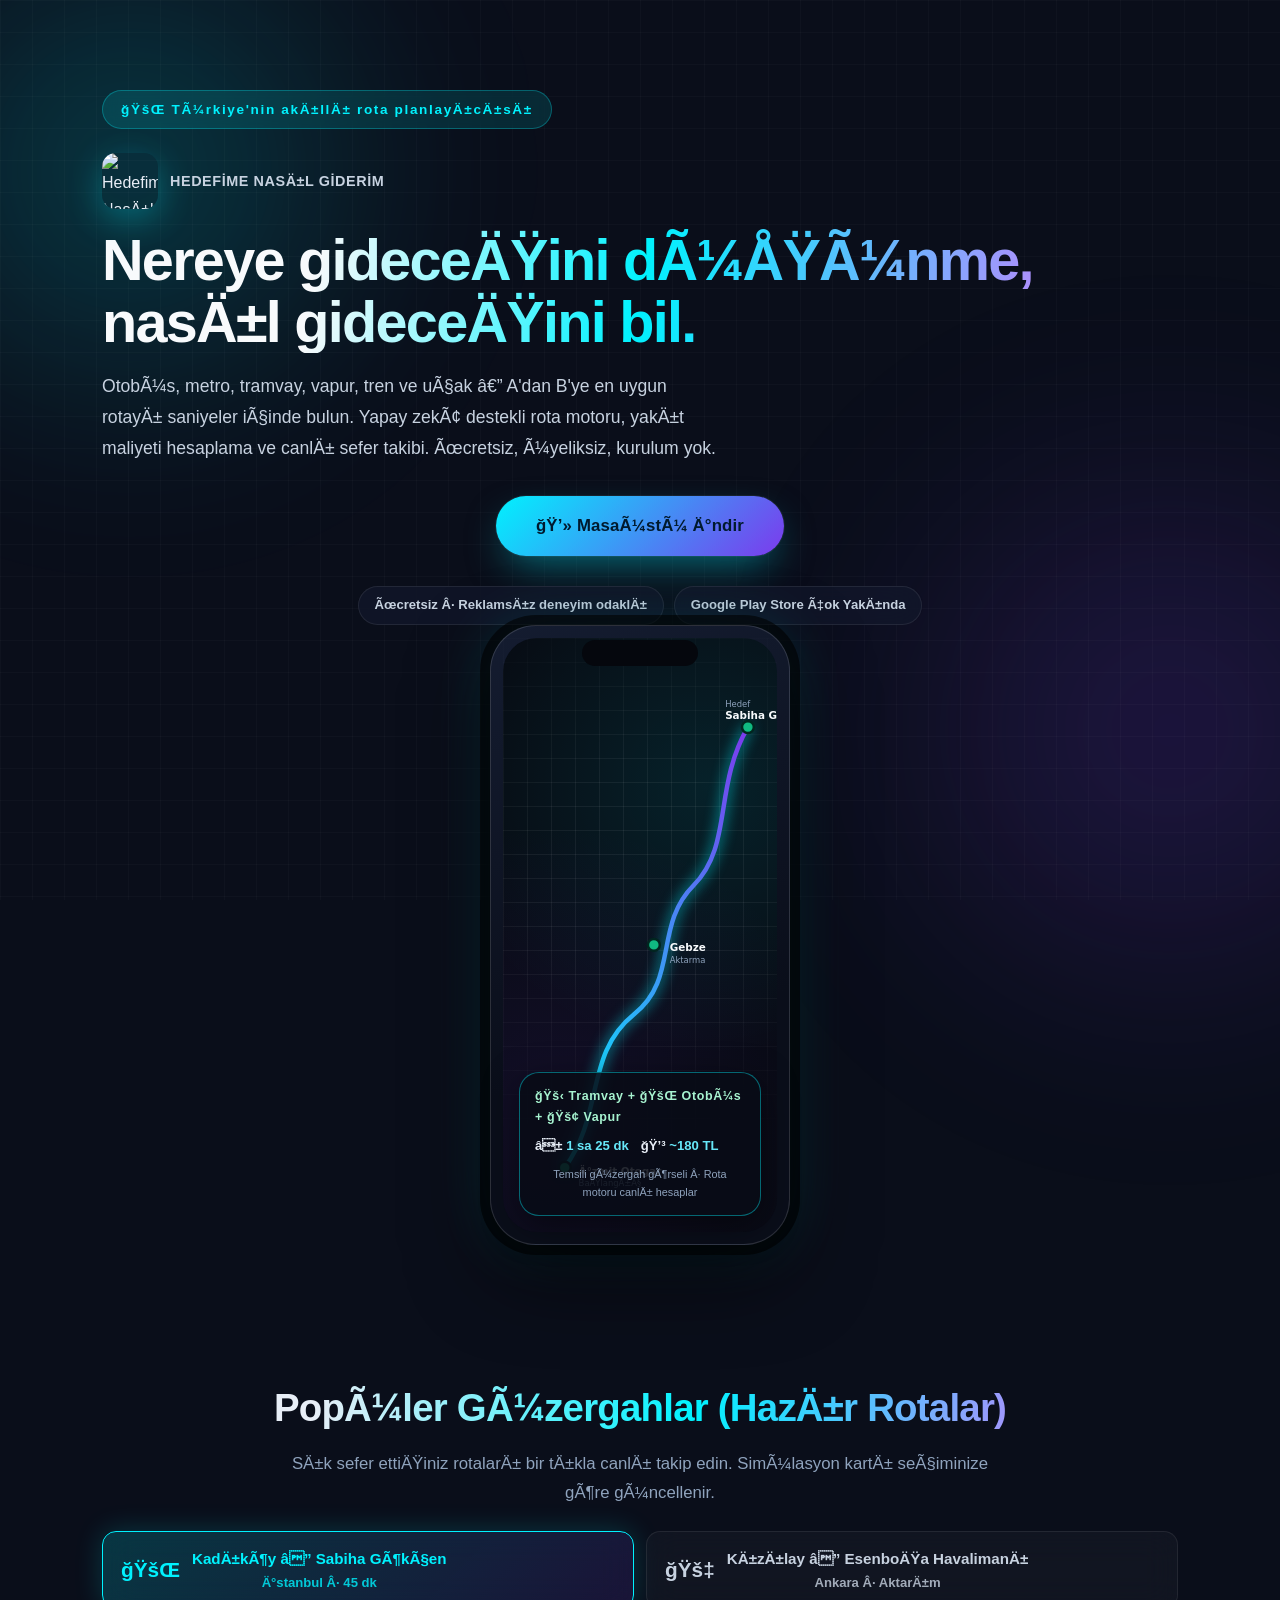
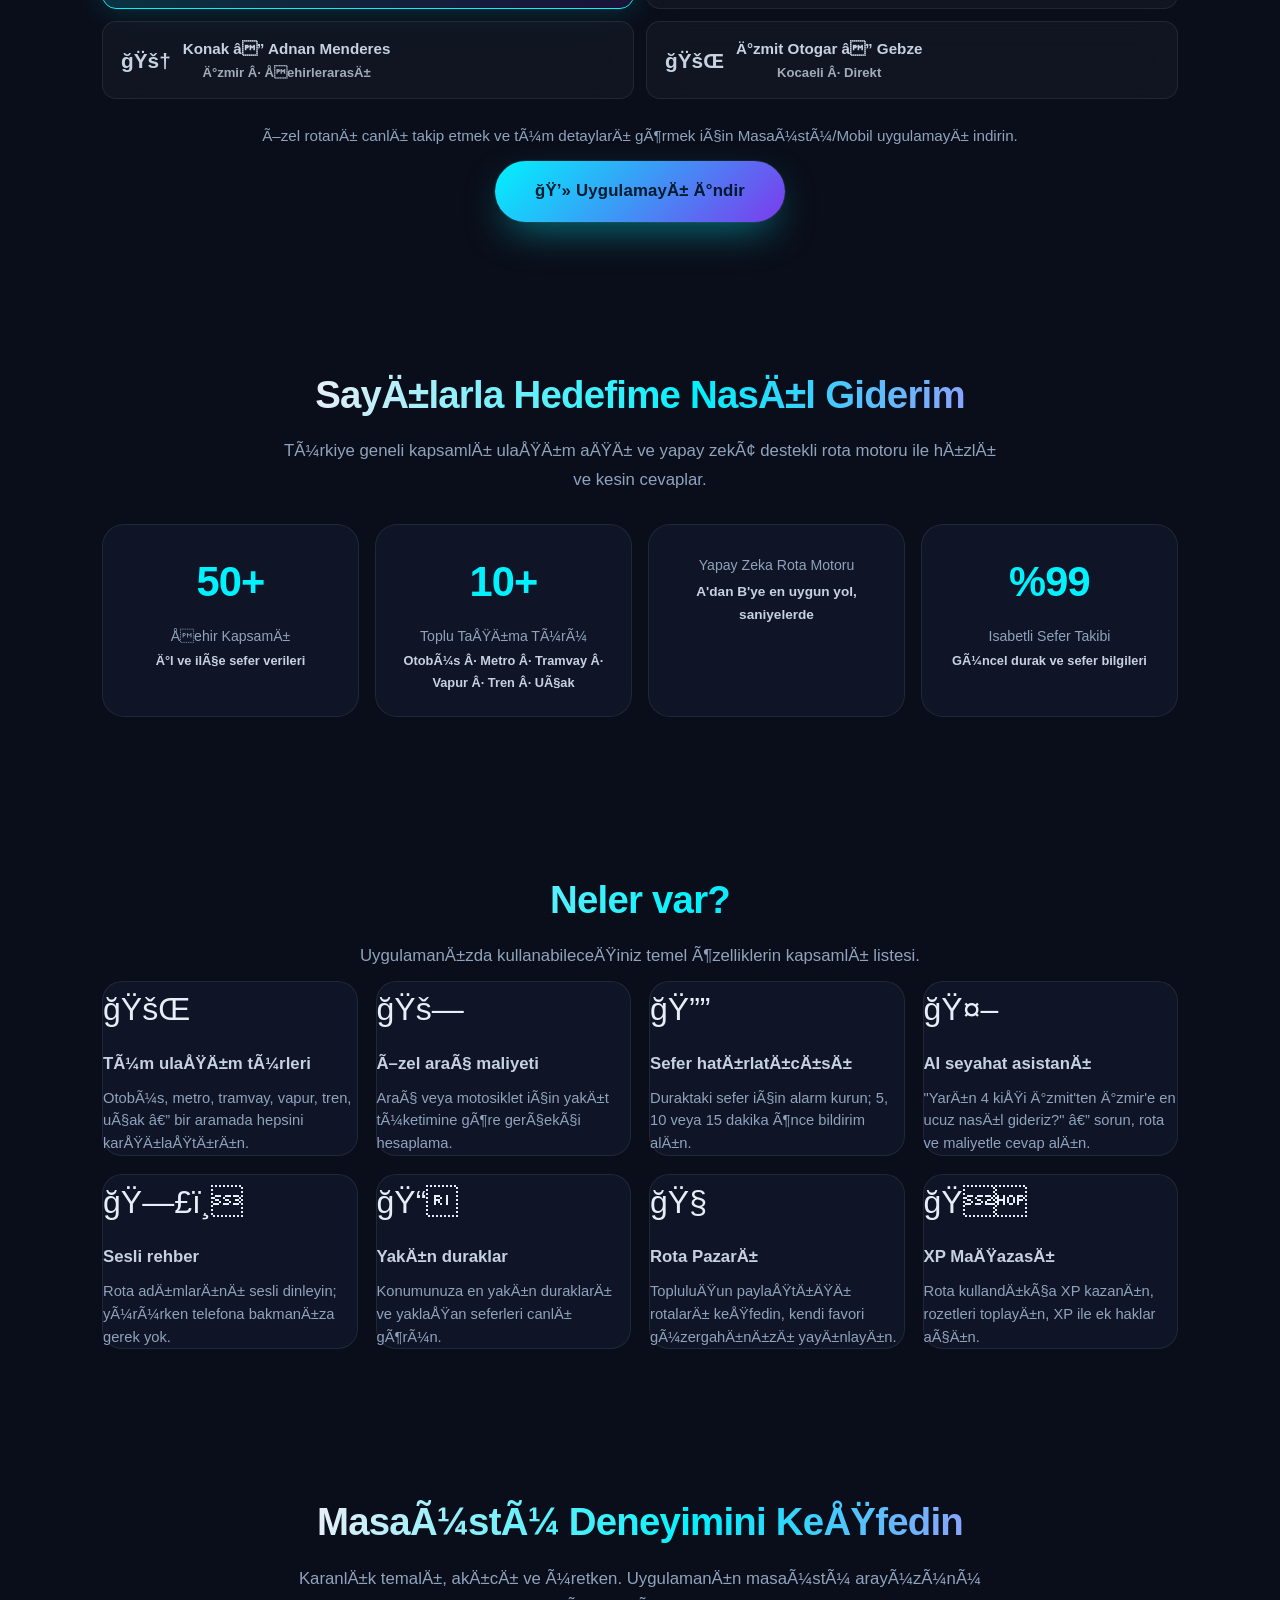
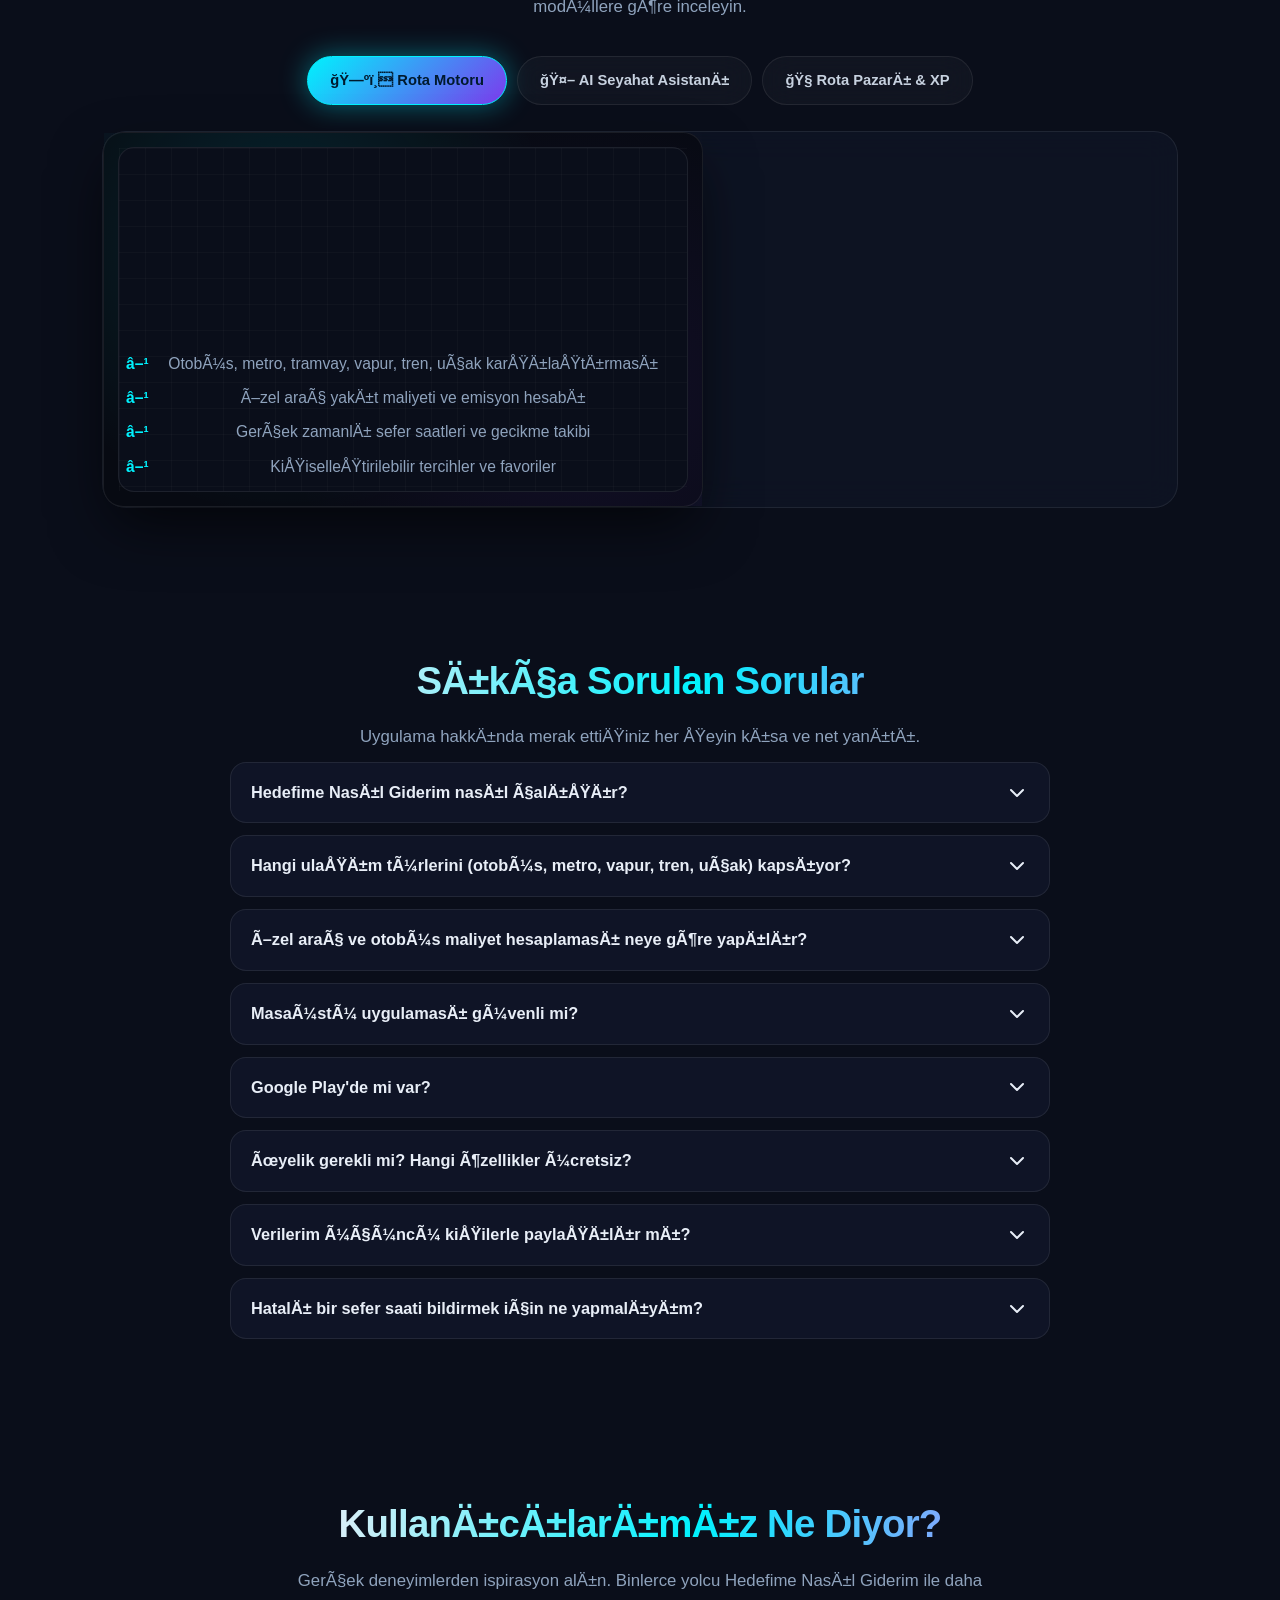
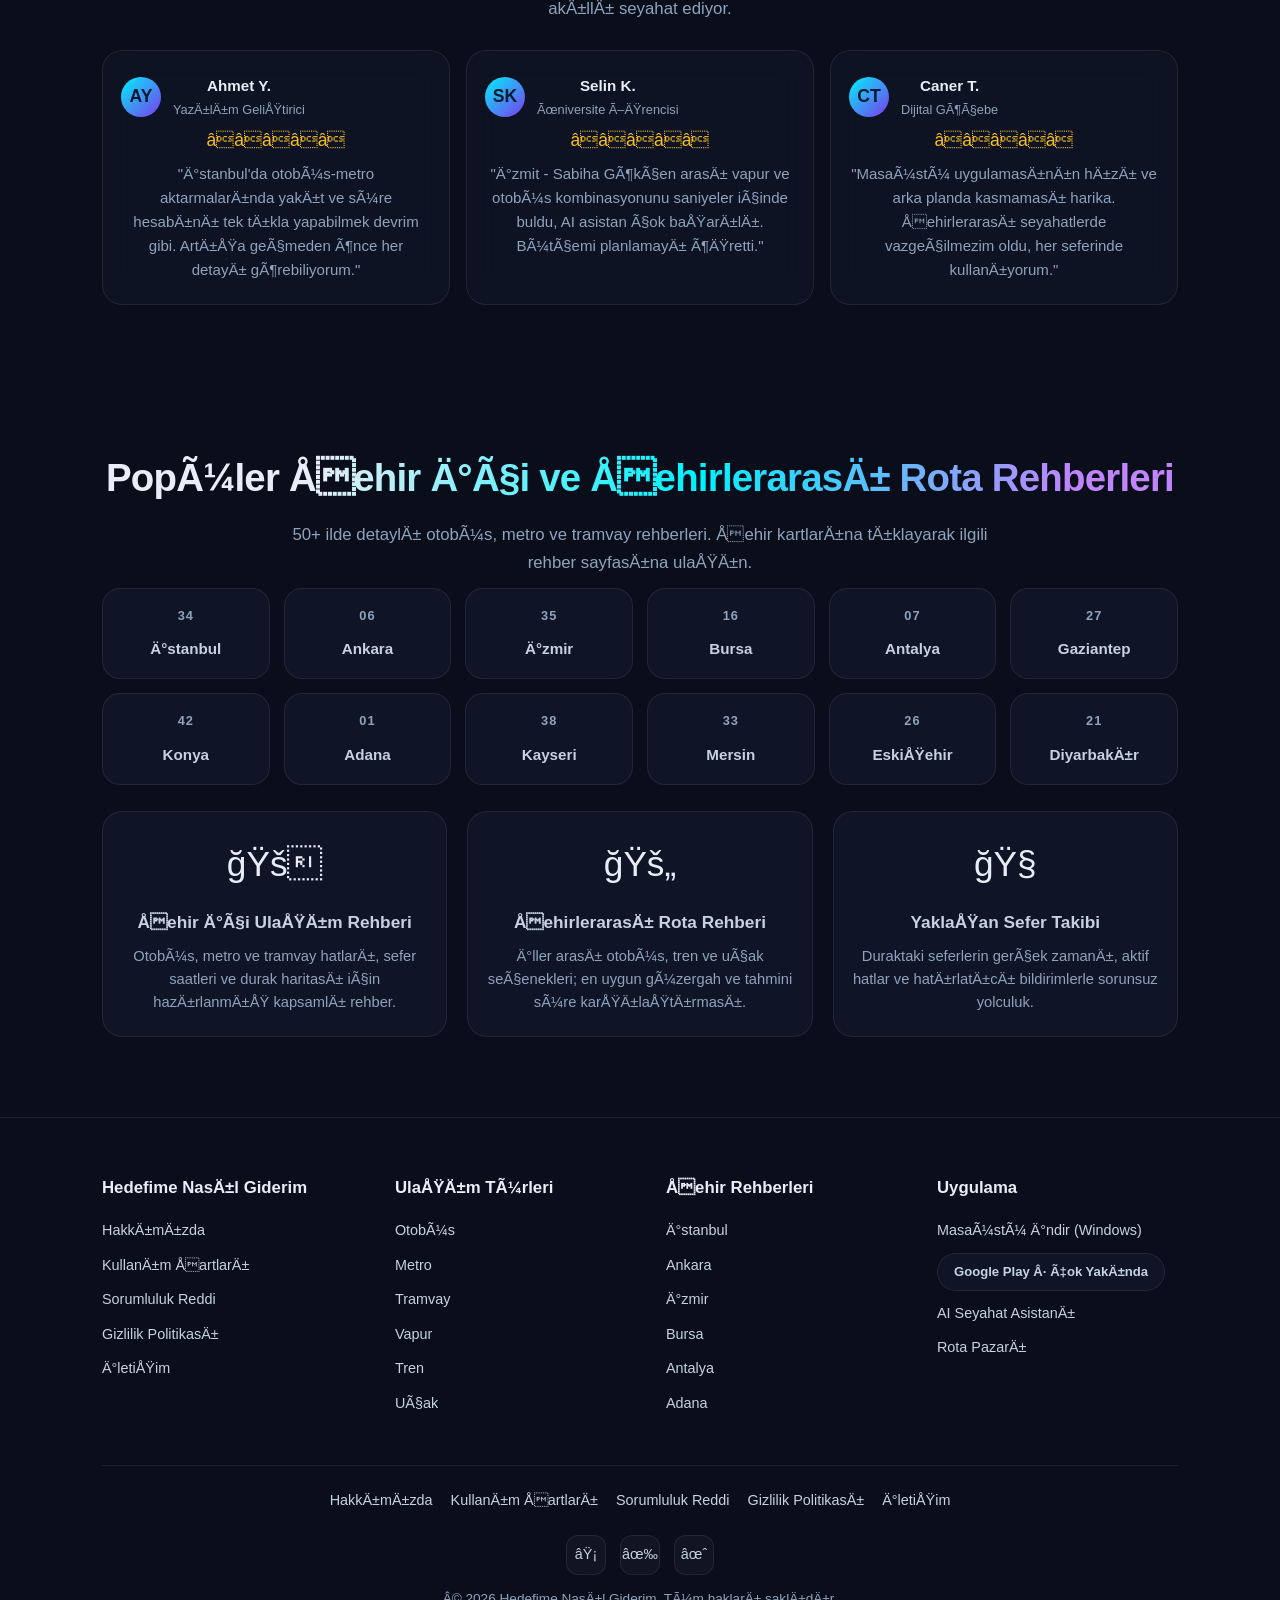
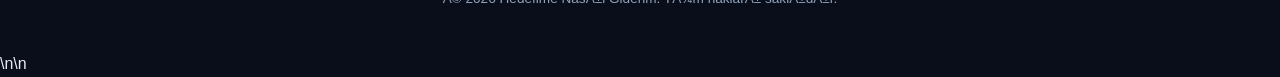
==== commit 2be59872: "fix: tüm HTML dosyalarını UTF-8 without BOM olarak kaydet, meta charset UTF-8 eklendi" ====
--- a/index.html
+++ b/index.html
@@ -1,4 +1,4 @@
-﻿<!DOCTYPE html> <html lang="tr"> <head> <meta charset="UTF-8"> <meta name="viewport" content="width=device-width, initial-scale=1.0, viewport-fit=cover"> <meta name="theme-color" content="#0a0e1a"> <meta name="color-scheme" content="dark"> <link rel="manifest" href="./manifest.webmanifest"> <link rel="apple-touch-icon" href="./icon-192.png"> <meta name="mobile-web-app-capable" content="yes"> <meta name="apple-mobile-web-app-capable" content="yes"> <meta name="apple-mobile-web-app-status-bar-style" content="black-translucent"> <meta name="google-site-verification" content="ZKnSJ7NKXjMeIV3gzE6k-T2LWasR03VKn70ZzBquCCo" /> <title>Hedefime NasÄ±l Giderim â€” AkÄ±llÄ± Rota PlanlayÄ±cÄ±: OtobÃ¼s, Metro, Tramvay, Tren, UÃ§ak</title> <meta name="description" content="TÃ¼rkiye'de A'dan B'ye en uygun ulaÅŸÄ±m rotasÄ±nÄ± bul. OtobÃ¼s, metro, tramvay, vapur, tren, uÃ§ak ve Ã¶zel araÃ§ seÃ§eneklerini tek aramada karÅŸÄ±laÅŸtÄ±rÄ±n. Yapay zekÃ¢ destekli rota motoru, sefer saatleri, yakÄ±t maliyeti hesaplama ve canlÄ± sefer takibi. MasaÃ¼stÃ¼ ve mobil uygulama."> <meta name="keywords" content="rota planlayÄ±cÄ±, otobÃ¼s saatleri, metro rotasÄ±, tramvay, vapur, tren, uÃ§ak, ÅŸehir iÃ§i ulaÅŸÄ±m, ÅŸehirler arasÄ± rotalar, yolculuk planlama, ulaÅŸÄ±m rehberi, Hedefime NasÄ±l Giderim">  <link rel="canonical" href="https://hedefimenasilgiderim.github.io/"> <meta property="og:title" content="Hedefime NasÄ±l Giderim â€” AkÄ±llÄ± Rota PlanlayÄ±cÄ±"> <meta property="og:description" content="TÃ¼rkiye'de A'dan B'ye en uygun ulaÅŸÄ±m rotasÄ±nÄ± bul. OtobÃ¼s, metro, tramvay, vapur, tren, uÃ§ak ve Ã¶zel araÃ§ seÃ§eneklerini tek aramada karÅŸÄ±laÅŸtÄ±rÄ±n."> <meta property="og:type" content="website"> <meta property="og:url" content="https://hedefimenasilgiderim.github.io/"> <meta property="og:image" content="https://hedefimenasilgiderim.github.io/icon.png"> <meta property="og:image:width" content="1200"> <meta property="og:image:height" content="630"> <meta property="og:site_name" content="Hedefime NasÄ±l Giderim"> <meta property="og:locale" content="tr_TR"> <meta name="twitter:card" content="summary_large_image"> <meta name="twitter:title" content="Hedefime NasÄ±l Giderim â€” AkÄ±llÄ± Rota PlanlayÄ±cÄ±"> <meta name="twitter:description" content="TÃ¼rkiye'de A'dan B'ye en uygun ulaÅŸÄ±m rotasÄ±nÄ± bul. OtobÃ¼s, metro, tramvay, vapur, tren, uÃ§ak ve Ã¶zel araÃ§ seÃ§eneklerini tek aramada karÅŸÄ±laÅŸtÄ±rÄ±n."> <meta name="twitter:image" content="https://hedefimenasilgiderim.github.io/icon.png">  <!-- Schema.org Unstructured Data (WebSite + Organization + SoftwareApplication) --> <script type="application/ld+json"> {   "@context": "https://schema.org",   "@graph": [     {       "@type": "Organization",       "name": "Hedefime NasÄ±l Giderim",       "url": "https://hedefimenasilgiderim.github.io/",       "logo": "https://hedefimenasilgiderim.github.io/icon.png",       "sameAs": [         "https://github.com/hedefimenasilgiderim/hedefime-nasil-giderim"       ],       "contactPoint": {         "@type": "ContactPoint",         "email": "hedefimenasilgiderim@gmail.com",         "contactType": "customer service",         "availableLanguage": "Turkish"       }     },     {       "@type": "WebSite",       "name": "Hedefime NasÄ±l Giderim",       "url": "https://hedefimenasilgiderim.github.io/",       "potentialAction": {         "@type": "SearchAction",         "target": "https://hedefimenasilgiderim.github.io/",         "query-input": "required"       }     },     {       "@type": "SoftwareApplication",       "name": "Hedefime NasÄ±l Giderim",       "applicationCategory": "TravelApplication",       "operatingSystem": "Windows, Android",       "offers": {         "@type": "Offer",         "price": "0",         "priceCurrency": "TRY"       }     }   ] } </script>  <style>   /* =========================================================      Tema degiskenleri â€” Modern Dark / Glassmorphism      ========================================================= */   :root {     --bg: #0a0e1a;     --bg-deep: #070a12;     --surface: rgba(18, 24, 43, 0.72);     --surface-2: rgba(24, 33, 61, 0.6);     --line: rgba(255, 255, 255, 0.08);     --line-strong: rgba(255, 255, 255, 0.14);     --text: #e8eef7;     --text-dim: #c7d2e0;     --muted: #8fa3bd;     --accent: #00f2fe;        /* turkuaz */     --accent-2: #7c3aed;      /* derin mor */     --accent-3: #f59e0b;      /* amber vurgulama */     --accent-ink: #001a2e;    /* turkuaz koyu metin */     --accent-ink-2: #2b0a4a;  /* mor koyu metin */     --radius: 20px;     --blur: 16px;     --transition: 400ms cubic-bezier(0.23, 1, 0.32, 1);   }    * { margin: 0; padding: 0; box-sizing: border-box; }    html {     scroll-behavior: smooth;     overflow-x: hidden;   }    body {     font-family: -apple-system, "Segoe UI", Roboto, "Helvetica Neue", Arial, sans-serif;     background: var(--bg);     color: var(--text);     line-height: 1.7;     min-height: 100dvh;     overflow-x: hidden;   }    a { color: var(--accent); text-decoration: none; }   a:hover { text-decoration: underline; text-underline-offset: 4px; }   img { display: block; max-width: 100%; }    /* =========================================================      Mesh Gradient Arka Plan â€” soft, bulaniklastrilmis renk kupeleri      ========================================================= */   .mesh {     position: fixed;     inset: 0;     z-index: -1;        }   .mesh::before, .mesh::after {     content: "";     position: absolute;     border-radius: 50%;     filter: blur(100px);     opacity: 0.55;     animation: mesh-drift 14s ease-in-out infinite alternate;   }   .mesh::before {     width: 700px; height: 700px;     top: -180px; left: -220px;     background: radial-gradient(circle, rgba(0, 242, 254, 0.45), transparent 60%);     animation-name: mesh-drift-a;   }   .mesh::after {     width: 860px; height: 860px;     bottom: -260px; right: -320px;     background: radial-gradient(circle, rgba(124, 58, 237, 0.42), transparent 58%);     animation-name: mesh-drift-b;     animation-delay: -3s;   }   @keyframes mesh-drift-a {     from { transform: translate(0, 0) scale(1); }     to { transform: translate(40px, -60px) scale(1.08); }   }   @keyframes mesh-drift-b {     from { transform: translate(0, 0) scale(1); }     to { transform: translate(-50px, 50px) scale(1.12); }   }    /* Hafif icinik Ä±zgara overlay (derinlik) */   .mesh-grid {     position: fixed;     inset: 0;     z-index: -1;     background-image:       linear-gradient(rgba(255,255,255,0.025) 1px, transparent 1px),       linear-gradient(90deg, rgba(255,255,255,0.025) 1px, transparent 1px);     background-size: 32px 32px;     pointer-events: none;   }    /* =========================================================      Layout yardimcilari      ========================================================= */   .wrap {     max-width: 1120px;     margin: 0 auto;     padding: 0 22px;   }    section { padding: 70px 0; position: relative; z-index: 1; }   section > .wrap > h2,   section > .wrap > .section-head { text-align: center; margin-bottom: 10px; }   .section-head h2 { margin: 0; font-size: clamp(1.7rem, 3vw, 2.5rem); font-weight: 800; letter-spacing: -0.02em; background: linear-gradient(100deg, #e8eef7 20%, #00f2fe 55%, #c084fc 90%); -webkit-background-clip: text; background-clip: text; color: transparent; }   .section-head p { color: var(--muted); font-size: 1.05rem; margin-top: 10px; max-width: 720px; margin-left: auto; margin-right: auto; }    .badge-pill {     display: inline-flex; align-items: center; gap: 8px;     background: var(--surface);     border: 1px solid var(--line);     color: var(--text-dim);     font-size: 0.82rem; font-weight: 700;     padding: 7px 16px; border-radius: 999px;     backdrop-filter: blur(var(--blur));     transition: transform 0.2s ease, border-color 0.2s ease;   }   .badge-pill:hover { border-color: var(--accent); color: var(--accent); transform: translateY(-1px); text-decoration: none; }    /* Glassmorphism kart */   .glass {     background: var(--surface);     border: 1px solid var(--line);     border-radius: var(--radius);     backdrop-filter: blur(var(--blur));     -webkit-backdrop-filter: blur(var(--blur));     transition: transform 0.35s ease, border-color 0.35s ease, box-shadow 0.35s ease;   }   .glass:hover {     transform: translateY(-4px);     border-color: var(--line-strong);     box-shadow: 0 20px 40px -10px rgba(0,0,0,0.55), 0 0 0 1px rgba(0,242,254,0.08);   }   .glass.accented:hover {     border-color: rgba(0,242,254,0.45);     box-shadow: 0 20px 40px -10px rgba(0,0,0,0.55), 0 0 30px rgba(0,242,254,0.12);   }    /* Butonlar */   .btn {     display: inline-flex; align-items: center; justify-content: center; gap: 10px;     border: 0; border-radius: 999px; font: inherit; font-weight: 800;     cursor: pointer; text-decoration: none; transition: all 0.3s ease;     letter-spacing: 0.01em;   }   .btn-primary {     background: linear-gradient(135deg, var(--accent), var(--accent-2));     color: var(--accent-ink);     padding: 16px 40px; font-size: 1.05rem;     box-shadow: 0 16px 40px -12px rgba(0,242,254,0.5), 0 0 0 1px rgba(255,255,255,0.06);   }   .btn-primary:hover {     transform: translateY(-3px);     box-shadow: 0 22px 48px -10px rgba(0,242,254,0.65), 0 0 0 1px rgba(255,255,255,0.12);     filter: brightness(1.08);   }   .btn-primary:active { transform: translateY(-1px); }   .btn-outline {     background: rgba(255,255,255,0.03);     color: var(--text);     border: 1px solid var(--line);     padding: 15px 36px; font-size: 1.05rem; font-weight: 800;   }   .btn-outline:hover {     border-color: var(--accent);     color: var(--accent);     transform: translateY(-3px);     box-shadow: 0 0 28px rgba(0,242,254,0.18);   }   .btn-group { display: flex; flex-direction: column; gap: 14px; }   @media (min-width: 640px) { .btn-group { flex-direction: row; justify-content: center; } }    /* Google Play rozeti */   .play-badge {     display: inline-flex; align-items: center; gap: 10px;     background: rgba(0,0,0,0.35);     border: 1px solid var(--line);     color: var(--text);     padding: 12px 20px; border-radius: 12px; font-size: 0.95rem; font-weight: 800;     backdrop-filter: blur(var(--blur));     transition: transform 0.3s ease, box-shadow 0.3s ease;     position: relative;    }   .play-badge::before {     content: ""; position: absolute; inset: 0; border-radius: 12px;     background: linear-gradient(90deg, transparent, rgba(255,255,255,0.12), transparent);     transform: translateX(-100%); transition: transform 0.8s ease;   }   .play-badge:hover::before { transform: translateX(100%); }   .play-badge:hover { transform: translateY(-2px); box-shadow: 0 10px 30px rgba(0,242,254,0.2); border-color: var(--accent); }   .play-badge span.tag { color: var(--muted); font-size: 0.78rem; text-transform: uppercase; letter-spacing: 0.06em; opacity: 0.9; }   .play-badge span.tag strong { color: var(--accent); }    /* =========================================================      Hero â€” arama Kutusu YOK, canli rota simulasyonu      ========================================================= */   .hero {     position: relative;     padding: 90px 0 60px;     overflow: visible;   }   .hero-eyebrow {     display: inline-flex; align-items: center; gap: 8px;     font-size: 0.85rem; font-weight: 800; letter-spacing: 0.12em;     color: var(--accent);     background: rgba(0,242,254,0.12);     border: 1px solid rgba(0,242,254,0.28);     border-radius: 999px; padding: 7px 18px;     backdrop-filter: blur(8px);   }   .hero-brand {     display: flex; align-items: center; gap: 12px; margin-top: 24px;   }   .hero-brand img { width: 56px; height: 56px; border-radius: 14px; box-shadow: 0 10px 34px rgba(0,242,254,0.3); }   .hero-brand span { font-weight: 800; letter-spacing: 0.04em; font-size: 0.9rem; text-transform: uppercase; color: var(--text-dim); }   .hero-title {     margin: 20px 0 0;     font-size: clamp(2.1rem, 5.2vw, 3.6rem);     line-height: 1.08; font-weight: 900; letter-spacing: -0.03em;     background: linear-gradient(100deg, #f8fafc 20%, #00f2fe 50%, #c084fc 90%);     -webkit-background-clip: text; background-clip: text; color: transparent;   }   .hero-sub {     margin-top: 18px; color: var(--text-dim); font-size: 1.1rem;     max-width: 620px; line-height: 1.75;   }   .hero-cta { margin-top: 32px; }   .hero-badges {     display: flex; flex-wrap: wrap; gap: 10px; justify-content: center; margin-top: 30px;   }    /* Canli Rota Simulasyon KartÄ± â€” telefon maketi (interaktif SVG) */   .sim-stage { position: relative; display: flex; justify-content: center; align-items: center; min-height: 620px; }   .sim-phone {     position: relative; width: 300px; height: 620px; border-radius: 46px;     background: linear-gradient(160deg, #141c30, #0a0e1a 65%);     border: 1px solid var(--line-strong);     box-shadow:       0 0 0 10px rgba(0,0,0,0.6),       0 30px 80px rgba(0,0,0,0.65),       0 0 60px rgba(0,242,254,0.18);      transform-style: preserve-3d;   }   .sim-phone::before {     content: ""; position: absolute; top: 14px; left: 50%; transform: translateX(-50%);     width: 116px; height: 26px; border-radius: 999px; background: #05070d; z-index: 4;   }   .sim-screen {     position: absolute; inset: 12px; border-radius: 34px;      background:       radial-gradient(circle at 75% 25%, rgba(0,242,254,0.10), transparent 55%),       radial-gradient(circle at 20% 80%, rgba(124,58,237,0.10), transparent 55%),       #070a12;   }   .sim-grid {     position: absolute; inset: 0;     background-image:       linear-gradient(rgba(255,255,255,0.06) 1px, transparent 1px),       linear-gradient(90deg, rgba(255,255,255,0.06) 1px, transparent 1px);     background-size: 24px 24px;     mask-image: radial-gradient(circle at 50% 40%, #000 28%, transparent 80%);   }   .sim-route { position: absolute; inset: 0; width: 100%; height: 100%; }   .sim-line {     fill: none; stroke: url(#simGlow); stroke-width: 4.5; stroke-linecap: round;     filter: drop-shadow(0 0 7px rgba(0,242,254,0.9));     stroke-dasharray: 760; stroke-dashoffset: 760;     animation: sim-draw 3.4s ease-out forwards 0.5s;   }   @keyframes sim-draw { to { stroke-dashoffset: 0; } }   .sim-dot {     fill: #10b981; stroke: #012620; stroke-width: 2.5;     transform-box: fill-box; transform-origin: center;     animation: sim-dot 2.1s ease-in-out infinite;   }   @keyframes sim-dot {     0%,100% { transform: scale(1); opacity: 1; }     50% { transform: scale(1.8); opacity: 0.6; }   }   .sim-dot:nth-child(2) { animation-delay: 0.9s; }   .sim-dot:nth-child(3) { animation-delay: 1.9s; }   .sim-pin {     fill: #f8fafc; font: 700 10.5px system-ui; pointer-events: none;   }   .sim-pin-sub { fill: var(--muted); font: 500 8.5px system-ui; pointer-events: none; }   .sim-card {     position: absolute; left: 16px; right: 16px; bottom: 16px;     background: rgba(8,12,22,0.88); border: 1px solid rgba(0,242,254,0.4);     border-radius: 20px; padding: 13px 15px; backdrop-filter: blur(10px);     box-shadow: 0 10px 34px rgba(0,0,0,0.5); z-index: 3;   }   .sim-card .modes { font-size: 0.78rem; font-weight: 800; color: #a7f3d0; letter-spacing: 0.05em; }   .sim-card .meta {     display: flex; gap: 12px; margin-top: 7px; font-size: 0.82rem; font-weight: 800; color: var(--text);   }   .sim-card .meta b { color: #67e8f9; }   .sim-card .demo {     margin-top: 7px; font-size: 0.68rem; color: var(--muted); text-align: center;   }   .sim-float { animation: sim-float 7s ease-in-out infinite; }   @keyframes sim-float {     0%,100% { transform: translateY(0); }     50% { transform: translateY(-16px); }   }   .sim-tilt-glare {     position: absolute; inset: 0; border-radius: 46px;     background: linear-gradient(135deg, rgba(255,255,255,0.12) 0%, rgba(255,255,255,0) 40%, rgba(255,255,255,0.06) 100%);     opacity: 0; transition: opacity 0.3s ease; pointer-events: none; z-index: 2;   }   .sim-phone:hover .sim-tilt-glare { opacity: 1; }   .sim-tilt { transform-style: preserve-3d; }    @media (max-width: 720px) {     .hero { padding: 70px 0 40px; }     .sim-phone { width: 260px; height: 540px; }     .sim-card { bottom: 12px; left: 12px; right: 12px; padding: 11px 13px; }   }    /* =========================================================      Metrik sayaclarÄ± (animasyonlu sayim)      ========================================================= */   .metrics { display: grid; grid-template-columns: repeat(4, 1fr); gap: 16px; margin: 30px 0 10px; }   .metric {     background: var(--surface); border: 1px solid var(--line);     border-radius: 22px; padding: 22px 18px; text-align: center;     backdrop-filter: blur(var(--blur));     transition: transform 0.35s ease, border-color 0.35s ease;   }   .metric:hover { transform: translateY(-4px); border-color: var(--accent); }   .metric .num {     font-size: clamp(1.9rem, 4vw, 2.6rem); font-weight: 900; color: var(--accent);     letter-spacing: -0.02em;   }   .metric .label { color: var(--muted); font-size: 0.88rem; margin-top: 8px; line-height: 1.45; }   .metric .sub { color: var(--text-dim); font-size: 0.8rem; margin-top: 4px; font-weight: 600; }   @media (max-width: 900px) { .metrics { grid-template-columns: repeat(2, 1fr); } }   @media (max-width: 520px) { .metrics { grid-template-columns: 1fr; } }    /* =========================================================      Ozellik kartlari â€” glassmorphism      ========================================================= */   .features { display: grid; grid-template-columns: repeat(4, 1fr); gap: 18px; }   .feature .ico { font-size: 2rem; margin-bottom: 14px; }   .feature h3 { font-size: 1.05rem; margin-bottom: 8px; color: var(--text-dim); }   .feature p { color: var(--muted); font-size: 0.92rem; line-height: 1.55; }   @media (max-width: 1024px) { .features { grid-template-columns: repeat(2, 1fr); } }   @media (max-width: 560px) { .features { grid-template-columns: 1fr; } }    /* =========================================================      FAQ Akordeon      ========================================================= */   .faq { max-width: 820px; margin: 0 auto; }   .faq-item {     background: var(--surface); border: 1px solid var(--line);     border-radius: 16px; margin-bottom: 12px;      transition: border-color 0.3s ease, box-shadow 0.3s ease;   }   .faq-item.open { border-color: var(--accent); box-shadow: 0 0 24px rgba(0,242,254,0.1); }   .faq-q {     display: flex; align-items: center; justify-content: space-between;     padding: 16px 20px; cursor: pointer; font-size: 1.02rem; font-weight: 700;     color: var(--text); background: transparent; border: 0; text-align: left; width: 100%;     transition: color 0.3s ease;   }   .faq-q:hover { color: var(--accent); }   .faq-q .q-mark {     width: 24px; height: 24px; display: block; flex-shrink: 0; transition: transform 0.35s ease;   }   details[open] summary .q-mark { transform: rotate(180deg); color: var(--accent); }   .faq-answer {     display: none;      padding: 0 20px; color: var(--muted); font-size: 0.96rem; line-height: 1.6;          border-top: 1px solid var(--line);   }   details[open] .faq-answer { display: block; padding: 14px 20px 20px; }   .faq-answer p { margin: 0 0 10px; }   .faq-answer p:last-child { margin-bottom: 0; }    /* =========================================================      Sehir rehberi kartlari (tiklanabilir)      ========================================================= */   .cities { display: grid; grid-template-columns: repeat(6, 1fr); gap: 14px; }   .city-card {     background: var(--surface); border: 1px solid var(--line);     border-radius: 18px; padding: 16px 12px; text-align: center;     text-decoration: none; color: var(--text-dim);     transition: transform 0.3s ease, border-color 0.3s ease, box-shadow 0.3s ease;     backdrop-filter: blur(var(--blur));     display: flex; flex-direction: column; align-items: center; gap: 10px;   }   .city-card:hover {     transform: translateY(-4px); border-color: var(--accent); color: var(--accent);     box-shadow: 0 16px 32px -6px rgba(0,242,254,0.12);   }   .city-card .num { font-size: 0.8rem; font-weight: 800; color: var(--muted); letter-spacing: 0.08em; text-transform: uppercase; }   .city-card .name { font-weight: 800; font-size: 0.95rem; }   @media (max-width: 1120px) { .cities { grid-template-columns: repeat(4, 1fr); } }   @media (max-width: 820px) { .cities { grid-template-columns: repeat(3, 1fr); } }   @media (max-width: 560px) { .cities { grid-template-columns: repeat(2, 1fr); } }    /* Rota rehberi icerik karti */   .guide-grid { display: grid; grid-template-columns: repeat(3, 1fr); gap: 20px; margin-top: 26px; }   .guide-card {     background: var(--surface); border: 1px solid var(--line);     border-radius: 20px; padding: 22px 18px; text-align: center;     backdrop-filter: blur(var(--blur));     transition: transform 0.35s ease, border-color 0.35s ease;   }   .guide-card:hover { transform: translateY(-4px); border-color: var(--accent-2); }   .guide-card .g-ico { font-size: 2.2rem; margin-bottom: 14px; }   .guide-card h3 { font-size: 1.08rem; margin-bottom: 8px; color: var(--text-dim); }   .guide-card p { color: var(--muted); font-size: 0.92rem; line-height: 1.55; }   @media (max-width: 960px) { .guide-grid { grid-template-columns: 1fr; } }    /* =========================================================      Footer      ========================================================= */   footer {     margin-top: 10px; padding: 56px 0 40px; border-top: 1px solid var(--line);     color: var(--muted); font-size: 0.9rem; z-index: 1; position: relative;   }   .footer-grid {     display: grid; grid-template-columns: 1.2fr 1.1fr 1.1fr 1.1fr; gap: 30px; margin-bottom: 40px;   }   .footer-col h4 { color: var(--text); font-size: 1.05rem; margin-bottom: 16px; font-weight: 800; }   .footer-col ul { list-style: none; }   .footer-col li { margin-bottom: 10px; }   .footer-col a { color: var(--text-dim); text-decoration: none; transition: color 0.2s ease, padding-left 0.2s ease; }   .footer-col a:hover { color: var(--accent); text-decoration: none; padding-left: 6px; }   .footer-bottom {     border-top: 1px solid var(--line); padding-top: 22px; display: flex;     flex-direction: column; align-items: center; gap: 12px;   }   .footer-bottom .nav { display: flex; flex-wrap: wrap; gap: 18px; justify-content: center; font-size: 0.9rem; }   .footer-bottom .nav a { color: var(--text-dim); text-decoration: none; }   .footer-bottom .nav a:hover { color: var(--accent); text-decoration: underline; }   .copy { color: var(--muted); font-size: 0.85rem; }   .social { display: flex; gap: 14px; margin-top: 10px; }   .social a {     display: flex; align-items: center; justify-content: center; width: 40px; height: 40px;     border: 1px solid var(--line); border-radius: 12px; color: var(--text-dim);     background: rgba(255,255,255,0.03); transition: transform 0.3s ease, border-color 0.3s ease, color 0.3s ease;   }   .social a:hover { border-color: var(--accent); color: var(--accent); transform: translateY(-3px); }    /* =========================================================      Genel yardimcilar      ========================================================= */   .center { text-align: center; }   .tag-accent { color: var(--accent); font-weight: 800; }   .sr-only {     position: absolute; width: 1px; height: 1px; padding: 0; margin: -1px;      clip: rect(0,0,0,0); border: 0;   }    /* =========================================================
+<!DOCTYPE html> <html lang="tr"> <head> <meta charset="UTF-8"> <meta name="viewport" content="width=device-width, initial-scale=1.0, viewport-fit=cover"> <meta name="theme-color" content="#0a0e1a"> <meta name="color-scheme" content="dark"> <link rel="manifest" href="./manifest.webmanifest"> <link rel="apple-touch-icon" href="./icon-192.png"> <meta name="mobile-web-app-capable" content="yes"> <meta name="apple-mobile-web-app-capable" content="yes"> <meta name="apple-mobile-web-app-status-bar-style" content="black-translucent"> <meta name="google-site-verification" content="ZKnSJ7NKXjMeIV3gzE6k-T2LWasR03VKn70ZzBquCCo" /> <title>Hedefime NasÄ±l Giderim â€” AkÄ±llÄ± Rota PlanlayÄ±cÄ±: OtobÃ¼s, Metro, Tramvay, Tren, UÃ§ak</title> <meta name="description" content="TÃ¼rkiye'de A'dan B'ye en uygun ulaÅŸÄ±m rotasÄ±nÄ± bul. OtobÃ¼s, metro, tramvay, vapur, tren, uÃ§ak ve Ã¶zel araÃ§ seÃ§eneklerini tek aramada karÅŸÄ±laÅŸtÄ±rÄ±n. Yapay zekÃ¢ destekli rota motoru, sefer saatleri, yakÄ±t maliyeti hesaplama ve canlÄ± sefer takibi. MasaÃ¼stÃ¼ ve mobil uygulama."> <meta name="keywords" content="rota planlayÄ±cÄ±, otobÃ¼s saatleri, metro rotasÄ±, tramvay, vapur, tren, uÃ§ak, ÅŸehir iÃ§i ulaÅŸÄ±m, ÅŸehirler arasÄ± rotalar, yolculuk planlama, ulaÅŸÄ±m rehberi, Hedefime NasÄ±l Giderim">  <link rel="canonical" href="https://hedefimenasilgiderim.github.io/"> <meta property="og:title" content="Hedefime NasÄ±l Giderim â€” AkÄ±llÄ± Rota PlanlayÄ±cÄ±"> <meta property="og:description" content="TÃ¼rkiye'de A'dan B'ye en uygun ulaÅŸÄ±m rotasÄ±nÄ± bul. OtobÃ¼s, metro, tramvay, vapur, tren, uÃ§ak ve Ã¶zel araÃ§ seÃ§eneklerini tek aramada karÅŸÄ±laÅŸtÄ±rÄ±n."> <meta property="og:type" content="website"> <meta property="og:url" content="https://hedefimenasilgiderim.github.io/"> <meta property="og:image" content="https://hedefimenasilgiderim.github.io/icon.png"> <meta property="og:image:width" content="1200"> <meta property="og:image:height" content="630"> <meta property="og:site_name" content="Hedefime NasÄ±l Giderim"> <meta property="og:locale" content="tr_TR"> <meta name="twitter:card" content="summary_large_image"> <meta name="twitter:title" content="Hedefime NasÄ±l Giderim â€” AkÄ±llÄ± Rota PlanlayÄ±cÄ±"> <meta name="twitter:description" content="TÃ¼rkiye'de A'dan B'ye en uygun ulaÅŸÄ±m rotasÄ±nÄ± bul. OtobÃ¼s, metro, tramvay, vapur, tren, uÃ§ak ve Ã¶zel araÃ§ seÃ§eneklerini tek aramada karÅŸÄ±laÅŸtÄ±rÄ±n."> <meta name="twitter:image" content="https://hedefimenasilgiderim.github.io/icon.png">  <!-- Schema.org Unstructured Data (WebSite + Organization + SoftwareApplication) --> <script type="application/ld+json"> {   "@context": "https://schema.org",   "@graph": [     {       "@type": "Organization",       "name": "Hedefime NasÄ±l Giderim",       "url": "https://hedefimenasilgiderim.github.io/",       "logo": "https://hedefimenasilgiderim.github.io/icon.png",       "sameAs": [         "https://github.com/hedefimenasilgiderim/hedefime-nasil-giderim"       ],       "contactPoint": {         "@type": "ContactPoint",         "email": "hedefimenasilgiderim@gmail.com",         "contactType": "customer service",         "availableLanguage": "Turkish"       }     },     {       "@type": "WebSite",       "name": "Hedefime NasÄ±l Giderim",       "url": "https://hedefimenasilgiderim.github.io/",       "potentialAction": {         "@type": "SearchAction",         "target": "https://hedefimenasilgiderim.github.io/",         "query-input": "required"       }     },     {       "@type": "SoftwareApplication",       "name": "Hedefime NasÄ±l Giderim",       "applicationCategory": "TravelApplication",       "operatingSystem": "Windows, Android",       "offers": {         "@type": "Offer",         "price": "0",         "priceCurrency": "TRY"       }     }   ] } </script>  <style>   /* =========================================================      Tema degiskenleri â€” Modern Dark / Glassmorphism      ========================================================= */   :root {     --bg: #0a0e1a;     --bg-deep: #070a12;     --surface: rgba(18, 24, 43, 0.72);     --surface-2: rgba(24, 33, 61, 0.6);     --line: rgba(255, 255, 255, 0.08);     --line-strong: rgba(255, 255, 255, 0.14);     --text: #e8eef7;     --text-dim: #c7d2e0;     --muted: #8fa3bd;     --accent: #00f2fe;        /* turkuaz */     --accent-2: #7c3aed;      /* derin mor */     --accent-3: #f59e0b;      /* amber vurgulama */     --accent-ink: #001a2e;    /* turkuaz koyu metin */     --accent-ink-2: #2b0a4a;  /* mor koyu metin */     --radius: 20px;     --blur: 16px;     --transition: 400ms cubic-bezier(0.23, 1, 0.32, 1);   }    * { margin: 0; padding: 0; box-sizing: border-box; }    html {     scroll-behavior: smooth;     overflow-x: hidden;   }    body {     font-family: -apple-system, "Segoe UI", Roboto, "Helvetica Neue", Arial, sans-serif;     background: var(--bg);     color: var(--text);     line-height: 1.7;     min-height: 100dvh;     overflow-x: hidden;   }    a { color: var(--accent); text-decoration: none; }   a:hover { text-decoration: underline; text-underline-offset: 4px; }   img { display: block; max-width: 100%; }    /* =========================================================      Mesh Gradient Arka Plan â€” soft, bulaniklastrilmis renk kupeleri      ========================================================= */   .mesh {     position: fixed;     inset: 0;     z-index: -1;        }   .mesh::before, .mesh::after {     content: "";     position: absolute;     border-radius: 50%;     filter: blur(100px);     opacity: 0.55;     animation: mesh-drift 14s ease-in-out infinite alternate;   }   .mesh::before {     width: 700px; height: 700px;     top: -180px; left: -220px;     background: radial-gradient(circle, rgba(0, 242, 254, 0.45), transparent 60%);     animation-name: mesh-drift-a;   }   .mesh::after {     width: 860px; height: 860px;     bottom: -260px; right: -320px;     background: radial-gradient(circle, rgba(124, 58, 237, 0.42), transparent 58%);     animation-name: mesh-drift-b;     animation-delay: -3s;   }   @keyframes mesh-drift-a {     from { transform: translate(0, 0) scale(1); }     to { transform: translate(40px, -60px) scale(1.08); }   }   @keyframes mesh-drift-b {     from { transform: translate(0, 0) scale(1); }     to { transform: translate(-50px, 50px) scale(1.12); }   }    /* Hafif icinik Ä±zgara overlay (derinlik) */   .mesh-grid {     position: fixed;     inset: 0;     z-index: -1;     background-image:       linear-gradient(rgba(255,255,255,0.025) 1px, transparent 1px),       linear-gradient(90deg, rgba(255,255,255,0.025) 1px, transparent 1px);     background-size: 32px 32px;     pointer-events: none;   }    /* =========================================================      Layout yardimcilari      ========================================================= */   .wrap {     max-width: 1120px;     margin: 0 auto;     padding: 0 22px;   }    section { padding: 70px 0; position: relative; z-index: 1; }   section > .wrap > h2,   section > .wrap > .section-head { text-align: center; margin-bottom: 10px; }   .section-head h2 { margin: 0; font-size: clamp(1.7rem, 3vw, 2.5rem); font-weight: 800; letter-spacing: -0.02em; background: linear-gradient(100deg, #e8eef7 20%, #00f2fe 55%, #c084fc 90%); -webkit-background-clip: text; background-clip: text; color: transparent; }   .section-head p { color: var(--muted); font-size: 1.05rem; margin-top: 10px; max-width: 720px; margin-left: auto; margin-right: auto; }    .badge-pill {     display: inline-flex; align-items: center; gap: 8px;     background: var(--surface);     border: 1px solid var(--line);     color: var(--text-dim);     font-size: 0.82rem; font-weight: 700;     padding: 7px 16px; border-radius: 999px;     backdrop-filter: blur(var(--blur));     transition: transform 0.2s ease, border-color 0.2s ease;   }   .badge-pill:hover { border-color: var(--accent); color: var(--accent); transform: translateY(-1px); text-decoration: none; }    /* Glassmorphism kart */   .glass {     background: var(--surface);     border: 1px solid var(--line);     border-radius: var(--radius);     backdrop-filter: blur(var(--blur));     -webkit-backdrop-filter: blur(var(--blur));     transition: transform 0.35s ease, border-color 0.35s ease, box-shadow 0.35s ease;   }   .glass:hover {     transform: translateY(-4px);     border-color: var(--line-strong);     box-shadow: 0 20px 40px -10px rgba(0,0,0,0.55), 0 0 0 1px rgba(0,242,254,0.08);   }   .glass.accented:hover {     border-color: rgba(0,242,254,0.45);     box-shadow: 0 20px 40px -10px rgba(0,0,0,0.55), 0 0 30px rgba(0,242,254,0.12);   }    /* Butonlar */   .btn {     display: inline-flex; align-items: center; justify-content: center; gap: 10px;     border: 0; border-radius: 999px; font: inherit; font-weight: 800;     cursor: pointer; text-decoration: none; transition: all 0.3s ease;     letter-spacing: 0.01em;   }   .btn-primary {     background: linear-gradient(135deg, var(--accent), var(--accent-2));     color: var(--accent-ink);     padding: 16px 40px; font-size: 1.05rem;     box-shadow: 0 16px 40px -12px rgba(0,242,254,0.5), 0 0 0 1px rgba(255,255,255,0.06);   }   .btn-primary:hover {     transform: translateY(-3px);     box-shadow: 0 22px 48px -10px rgba(0,242,254,0.65), 0 0 0 1px rgba(255,255,255,0.12);     filter: brightness(1.08);   }   .btn-primary:active { transform: translateY(-1px); }   .btn-outline {     background: rgba(255,255,255,0.03);     color: var(--text);     border: 1px solid var(--line);     padding: 15px 36px; font-size: 1.05rem; font-weight: 800;   }   .btn-outline:hover {     border-color: var(--accent);     color: var(--accent);     transform: translateY(-3px);     box-shadow: 0 0 28px rgba(0,242,254,0.18);   }   .btn-group { display: flex; flex-direction: column; gap: 14px; }   @media (min-width: 640px) { .btn-group { flex-direction: row; justify-content: center; } }    /* Google Play rozeti */   .play-badge {     display: inline-flex; align-items: center; gap: 10px;     background: rgba(0,0,0,0.35);     border: 1px solid var(--line);     color: var(--text);     padding: 12px 20px; border-radius: 12px; font-size: 0.95rem; font-weight: 800;     backdrop-filter: blur(var(--blur));     transition: transform 0.3s ease, box-shadow 0.3s ease;     position: relative;    }   .play-badge::before {     content: ""; position: absolute; inset: 0; border-radius: 12px;     background: linear-gradient(90deg, transparent, rgba(255,255,255,0.12), transparent);     transform: translateX(-100%); transition: transform 0.8s ease;   }   .play-badge:hover::before { transform: translateX(100%); }   .play-badge:hover { transform: translateY(-2px); box-shadow: 0 10px 30px rgba(0,242,254,0.2); border-color: var(--accent); }   .play-badge span.tag { color: var(--muted); font-size: 0.78rem; text-transform: uppercase; letter-spacing: 0.06em; opacity: 0.9; }   .play-badge span.tag strong { color: var(--accent); }    /* =========================================================      Hero â€” arama Kutusu YOK, canli rota simulasyonu      ========================================================= */   .hero {     position: relative;     padding: 90px 0 60px;     overflow: visible;   }   .hero-eyebrow {     display: inline-flex; align-items: center; gap: 8px;     font-size: 0.85rem; font-weight: 800; letter-spacing: 0.12em;     color: var(--accent);     background: rgba(0,242,254,0.12);     border: 1px solid rgba(0,242,254,0.28);     border-radius: 999px; padding: 7px 18px;     backdrop-filter: blur(8px);   }   .hero-brand {     display: flex; align-items: center; gap: 12px; margin-top: 24px;   }   .hero-brand img { width: 56px; height: 56px; border-radius: 14px; box-shadow: 0 10px 34px rgba(0,242,254,0.3); }   .hero-brand span { font-weight: 800; letter-spacing: 0.04em; font-size: 0.9rem; text-transform: uppercase; color: var(--text-dim); }   .hero-title {     margin: 20px 0 0;     font-size: clamp(2.1rem, 5.2vw, 3.6rem);     line-height: 1.08; font-weight: 900; letter-spacing: -0.03em;     background: linear-gradient(100deg, #f8fafc 20%, #00f2fe 50%, #c084fc 90%);     -webkit-background-clip: text; background-clip: text; color: transparent;   }   .hero-sub {     margin-top: 18px; color: var(--text-dim); font-size: 1.1rem;     max-width: 620px; line-height: 1.75;   }   .hero-cta { margin-top: 32px; }   .hero-badges {     display: flex; flex-wrap: wrap; gap: 10px; justify-content: center; margin-top: 30px;   }    /* Canli Rota Simulasyon KartÄ± â€” telefon maketi (interaktif SVG) */   .sim-stage { position: relative; display: flex; justify-content: center; align-items: center; min-height: 620px; }   .sim-phone {     position: relative; width: 300px; height: 620px; border-radius: 46px;     background: linear-gradient(160deg, #141c30, #0a0e1a 65%);     border: 1px solid var(--line-strong);     box-shadow:       0 0 0 10px rgba(0,0,0,0.6),       0 30px 80px rgba(0,0,0,0.65),       0 0 60px rgba(0,242,254,0.18);      transform-style: preserve-3d;   }   .sim-phone::before {     content: ""; position: absolute; top: 14px; left: 50%; transform: translateX(-50%);     width: 116px; height: 26px; border-radius: 999px; background: #05070d; z-index: 4;   }   .sim-screen {     position: absolute; inset: 12px; border-radius: 34px;      background:       radial-gradient(circle at 75% 25%, rgba(0,242,254,0.10), transparent 55%),       radial-gradient(circle at 20% 80%, rgba(124,58,237,0.10), transparent 55%),       #070a12;   }   .sim-grid {     position: absolute; inset: 0;     background-image:       linear-gradient(rgba(255,255,255,0.06) 1px, transparent 1px),       linear-gradient(90deg, rgba(255,255,255,0.06) 1px, transparent 1px);     background-size: 24px 24px;     mask-image: radial-gradient(circle at 50% 40%, #000 28%, transparent 80%);   }   .sim-route { position: absolute; inset: 0; width: 100%; height: 100%; }   .sim-line {     fill: none; stroke: url(#simGlow); stroke-width: 4.5; stroke-linecap: round;     filter: drop-shadow(0 0 7px rgba(0,242,254,0.9));     stroke-dasharray: 760; stroke-dashoffset: 760;     animation: sim-draw 3.4s ease-out forwards 0.5s;   }   @keyframes sim-draw { to { stroke-dashoffset: 0; } }   .sim-dot {     fill: #10b981; stroke: #012620; stroke-width: 2.5;     transform-box: fill-box; transform-origin: center;     animation: sim-dot 2.1s ease-in-out infinite;   }   @keyframes sim-dot {     0%,100% { transform: scale(1); opacity: 1; }     50% { transform: scale(1.8); opacity: 0.6; }   }   .sim-dot:nth-child(2) { animation-delay: 0.9s; }   .sim-dot:nth-child(3) { animation-delay: 1.9s; }   .sim-pin {     fill: #f8fafc; font: 700 10.5px system-ui; pointer-events: none;   }   .sim-pin-sub { fill: var(--muted); font: 500 8.5px system-ui; pointer-events: none; }   .sim-card {     position: absolute; left: 16px; right: 16px; bottom: 16px;     background: rgba(8,12,22,0.88); border: 1px solid rgba(0,242,254,0.4);     border-radius: 20px; padding: 13px 15px; backdrop-filter: blur(10px);     box-shadow: 0 10px 34px rgba(0,0,0,0.5); z-index: 3;   }   .sim-card .modes { font-size: 0.78rem; font-weight: 800; color: #a7f3d0; letter-spacing: 0.05em; }   .sim-card .meta {     display: flex; gap: 12px; margin-top: 7px; font-size: 0.82rem; font-weight: 800; color: var(--text);   }   .sim-card .meta b { color: #67e8f9; }   .sim-card .demo {     margin-top: 7px; font-size: 0.68rem; color: var(--muted); text-align: center;   }   .sim-float { animation: sim-float 7s ease-in-out infinite; }   @keyframes sim-float {     0%,100% { transform: translateY(0); }     50% { transform: translateY(-16px); }   }   .sim-tilt-glare {     position: absolute; inset: 0; border-radius: 46px;     background: linear-gradient(135deg, rgba(255,255,255,0.12) 0%, rgba(255,255,255,0) 40%, rgba(255,255,255,0.06) 100%);     opacity: 0; transition: opacity 0.3s ease; pointer-events: none; z-index: 2;   }   .sim-phone:hover .sim-tilt-glare { opacity: 1; }   .sim-tilt { transform-style: preserve-3d; }    @media (max-width: 720px) {     .hero { padding: 70px 0 40px; }     .sim-phone { width: 260px; height: 540px; }     .sim-card { bottom: 12px; left: 12px; right: 12px; padding: 11px 13px; }   }    /* =========================================================      Metrik sayaclarÄ± (animasyonlu sayim)      ========================================================= */   .metrics { display: grid; grid-template-columns: repeat(4, 1fr); gap: 16px; margin: 30px 0 10px; }   .metric {     background: var(--surface); border: 1px solid var(--line);     border-radius: 22px; padding: 22px 18px; text-align: center;     backdrop-filter: blur(var(--blur));     transition: transform 0.35s ease, border-color 0.35s ease;   }   .metric:hover { transform: translateY(-4px); border-color: var(--accent); }   .metric .num {     font-size: clamp(1.9rem, 4vw, 2.6rem); font-weight: 900; color: var(--accent);     letter-spacing: -0.02em;   }   .metric .label { color: var(--muted); font-size: 0.88rem; margin-top: 8px; line-height: 1.45; }   .metric .sub { color: var(--text-dim); font-size: 0.8rem; margin-top: 4px; font-weight: 600; }   @media (max-width: 900px) { .metrics { grid-template-columns: repeat(2, 1fr); } }   @media (max-width: 520px) { .metrics { grid-template-columns: 1fr; } }    /* =========================================================      Ozellik kartlari â€” glassmorphism      ========================================================= */   .features { display: grid; grid-template-columns: repeat(4, 1fr); gap: 18px; }   .feature .ico { font-size: 2rem; margin-bottom: 14px; }   .feature h3 { font-size: 1.05rem; margin-bottom: 8px; color: var(--text-dim); }   .feature p { color: var(--muted); font-size: 0.92rem; line-height: 1.55; }   @media (max-width: 1024px) { .features { grid-template-columns: repeat(2, 1fr); } }   @media (max-width: 560px) { .features { grid-template-columns: 1fr; } }    /* =========================================================      FAQ Akordeon      ========================================================= */   .faq { max-width: 820px; margin: 0 auto; }   .faq-item {     background: var(--surface); border: 1px solid var(--line);     border-radius: 16px; margin-bottom: 12px;      transition: border-color 0.3s ease, box-shadow 0.3s ease;   }   .faq-item.open { border-color: var(--accent); box-shadow: 0 0 24px rgba(0,242,254,0.1); }   .faq-q {     display: flex; align-items: center; justify-content: space-between;     padding: 16px 20px; cursor: pointer; font-size: 1.02rem; font-weight: 700;     color: var(--text); background: transparent; border: 0; text-align: left; width: 100%;     transition: color 0.3s ease;   }   .faq-q:hover { color: var(--accent); }   .faq-q .q-mark {     width: 24px; height: 24px; display: block; flex-shrink: 0; transition: transform 0.35s ease;   }   details[open] summary .q-mark { transform: rotate(180deg); color: var(--accent); }   .faq-answer {     display: none;      padding: 0 20px; color: var(--muted); font-size: 0.96rem; line-height: 1.6;          border-top: 1px solid var(--line);   }   details[open] .faq-answer { display: block; padding: 14px 20px 20px; }   .faq-answer p { margin: 0 0 10px; }   .faq-answer p:last-child { margin-bottom: 0; }    /* =========================================================      Sehir rehberi kartlari (tiklanabilir)      ========================================================= */   .cities { display: grid; grid-template-columns: repeat(6, 1fr); gap: 14px; }   .city-card {     background: var(--surface); border: 1px solid var(--line);     border-radius: 18px; padding: 16px 12px; text-align: center;     text-decoration: none; color: var(--text-dim);     transition: transform 0.3s ease, border-color 0.3s ease, box-shadow 0.3s ease;     backdrop-filter: blur(var(--blur));     display: flex; flex-direction: column; align-items: center; gap: 10px;   }   .city-card:hover {     transform: translateY(-4px); border-color: var(--accent); color: var(--accent);     box-shadow: 0 16px 32px -6px rgba(0,242,254,0.12);   }   .city-card .num { font-size: 0.8rem; font-weight: 800; color: var(--muted); letter-spacing: 0.08em; text-transform: uppercase; }   .city-card .name { font-weight: 800; font-size: 0.95rem; }   @media (max-width: 1120px) { .cities { grid-template-columns: repeat(4, 1fr); } }   @media (max-width: 820px) { .cities { grid-template-columns: repeat(3, 1fr); } }   @media (max-width: 560px) { .cities { grid-template-columns: repeat(2, 1fr); } }    /* Rota rehberi icerik karti */   .guide-grid { display: grid; grid-template-columns: repeat(3, 1fr); gap: 20px; margin-top: 26px; }   .guide-card {     background: var(--surface); border: 1px solid var(--line);     border-radius: 20px; padding: 22px 18px; text-align: center;     backdrop-filter: blur(var(--blur));     transition: transform 0.35s ease, border-color 0.35s ease;   }   .guide-card:hover { transform: translateY(-4px); border-color: var(--accent-2); }   .guide-card .g-ico { font-size: 2.2rem; margin-bottom: 14px; }   .guide-card h3 { font-size: 1.08rem; margin-bottom: 8px; color: var(--text-dim); }   .guide-card p { color: var(--muted); font-size: 0.92rem; line-height: 1.55; }   @media (max-width: 960px) { .guide-grid { grid-template-columns: 1fr; } }    /* =========================================================      Footer      ========================================================= */   footer {     margin-top: 10px; padding: 56px 0 40px; border-top: 1px solid var(--line);     color: var(--muted); font-size: 0.9rem; z-index: 1; position: relative;   }   .footer-grid {     display: grid; grid-template-columns: 1.2fr 1.1fr 1.1fr 1.1fr; gap: 30px; margin-bottom: 40px;   }   .footer-col h4 { color: var(--text); font-size: 1.05rem; margin-bottom: 16px; font-weight: 800; }   .footer-col ul { list-style: none; }   .footer-col li { margin-bottom: 10px; }   .footer-col a { color: var(--text-dim); text-decoration: none; transition: color 0.2s ease, padding-left 0.2s ease; }   .footer-col a:hover { color: var(--accent); text-decoration: none; padding-left: 6px; }   .footer-bottom {     border-top: 1px solid var(--line); padding-top: 22px; display: flex;     flex-direction: column; align-items: center; gap: 12px;   }   .footer-bottom .nav { display: flex; flex-wrap: wrap; gap: 18px; justify-content: center; font-size: 0.9rem; }   .footer-bottom .nav a { color: var(--text-dim); text-decoration: none; }   .footer-bottom .nav a:hover { color: var(--accent); text-decoration: underline; }   .copy { color: var(--muted); font-size: 0.85rem; }   .social { display: flex; gap: 14px; margin-top: 10px; }   .social a {     display: flex; align-items: center; justify-content: center; width: 40px; height: 40px;     border: 1px solid var(--line); border-radius: 12px; color: var(--text-dim);     background: rgba(255,255,255,0.03); transition: transform 0.3s ease, border-color 0.3s ease, color 0.3s ease;   }   .social a:hover { border-color: var(--accent); color: var(--accent); transform: translateY(-3px); }    /* =========================================================      Genel yardimcilar      ========================================================= */   .center { text-align: center; }   .tag-accent { color: var(--accent); font-weight: 800; }   .sr-only {     position: absolute; width: 1px; height: 1px; padding: 0; margin: -1px;      clip: rect(0,0,0,0); border: 0;   }    /* =========================================================
    Populer Guzergahlar Widget
    ========================================================= */
 .routes-widget { display: grid; grid-template-columns: repeat(2, 1fr); gap: 12px; margin-top: 24px; }
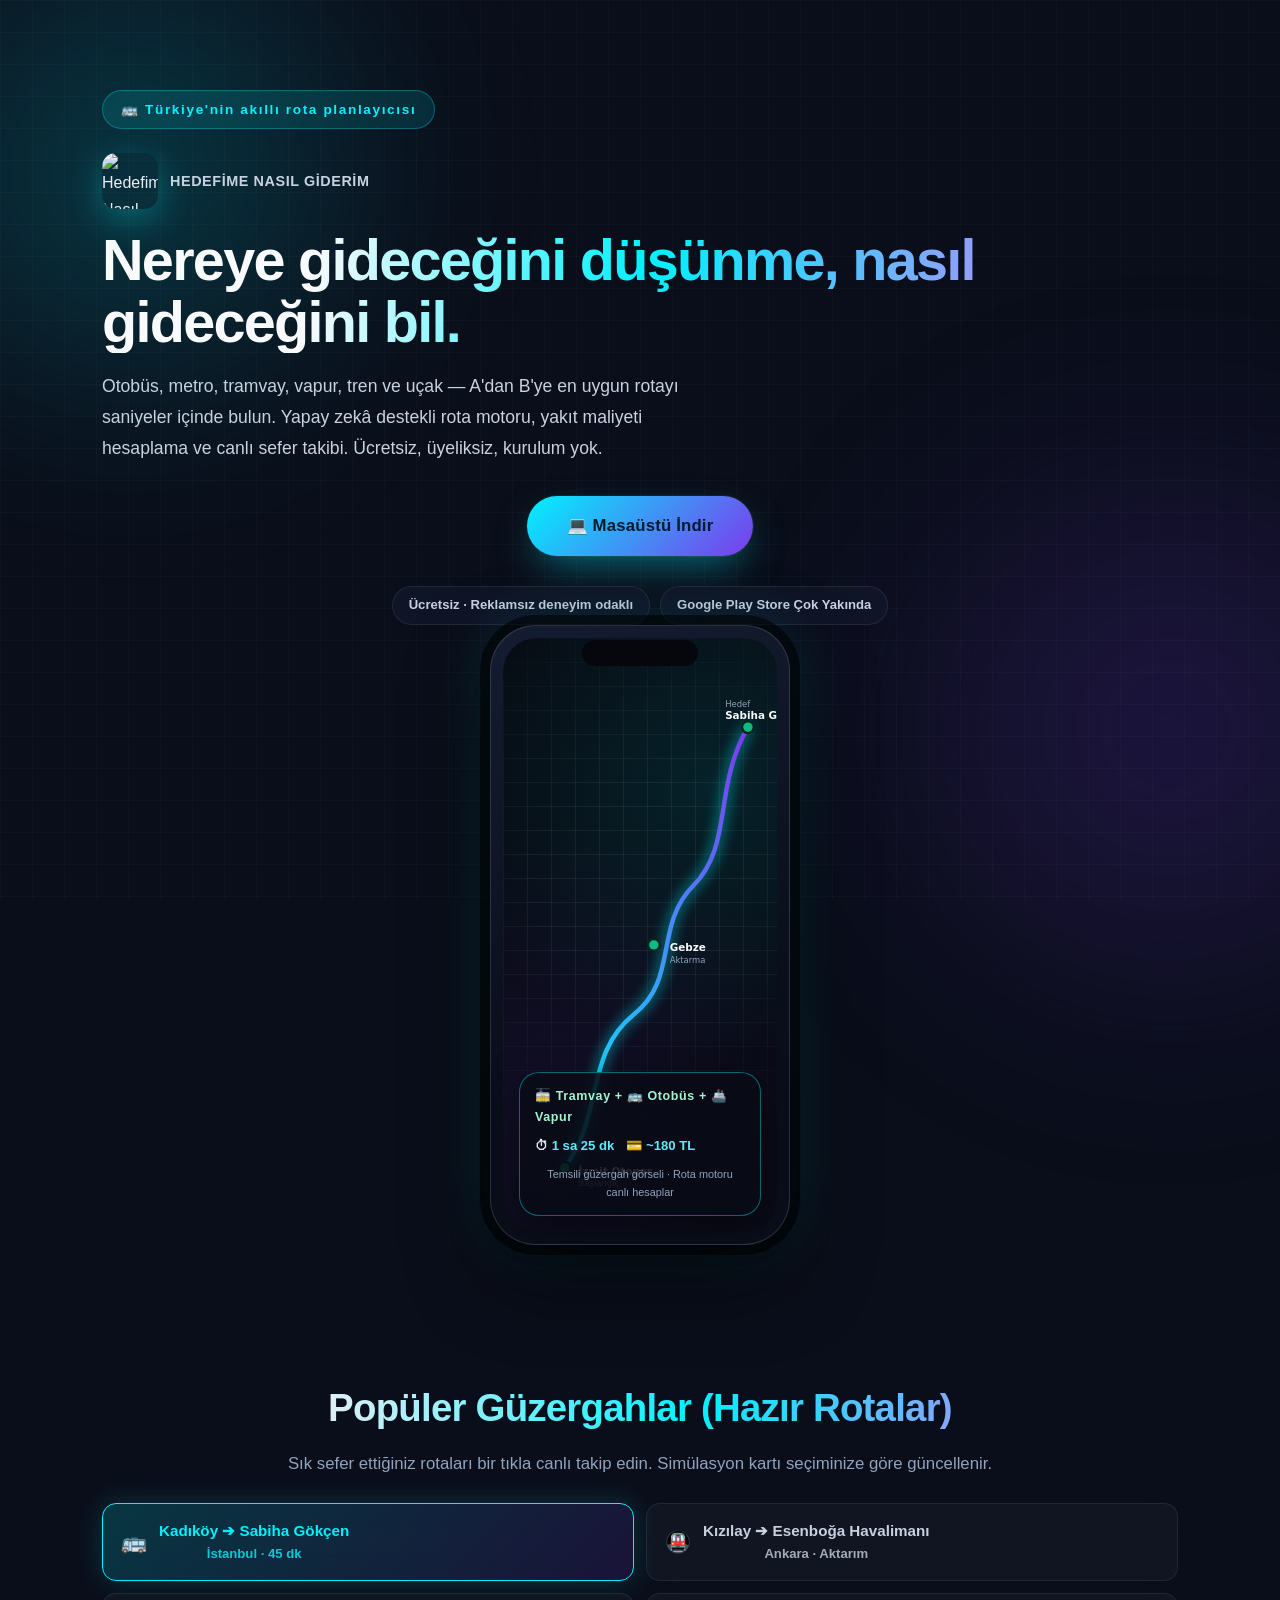
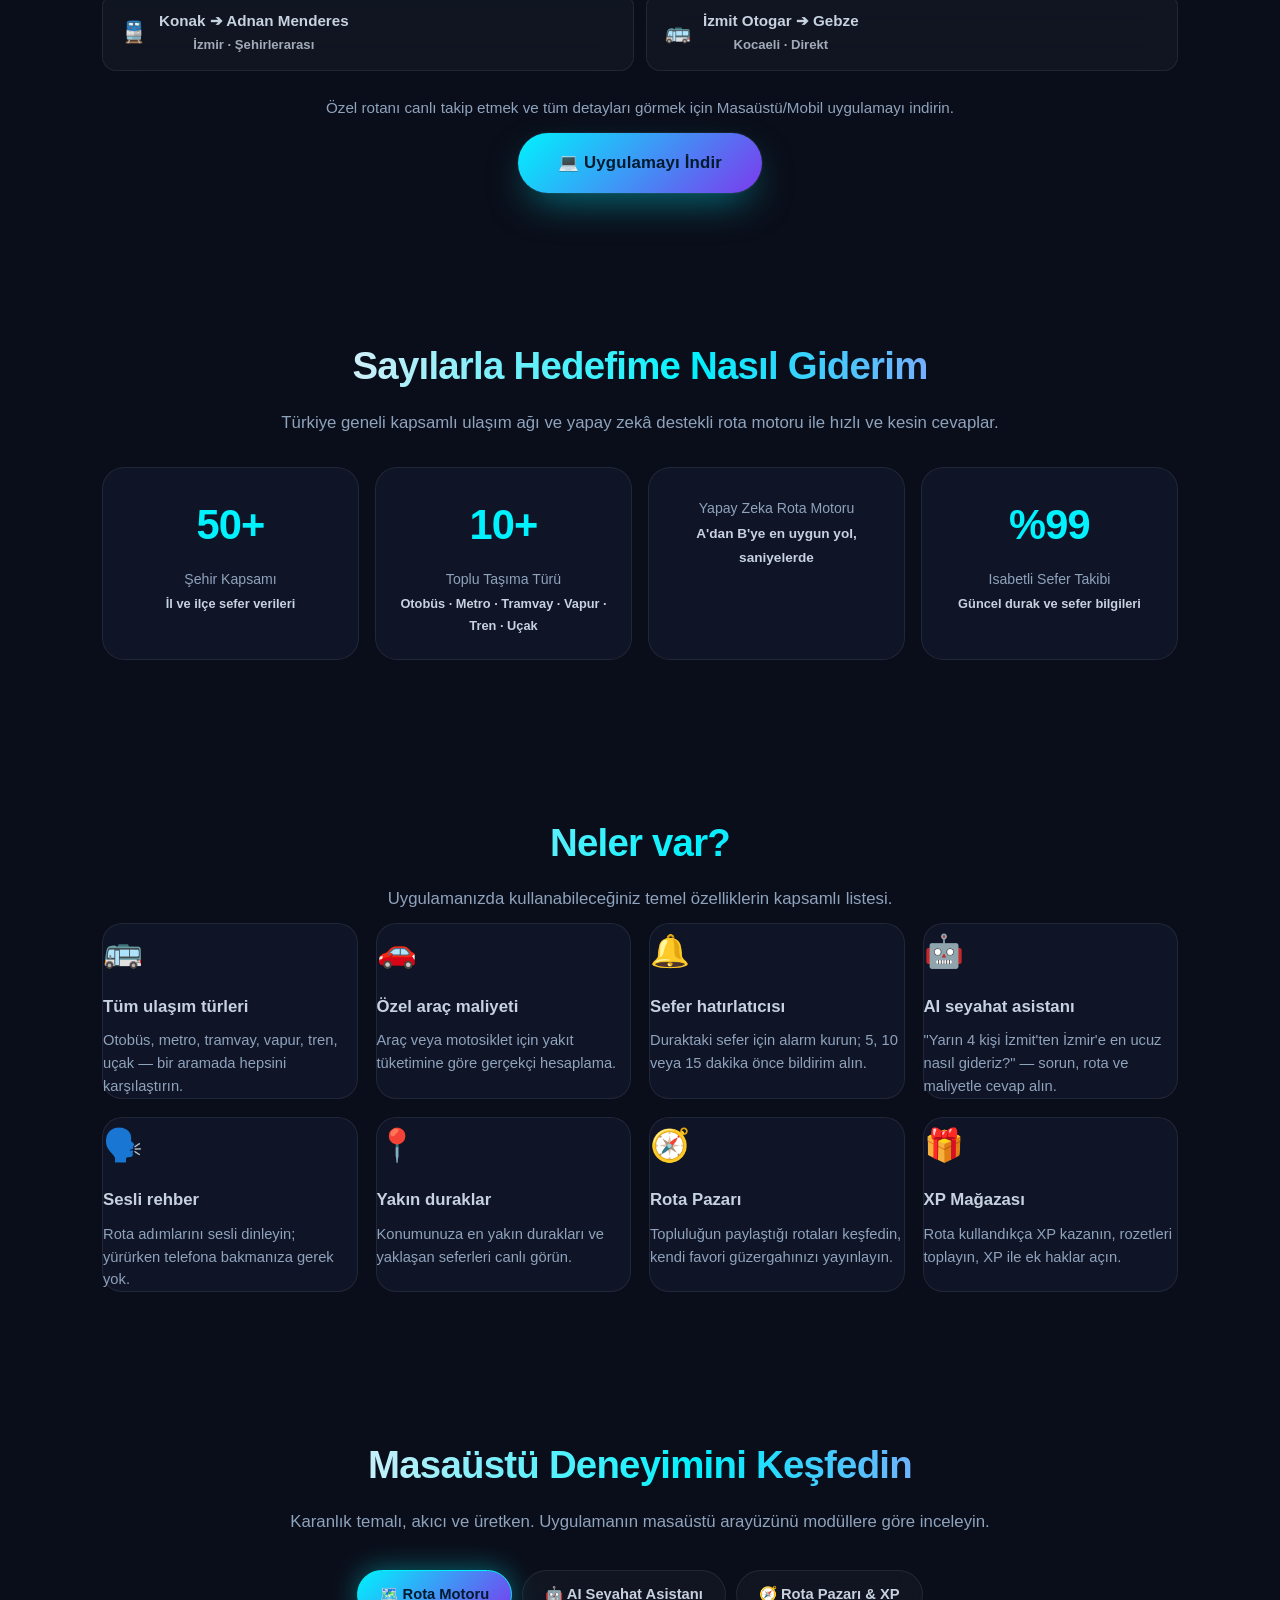
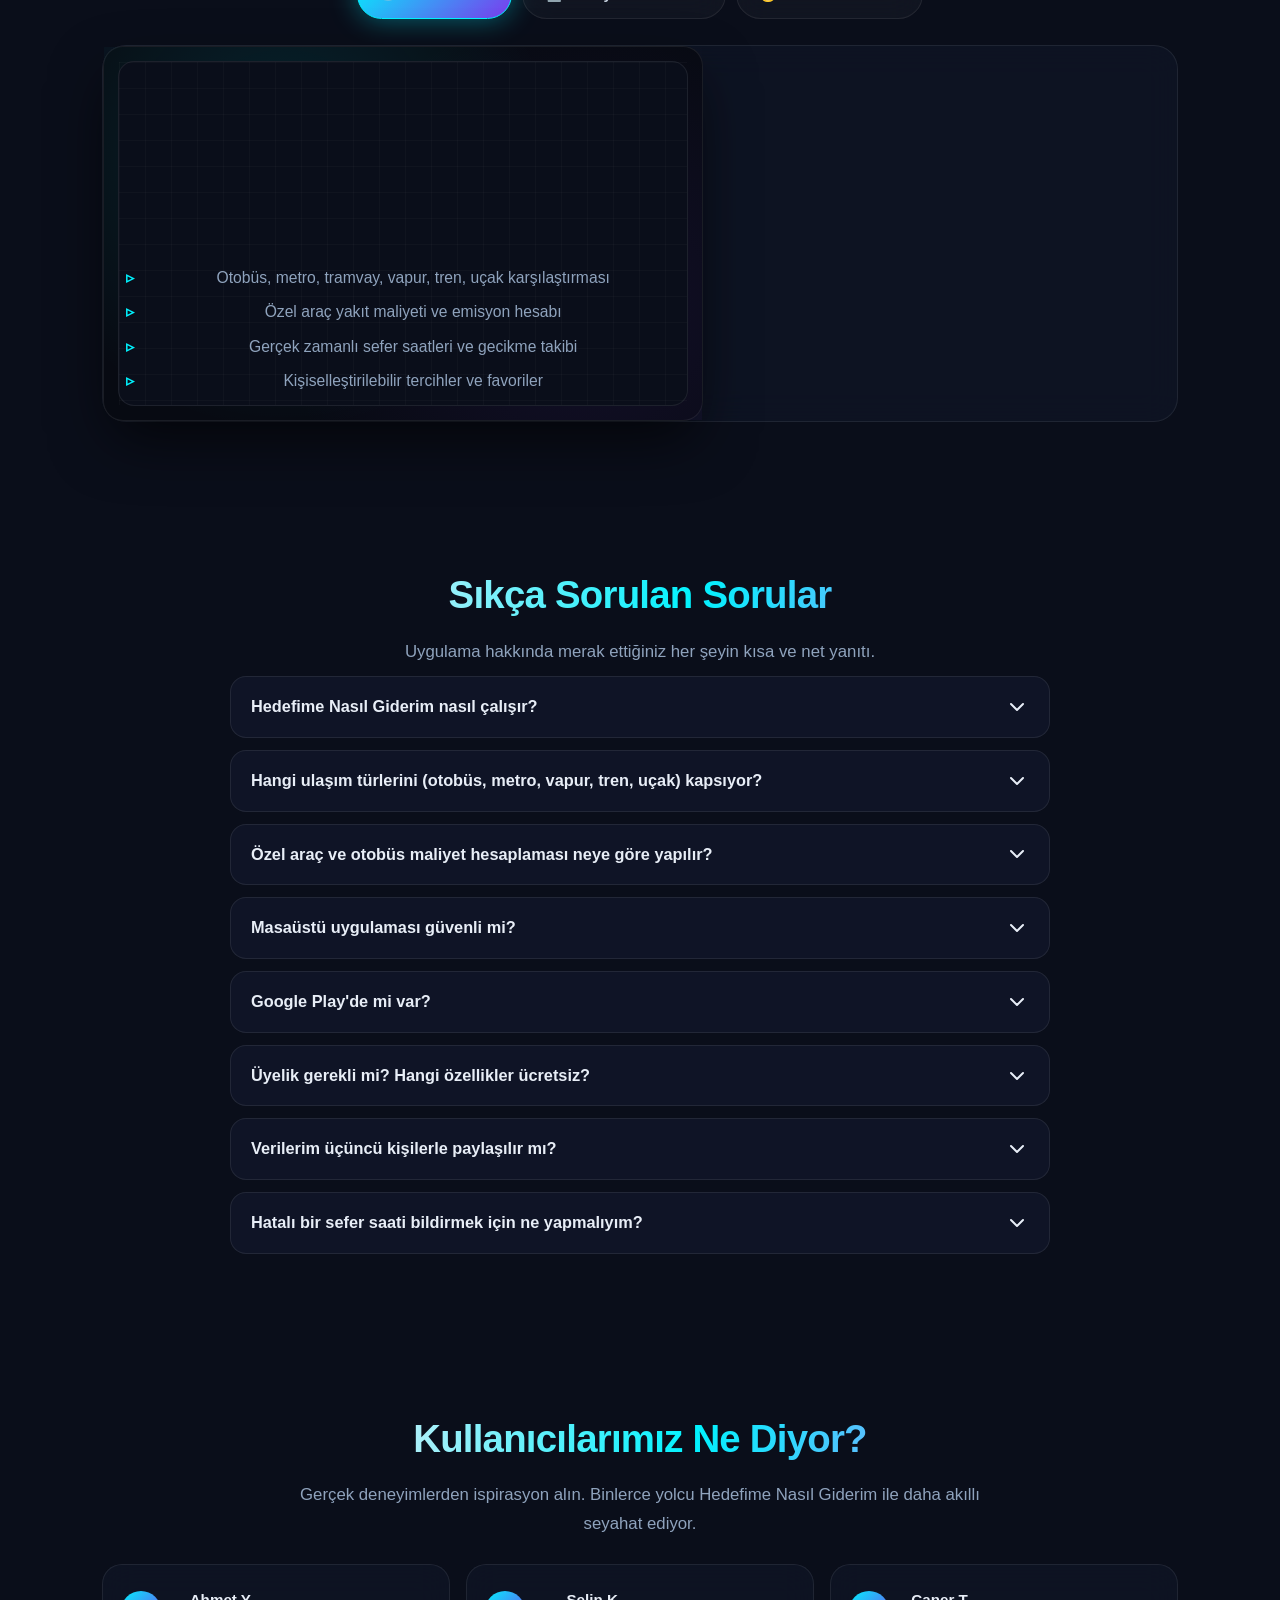
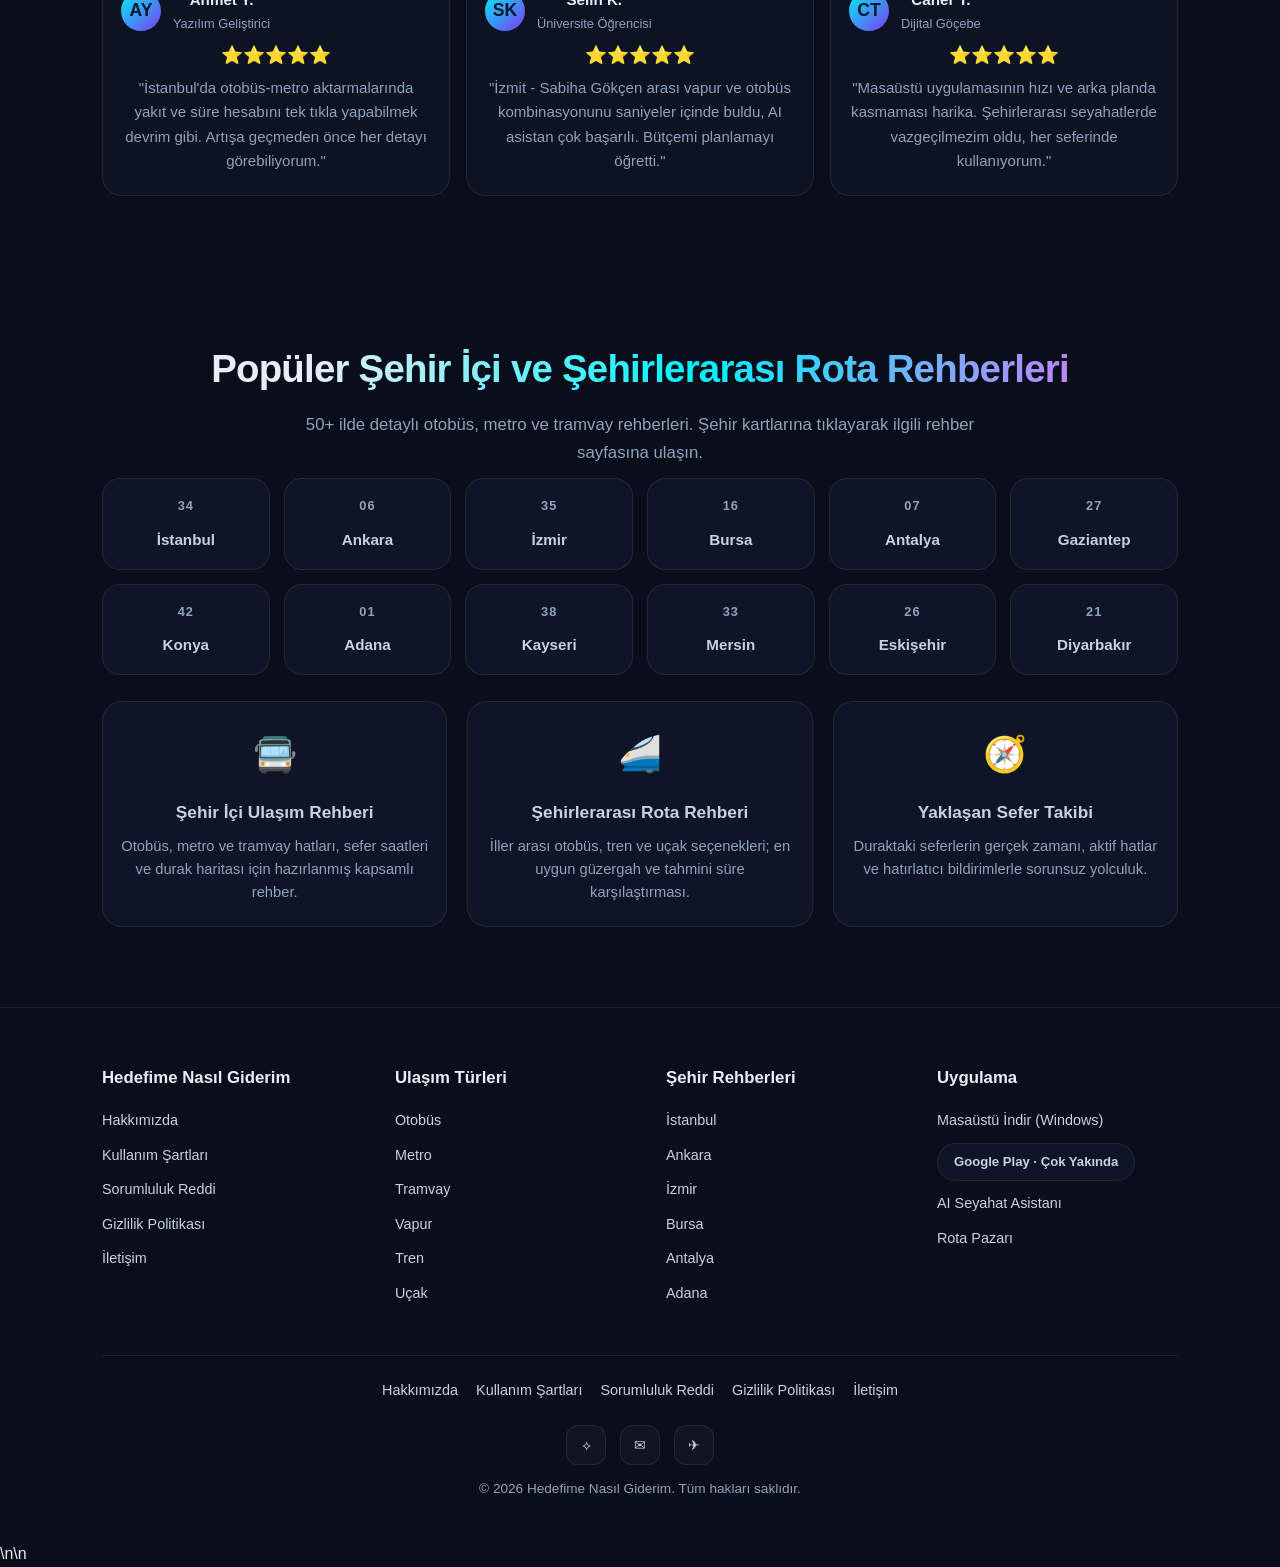
==== commit 1f10c7b2: "fix: 6 sayfadaki bozuk Türkçe karakter ve ikonları UTF-8 olarak onar Sayfalar cp1252/cp1254 yerine U" ====
--- a/index.html
+++ b/index.html
@@ -1,4 +1,4 @@
-<!DOCTYPE html> <html lang="tr"> <head> <meta charset="UTF-8"> <meta name="viewport" content="width=device-width, initial-scale=1.0, viewport-fit=cover"> <meta name="theme-color" content="#0a0e1a"> <meta name="color-scheme" content="dark"> <link rel="manifest" href="./manifest.webmanifest"> <link rel="apple-touch-icon" href="./icon-192.png"> <meta name="mobile-web-app-capable" content="yes"> <meta name="apple-mobile-web-app-capable" content="yes"> <meta name="apple-mobile-web-app-status-bar-style" content="black-translucent"> <meta name="google-site-verification" content="ZKnSJ7NKXjMeIV3gzE6k-T2LWasR03VKn70ZzBquCCo" /> <title>Hedefime NasÄ±l Giderim â€” AkÄ±llÄ± Rota PlanlayÄ±cÄ±: OtobÃ¼s, Metro, Tramvay, Tren, UÃ§ak</title> <meta name="description" content="TÃ¼rkiye'de A'dan B'ye en uygun ulaÅŸÄ±m rotasÄ±nÄ± bul. OtobÃ¼s, metro, tramvay, vapur, tren, uÃ§ak ve Ã¶zel araÃ§ seÃ§eneklerini tek aramada karÅŸÄ±laÅŸtÄ±rÄ±n. Yapay zekÃ¢ destekli rota motoru, sefer saatleri, yakÄ±t maliyeti hesaplama ve canlÄ± sefer takibi. MasaÃ¼stÃ¼ ve mobil uygulama."> <meta name="keywords" content="rota planlayÄ±cÄ±, otobÃ¼s saatleri, metro rotasÄ±, tramvay, vapur, tren, uÃ§ak, ÅŸehir iÃ§i ulaÅŸÄ±m, ÅŸehirler arasÄ± rotalar, yolculuk planlama, ulaÅŸÄ±m rehberi, Hedefime NasÄ±l Giderim">  <link rel="canonical" href="https://hedefimenasilgiderim.github.io/"> <meta property="og:title" content="Hedefime NasÄ±l Giderim â€” AkÄ±llÄ± Rota PlanlayÄ±cÄ±"> <meta property="og:description" content="TÃ¼rkiye'de A'dan B'ye en uygun ulaÅŸÄ±m rotasÄ±nÄ± bul. OtobÃ¼s, metro, tramvay, vapur, tren, uÃ§ak ve Ã¶zel araÃ§ seÃ§eneklerini tek aramada karÅŸÄ±laÅŸtÄ±rÄ±n."> <meta property="og:type" content="website"> <meta property="og:url" content="https://hedefimenasilgiderim.github.io/"> <meta property="og:image" content="https://hedefimenasilgiderim.github.io/icon.png"> <meta property="og:image:width" content="1200"> <meta property="og:image:height" content="630"> <meta property="og:site_name" content="Hedefime NasÄ±l Giderim"> <meta property="og:locale" content="tr_TR"> <meta name="twitter:card" content="summary_large_image"> <meta name="twitter:title" content="Hedefime NasÄ±l Giderim â€” AkÄ±llÄ± Rota PlanlayÄ±cÄ±"> <meta name="twitter:description" content="TÃ¼rkiye'de A'dan B'ye en uygun ulaÅŸÄ±m rotasÄ±nÄ± bul. OtobÃ¼s, metro, tramvay, vapur, tren, uÃ§ak ve Ã¶zel araÃ§ seÃ§eneklerini tek aramada karÅŸÄ±laÅŸtÄ±rÄ±n."> <meta name="twitter:image" content="https://hedefimenasilgiderim.github.io/icon.png">  <!-- Schema.org Unstructured Data (WebSite + Organization + SoftwareApplication) --> <script type="application/ld+json"> {   "@context": "https://schema.org",   "@graph": [     {       "@type": "Organization",       "name": "Hedefime NasÄ±l Giderim",       "url": "https://hedefimenasilgiderim.github.io/",       "logo": "https://hedefimenasilgiderim.github.io/icon.png",       "sameAs": [         "https://github.com/hedefimenasilgiderim/hedefime-nasil-giderim"       ],       "contactPoint": {         "@type": "ContactPoint",         "email": "hedefimenasilgiderim@gmail.com",         "contactType": "customer service",         "availableLanguage": "Turkish"       }     },     {       "@type": "WebSite",       "name": "Hedefime NasÄ±l Giderim",       "url": "https://hedefimenasilgiderim.github.io/",       "potentialAction": {         "@type": "SearchAction",         "target": "https://hedefimenasilgiderim.github.io/",         "query-input": "required"       }     },     {       "@type": "SoftwareApplication",       "name": "Hedefime NasÄ±l Giderim",       "applicationCategory": "TravelApplication",       "operatingSystem": "Windows, Android",       "offers": {         "@type": "Offer",         "price": "0",         "priceCurrency": "TRY"       }     }   ] } </script>  <style>   /* =========================================================      Tema degiskenleri â€” Modern Dark / Glassmorphism      ========================================================= */   :root {     --bg: #0a0e1a;     --bg-deep: #070a12;     --surface: rgba(18, 24, 43, 0.72);     --surface-2: rgba(24, 33, 61, 0.6);     --line: rgba(255, 255, 255, 0.08);     --line-strong: rgba(255, 255, 255, 0.14);     --text: #e8eef7;     --text-dim: #c7d2e0;     --muted: #8fa3bd;     --accent: #00f2fe;        /* turkuaz */     --accent-2: #7c3aed;      /* derin mor */     --accent-3: #f59e0b;      /* amber vurgulama */     --accent-ink: #001a2e;    /* turkuaz koyu metin */     --accent-ink-2: #2b0a4a;  /* mor koyu metin */     --radius: 20px;     --blur: 16px;     --transition: 400ms cubic-bezier(0.23, 1, 0.32, 1);   }    * { margin: 0; padding: 0; box-sizing: border-box; }    html {     scroll-behavior: smooth;     overflow-x: hidden;   }    body {     font-family: -apple-system, "Segoe UI", Roboto, "Helvetica Neue", Arial, sans-serif;     background: var(--bg);     color: var(--text);     line-height: 1.7;     min-height: 100dvh;     overflow-x: hidden;   }    a { color: var(--accent); text-decoration: none; }   a:hover { text-decoration: underline; text-underline-offset: 4px; }   img { display: block; max-width: 100%; }    /* =========================================================      Mesh Gradient Arka Plan â€” soft, bulaniklastrilmis renk kupeleri      ========================================================= */   .mesh {     position: fixed;     inset: 0;     z-index: -1;        }   .mesh::before, .mesh::after {     content: "";     position: absolute;     border-radius: 50%;     filter: blur(100px);     opacity: 0.55;     animation: mesh-drift 14s ease-in-out infinite alternate;   }   .mesh::before {     width: 700px; height: 700px;     top: -180px; left: -220px;     background: radial-gradient(circle, rgba(0, 242, 254, 0.45), transparent 60%);     animation-name: mesh-drift-a;   }   .mesh::after {     width: 860px; height: 860px;     bottom: -260px; right: -320px;     background: radial-gradient(circle, rgba(124, 58, 237, 0.42), transparent 58%);     animation-name: mesh-drift-b;     animation-delay: -3s;   }   @keyframes mesh-drift-a {     from { transform: translate(0, 0) scale(1); }     to { transform: translate(40px, -60px) scale(1.08); }   }   @keyframes mesh-drift-b {     from { transform: translate(0, 0) scale(1); }     to { transform: translate(-50px, 50px) scale(1.12); }   }    /* Hafif icinik Ä±zgara overlay (derinlik) */   .mesh-grid {     position: fixed;     inset: 0;     z-index: -1;     background-image:       linear-gradient(rgba(255,255,255,0.025) 1px, transparent 1px),       linear-gradient(90deg, rgba(255,255,255,0.025) 1px, transparent 1px);     background-size: 32px 32px;     pointer-events: none;   }    /* =========================================================      Layout yardimcilari      ========================================================= */   .wrap {     max-width: 1120px;     margin: 0 auto;     padding: 0 22px;   }    section { padding: 70px 0; position: relative; z-index: 1; }   section > .wrap > h2,   section > .wrap > .section-head { text-align: center; margin-bottom: 10px; }   .section-head h2 { margin: 0; font-size: clamp(1.7rem, 3vw, 2.5rem); font-weight: 800; letter-spacing: -0.02em; background: linear-gradient(100deg, #e8eef7 20%, #00f2fe 55%, #c084fc 90%); -webkit-background-clip: text; background-clip: text; color: transparent; }   .section-head p { color: var(--muted); font-size: 1.05rem; margin-top: 10px; max-width: 720px; margin-left: auto; margin-right: auto; }    .badge-pill {     display: inline-flex; align-items: center; gap: 8px;     background: var(--surface);     border: 1px solid var(--line);     color: var(--text-dim);     font-size: 0.82rem; font-weight: 700;     padding: 7px 16px; border-radius: 999px;     backdrop-filter: blur(var(--blur));     transition: transform 0.2s ease, border-color 0.2s ease;   }   .badge-pill:hover { border-color: var(--accent); color: var(--accent); transform: translateY(-1px); text-decoration: none; }    /* Glassmorphism kart */   .glass {     background: var(--surface);     border: 1px solid var(--line);     border-radius: var(--radius);     backdrop-filter: blur(var(--blur));     -webkit-backdrop-filter: blur(var(--blur));     transition: transform 0.35s ease, border-color 0.35s ease, box-shadow 0.35s ease;   }   .glass:hover {     transform: translateY(-4px);     border-color: var(--line-strong);     box-shadow: 0 20px 40px -10px rgba(0,0,0,0.55), 0 0 0 1px rgba(0,242,254,0.08);   }   .glass.accented:hover {     border-color: rgba(0,242,254,0.45);     box-shadow: 0 20px 40px -10px rgba(0,0,0,0.55), 0 0 30px rgba(0,242,254,0.12);   }    /* Butonlar */   .btn {     display: inline-flex; align-items: center; justify-content: center; gap: 10px;     border: 0; border-radius: 999px; font: inherit; font-weight: 800;     cursor: pointer; text-decoration: none; transition: all 0.3s ease;     letter-spacing: 0.01em;   }   .btn-primary {     background: linear-gradient(135deg, var(--accent), var(--accent-2));     color: var(--accent-ink);     padding: 16px 40px; font-size: 1.05rem;     box-shadow: 0 16px 40px -12px rgba(0,242,254,0.5), 0 0 0 1px rgba(255,255,255,0.06);   }   .btn-primary:hover {     transform: translateY(-3px);     box-shadow: 0 22px 48px -10px rgba(0,242,254,0.65), 0 0 0 1px rgba(255,255,255,0.12);     filter: brightness(1.08);   }   .btn-primary:active { transform: translateY(-1px); }   .btn-outline {     background: rgba(255,255,255,0.03);     color: var(--text);     border: 1px solid var(--line);     padding: 15px 36px; font-size: 1.05rem; font-weight: 800;   }   .btn-outline:hover {     border-color: var(--accent);     color: var(--accent);     transform: translateY(-3px);     box-shadow: 0 0 28px rgba(0,242,254,0.18);   }   .btn-group { display: flex; flex-direction: column; gap: 14px; }   @media (min-width: 640px) { .btn-group { flex-direction: row; justify-content: center; } }    /* Google Play rozeti */   .play-badge {     display: inline-flex; align-items: center; gap: 10px;     background: rgba(0,0,0,0.35);     border: 1px solid var(--line);     color: var(--text);     padding: 12px 20px; border-radius: 12px; font-size: 0.95rem; font-weight: 800;     backdrop-filter: blur(var(--blur));     transition: transform 0.3s ease, box-shadow 0.3s ease;     position: relative;    }   .play-badge::before {     content: ""; position: absolute; inset: 0; border-radius: 12px;     background: linear-gradient(90deg, transparent, rgba(255,255,255,0.12), transparent);     transform: translateX(-100%); transition: transform 0.8s ease;   }   .play-badge:hover::before { transform: translateX(100%); }   .play-badge:hover { transform: translateY(-2px); box-shadow: 0 10px 30px rgba(0,242,254,0.2); border-color: var(--accent); }   .play-badge span.tag { color: var(--muted); font-size: 0.78rem; text-transform: uppercase; letter-spacing: 0.06em; opacity: 0.9; }   .play-badge span.tag strong { color: var(--accent); }    /* =========================================================      Hero â€” arama Kutusu YOK, canli rota simulasyonu      ========================================================= */   .hero {     position: relative;     padding: 90px 0 60px;     overflow: visible;   }   .hero-eyebrow {     display: inline-flex; align-items: center; gap: 8px;     font-size: 0.85rem; font-weight: 800; letter-spacing: 0.12em;     color: var(--accent);     background: rgba(0,242,254,0.12);     border: 1px solid rgba(0,242,254,0.28);     border-radius: 999px; padding: 7px 18px;     backdrop-filter: blur(8px);   }   .hero-brand {     display: flex; align-items: center; gap: 12px; margin-top: 24px;   }   .hero-brand img { width: 56px; height: 56px; border-radius: 14px; box-shadow: 0 10px 34px rgba(0,242,254,0.3); }   .hero-brand span { font-weight: 800; letter-spacing: 0.04em; font-size: 0.9rem; text-transform: uppercase; color: var(--text-dim); }   .hero-title {     margin: 20px 0 0;     font-size: clamp(2.1rem, 5.2vw, 3.6rem);     line-height: 1.08; font-weight: 900; letter-spacing: -0.03em;     background: linear-gradient(100deg, #f8fafc 20%, #00f2fe 50%, #c084fc 90%);     -webkit-background-clip: text; background-clip: text; color: transparent;   }   .hero-sub {     margin-top: 18px; color: var(--text-dim); font-size: 1.1rem;     max-width: 620px; line-height: 1.75;   }   .hero-cta { margin-top: 32px; }   .hero-badges {     display: flex; flex-wrap: wrap; gap: 10px; justify-content: center; margin-top: 30px;   }    /* Canli Rota Simulasyon KartÄ± â€” telefon maketi (interaktif SVG) */   .sim-stage { position: relative; display: flex; justify-content: center; align-items: center; min-height: 620px; }   .sim-phone {     position: relative; width: 300px; height: 620px; border-radius: 46px;     background: linear-gradient(160deg, #141c30, #0a0e1a 65%);     border: 1px solid var(--line-strong);     box-shadow:       0 0 0 10px rgba(0,0,0,0.6),       0 30px 80px rgba(0,0,0,0.65),       0 0 60px rgba(0,242,254,0.18);      transform-style: preserve-3d;   }   .sim-phone::before {     content: ""; position: absolute; top: 14px; left: 50%; transform: translateX(-50%);     width: 116px; height: 26px; border-radius: 999px; background: #05070d; z-index: 4;   }   .sim-screen {     position: absolute; inset: 12px; border-radius: 34px;      background:       radial-gradient(circle at 75% 25%, rgba(0,242,254,0.10), transparent 55%),       radial-gradient(circle at 20% 80%, rgba(124,58,237,0.10), transparent 55%),       #070a12;   }   .sim-grid {     position: absolute; inset: 0;     background-image:       linear-gradient(rgba(255,255,255,0.06) 1px, transparent 1px),       linear-gradient(90deg, rgba(255,255,255,0.06) 1px, transparent 1px);     background-size: 24px 24px;     mask-image: radial-gradient(circle at 50% 40%, #000 28%, transparent 80%);   }   .sim-route { position: absolute; inset: 0; width: 100%; height: 100%; }   .sim-line {     fill: none; stroke: url(#simGlow); stroke-width: 4.5; stroke-linecap: round;     filter: drop-shadow(0 0 7px rgba(0,242,254,0.9));     stroke-dasharray: 760; stroke-dashoffset: 760;     animation: sim-draw 3.4s ease-out forwards 0.5s;   }   @keyframes sim-draw { to { stroke-dashoffset: 0; } }   .sim-dot {     fill: #10b981; stroke: #012620; stroke-width: 2.5;     transform-box: fill-box; transform-origin: center;     animation: sim-dot 2.1s ease-in-out infinite;   }   @keyframes sim-dot {     0%,100% { transform: scale(1); opacity: 1; }     50% { transform: scale(1.8); opacity: 0.6; }   }   .sim-dot:nth-child(2) { animation-delay: 0.9s; }   .sim-dot:nth-child(3) { animation-delay: 1.9s; }   .sim-pin {     fill: #f8fafc; font: 700 10.5px system-ui; pointer-events: none;   }   .sim-pin-sub { fill: var(--muted); font: 500 8.5px system-ui; pointer-events: none; }   .sim-card {     position: absolute; left: 16px; right: 16px; bottom: 16px;     background: rgba(8,12,22,0.88); border: 1px solid rgba(0,242,254,0.4);     border-radius: 20px; padding: 13px 15px; backdrop-filter: blur(10px);     box-shadow: 0 10px 34px rgba(0,0,0,0.5); z-index: 3;   }   .sim-card .modes { font-size: 0.78rem; font-weight: 800; color: #a7f3d0; letter-spacing: 0.05em; }   .sim-card .meta {     display: flex; gap: 12px; margin-top: 7px; font-size: 0.82rem; font-weight: 800; color: var(--text);   }   .sim-card .meta b { color: #67e8f9; }   .sim-card .demo {     margin-top: 7px; font-size: 0.68rem; color: var(--muted); text-align: center;   }   .sim-float { animation: sim-float 7s ease-in-out infinite; }   @keyframes sim-float {     0%,100% { transform: translateY(0); }     50% { transform: translateY(-16px); }   }   .sim-tilt-glare {     position: absolute; inset: 0; border-radius: 46px;     background: linear-gradient(135deg, rgba(255,255,255,0.12) 0%, rgba(255,255,255,0) 40%, rgba(255,255,255,0.06) 100%);     opacity: 0; transition: opacity 0.3s ease; pointer-events: none; z-index: 2;   }   .sim-phone:hover .sim-tilt-glare { opacity: 1; }   .sim-tilt { transform-style: preserve-3d; }    @media (max-width: 720px) {     .hero { padding: 70px 0 40px; }     .sim-phone { width: 260px; height: 540px; }     .sim-card { bottom: 12px; left: 12px; right: 12px; padding: 11px 13px; }   }    /* =========================================================      Metrik sayaclarÄ± (animasyonlu sayim)      ========================================================= */   .metrics { display: grid; grid-template-columns: repeat(4, 1fr); gap: 16px; margin: 30px 0 10px; }   .metric {     background: var(--surface); border: 1px solid var(--line);     border-radius: 22px; padding: 22px 18px; text-align: center;     backdrop-filter: blur(var(--blur));     transition: transform 0.35s ease, border-color 0.35s ease;   }   .metric:hover { transform: translateY(-4px); border-color: var(--accent); }   .metric .num {     font-size: clamp(1.9rem, 4vw, 2.6rem); font-weight: 900; color: var(--accent);     letter-spacing: -0.02em;   }   .metric .label { color: var(--muted); font-size: 0.88rem; margin-top: 8px; line-height: 1.45; }   .metric .sub { color: var(--text-dim); font-size: 0.8rem; margin-top: 4px; font-weight: 600; }   @media (max-width: 900px) { .metrics { grid-template-columns: repeat(2, 1fr); } }   @media (max-width: 520px) { .metrics { grid-template-columns: 1fr; } }    /* =========================================================      Ozellik kartlari â€” glassmorphism      ========================================================= */   .features { display: grid; grid-template-columns: repeat(4, 1fr); gap: 18px; }   .feature .ico { font-size: 2rem; margin-bottom: 14px; }   .feature h3 { font-size: 1.05rem; margin-bottom: 8px; color: var(--text-dim); }   .feature p { color: var(--muted); font-size: 0.92rem; line-height: 1.55; }   @media (max-width: 1024px) { .features { grid-template-columns: repeat(2, 1fr); } }   @media (max-width: 560px) { .features { grid-template-columns: 1fr; } }    /* =========================================================      FAQ Akordeon      ========================================================= */   .faq { max-width: 820px; margin: 0 auto; }   .faq-item {     background: var(--surface); border: 1px solid var(--line);     border-radius: 16px; margin-bottom: 12px;      transition: border-color 0.3s ease, box-shadow 0.3s ease;   }   .faq-item.open { border-color: var(--accent); box-shadow: 0 0 24px rgba(0,242,254,0.1); }   .faq-q {     display: flex; align-items: center; justify-content: space-between;     padding: 16px 20px; cursor: pointer; font-size: 1.02rem; font-weight: 700;     color: var(--text); background: transparent; border: 0; text-align: left; width: 100%;     transition: color 0.3s ease;   }   .faq-q:hover { color: var(--accent); }   .faq-q .q-mark {     width: 24px; height: 24px; display: block; flex-shrink: 0; transition: transform 0.35s ease;   }   details[open] summary .q-mark { transform: rotate(180deg); color: var(--accent); }   .faq-answer {     display: none;      padding: 0 20px; color: var(--muted); font-size: 0.96rem; line-height: 1.6;          border-top: 1px solid var(--line);   }   details[open] .faq-answer { display: block; padding: 14px 20px 20px; }   .faq-answer p { margin: 0 0 10px; }   .faq-answer p:last-child { margin-bottom: 0; }    /* =========================================================      Sehir rehberi kartlari (tiklanabilir)      ========================================================= */   .cities { display: grid; grid-template-columns: repeat(6, 1fr); gap: 14px; }   .city-card {     background: var(--surface); border: 1px solid var(--line);     border-radius: 18px; padding: 16px 12px; text-align: center;     text-decoration: none; color: var(--text-dim);     transition: transform 0.3s ease, border-color 0.3s ease, box-shadow 0.3s ease;     backdrop-filter: blur(var(--blur));     display: flex; flex-direction: column; align-items: center; gap: 10px;   }   .city-card:hover {     transform: translateY(-4px); border-color: var(--accent); color: var(--accent);     box-shadow: 0 16px 32px -6px rgba(0,242,254,0.12);   }   .city-card .num { font-size: 0.8rem; font-weight: 800; color: var(--muted); letter-spacing: 0.08em; text-transform: uppercase; }   .city-card .name { font-weight: 800; font-size: 0.95rem; }   @media (max-width: 1120px) { .cities { grid-template-columns: repeat(4, 1fr); } }   @media (max-width: 820px) { .cities { grid-template-columns: repeat(3, 1fr); } }   @media (max-width: 560px) { .cities { grid-template-columns: repeat(2, 1fr); } }    /* Rota rehberi icerik karti */   .guide-grid { display: grid; grid-template-columns: repeat(3, 1fr); gap: 20px; margin-top: 26px; }   .guide-card {     background: var(--surface); border: 1px solid var(--line);     border-radius: 20px; padding: 22px 18px; text-align: center;     backdrop-filter: blur(var(--blur));     transition: transform 0.35s ease, border-color 0.35s ease;   }   .guide-card:hover { transform: translateY(-4px); border-color: var(--accent-2); }   .guide-card .g-ico { font-size: 2.2rem; margin-bottom: 14px; }   .guide-card h3 { font-size: 1.08rem; margin-bottom: 8px; color: var(--text-dim); }   .guide-card p { color: var(--muted); font-size: 0.92rem; line-height: 1.55; }   @media (max-width: 960px) { .guide-grid { grid-template-columns: 1fr; } }    /* =========================================================      Footer      ========================================================= */   footer {     margin-top: 10px; padding: 56px 0 40px; border-top: 1px solid var(--line);     color: var(--muted); font-size: 0.9rem; z-index: 1; position: relative;   }   .footer-grid {     display: grid; grid-template-columns: 1.2fr 1.1fr 1.1fr 1.1fr; gap: 30px; margin-bottom: 40px;   }   .footer-col h4 { color: var(--text); font-size: 1.05rem; margin-bottom: 16px; font-weight: 800; }   .footer-col ul { list-style: none; }   .footer-col li { margin-bottom: 10px; }   .footer-col a { color: var(--text-dim); text-decoration: none; transition: color 0.2s ease, padding-left 0.2s ease; }   .footer-col a:hover { color: var(--accent); text-decoration: none; padding-left: 6px; }   .footer-bottom {     border-top: 1px solid var(--line); padding-top: 22px; display: flex;     flex-direction: column; align-items: center; gap: 12px;   }   .footer-bottom .nav { display: flex; flex-wrap: wrap; gap: 18px; justify-content: center; font-size: 0.9rem; }   .footer-bottom .nav a { color: var(--text-dim); text-decoration: none; }   .footer-bottom .nav a:hover { color: var(--accent); text-decoration: underline; }   .copy { color: var(--muted); font-size: 0.85rem; }   .social { display: flex; gap: 14px; margin-top: 10px; }   .social a {     display: flex; align-items: center; justify-content: center; width: 40px; height: 40px;     border: 1px solid var(--line); border-radius: 12px; color: var(--text-dim);     background: rgba(255,255,255,0.03); transition: transform 0.3s ease, border-color 0.3s ease, color 0.3s ease;   }   .social a:hover { border-color: var(--accent); color: var(--accent); transform: translateY(-3px); }    /* =========================================================      Genel yardimcilar      ========================================================= */   .center { text-align: center; }   .tag-accent { color: var(--accent); font-weight: 800; }   .sr-only {     position: absolute; width: 1px; height: 1px; padding: 0; margin: -1px;      clip: rect(0,0,0,0); border: 0;   }    /* =========================================================
+<!DOCTYPE html> <html lang="tr"> <head> <meta charset="UTF-8"> <meta name="viewport" content="width=device-width, initial-scale=1.0, viewport-fit=cover"> <meta name="theme-color" content="#0a0e1a"> <meta name="color-scheme" content="dark"> <link rel="manifest" href="./manifest.webmanifest"> <link rel="apple-touch-icon" href="./icon-192.png"> <meta name="mobile-web-app-capable" content="yes"> <meta name="apple-mobile-web-app-capable" content="yes"> <meta name="apple-mobile-web-app-status-bar-style" content="black-translucent"> <meta name="google-site-verification" content="ZKnSJ7NKXjMeIV3gzE6k-T2LWasR03VKn70ZzBquCCo" /> <title>Hedefime Nasıl Giderim — Akıllı Rota Planlayıcı: Otobüs, Metro, Tramvay, Tren, Uçak</title> <meta name="description" content="Türkiye'de A'dan B'ye en uygun ulaşım rotasını bul. Otobüs, metro, tramvay, vapur, tren, uçak ve özel araç seçeneklerini tek aramada karşılaştırın. Yapay zekâ destekli rota motoru, sefer saatleri, yakıt maliyeti hesaplama ve canlı sefer takibi. Masaüstü ve mobil uygulama."> <meta name="keywords" content="rota planlayıcı, otobüs saatleri, metro rotası, tramvay, vapur, tren, uçak, şehir içi ulaşım, şehirler arası rotalar, yolculuk planlama, ulaşım rehberi, Hedefime Nasıl Giderim">  <link rel="canonical" href="https://hedefimenasilgiderim.github.io/"> <meta property="og:title" content="Hedefime Nasıl Giderim — Akıllı Rota Planlayıcı"> <meta property="og:description" content="Türkiye'de A'dan B'ye en uygun ulaşım rotasını bul. Otobüs, metro, tramvay, vapur, tren, uçak ve özel araç seçeneklerini tek aramada karşılaştırın."> <meta property="og:type" content="website"> <meta property="og:url" content="https://hedefimenasilgiderim.github.io/"> <meta property="og:image" content="https://hedefimenasilgiderim.github.io/icon.png"> <meta property="og:image:width" content="1200"> <meta property="og:image:height" content="630"> <meta property="og:site_name" content="Hedefime Nasıl Giderim"> <meta property="og:locale" content="tr_TR"> <meta name="twitter:card" content="summary_large_image"> <meta name="twitter:title" content="Hedefime Nasıl Giderim — Akıllı Rota Planlayıcı"> <meta name="twitter:description" content="Türkiye'de A'dan B'ye en uygun ulaşım rotasını bul. Otobüs, metro, tramvay, vapur, tren, uçak ve özel araç seçeneklerini tek aramada karşılaştırın."> <meta name="twitter:image" content="https://hedefimenasilgiderim.github.io/icon.png">  <!-- Schema.org Unstructured Data (WebSite + Organization + SoftwareApplication) --> <script type="application/ld+json"> {   "@context": "https://schema.org",   "@graph": [     {       "@type": "Organization",       "name": "Hedefime Nasıl Giderim",       "url": "https://hedefimenasilgiderim.github.io/",       "logo": "https://hedefimenasilgiderim.github.io/icon.png",       "sameAs": [         "https://github.com/hedefimenasilgiderim/hedefime-nasil-giderim"       ],       "contactPoint": {         "@type": "ContactPoint",         "email": "hedefimenasilgiderim@gmail.com",         "contactType": "customer service",         "availableLanguage": "Turkish"       }     },     {       "@type": "WebSite",       "name": "Hedefime Nasıl Giderim",       "url": "https://hedefimenasilgiderim.github.io/",       "potentialAction": {         "@type": "SearchAction",         "target": "https://hedefimenasilgiderim.github.io/",         "query-input": "required"       }     },     {       "@type": "SoftwareApplication",       "name": "Hedefime Nasıl Giderim",       "applicationCategory": "TravelApplication",       "operatingSystem": "Windows, Android",       "offers": {         "@type": "Offer",         "price": "0",         "priceCurrency": "TRY"       }     }   ] } </script>  <style>   /* =========================================================      Tema degiskenleri — Modern Dark / Glassmorphism      ========================================================= */   :root {     --bg: #0a0e1a;     --bg-deep: #070a12;     --surface: rgba(18, 24, 43, 0.72);     --surface-2: rgba(24, 33, 61, 0.6);     --line: rgba(255, 255, 255, 0.08);     --line-strong: rgba(255, 255, 255, 0.14);     --text: #e8eef7;     --text-dim: #c7d2e0;     --muted: #8fa3bd;     --accent: #00f2fe;        /* turkuaz */     --accent-2: #7c3aed;      /* derin mor */     --accent-3: #f59e0b;      /* amber vurgulama */     --accent-ink: #001a2e;    /* turkuaz koyu metin */     --accent-ink-2: #2b0a4a;  /* mor koyu metin */     --radius: 20px;     --blur: 16px;     --transition: 400ms cubic-bezier(0.23, 1, 0.32, 1);   }    * { margin: 0; padding: 0; box-sizing: border-box; }    html {     scroll-behavior: smooth;     overflow-x: hidden;   }    body {     font-family: -apple-system, "Segoe UI", Roboto, "Helvetica Neue", Arial, sans-serif;     background: var(--bg);     color: var(--text);     line-height: 1.7;     min-height: 100dvh;     overflow-x: hidden;   }    a { color: var(--accent); text-decoration: none; }   a:hover { text-decoration: underline; text-underline-offset: 4px; }   img { display: block; max-width: 100%; }    /* =========================================================      Mesh Gradient Arka Plan — soft, bulaniklastrilmis renk kupeleri      ========================================================= */   .mesh {     position: fixed;     inset: 0;     z-index: -1;        }   .mesh::before, .mesh::after {     content: "";     position: absolute;     border-radius: 50%;     filter: blur(100px);     opacity: 0.55;     animation: mesh-drift 14s ease-in-out infinite alternate;   }   .mesh::before {     width: 700px; height: 700px;     top: -180px; left: -220px;     background: radial-gradient(circle, rgba(0, 242, 254, 0.45), transparent 60%);     animation-name: mesh-drift-a;   }   .mesh::after {     width: 860px; height: 860px;     bottom: -260px; right: -320px;     background: radial-gradient(circle, rgba(124, 58, 237, 0.42), transparent 58%);     animation-name: mesh-drift-b;     animation-delay: -3s;   }   @keyframes mesh-drift-a {     from { transform: translate(0, 0) scale(1); }     to { transform: translate(40px, -60px) scale(1.08); }   }   @keyframes mesh-drift-b {     from { transform: translate(0, 0) scale(1); }     to { transform: translate(-50px, 50px) scale(1.12); }   }    /* Hafif icinik ızgara overlay (derinlik) */   .mesh-grid {     position: fixed;     inset: 0;     z-index: -1;     background-image:       linear-gradient(rgba(255,255,255,0.025) 1px, transparent 1px),       linear-gradient(90deg, rgba(255,255,255,0.025) 1px, transparent 1px);     background-size: 32px 32px;     pointer-events: none;   }    /* =========================================================      Layout yardimcilari      ========================================================= */   .wrap {     max-width: 1120px;     margin: 0 auto;     padding: 0 22px;   }    section { padding: 70px 0; position: relative; z-index: 1; }   section > .wrap > h2,   section > .wrap > .section-head { text-align: center; margin-bottom: 10px; }   .section-head h2 { margin: 0; font-size: clamp(1.7rem, 3vw, 2.5rem); font-weight: 800; letter-spacing: -0.02em; background: linear-gradient(100deg, #e8eef7 20%, #00f2fe 55%, #c084fc 90%); -webkit-background-clip: text; background-clip: text; color: transparent; }   .section-head p { color: var(--muted); font-size: 1.05rem; margin-top: 10px; max-width: 720px; margin-left: auto; margin-right: auto; }    .badge-pill {     display: inline-flex; align-items: center; gap: 8px;     background: var(--surface);     border: 1px solid var(--line);     color: var(--text-dim);     font-size: 0.82rem; font-weight: 700;     padding: 7px 16px; border-radius: 999px;     backdrop-filter: blur(var(--blur));     transition: transform 0.2s ease, border-color 0.2s ease;   }   .badge-pill:hover { border-color: var(--accent); color: var(--accent); transform: translateY(-1px); text-decoration: none; }    /* Glassmorphism kart */   .glass {     background: var(--surface);     border: 1px solid var(--line);     border-radius: var(--radius);     backdrop-filter: blur(var(--blur));     -webkit-backdrop-filter: blur(var(--blur));     transition: transform 0.35s ease, border-color 0.35s ease, box-shadow 0.35s ease;   }   .glass:hover {     transform: translateY(-4px);     border-color: var(--line-strong);     box-shadow: 0 20px 40px -10px rgba(0,0,0,0.55), 0 0 0 1px rgba(0,242,254,0.08);   }   .glass.accented:hover {     border-color: rgba(0,242,254,0.45);     box-shadow: 0 20px 40px -10px rgba(0,0,0,0.55), 0 0 30px rgba(0,242,254,0.12);   }    /* Butonlar */   .btn {     display: inline-flex; align-items: center; justify-content: center; gap: 10px;     border: 0; border-radius: 999px; font: inherit; font-weight: 800;     cursor: pointer; text-decoration: none; transition: all 0.3s ease;     letter-spacing: 0.01em;   }   .btn-primary {     background: linear-gradient(135deg, var(--accent), var(--accent-2));     color: var(--accent-ink);     padding: 16px 40px; font-size: 1.05rem;     box-shadow: 0 16px 40px -12px rgba(0,242,254,0.5), 0 0 0 1px rgba(255,255,255,0.06);   }   .btn-primary:hover {     transform: translateY(-3px);     box-shadow: 0 22px 48px -10px rgba(0,242,254,0.65), 0 0 0 1px rgba(255,255,255,0.12);     filter: brightness(1.08);   }   .btn-primary:active { transform: translateY(-1px); }   .btn-outline {     background: rgba(255,255,255,0.03);     color: var(--text);     border: 1px solid var(--line);     padding: 15px 36px; font-size: 1.05rem; font-weight: 800;   }   .btn-outline:hover {     border-color: var(--accent);     color: var(--accent);     transform: translateY(-3px);     box-shadow: 0 0 28px rgba(0,242,254,0.18);   }   .btn-group { display: flex; flex-direction: column; gap: 14px; }   @media (min-width: 640px) { .btn-group { flex-direction: row; justify-content: center; } }    /* Google Play rozeti */   .play-badge {     display: inline-flex; align-items: center; gap: 10px;     background: rgba(0,0,0,0.35);     border: 1px solid var(--line);     color: var(--text);     padding: 12px 20px; border-radius: 12px; font-size: 0.95rem; font-weight: 800;     backdrop-filter: blur(var(--blur));     transition: transform 0.3s ease, box-shadow 0.3s ease;     position: relative;    }   .play-badge::before {     content: ""; position: absolute; inset: 0; border-radius: 12px;     background: linear-gradient(90deg, transparent, rgba(255,255,255,0.12), transparent);     transform: translateX(-100%); transition: transform 0.8s ease;   }   .play-badge:hover::before { transform: translateX(100%); }   .play-badge:hover { transform: translateY(-2px); box-shadow: 0 10px 30px rgba(0,242,254,0.2); border-color: var(--accent); }   .play-badge span.tag { color: var(--muted); font-size: 0.78rem; text-transform: uppercase; letter-spacing: 0.06em; opacity: 0.9; }   .play-badge span.tag strong { color: var(--accent); }    /* =========================================================      Hero — arama Kutusu YOK, canli rota simulasyonu      ========================================================= */   .hero {     position: relative;     padding: 90px 0 60px;     overflow: visible;   }   .hero-eyebrow {     display: inline-flex; align-items: center; gap: 8px;     font-size: 0.85rem; font-weight: 800; letter-spacing: 0.12em;     color: var(--accent);     background: rgba(0,242,254,0.12);     border: 1px solid rgba(0,242,254,0.28);     border-radius: 999px; padding: 7px 18px;     backdrop-filter: blur(8px);   }   .hero-brand {     display: flex; align-items: center; gap: 12px; margin-top: 24px;   }   .hero-brand img { width: 56px; height: 56px; border-radius: 14px; box-shadow: 0 10px 34px rgba(0,242,254,0.3); }   .hero-brand span { font-weight: 800; letter-spacing: 0.04em; font-size: 0.9rem; text-transform: uppercase; color: var(--text-dim); }   .hero-title {     margin: 20px 0 0;     font-size: clamp(2.1rem, 5.2vw, 3.6rem);     line-height: 1.08; font-weight: 900; letter-spacing: -0.03em;     background: linear-gradient(100deg, #f8fafc 20%, #00f2fe 50%, #c084fc 90%);     -webkit-background-clip: text; background-clip: text; color: transparent;   }   .hero-sub {     margin-top: 18px; color: var(--text-dim); font-size: 1.1rem;     max-width: 620px; line-height: 1.75;   }   .hero-cta { margin-top: 32px; }   .hero-badges {     display: flex; flex-wrap: wrap; gap: 10px; justify-content: center; margin-top: 30px;   }    /* Canli Rota Simulasyon Kartı — telefon maketi (interaktif SVG) */   .sim-stage { position: relative; display: flex; justify-content: center; align-items: center; min-height: 620px; }   .sim-phone {     position: relative; width: 300px; height: 620px; border-radius: 46px;     background: linear-gradient(160deg, #141c30, #0a0e1a 65%);     border: 1px solid var(--line-strong);     box-shadow:       0 0 0 10px rgba(0,0,0,0.6),       0 30px 80px rgba(0,0,0,0.65),       0 0 60px rgba(0,242,254,0.18);      transform-style: preserve-3d;   }   .sim-phone::before {     content: ""; position: absolute; top: 14px; left: 50%; transform: translateX(-50%);     width: 116px; height: 26px; border-radius: 999px; background: #05070d; z-index: 4;   }   .sim-screen {     position: absolute; inset: 12px; border-radius: 34px;      background:       radial-gradient(circle at 75% 25%, rgba(0,242,254,0.10), transparent 55%),       radial-gradient(circle at 20% 80%, rgba(124,58,237,0.10), transparent 55%),       #070a12;   }   .sim-grid {     position: absolute; inset: 0;     background-image:       linear-gradient(rgba(255,255,255,0.06) 1px, transparent 1px),       linear-gradient(90deg, rgba(255,255,255,0.06) 1px, transparent 1px);     background-size: 24px 24px;     mask-image: radial-gradient(circle at 50% 40%, #000 28%, transparent 80%);   }   .sim-route { position: absolute; inset: 0; width: 100%; height: 100%; }   .sim-line {     fill: none; stroke: url(#simGlow); stroke-width: 4.5; stroke-linecap: round;     filter: drop-shadow(0 0 7px rgba(0,242,254,0.9));     stroke-dasharray: 760; stroke-dashoffset: 760;     animation: sim-draw 3.4s ease-out forwards 0.5s;   }   @keyframes sim-draw { to { stroke-dashoffset: 0; } }   .sim-dot {     fill: #10b981; stroke: #012620; stroke-width: 2.5;     transform-box: fill-box; transform-origin: center;     animation: sim-dot 2.1s ease-in-out infinite;   }   @keyframes sim-dot {     0%,100% { transform: scale(1); opacity: 1; }     50% { transform: scale(1.8); opacity: 0.6; }   }   .sim-dot:nth-child(2) { animation-delay: 0.9s; }   .sim-dot:nth-child(3) { animation-delay: 1.9s; }   .sim-pin {     fill: #f8fafc; font: 700 10.5px system-ui; pointer-events: none;   }   .sim-pin-sub { fill: var(--muted); font: 500 8.5px system-ui; pointer-events: none; }   .sim-card {     position: absolute; left: 16px; right: 16px; bottom: 16px;     background: rgba(8,12,22,0.88); border: 1px solid rgba(0,242,254,0.4);     border-radius: 20px; padding: 13px 15px; backdrop-filter: blur(10px);     box-shadow: 0 10px 34px rgba(0,0,0,0.5); z-index: 3;   }   .sim-card .modes { font-size: 0.78rem; font-weight: 800; color: #a7f3d0; letter-spacing: 0.05em; }   .sim-card .meta {     display: flex; gap: 12px; margin-top: 7px; font-size: 0.82rem; font-weight: 800; color: var(--text);   }   .sim-card .meta b { color: #67e8f9; }   .sim-card .demo {     margin-top: 7px; font-size: 0.68rem; color: var(--muted); text-align: center;   }   .sim-float { animation: sim-float 7s ease-in-out infinite; }   @keyframes sim-float {     0%,100% { transform: translateY(0); }     50% { transform: translateY(-16px); }   }   .sim-tilt-glare {     position: absolute; inset: 0; border-radius: 46px;     background: linear-gradient(135deg, rgba(255,255,255,0.12) 0%, rgba(255,255,255,0) 40%, rgba(255,255,255,0.06) 100%);     opacity: 0; transition: opacity 0.3s ease; pointer-events: none; z-index: 2;   }   .sim-phone:hover .sim-tilt-glare { opacity: 1; }   .sim-tilt { transform-style: preserve-3d; }    @media (max-width: 720px) {     .hero { padding: 70px 0 40px; }     .sim-phone { width: 260px; height: 540px; }     .sim-card { bottom: 12px; left: 12px; right: 12px; padding: 11px 13px; }   }    /* =========================================================      Metrik sayacları (animasyonlu sayim)      ========================================================= */   .metrics { display: grid; grid-template-columns: repeat(4, 1fr); gap: 16px; margin: 30px 0 10px; }   .metric {     background: var(--surface); border: 1px solid var(--line);     border-radius: 22px; padding: 22px 18px; text-align: center;     backdrop-filter: blur(var(--blur));     transition: transform 0.35s ease, border-color 0.35s ease;   }   .metric:hover { transform: translateY(-4px); border-color: var(--accent); }   .metric .num {     font-size: clamp(1.9rem, 4vw, 2.6rem); font-weight: 900; color: var(--accent);     letter-spacing: -0.02em;   }   .metric .label { color: var(--muted); font-size: 0.88rem; margin-top: 8px; line-height: 1.45; }   .metric .sub { color: var(--text-dim); font-size: 0.8rem; margin-top: 4px; font-weight: 600; }   @media (max-width: 900px) { .metrics { grid-template-columns: repeat(2, 1fr); } }   @media (max-width: 520px) { .metrics { grid-template-columns: 1fr; } }    /* =========================================================      Ozellik kartlari — glassmorphism      ========================================================= */   .features { display: grid; grid-template-columns: repeat(4, 1fr); gap: 18px; }   .feature .ico { font-size: 2rem; margin-bottom: 14px; }   .feature h3 { font-size: 1.05rem; margin-bottom: 8px; color: var(--text-dim); }   .feature p { color: var(--muted); font-size: 0.92rem; line-height: 1.55; }   @media (max-width: 1024px) { .features { grid-template-columns: repeat(2, 1fr); } }   @media (max-width: 560px) { .features { grid-template-columns: 1fr; } }    /* =========================================================      FAQ Akordeon      ========================================================= */   .faq { max-width: 820px; margin: 0 auto; }   .faq-item {     background: var(--surface); border: 1px solid var(--line);     border-radius: 16px; margin-bottom: 12px;      transition: border-color 0.3s ease, box-shadow 0.3s ease;   }   .faq-item.open { border-color: var(--accent); box-shadow: 0 0 24px rgba(0,242,254,0.1); }   .faq-q {     display: flex; align-items: center; justify-content: space-between;     padding: 16px 20px; cursor: pointer; font-size: 1.02rem; font-weight: 700;     color: var(--text); background: transparent; border: 0; text-align: left; width: 100%;     transition: color 0.3s ease;   }   .faq-q:hover { color: var(--accent); }   .faq-q .q-mark {     width: 24px; height: 24px; display: block; flex-shrink: 0; transition: transform 0.35s ease;   }   details[open] summary .q-mark { transform: rotate(180deg); color: var(--accent); }   .faq-answer {     display: none;      padding: 0 20px; color: var(--muted); font-size: 0.96rem; line-height: 1.6;          border-top: 1px solid var(--line);   }   details[open] .faq-answer { display: block; padding: 14px 20px 20px; }   .faq-answer p { margin: 0 0 10px; }   .faq-answer p:last-child { margin-bottom: 0; }    /* =========================================================      Sehir rehberi kartlari (tiklanabilir)      ========================================================= */   .cities { display: grid; grid-template-columns: repeat(6, 1fr); gap: 14px; }   .city-card {     background: var(--surface); border: 1px solid var(--line);     border-radius: 18px; padding: 16px 12px; text-align: center;     text-decoration: none; color: var(--text-dim);     transition: transform 0.3s ease, border-color 0.3s ease, box-shadow 0.3s ease;     backdrop-filter: blur(var(--blur));     display: flex; flex-direction: column; align-items: center; gap: 10px;   }   .city-card:hover {     transform: translateY(-4px); border-color: var(--accent); color: var(--accent);     box-shadow: 0 16px 32px -6px rgba(0,242,254,0.12);   }   .city-card .num { font-size: 0.8rem; font-weight: 800; color: var(--muted); letter-spacing: 0.08em; text-transform: uppercase; }   .city-card .name { font-weight: 800; font-size: 0.95rem; }   @media (max-width: 1120px) { .cities { grid-template-columns: repeat(4, 1fr); } }   @media (max-width: 820px) { .cities { grid-template-columns: repeat(3, 1fr); } }   @media (max-width: 560px) { .cities { grid-template-columns: repeat(2, 1fr); } }    /* Rota rehberi icerik karti */   .guide-grid { display: grid; grid-template-columns: repeat(3, 1fr); gap: 20px; margin-top: 26px; }   .guide-card {     background: var(--surface); border: 1px solid var(--line);     border-radius: 20px; padding: 22px 18px; text-align: center;     backdrop-filter: blur(var(--blur));     transition: transform 0.35s ease, border-color 0.35s ease;   }   .guide-card:hover { transform: translateY(-4px); border-color: var(--accent-2); }   .guide-card .g-ico { font-size: 2.2rem; margin-bottom: 14px; }   .guide-card h3 { font-size: 1.08rem; margin-bottom: 8px; color: var(--text-dim); }   .guide-card p { color: var(--muted); font-size: 0.92rem; line-height: 1.55; }   @media (max-width: 960px) { .guide-grid { grid-template-columns: 1fr; } }    /* =========================================================      Footer      ========================================================= */   footer {     margin-top: 10px; padding: 56px 0 40px; border-top: 1px solid var(--line);     color: var(--muted); font-size: 0.9rem; z-index: 1; position: relative;   }   .footer-grid {     display: grid; grid-template-columns: 1.2fr 1.1fr 1.1fr 1.1fr; gap: 30px; margin-bottom: 40px;   }   .footer-col h4 { color: var(--text); font-size: 1.05rem; margin-bottom: 16px; font-weight: 800; }   .footer-col ul { list-style: none; }   .footer-col li { margin-bottom: 10px; }   .footer-col a { color: var(--text-dim); text-decoration: none; transition: color 0.2s ease, padding-left 0.2s ease; }   .footer-col a:hover { color: var(--accent); text-decoration: none; padding-left: 6px; }   .footer-bottom {     border-top: 1px solid var(--line); padding-top: 22px; display: flex;     flex-direction: column; align-items: center; gap: 12px;   }   .footer-bottom .nav { display: flex; flex-wrap: wrap; gap: 18px; justify-content: center; font-size: 0.9rem; }   .footer-bottom .nav a { color: var(--text-dim); text-decoration: none; }   .footer-bottom .nav a:hover { color: var(--accent); text-decoration: underline; }   .copy { color: var(--muted); font-size: 0.85rem; }   .social { display: flex; gap: 14px; margin-top: 10px; }   .social a {     display: flex; align-items: center; justify-content: center; width: 40px; height: 40px;     border: 1px solid var(--line); border-radius: 12px; color: var(--text-dim);     background: rgba(255,255,255,0.03); transition: transform 0.3s ease, border-color 0.3s ease, color 0.3s ease;   }   .social a:hover { border-color: var(--accent); color: var(--accent); transform: translateY(-3px); }    /* =========================================================      Genel yardimcilar      ========================================================= */   .center { text-align: center; }   .tag-accent { color: var(--accent); font-weight: 800; }   .sr-only {     position: absolute; width: 1px; height: 1px; padding: 0; margin: -1px;      clip: rect(0,0,0,0); border: 0;   }    /* =========================================================
    Populer Guzergahlar Widget
    ========================================================= */
 .routes-widget { display: grid; grid-template-columns: repeat(2, 1fr); gap: 12px; margin-top: 24px; }
@@ -68,46 +68,46 @@
 .dm-pane .dm-tag { display: inline-flex; align-items: center; gap: 8px; background: rgba(0,242,254,0.12); color: var(--accent); font-size: 0.78rem; font-weight: 800; padding: 5px 12px; border-radius: 999px; border: 1px solid rgba(0,242,254,0.28); width: fit-content; margin-bottom: 10px; }
 .dm-pane ul { list-style: none; padding: 0; margin: 10px 0 0; color: var(--muted); font-size: 0.98rem; line-height: 1.8; }
 .dm-pane li { margin: 6px 0; padding-left: 20px; position: relative; }
-.dm-pane li::before { content: "â–¹"; position: absolute; left: 0; color: var(--accent); font-weight: 800; }
+.dm-pane li::before { content: "▹"; position: absolute; left: 0; color: var(--accent); font-weight: 800; }
 @media (max-width: 960px) { .tab-panel.active { grid-template-columns: 1fr; } }
-/* Reduced motion *//* Reduced motion */   @media (prefers-reduced-motion: reduce) {     .mesh::before, .mesh::after { animation: none; }     .sim-line, .sim-dot, .sim-float, .sim-phone { animation: none !important; }     .sim-line { stroke-dashoffset: 0; }     .faq-answer { max-height: none; overflow: visible; padding: 14px 20px 20px !important; border-top: none !important; }     .faq-q .q-mark { transform: none !important; }   } </style> </head> <body>  <!-- Schema.org BreadcrumbList (sayfa yapisi) --> <script type="application/ld+json"> {   "@context": "https://schema.org",   "@type": "BreadcrumbList",   "itemListElement": [     { "@type": "ListItem", "position": 1, "name": "Ana Sayfa", "item": "https://hedefimenasilgiderim.github.io/" }   ] } </script>  <div class="mesh" aria-hidden="true"></div> <div class="mesh-grid" aria-hidden="true"></div>  <!-- ============ HERO ============ --> <header class="hero">   <div class="wrap">     <span class="hero-eyebrow">ğŸšŒ TÃ¼rkiye'nin akÄ±llÄ± rota planlayÄ±cÄ±sÄ±</span>      <div class="hero-brand">       <img src="icon.png" alt="Hedefime NasÄ±l Giderim uygulama simgesi" width="56" height="56">       <span>Hedefime NasÄ±l Giderim</span>     </div>      <h1 class="hero-title">Nereye gideceÄŸini dÃ¼ÅŸÃ¼nme, nasÄ±l gideceÄŸini bil.</h1>     <p class="hero-sub">       OtobÃ¼s, metro, tramvay, vapur, tren ve uÃ§ak â€” A'dan B'ye en uygun rotayÄ± saniyeler iÃ§inde bulun.       Yapay zekÃ¢ destekli rota motoru, yakÄ±t maliyeti hesaplama ve canlÄ± sefer takibi. Ãœcretsiz, Ã¼yeliksiz, kurulum yok.     </p>      <div class="hero-cta center">       <div class="btn-group">         <a class="btn btn-primary" href="https://hedefimenasilgiderim.github.io/hedefime-nasil-giderim.exe" download>           ğŸ’» MasaÃ¼stÃ¼ Ä°ndir         </a>       </div>            </div>      <div class="hero-badges">       <span class="badge-pill">Ãœcretsiz Â· ReklamsÄ±z deneyim odaklÄ±</span>       <span class="badge-pill accented">Google Play Store Ã‡ok YakÄ±nda</span>     </div>   </div>    <div class="sim-stage">     <div class="sim-phone sim-tilt sim-float" role="img" aria-label="Ä°zmit Otogar'dan Sabiha GÃ¶kÃ§en'e Ã¶rnek canlÄ± rota simÃ¼lasyonu">       <div class="sim-tilt-glare" aria-hidden="true"></div>       <div class="sim-screen">         <div class="sim-grid" aria-hidden="true"></div>         <svg class="sim-route" viewBox="0 0 252 600" preserveAspectRatio="xMidYMid meet" aria-hidden="true">           <defs>             <linearGradient id="simGlow" x1="0" y1="1" x2="1" y2="0">               <stop offset="0" stop-color="#00f2fe" />               <stop offset="1" stop-color="#7c3aed" />             </linearGradient>           </defs>           <path class="sim-line" d="M50,535 C90,480 70,420 120,380 C165,345 140,290 180,250 C220,210 200,150 235,90" />           <circle class="sim-dot" cx="50" cy="535" r="6" />           <circle class="sim-dot" cx="140" cy="310" r="6" />           <circle class="sim-dot" cx="235" cy="90" r="6" />           <text class="sim-pin" x="64" y="542">Ä°zmit Otogar</text>           <text class="sim-pin-sub" x="64" y="554">BaÅŸlangÄ±Ã§</text>           <text class="sim-pin" x="156" y="316">Gebze</text>           <text class="sim-pin-sub" x="156" y="328">Aktarma</text>           <text class="sim-pin" x="212" y="82">Sabiha GÃ¶kÃ§en</text>           <text class="sim-pin-sub" x="212" y="70">Hedef</text>         </svg>         <div class="sim-card">           <p class="modes">ğŸš‹ Tramvay + ğŸšŒ OtobÃ¼s + ğŸš¢ Vapur</p>           <div class="meta"><span>â± <b id="sim-dur">1 sa 25 dk</b></span><span>ğŸ’³ <b id="sim-cost">~180 TL</b></span></div>           <p class="demo" id="sim-demo">Temsili gÃ¼zergah gÃ¶rseli Â· Rota motoru canlÄ± hesaplar</p>         </div>       </div>     </div>   </div> </header>  <!-- ============ POPULER GUZERGAHLAR ============ -->
+/* Reduced motion *//* Reduced motion */   @media (prefers-reduced-motion: reduce) {     .mesh::before, .mesh::after { animation: none; }     .sim-line, .sim-dot, .sim-float, .sim-phone { animation: none !important; }     .sim-line { stroke-dashoffset: 0; }     .faq-answer { max-height: none; overflow: visible; padding: 14px 20px 20px !important; border-top: none !important; }     .faq-q .q-mark { transform: none !important; }   } </style> </head> <body>  <!-- Schema.org BreadcrumbList (sayfa yapisi) --> <script type="application/ld+json"> {   "@context": "https://schema.org",   "@type": "BreadcrumbList",   "itemListElement": [     { "@type": "ListItem", "position": 1, "name": "Ana Sayfa", "item": "https://hedefimenasilgiderim.github.io/" }   ] } </script>  <div class="mesh" aria-hidden="true"></div> <div class="mesh-grid" aria-hidden="true"></div>  <!-- ============ HERO ============ --> <header class="hero">   <div class="wrap">     <span class="hero-eyebrow">🚌 Türkiye'nin akıllı rota planlayıcısı</span>      <div class="hero-brand">       <img src="icon.png" alt="Hedefime Nasıl Giderim uygulama simgesi" width="56" height="56">       <span>Hedefime Nasıl Giderim</span>     </div>      <h1 class="hero-title">Nereye gideceğini düşünme, nasıl gideceğini bil.</h1>     <p class="hero-sub">       Otobüs, metro, tramvay, vapur, tren ve uçak — A'dan B'ye en uygun rotayı saniyeler içinde bulun.       Yapay zekâ destekli rota motoru, yakıt maliyeti hesaplama ve canlı sefer takibi. Ücretsiz, üyeliksiz, kurulum yok.     </p>      <div class="hero-cta center">       <div class="btn-group">         <a class="btn btn-primary" href="https://hedefimenasilgiderim.github.io/hedefime-nasil-giderim.exe" download>           💻 Masaüstü İndir         </a>       </div>            </div>      <div class="hero-badges">       <span class="badge-pill">Ücretsiz · Reklamsız deneyim odaklı</span>       <span class="badge-pill accented">Google Play Store Çok Yakında</span>     </div>   </div>    <div class="sim-stage">     <div class="sim-phone sim-tilt sim-float" role="img" aria-label="İzmit Otogar'dan Sabiha Gökçen'e örnek canlı rota simülasyonu">       <div class="sim-tilt-glare" aria-hidden="true"></div>       <div class="sim-screen">         <div class="sim-grid" aria-hidden="true"></div>         <svg class="sim-route" viewBox="0 0 252 600" preserveAspectRatio="xMidYMid meet" aria-hidden="true">           <defs>             <linearGradient id="simGlow" x1="0" y1="1" x2="1" y2="0">               <stop offset="0" stop-color="#00f2fe" />               <stop offset="1" stop-color="#7c3aed" />             </linearGradient>           </defs>           <path class="sim-line" d="M50,535 C90,480 70,420 120,380 C165,345 140,290 180,250 C220,210 200,150 235,90" />           <circle class="sim-dot" cx="50" cy="535" r="6" />           <circle class="sim-dot" cx="140" cy="310" r="6" />           <circle class="sim-dot" cx="235" cy="90" r="6" />           <text class="sim-pin" x="64" y="542">İzmit Otogar</text>           <text class="sim-pin-sub" x="64" y="554">Başlangıç</text>           <text class="sim-pin" x="156" y="316">Gebze</text>           <text class="sim-pin-sub" x="156" y="328">Aktarma</text>           <text class="sim-pin" x="212" y="82">Sabiha Gökçen</text>           <text class="sim-pin-sub" x="212" y="70">Hedef</text>         </svg>         <div class="sim-card">           <p class="modes">🚋 Tramvay + 🚌 Otobüs + 🚢 Vapur</p>           <div class="meta"><span>⏱ <b id="sim-dur">1 sa 25 dk</b></span><span>💳 <b id="sim-cost">~180 TL</b></span></div>           <p class="demo" id="sim-demo">Temsili güzergah görseli · Rota motoru canlı hesaplar</p>         </div>       </div>     </div>   </div> </header>  <!-- ============ POPULER GUZERGAHLAR ============ -->
 <section>
   <div class="wrap center">
     <div class="section-head">
-      <h2>PopÃ¼ler GÃ¼zergahlar (HazÄ±r Rotalar)</h2>
-      <p>SÄ±k sefer ettiÄŸiniz rotalarÄ± bir tÄ±kla canlÄ± takip edin. SimÃ¼lasyon kartÄ± seÃ§iminize gÃ¶re gÃ¼ncellenir.</p>
+      <h2>Popüler Güzergahlar (Hazır Rotalar)</h2>
+      <p>Sık sefer ettiğiniz rotaları bir tıkla canlı takip edin. Simülasyon kartı seçiminize göre güncellenir.</p>
     </div>
     <div class="routes-widget" id="routesWidget">
-      <a class="route-chip active" data-dur="1 sa 25 dk" data-cost="~180 TL" data-modes="ğŸš‹ Tramvay + ğŸšŒ OtobÃ¼s + ğŸš¢ Vapur" data-desc="Ä°zmit Otogar Â· Gebze Â· Sabiha GÃ¶kÃ§en">
-        <span class="rk">ğŸšŒ</span><div><div>KadÄ±kÃ¶y â” Sabiha GÃ¶kÃ§en</div><div class="rt">Ä°stanbul Â· 45 dk</div></div>
-      </a>
-      <a class="route-chip" data-dur="52 dk" data-cost="~110 TL" data-modes="ğŸš‡ Metro + ğŸšŒ OtobÃ¼s" data-desc="KÄ±zÄ±lay Â· AÅTÄ° Â· EsenboÄŸa">
-        <span class="rk">ğŸš‡</span><div><div>KÄ±zÄ±lay â” EsenboÄŸa HavalimanÄ±</div><div class="rt">Ankara Â· AktarÄ±m</div></div>
-      </a>
-      <a class="route-chip" data-dur="40 dk" data-cost="~85 TL" data-modes="ğŸš† Tren + ğŸš‡ Metro" data-desc="Konak Â· Alsancak Â· Adnan Menderes">
-        <span class="rk">ğŸš†</span><div><div>Konak â” Adnan Menderes</div><div class="rt">Ä°zmir Â· ÅehirlerarasÄ±</div></div>
-      </a>
-      <a class="route-chip" data-dur="38 dk" data-cost="~75 TL" data-modes="ğŸš‹ Tramvay + ğŸšŒ OtobÃ¼s" data-desc="Ä°zmit Otogar Â· Seka Park Â· Gebze">
-        <span class="rk">ğŸšŒ</span><div><div>Ä°zmit Otogar â” Gebze</div><div class="rt">Kocaeli Â· Direkt</div></div>
+      <a class="route-chip active" data-dur="1 sa 25 dk" data-cost="~180 TL" data-modes="🚋 Tramvay + 🚌 Otobüs + 🚢 Vapur" data-desc="İzmit Otogar · Gebze · Sabiha Gökçen">
+        <span class="rk">🚌</span><div><div>Kadıköy ➔ Sabiha Gökçen</div><div class="rt">İstanbul · 45 dk</div></div>
+      </a>
+      <a class="route-chip" data-dur="52 dk" data-cost="~110 TL" data-modes="🚇 Metro + 🚌 Otobüs" data-desc="Kızılay · AŞTİ · Esenboğa">
+        <span class="rk">🚇</span><div><div>Kızılay ➔ Esenboğa Havalimanı</div><div class="rt">Ankara · Aktarım</div></div>
+      </a>
+      <a class="route-chip" data-dur="40 dk" data-cost="~85 TL" data-modes="🚆 Tren + 🚇 Metro" data-desc="Konak · Alsancak · Adnan Menderes">
+        <span class="rk">🚆</span><div><div>Konak ➔ Adnan Menderes</div><div class="rt">İzmir · Şehirlerarası</div></div>
+      </a>
+      <a class="route-chip" data-dur="38 dk" data-cost="~75 TL" data-modes="🚋 Tramvay + 🚌 Otobüs" data-desc="İzmit Otogar · Seka Park · Gebze">
+        <span class="rk">🚌</span><div><div>İzmit Otogar ➔ Gebze</div><div class="rt">Kocaeli · Direkt</div></div>
       </a>
     </div>
     <div class="route-cta center">
-      <p style="color:var(--muted);font-size:0.95rem;margin-bottom:12px">Ã–zel rotanÄ± canlÄ± takip etmek ve tÃ¼m detaylarÄ± gÃ¶rmek iÃ§in MasaÃ¼stÃ¼/Mobil uygulamayÄ± indirin.</p>
-      <a class="btn btn-primary" href="https://hedefimenasilgiderim.github.io/hedefime-nasil-giderim.exe" download>ğŸ’» UygulamayÄ± Ä°ndir</a>
-    </div>
-  </div>
-</section><!-- ============ METRIKLER ============ --> <section>   <div class="wrap center">     <div class="section-head">       <h2>SayÄ±larla Hedefime NasÄ±l Giderim</h2>       <p>TÃ¼rkiye geneli kapsamlÄ± ulaÅŸÄ±m aÄŸÄ± ve yapay zekÃ¢ destekli rota motoru ile hÄ±zlÄ± ve kesin cevaplar.</p>     </div>     <div class="metrics">       <div class="metric">         <div class="num">50+</div>         <div class="label">Åehir KapsamÄ±</div>         <div class="sub">Ä°l ve ilÃ§e sefer verileri</div>       </div>       <div class="metric">         <div class="num">10+</div>         <div class="label">Toplu TaÅŸÄ±ma TÃ¼rÃ¼</div>         <div class="sub">OtobÃ¼s Â· Metro Â· Tramvay Â· Vapur Â· Tren Â· UÃ§ak</div>       </div>       <div class="metric">         <div class="label">Yapay Zeka Rota Motoru</div>         <div class="sub" style="font-size:0.85rem">A'dan B'ye en uygun yol, saniyelerde</div>       </div>       <div class="metric">         <div class="num">%99</div>         <div class="label">Isabetli Sefer Takibi</div>         <div class="sub">GÃ¼ncel durak ve sefer bilgileri</div>       </div>     </div>   </div> </section>  <!-- ==========// OZELLIKLER ============ --> <section id="ozellikler">   <div class="wrap">     <div class="section-head">       <h2>Neler var?</h2>       <p>UygulamanÄ±zda kullanabileceÄŸiniz temel Ã¶zelliklerin kapsamlÄ± listesi.</p>     </div>     <div class="features">       <div class="feature glass accented">         <div class="ico">ğŸšŒ</div>         <h3>TÃ¼m ulaÅŸÄ±m tÃ¼rleri</h3>         <p>OtobÃ¼s, metro, tramvay, vapur, tren, uÃ§ak â€” bir aramada hepsini karÅŸÄ±laÅŸtÄ±rÄ±n.</p>       </div>       <div class="feature glass accented">         <div class="ico">ğŸš—</div>         <h3>Ã–zel araÃ§ maliyeti</h3>         <p>AraÃ§ veya motosiklet iÃ§in yakÄ±t tÃ¼ketimine gÃ¶re gerÃ§ekÃ§i hesaplama.</p>       </div>       <div class="feature glass accented">         <div class="ico">ğŸ””</div>         <h3>Sefer hatÄ±rlatÄ±cÄ±sÄ±</h3>         <p>Duraktaki sefer iÃ§in alarm kurun; 5, 10 veya 15 dakika Ã¶nce bildirim alÄ±n.</p>       </div>       <div class="feature glass accented">         <div class="ico">ğŸ¤–</div>         <h3>AI seyahat asistanÄ±</h3>         <p>"YarÄ±n 4 kiÅŸi Ä°zmit'ten Ä°zmir'e en ucuz nasÄ±l gideriz?" â€” sorun, rota ve maliyetle cevap alÄ±n.</p>       </div>       <div class="feature glass accented">         <div class="ico">ğŸ—£ï¸</div>         <h3>Sesli rehber</h3>         <p>Rota adÄ±mlarÄ±nÄ± sesli dinleyin; yÃ¼rÃ¼rken telefona bakmanÄ±za gerek yok.</p>       </div>       <div class="feature glass accented">         <div class="ico">ğŸ“</div>         <h3>YakÄ±n duraklar</h3>         <p>Konumunuza en yakÄ±n duraklarÄ± ve yaklaÅŸan seferleri canlÄ± gÃ¶rÃ¼n.</p>       </div>       <div class="feature glass accented">         <div class="ico">ğŸ§­</div>         <h3>Rota PazarÄ±</h3>         <p>TopluluÄŸun paylaÅŸtÄ±ÄŸÄ± rotalarÄ± keÅŸfedin, kendi favori gÃ¼zergahÄ±nÄ±zÄ± yayÄ±nlayÄ±n.</p>       </div>       <div class="feature glass accented">         <div class="ico">ğŸ</div>         <h3>XP MaÄŸazasÄ±</h3>         <p>Rota kullandÄ±kÃ§a XP kazanÄ±n, rozetleri toplayÄ±n, XP ile ek haklar aÃ§Ä±n.</p>       </div>     </div>   </div> </section>  <!-- ============ MASAUSTU DEYENIM ============ -->
+      <p style="color:var(--muted);font-size:0.95rem;margin-bottom:12px">Özel rotanı canlı takip etmek ve tüm detayları görmek için Masaüstü/Mobil uygulamayı indirin.</p>
+      <a class="btn btn-primary" href="https://hedefimenasilgiderim.github.io/hedefime-nasil-giderim.exe" download>💻 Uygulamayı İndir</a>
+    </div>
+  </div>
+</section><!-- ============ METRIKLER ============ --> <section>   <div class="wrap center">     <div class="section-head">       <h2>Sayılarla Hedefime Nasıl Giderim</h2>       <p>Türkiye geneli kapsamlı ulaşım ağı ve yapay zekâ destekli rota motoru ile hızlı ve kesin cevaplar.</p>     </div>     <div class="metrics">       <div class="metric">         <div class="num">50+</div>         <div class="label">Şehir Kapsamı</div>         <div class="sub">İl ve ilçe sefer verileri</div>       </div>       <div class="metric">         <div class="num">10+</div>         <div class="label">Toplu Taşıma Türü</div>         <div class="sub">Otobüs · Metro · Tramvay · Vapur · Tren · Uçak</div>       </div>       <div class="metric">         <div class="label">Yapay Zeka Rota Motoru</div>         <div class="sub" style="font-size:0.85rem">A'dan B'ye en uygun yol, saniyelerde</div>       </div>       <div class="metric">         <div class="num">%99</div>         <div class="label">Isabetli Sefer Takibi</div>         <div class="sub">Güncel durak ve sefer bilgileri</div>       </div>     </div>   </div> </section>  <!-- ==========// OZELLIKLER ============ --> <section id="ozellikler">   <div class="wrap">     <div class="section-head">       <h2>Neler var?</h2>       <p>Uygulamanızda kullanabileceğiniz temel özelliklerin kapsamlı listesi.</p>     </div>     <div class="features">       <div class="feature glass accented">         <div class="ico">🚌</div>         <h3>Tüm ulaşım türleri</h3>         <p>Otobüs, metro, tramvay, vapur, tren, uçak — bir aramada hepsini karşılaştırın.</p>       </div>       <div class="feature glass accented">         <div class="ico">🚗</div>         <h3>Özel araç maliyeti</h3>         <p>Araç veya motosiklet için yakıt tüketimine göre gerçekçi hesaplama.</p>       </div>       <div class="feature glass accented">         <div class="ico">🔔</div>         <h3>Sefer hatırlatıcısı</h3>         <p>Duraktaki sefer için alarm kurun; 5, 10 veya 15 dakika önce bildirim alın.</p>       </div>       <div class="feature glass accented">         <div class="ico">🤖</div>         <h3>AI seyahat asistanı</h3>         <p>"Yarın 4 kişi İzmit'ten İzmir'e en ucuz nasıl gideriz?" — sorun, rota ve maliyetle cevap alın.</p>       </div>       <div class="feature glass accented">         <div class="ico">🗣️</div>         <h3>Sesli rehber</h3>         <p>Rota adımlarını sesli dinleyin; yürürken telefona bakmanıza gerek yok.</p>       </div>       <div class="feature glass accented">         <div class="ico">📍</div>         <h3>Yakın duraklar</h3>         <p>Konumunuza en yakın durakları ve yaklaşan seferleri canlı görün.</p>       </div>       <div class="feature glass accented">         <div class="ico">🧭</div>         <h3>Rota Pazarı</h3>         <p>Topluluğun paylaştığı rotaları keşfedin, kendi favori güzergahınızı yayınlayın.</p>       </div>       <div class="feature glass accented">         <div class="ico">🎁</div>         <h3>XP Mağazası</h3>         <p>Rota kullandıkça XP kazanın, rozetleri toplayın, XP ile ek haklar açın.</p>       </div>     </div>   </div> </section>  <!-- ============ MASAUSTU DEYENIM ============ -->
 <section id="masaustu">
   <div class="wrap center">
     <div class="section-head">
-      <h2>MasaÃ¼stÃ¼ Deneyimini KeÅŸfedin</h2>
-      <p>KaranlÄ±k temalÄ±, akÄ±cÄ± ve Ã¼retken. UygulamanÄ±n masaÃ¼stÃ¼ arayÃ¼zÃ¼nÃ¼ modÃ¼llere gÃ¶re inceleyin.</p>
+      <h2>Masaüstü Deneyimini Keşfedin</h2>
+      <p>Karanlık temalı, akıcı ve üretken. Uygulamanın masaüstü arayüzünü modüllere göre inceleyin.</p>
     </div>
     <div class="desktop-carousel">
       <div class="tab-btns">
-        <button class="tab-btn active" data-tab="route">ğŸ—ºï¸ Rota Motoru</button>
-        <button class="tab-btn" data-tab="ai">ğŸ¤– AI Seyahat AsistanÄ±</button>
-        <button class="tab-btn" data-tab="market">ğŸ§­ Rota PazarÄ± &amp; XP</button>
+        <button class="tab-btn active" data-tab="route">🗺️ Rota Motoru</button>
+        <button class="tab-btn" data-tab="ai">🤖 AI Seyahat Asistanı</button>
+        <button class="tab-btn" data-tab="market">🧭 Rota Pazarı &amp; XP</button>
       </div>
       <div class="tab-panels">
         <div class="tab-panel active" id="tab-route">
@@ -115,13 +115,13 @@
             <div class="dm-screen"><div class="dm-grid" aria-hidden="true"></div></div>
             <div class="dm-pane">
               <div class="dm-tag">Rota Planlama Merkezi</div>
-              <h3>AkÄ±llÄ± Rota Motoru</h3>
-              <p>A'dan B'ye en uygun gÃ¼zergahÄ±, aktarmalÄ± kombinasyonlarÄ±, sÃ¼reyi ve tahmini maliyeti tek aramada gÃ¶rÃ¼n.</p>
+              <h3>Akıllı Rota Motoru</h3>
+              <p>A'dan B'ye en uygun güzergahı, aktarmalı kombinasyonları, süreyi ve tahmini maliyeti tek aramada görün.</p>
               <ul>
-                <li>OtobÃ¼s, metro, tramvay, vapur, tren, uÃ§ak karÅŸÄ±laÅŸtÄ±rmasÄ±</li>
-                <li>Ã–zel araÃ§ yakÄ±t maliyeti ve emisyon hesabÄ±</li>
-                <li>GerÃ§ek zamanlÄ± sefer saatleri ve gecikme takibi</li>
-                <li>KiÅŸiselleÅŸtirilebilir tercihler ve favoriler</li>
+                <li>Otobüs, metro, tramvay, vapur, tren, uçak karşılaştırması</li>
+                <li>Özel araç yakıt maliyeti ve emisyon hesabı</li>
+                <li>Gerçek zamanlı sefer saatleri ve gecikme takibi</li>
+                <li>Kişiselleştirilebilir tercihler ve favoriler</li>
               </ul>
             </div>
           </div>
@@ -130,14 +130,14 @@
           <div class="dm-preview">
             <div class="dm-screen"><div class="dm-grid" aria-hidden="true"></div></div>
             <div class="dm-pane">
-              <div class="dm-tag">Yapay Zeka AsistanÄ±</div>
-              <h3>AI Seyahat AsistanÄ±</h3>
-              <p>"YarÄ±n 4 kiÅŸi Ä°zmit'ten Ä°zmir'e en ucuz nasÄ±l gideriz?" sorun; rota, aktarma ve maliyetle yanÄ±t alÄ±n.</p>
+              <div class="dm-tag">Yapay Zeka Asistanı</div>
+              <h3>AI Seyahat Asistanı</h3>
+              <p>"Yarın 4 kişi İzmit'ten İzmir'e en ucuz nasıl gideriz?" sorun; rota, aktarma ve maliyetle yanıt alın.</p>
               <ul>
-                <li>DoÄŸal dilde rota sorgusu (TÃ¼rkÃ§e)</li>
-                <li>BÃ¼tÃ§e odaklÄ± en ucuz seÃ§enek Ã¶nerisi</li>
-                <li>Aktarma noktalarÄ± ve bekleme sÃ¼releri</li>
-                <li>Sesli ve yazÄ±lÄ± cevap desteÄŸi</li>
+                <li>Doğal dilde rota sorgusu (Türkçe)</li>
+                <li>Bütçe odaklı en ucuz seçenek önerisi</li>
+                <li>Aktarma noktaları ve bekleme süreleri</li>
+                <li>Sesli ve yazılı cevap desteği</li>
               </ul>
             </div>
           </div>
@@ -146,14 +146,14 @@
           <div class="dm-preview">
             <div class="dm-screen"><div class="dm-grid" aria-hidden="true"></div></div>
             <div class="dm-pane">
-              <div class="dm-tag">Topluluk ve Ã–dÃ¼ller</div>
-              <h3>Rota PazarÄ± &amp; XP MaÄŸazasÄ±</h3>
-              <p>TopluluÄŸun paylaÅŸtÄ±ÄŸÄ± gÃ¼zergahlarÄ± keÅŸfedin, rota kullandÄ±kÃ§a XP kazanÄ±n ve rozetleri toplayÄ±n.</p>
+              <div class="dm-tag">Topluluk ve Ödüller</div>
+              <h3>Rota Pazarı &amp; XP Mağazası</h3>
+              <p>Topluluğun paylaştığı güzergahları keşfedin, rota kullandıkça XP kazanın ve rozetleri toplayın.</p>
               <ul>
-                <li>Topluluk rotalarÄ±nÄ± keÅŸfet ve yayÄ±nla</li>
-                <li>Rota kullandÄ±kÃ§a XP ve rozet kazan</li>
-                <li>XP ile ek Ã¶zellik ve hak aÃ§</li>
-                <li>Sefer hatÄ±rlatÄ±cÄ±larÄ± ve bildirimler</li>
+                <li>Topluluk rotalarını keşfet ve yayınla</li>
+                <li>Rota kullandıkça XP ve rozet kazan</li>
+                <li>XP ile ek özellik ve hak aç</li>
+                <li>Sefer hatırlatıcıları ve bildirimler</li>
               </ul>
             </div>
           </div>
@@ -165,56 +165,56 @@
 <section>
   <div class="wrap center">
     <div class="section-head">
-      <h2>SÄ±kÃ§a Sorulan Sorular</h2>
-      <p>Uygulama hakkÄ±nda merak ettiÄŸiniz her ÅŸeyin kÄ±sa ve net yanÄ±tÄ±.</p>
+      <h2>Sıkça Sorulan Sorular</h2>
+      <p>Uygulama hakkında merak ettiğiniz her şeyin kısa ve net yanıtı.</p>
     </div>
     <div class="faq">
       <details class="faq-item">
-        <summary class="faq-q">Hedefime NasÄ±l Giderim nasÄ±l Ã§alÄ±ÅŸÄ±r? <svg class="q-mark" viewBox="0 0 24 24" fill="none" stroke="currentColor" stroke-width="2" stroke-linecap="round" stroke-linejoin="round" aria-hidden="true"><polyline points="6 9 12 15 18 9"></polyline></svg></summary>
-        <div class="faq-answer">
-          <p>Uygulama, ÅŸehirinizdeki otobÃ¼s, metro, tramvay, vapur, tren ve uÃ§ak sefer verilerini tek bir arayÃ¼zde birleÅŸtirir. Nereden nereye gitmek istediÄŸinizi girin; rota motoru aktarmalÄ± kombinasyonlarÄ±, sÃ¼reyi ve maliyeti hesaplayarak en uygun seÃ§eneÄŸi sunar.</p>
-        </div>
-      </details>
-      <details class="faq-item">
-        <summary class="faq-q">Hangi ulaÅŸÄ±m tÃ¼rlerini (otobÃ¼s, metro, vapur, tren, uÃ§ak) kapsÄ±yor? <svg class="q-mark" viewBox="0 0 24 24" fill="none" stroke="currentColor" stroke-width="2" stroke-linecap="round" stroke-linejoin="round" aria-hidden="true"><polyline points="6 9 12 15 18 9"></polyline></svg></summary>
-        <div class="faq-answer">
-          <p>Åehir iÃ§i (otobÃ¼s, metro, tramvay, marmaray, feribot/vapur) ve ÅŸehirler arasÄ± (otobÃ¼s, tren, uÃ§ak) tÃ¼m ulaÅŸÄ±m tÃ¼rlerini destekler. AktarmalÄ± rotalar (Ã¶r. otobÃ¼s + vapur) da hesaplanabilir.</p>
-        </div>
-      </details>
-      <details class="faq-item">
-        <summary class="faq-q">Ã–zel araÃ§ ve otobÃ¼s maliyet hesaplamasÄ± neye gÃ¶re yapÄ±lÄ±r? <svg class="q-mark" viewBox="0 0 24 24" fill="none" stroke="currentColor" stroke-width="2" stroke-linecap="round" stroke-linejoin="round" aria-hidden="true"><polyline points="6 9 12 15 18 9"></polyline></svg></summary>
-        <div class="faq-answer">
-          <p>Ã–zel araÃ§ iÃ§in aracÄ±nÄ±zÄ±n yakÄ±t tÃ¼ketimi (litre/100 km), mesafe ve gÃ¼ncel yakÄ±t fiyatÄ± baz alÄ±narak tahmini maliyet hesaplanÄ±r. Toplu taÅŸÄ±ma iÃ§in ise durak sefer Ã¼cretleri kullanÄ±lÄ±r. TÃ¼m sonuÃ§lar tahmindir ve gerÃ§ek tarifeye gÃ¶re deÄŸiÅŸebilir.</p>
-        </div>
-      </details>
-      <details class="faq-item">
-        <summary class="faq-q">MasaÃ¼stÃ¼ uygulamasÄ± gÃ¼venli mi? <svg class="q-mark" viewBox="0 0 24 24" fill="none" stroke="currentColor" stroke-width="2" stroke-linecap="round" stroke-linejoin="round" aria-hidden="true"><polyline points="6 9 12 15 18 9"></polyline></svg></summary>
-        <div class="faq-answer">
-          <p>Evet. MasaÃ¼stÃ¼ sÃ¼rÃ¼mÃ¼ (Windows) baÄŸÄ±msÄ±z bir yÃ¼rÃ¼tÃ¼lebilir dosya olarak daÄŸÄ±tÄ±lÄ±r. KullanÄ±cÄ± konumu, favori rotalar ve sohbet geÃ§miÅŸi varsayÄ±lan olarak yalnÄ±zca cihazÄ±nÄ±zda saklanÄ±r; hesapla giriÅŸ yaptÄ±ysanÄ±z eÅŸleÅŸtirme ÅŸifreli olarak sunucuda tutulur.</p>
+        <summary class="faq-q">Hedefime Nasıl Giderim nasıl çalışır? <svg class="q-mark" viewBox="0 0 24 24" fill="none" stroke="currentColor" stroke-width="2" stroke-linecap="round" stroke-linejoin="round" aria-hidden="true"><polyline points="6 9 12 15 18 9"></polyline></svg></summary>
+        <div class="faq-answer">
+          <p>Uygulama, şehirinizdeki otobüs, metro, tramvay, vapur, tren ve uçak sefer verilerini tek bir arayüzde birleştirir. Nereden nereye gitmek istediğinizi girin; rota motoru aktarmalı kombinasyonları, süreyi ve maliyeti hesaplayarak en uygun seçeneği sunar.</p>
+        </div>
+      </details>
+      <details class="faq-item">
+        <summary class="faq-q">Hangi ulaşım türlerini (otobüs, metro, vapur, tren, uçak) kapsıyor? <svg class="q-mark" viewBox="0 0 24 24" fill="none" stroke="currentColor" stroke-width="2" stroke-linecap="round" stroke-linejoin="round" aria-hidden="true"><polyline points="6 9 12 15 18 9"></polyline></svg></summary>
+        <div class="faq-answer">
+          <p>Şehir içi (otobüs, metro, tramvay, marmaray, feribot/vapur) ve şehirler arası (otobüs, tren, uçak) tüm ulaşım türlerini destekler. Aktarmalı rotalar (ör. otobüs + vapur) da hesaplanabilir.</p>
+        </div>
+      </details>
+      <details class="faq-item">
+        <summary class="faq-q">Özel araç ve otobüs maliyet hesaplaması neye göre yapılır? <svg class="q-mark" viewBox="0 0 24 24" fill="none" stroke="currentColor" stroke-width="2" stroke-linecap="round" stroke-linejoin="round" aria-hidden="true"><polyline points="6 9 12 15 18 9"></polyline></svg></summary>
+        <div class="faq-answer">
+          <p>Özel araç için aracınızın yakıt tüketimi (litre/100 km), mesafe ve güncel yakıt fiyatı baz alınarak tahmini maliyet hesaplanır. Toplu taşıma için ise durak sefer ücretleri kullanılır. Tüm sonuçlar tahmindir ve gerçek tarifeye göre değişebilir.</p>
+        </div>
+      </details>
+      <details class="faq-item">
+        <summary class="faq-q">Masaüstü uygulaması güvenli mi? <svg class="q-mark" viewBox="0 0 24 24" fill="none" stroke="currentColor" stroke-width="2" stroke-linecap="round" stroke-linejoin="round" aria-hidden="true"><polyline points="6 9 12 15 18 9"></polyline></svg></summary>
+        <div class="faq-answer">
+          <p>Evet. Masaüstü sürümü (Windows) bağımsız bir yürütülebilir dosya olarak dağıtılır. Kullanıcı konumu, favori rotalar ve sohbet geçmişi varsayılan olarak yalnızca cihazınızda saklanır; hesapla giriş yaptıysanız eşleştirme şifreli olarak sunucuda tutulur.</p>
         </div>
       </details>
       <details class="faq-item">
         <summary class="faq-q">Google Play'de mi var? <svg class="q-mark" viewBox="0 0 24 24" fill="none" stroke="currentColor" stroke-width="2" stroke-linecap="round" stroke-linejoin="round" aria-hidden="true"><polyline points="6 9 12 15 18 9"></polyline></svg></summary>
         <div class="faq-answer">
-          <p>Android sÃ¼rÃ¼mÃ¼ hazÄ±rlanma aÅŸamasÄ±ndadÄ±r ve Ã§ok yakÄ±nda Google Play Store'da yayÄ±mlanacak olacaktÄ±r. O sÃ¼re iÃ§in masaÃ¼stÃ¼ uygulamasÄ±nÄ± indirerek kullanmaya baÅŸlayabilirsiniz.</p>
-        </div>
-      </details>
-      <details class="faq-item">
-        <summary class="faq-q">Ãœyelik gerekli mi? Hangi Ã¶zellikler Ã¼cretsiz? <svg class="q-mark" viewBox="0 0 24 24" fill="none" stroke="currentColor" stroke-width="2" stroke-linecap="round" stroke-linejoin="round" aria-hidden="true"><polyline points="6 9 12 15 18 9"></polyline></svg></summary>
-        <div class="faq-answer">
-          <p>HayÄ±r, Ã¼yelik zorunlu deÄŸildir. Temel rota planlama, yakÄ±n duraklar ve sefer bilgileri Ã¼cretsizdir. AI asistanÄ±, sefer hatÄ±rlatÄ±cÄ±sÄ± ve XP MaÄŸazasÄ± gibi geliÅŸmiÅŸ Ã¶zellikler giriÅŸ yaparak kullanÄ±labilir.</p>
-        </div>
-      </details>
-      <details class="faq-item">
-        <summary class="faq-q">Verilerim Ã¼Ã§Ã¼ncÃ¼ kiÅŸilerle paylaÅŸÄ±lÄ±r mÄ±? <svg class="q-mark" viewBox="0 0 24 24" fill="none" stroke="currentColor" stroke-width="2" stroke-linecap="round" stroke-linejoin="round" aria-hidden="true"><polyline points="6 9 12 15 18 9"></polyline></svg></summary>
-        <div class="faq-answer">
-          <p>HayÄ±r, verileriniz satÄ±lmaz. YalnÄ±zca kimlik doÄŸrulama iÃ§in Google ve reklam iÃ§in AdMob ile sÄ±nÄ±rlÄ± paylaÅŸÄ±m gerÃ§ekleÅŸtirilir. AyrÄ±ntÄ±lÄ± bilgi iÃ§in Gizlilik PolitikasÄ± sayfamÄ±zÄ± ziyaret edebilirsiniz.</p>
-        </div>
-      </details>
-      <details class="faq-item">
-        <summary class="faq-q">HatalÄ± bir sefer saati bildirmek iÃ§in ne yapmalÄ±yÄ±m? <svg class="q-mark" viewBox="0 0 24 24" fill="none" stroke="currentColor" stroke-width="2" stroke-linecap="round" stroke-linejoin="round" aria-hidden="true"><polyline points="6 9 12 15 18 9"></polyline></svg></summary>
-        <div class="faq-answer">
-          <p>Uygulama iÃ§i geri bildirim formu ya da Ä°letiÅŸim sayfasÄ± Ã¼zerinden bize ulaÅŸabilirsiniz. BildirdiÄŸiniz hatalar incelenerek veri kaynaklarÄ± gÃ¼ncellenir.</p>
+          <p>Android sürümü hazırlanma aşamasındadır ve çok yakında Google Play Store'da yayımlanacak olacaktır. O süre için masaüstü uygulamasını indirerek kullanmaya başlayabilirsiniz.</p>
+        </div>
+      </details>
+      <details class="faq-item">
+        <summary class="faq-q">Üyelik gerekli mi? Hangi özellikler ücretsiz? <svg class="q-mark" viewBox="0 0 24 24" fill="none" stroke="currentColor" stroke-width="2" stroke-linecap="round" stroke-linejoin="round" aria-hidden="true"><polyline points="6 9 12 15 18 9"></polyline></svg></summary>
+        <div class="faq-answer">
+          <p>Hayır, üyelik zorunlu değildir. Temel rota planlama, yakın duraklar ve sefer bilgileri ücretsizdir. AI asistanı, sefer hatırlatıcısı ve XP Mağazası gibi gelişmiş özellikler giriş yaparak kullanılabilir.</p>
+        </div>
+      </details>
+      <details class="faq-item">
+        <summary class="faq-q">Verilerim üçüncü kişilerle paylaşılır mı? <svg class="q-mark" viewBox="0 0 24 24" fill="none" stroke="currentColor" stroke-width="2" stroke-linecap="round" stroke-linejoin="round" aria-hidden="true"><polyline points="6 9 12 15 18 9"></polyline></svg></summary>
+        <div class="faq-answer">
+          <p>Hayır, verileriniz satılmaz. Yalnızca kimlik doğrulama için Google ve reklam için AdMob ile sınırlı paylaşım gerçekleştirilir. Ayrıntılı bilgi için Gizlilik Politikası sayfamızı ziyaret edebilirsiniz.</p>
+        </div>
+      </details>
+      <details class="faq-item">
+        <summary class="faq-q">Hatalı bir sefer saati bildirmek için ne yapmalıyım? <svg class="q-mark" viewBox="0 0 24 24" fill="none" stroke="currentColor" stroke-width="2" stroke-linecap="round" stroke-linejoin="round" aria-hidden="true"><polyline points="6 9 12 15 18 9"></polyline></svg></summary>
+        <div class="faq-answer">
+          <p>Uygulama içi geri bildirim formu ya da İletişim sayfası üzerinden bize ulaşabilirsiniz. Bildirdiğiniz hatalar incelenerek veri kaynakları güncellenir.</p>
         </div>
       </details>
     </div>
@@ -223,28 +223,28 @@
 <section>
   <div class="wrap center">
     <div class="section-head">
-      <h2>KullanÄ±cÄ±larÄ±mÄ±z Ne Diyor?</h2>
-      <p>GerÃ§ek deneyimlerden ispirasyon alÄ±n. Binlerce yolcu Hedefime NasÄ±l Giderim ile daha akÄ±llÄ± seyahat ediyor.</p>
+      <h2>Kullanıcılarımız Ne Diyor?</h2>
+      <p>Gerçek deneyimlerden ispirasyon alın. Binlerce yolcu Hedefime Nasıl Giderim ile daha akıllı seyahat ediyor.</p>
     </div>
     <div class="testimonials">
       <div class="testimonial-card glass accented">
-        <div class="tc-head"><div class="tc-avatar">AY</div><div class="tc-info"><div class="tc-name">Ahmet Y.</div><div class="tc-role">YazÄ±lÄ±m GeliÅŸtirici</div></div></div>
-        <div class="tc-stars">â­â­â­â­â­</div>
-        <div class="tc-text">"Ä°stanbul'da otobÃ¼s-metro aktarmalarÄ±nda yakÄ±t ve sÃ¼re hesabÄ±nÄ± tek tÄ±kla yapabilmek devrim gibi. ArtÄ±ÅŸa geÃ§meden Ã¶nce her detayÄ± gÃ¶rebiliyorum."</div>
+        <div class="tc-head"><div class="tc-avatar">AY</div><div class="tc-info"><div class="tc-name">Ahmet Y.</div><div class="tc-role">Yazılım Geliştirici</div></div></div>
+        <div class="tc-stars">⭐⭐⭐⭐⭐</div>
+        <div class="tc-text">"İstanbul'da otobüs-metro aktarmalarında yakıt ve süre hesabını tek tıkla yapabilmek devrim gibi. Artışa geçmeden önce her detayı görebiliyorum."</div>
       </div>
       <div class="testimonial-card glass accented">
-        <div class="tc-head"><div class="tc-avatar">SK</div><div class="tc-info"><div class="tc-name">Selin K.</div><div class="tc-role">Ãœniversite Ã–ÄŸrencisi</div></div></div>
-        <div class="tc-stars">â­â­â­â­â­</div>
-        <div class="tc-text">"Ä°zmit - Sabiha GÃ¶kÃ§en arasÄ± vapur ve otobÃ¼s kombinasyonunu saniyeler iÃ§inde buldu, AI asistan Ã§ok baÅŸarÄ±lÄ±. BÃ¼tÃ§emi planlamayÄ± Ã¶ÄŸretti."</div>
+        <div class="tc-head"><div class="tc-avatar">SK</div><div class="tc-info"><div class="tc-name">Selin K.</div><div class="tc-role">Üniversite Öğrencisi</div></div></div>
+        <div class="tc-stars">⭐⭐⭐⭐⭐</div>
+        <div class="tc-text">"İzmit - Sabiha Gökçen arası vapur ve otobüs kombinasyonunu saniyeler içinde buldu, AI asistan çok başarılı. Bütçemi planlamayı öğretti."</div>
       </div>
       <div class="testimonial-card glass accented">
-        <div class="tc-head"><div class="tc-avatar">CT</div><div class="tc-info"><div class="tc-name">Caner T.</div><div class="tc-role">Dijital GÃ¶Ã§ebe</div></div></div>
-        <div class="tc-stars">â­â­â­â­â­</div>
-        <div class="tc-text">"MasaÃ¼stÃ¼ uygulamasÄ±nÄ±n hÄ±zÄ± ve arka planda kasmamasÄ± harika. ÅehirlerarasÄ± seyahatlerde vazgeÃ§ilmezim oldu, her seferinde kullanÄ±yorum."</div>
-      </div>
-    </div>
-  </div>
-</section><section id="rehber">   <div class="wrap center">     <div class="section-head">       <h2>PopÃ¼ler Åehir Ä°Ã§i ve ÅehirlerarasÄ± Rota Rehberleri</h2>       <p>50+ ilde detaylÄ± otobÃ¼s, metro ve tramvay rehberleri. Åehir kartlarÄ±na tÄ±klayarak ilgili rehber sayfasÄ±na ulaÅŸÄ±n.</p>     </div>     <div class="cities">       <a class="city-card glass" href="istanbul-otobus-metro-saatleri.html">         <span class="num">34</span><span class="name">Ä°stanbul</span>       </a>       <a class="city-card glass" href="ankara-otobus-metro-saatleri.html">         <span class="num">06</span><span class="name">Ankara</span>       </a>       <a class="city-card glass" href="izmir-otobus-metro-vapur-saatleri.html">         <span class="num">35</span><span class="name">Ä°zmir</span>       </a>       <a class="city-card glass" href="bursa-otobus-metro-saatleri.html">         <span class="num">16</span><span class="name">Bursa</span>       </a>       <a class="city-card glass" href="antalya-otobus-tramvay-saatleri.html">         <span class="num">07</span><span class="name">Antalya</span>       </a>       <a class="city-card glass" href="gaziantep-otobus-saatleri.html">         <span class="num">27</span><span class="name">Gaziantep</span>       </a>       <a class="city-card glass" href="konya-otobus-tramvay-saatleri.html">         <span class="num">42</span><span class="name">Konya</span>       </a>       <a class="city-card glass" href="adana-otobus-metro-saatleri.html">         <span class="num">01</span><span class="name">Adana</span>       </a>       <a class="city-card glass" href="kayseri-otobus-tramvay-saatleri.html">         <span class="num">38</span><span class="name">Kayseri</span>       </a>       <a class="city-card glass" href="mersin-otobus-saatleri.html">         <span class="num">33</span><span class="name">Mersin</span>       </a>       <a class="city-card glass" href="eskisehir-otobus-tramvay-saatleri.html">         <span class="num">26</span><span class="name">EskiÅŸehir</span>       </a>       <a class="city-card glass" href="diyarbakir-otobus-saatleri.html">         <span class="num">21</span><span class="name">DiyarbakÄ±r</span>       </a>     </div>      <div class="guide-grid">       <div class="guide-card glass accented">         <div class="g-ico">ğŸš</div>         <h3>Åehir Ä°Ã§i UlaÅŸÄ±m Rehberi</h3>         <p>OtobÃ¼s, metro ve tramvay hatlarÄ±, sefer saatleri ve durak haritasÄ± iÃ§in hazÄ±rlanmÄ±ÅŸ kapsamlÄ± rehber.</p>       </div>       <div class="guide-card glass accented">         <div class="g-ico">ğŸš„</div>         <h3>ÅehirlerarasÄ± Rota Rehberi</h3>         <p>Ä°ller arasÄ± otobÃ¼s, tren ve uÃ§ak seÃ§enekleri; en uygun gÃ¼zergah ve tahmini sÃ¼re karÅŸÄ±laÅŸtÄ±rmasÄ±.</p>       </div>       <div class="guide-card glass accented">         <div class="g-ico">ğŸ§­</div>         <h3>YaklaÅŸan Sefer Takibi</h3>         <p>Duraktaki seferlerin gerÃ§ek zamanÄ±, aktif hatlar ve hatÄ±rlatÄ±cÄ± bildirimlerle sorunsuz yolculuk.</p>       </div>     </div>   </div> </section>  <!-- ============ FOOTER ============ --> <footer>   <div class="wrap">     <div class="footer-grid">       <div class="footer-col">         <h4>Hedefime NasÄ±l Giderim</h4>         <ul>           <li><a href="hakkinda.html">HakkÄ±mÄ±zda</a></li>           <li><a href="kullanim-sartlari.html">KullanÄ±m ÅartlarÄ±</a></li>           <li><a href="sorumluluk-reddi.html">Sorumluluk Reddi</a></li>           <li><a href="privacy.html">Gizlilik PolitikasÄ±</a></li>           <li><a href="iletisim.html">Ä°letiÅŸim</a></li>         </ul>       </div>       <div class="footer-col">         <h4>UlaÅŸÄ±m TÃ¼rleri</h4>         <ul>           <li><a href="#">OtobÃ¼s</a></li>           <li><a href="#">Metro</a></li>           <li><a href="#">Tramvay</a></li>           <li><a href="#">Vapur</a></li>           <li><a href="#">Tren</a></li>           <li><a href="#">UÃ§ak</a></li>         </ul>       </div>       <div class="footer-col">         <h4>Åehir Rehberleri</h4>         <ul>           <li><a href="istanbul-otobus-metro-saatleri.html">Ä°stanbul</a></li>           <li><a href="ankara-otobus-metro-saatleri.html">Ankara</a></li>           <li><a href="izmir-otobus-metro-vapur-saatleri.html">Ä°zmir</a></li>           <li><a href="bursa-otobus-metro-saatleri.html">Bursa</a></li>           <li><a href="antalya-otobus-tramvay-saatleri.html">Antalya</a></li>           <li><a href="adana-otobus-metro-saatleri.html">Adana</a></li>         </ul>       </div>       <div class="footer-col">         <h4>Uygulama</h4>         <ul>           <li><a href="https://hedefimenasilgiderim.github.io/hedefime-nasil-giderim.exe" download>MasaÃ¼stÃ¼ Ä°ndir (Windows)</a></li>           <li><span class="badge-pill" style="cursor:default">Google Play Â· Ã‡ok YakÄ±nda</span></li>           <li><a href="#">AI Seyahat AsistanÄ±</a></li>           <li><a href="#">Rota PazarÄ±</a></li>         </ul>       </div>     </div>      <div class="footer-bottom">       <div class="nav">         <a href="hakkinda.html">HakkÄ±mÄ±zda</a>         <a href="kullanim-sartlari.html">KullanÄ±m ÅartlarÄ±</a>         <a href="sorumluluk-reddi.html">Sorumluluk Reddi</a>         <a href="privacy.html">Gizlilik PolitikasÄ±</a>         <a href="iletisim.html">Ä°letiÅŸim</a>       </div>       <div class="social">         <a href="https://github.com/hedefimenasilgiderim/hedefime-nasil-giderim" target="_blank" rel="noopener" aria-label="GitHub">âŸ¡</a>         <a href="mailto:hedefimenasilgiderim@gmail.com" aria-label="E-posta">âœ‰</a>         <a href="https://t.me/joinchat/CA62L1Wfbmwn2Wk0NtK0wA" target="_blank" rel="noopener" aria-label="Telegram">âœˆ</a>       </div>       <p class="copy">Â© 2026 Hedefime NasÄ±l Giderim. TÃ¼m haklarÄ± saklÄ±dÄ±r.</p>     </div>   </div> </footer>\n<script>\n         /* =========================================================      Simulasyon kartindaki dinamik sure/maliyet (demolar icin)      ========================================================= */   (function () {     var dur = document.getElementById('sim-dur');     var cost = document.getElementById('sim-cost');     var demo = document.getElementById('sim-demo');     var sets = [       { d: '1 sa 25 dk', c: '~180 TL', t: 'Tramvay + OtobÃ¼s + Vapur' },       { d: '55 dk', c: '~110 TL', t: 'Metro + OtobÃ¼s' },       { d: '1 sa 40 dk', c: '~240 TL', c2: null, t: 'OtobÃ¼s + Vapur' },       { d: '1 sa 10 dk', c: '~150 TL', t: 'Tramvay + Metro' }     ];     var i = 0;     function tick() {       i = (i + 1) % sets.length;       var s = sets[i];       if (dur) { dur.style.opacity = 0; setTimeout(function(){ dur.textContent = s.d; dur.style.opacity = 1; }, 150); }       if (cost) { cost.style.opacity = 0; setTimeout(function(){ cost.textContent = s.c; cost.style.opacity = 1; }, 150); }       if (demo) { demo.style.opacity = 0; setTimeout(function(){ demo.textContent = s.t + ' Â· CanlÄ± rota simÃ¼lasyonu'; demo.style.opacity = 1; }, 150); }     }     setInterval(tick, 3400);   })();    /* =========================================================      Telefon tilt etkilesi (fare ile hafif egim)      ========================================================= */   (function () {     var phone = document.querySelector('.sim-tilt');     if (!phone) return;     if (!window.matchMedia('(pointer: fine)').matches) return;     if (window.matchMedia('(prefers-reduced-motion: reduce)').matches) return;     var raf = null;     document.addEventListener('mousemove', function (e) {       if (raf) return;       raf = requestAnimationFrame(function () {         raf = null;         var nx = e.clientX / window.innerWidth - 0.5;         var ny = e.clientY / window.innerHeight - 0.5;         phone.style.transform = 'rotateX(' + (-ny * 8).toFixed(2) + 'deg) rotateY(' + (nx * 10).toFixed(2) + 'deg)';       });     });     document.addEventListener('mouseleave', function () {       phone.style.transform = 'rotateX(0deg) rotateY(0deg)';     });   })();\n\n(function(){
+        <div class="tc-head"><div class="tc-avatar">CT</div><div class="tc-info"><div class="tc-name">Caner T.</div><div class="tc-role">Dijital Göçebe</div></div></div>
+        <div class="tc-stars">⭐⭐⭐⭐⭐</div>
+        <div class="tc-text">"Masaüstü uygulamasının hızı ve arka planda kasmaması harika. Şehirlerarası seyahatlerde vazgeçilmezim oldu, her seferinde kullanıyorum."</div>
+      </div>
+    </div>
+  </div>
+</section><section id="rehber">   <div class="wrap center">     <div class="section-head">       <h2>Popüler Şehir İçi ve Şehirlerarası Rota Rehberleri</h2>       <p>50+ ilde detaylı otobüs, metro ve tramvay rehberleri. Şehir kartlarına tıklayarak ilgili rehber sayfasına ulaşın.</p>     </div>     <div class="cities">       <a class="city-card glass" href="istanbul-otobus-metro-saatleri.html">         <span class="num">34</span><span class="name">İstanbul</span>       </a>       <a class="city-card glass" href="ankara-otobus-metro-saatleri.html">         <span class="num">06</span><span class="name">Ankara</span>       </a>       <a class="city-card glass" href="izmir-otobus-metro-vapur-saatleri.html">         <span class="num">35</span><span class="name">İzmir</span>       </a>       <a class="city-card glass" href="bursa-otobus-metro-saatleri.html">         <span class="num">16</span><span class="name">Bursa</span>       </a>       <a class="city-card glass" href="antalya-otobus-tramvay-saatleri.html">         <span class="num">07</span><span class="name">Antalya</span>       </a>       <a class="city-card glass" href="gaziantep-otobus-saatleri.html">         <span class="num">27</span><span class="name">Gaziantep</span>       </a>       <a class="city-card glass" href="konya-otobus-tramvay-saatleri.html">         <span class="num">42</span><span class="name">Konya</span>       </a>       <a class="city-card glass" href="adana-otobus-metro-saatleri.html">         <span class="num">01</span><span class="name">Adana</span>       </a>       <a class="city-card glass" href="kayseri-otobus-tramvay-saatleri.html">         <span class="num">38</span><span class="name">Kayseri</span>       </a>       <a class="city-card glass" href="mersin-otobus-saatleri.html">         <span class="num">33</span><span class="name">Mersin</span>       </a>       <a class="city-card glass" href="eskisehir-otobus-tramvay-saatleri.html">         <span class="num">26</span><span class="name">Eskişehir</span>       </a>       <a class="city-card glass" href="diyarbakir-otobus-saatleri.html">         <span class="num">21</span><span class="name">Diyarbakır</span>       </a>     </div>      <div class="guide-grid">       <div class="guide-card glass accented">         <div class="g-ico">🚍</div>         <h3>Şehir İçi Ulaşım Rehberi</h3>         <p>Otobüs, metro ve tramvay hatları, sefer saatleri ve durak haritası için hazırlanmış kapsamlı rehber.</p>       </div>       <div class="guide-card glass accented">         <div class="g-ico">🚄</div>         <h3>Şehirlerarası Rota Rehberi</h3>         <p>İller arası otobüs, tren ve uçak seçenekleri; en uygun güzergah ve tahmini süre karşılaştırması.</p>       </div>       <div class="guide-card glass accented">         <div class="g-ico">🧭</div>         <h3>Yaklaşan Sefer Takibi</h3>         <p>Duraktaki seferlerin gerçek zamanı, aktif hatlar ve hatırlatıcı bildirimlerle sorunsuz yolculuk.</p>       </div>     </div>   </div> </section>  <!-- ============ FOOTER ============ --> <footer>   <div class="wrap">     <div class="footer-grid">       <div class="footer-col">         <h4>Hedefime Nasıl Giderim</h4>         <ul>           <li><a href="hakkinda.html">Hakkımızda</a></li>           <li><a href="kullanim-sartlari.html">Kullanım Şartları</a></li>           <li><a href="sorumluluk-reddi.html">Sorumluluk Reddi</a></li>           <li><a href="privacy.html">Gizlilik Politikası</a></li>           <li><a href="iletisim.html">İletişim</a></li>         </ul>       </div>       <div class="footer-col">         <h4>Ulaşım Türleri</h4>         <ul>           <li><a href="#">Otobüs</a></li>           <li><a href="#">Metro</a></li>           <li><a href="#">Tramvay</a></li>           <li><a href="#">Vapur</a></li>           <li><a href="#">Tren</a></li>           <li><a href="#">Uçak</a></li>         </ul>       </div>       <div class="footer-col">         <h4>Şehir Rehberleri</h4>         <ul>           <li><a href="istanbul-otobus-metro-saatleri.html">İstanbul</a></li>           <li><a href="ankara-otobus-metro-saatleri.html">Ankara</a></li>           <li><a href="izmir-otobus-metro-vapur-saatleri.html">İzmir</a></li>           <li><a href="bursa-otobus-metro-saatleri.html">Bursa</a></li>           <li><a href="antalya-otobus-tramvay-saatleri.html">Antalya</a></li>           <li><a href="adana-otobus-metro-saatleri.html">Adana</a></li>         </ul>       </div>       <div class="footer-col">         <h4>Uygulama</h4>         <ul>           <li><a href="https://hedefimenasilgiderim.github.io/hedefime-nasil-giderim.exe" download>Masaüstü İndir (Windows)</a></li>           <li><span class="badge-pill" style="cursor:default">Google Play · Çok Yakında</span></li>           <li><a href="#">AI Seyahat Asistanı</a></li>           <li><a href="#">Rota Pazarı</a></li>         </ul>       </div>     </div>      <div class="footer-bottom">       <div class="nav">         <a href="hakkinda.html">Hakkımızda</a>         <a href="kullanim-sartlari.html">Kullanım Şartları</a>         <a href="sorumluluk-reddi.html">Sorumluluk Reddi</a>         <a href="privacy.html">Gizlilik Politikası</a>         <a href="iletisim.html">İletişim</a>       </div>       <div class="social">         <a href="https://github.com/hedefimenasilgiderim/hedefime-nasil-giderim" target="_blank" rel="noopener" aria-label="GitHub">⟡</a>         <a href="mailto:hedefimenasilgiderim@gmail.com" aria-label="E-posta">✉</a>         <a href="https://t.me/joinchat/CA62L1Wfbmwn2Wk0NtK0wA" target="_blank" rel="noopener" aria-label="Telegram">✈</a>       </div>       <p class="copy">© 2026 Hedefime Nasıl Giderim. Tüm hakları saklıdır.</p>     </div>   </div> </footer>\n<script>\n         /* =========================================================      Simulasyon kartindaki dinamik sure/maliyet (demolar icin)      ========================================================= */   (function () {     var dur = document.getElementById('sim-dur');     var cost = document.getElementById('sim-cost');     var demo = document.getElementById('sim-demo');     var sets = [       { d: '1 sa 25 dk', c: '~180 TL', t: 'Tramvay + Otobüs + Vapur' },       { d: '55 dk', c: '~110 TL', t: 'Metro + Otobüs' },       { d: '1 sa 40 dk', c: '~240 TL', c2: null, t: 'Otobüs + Vapur' },       { d: '1 sa 10 dk', c: '~150 TL', t: 'Tramvay + Metro' }     ];     var i = 0;     function tick() {       i = (i + 1) % sets.length;       var s = sets[i];       if (dur) { dur.style.opacity = 0; setTimeout(function(){ dur.textContent = s.d; dur.style.opacity = 1; }, 150); }       if (cost) { cost.style.opacity = 0; setTimeout(function(){ cost.textContent = s.c; cost.style.opacity = 1; }, 150); }       if (demo) { demo.style.opacity = 0; setTimeout(function(){ demo.textContent = s.t + ' · Canlı rota simülasyonu'; demo.style.opacity = 1; }, 150); }     }     setInterval(tick, 3400);   })();    /* =========================================================      Telefon tilt etkilesi (fare ile hafif egim)      ========================================================= */   (function () {     var phone = document.querySelector('.sim-tilt');     if (!phone) return;     if (!window.matchMedia('(pointer: fine)').matches) return;     if (window.matchMedia('(prefers-reduced-motion: reduce)').matches) return;     var raf = null;     document.addEventListener('mousemove', function (e) {       if (raf) return;       raf = requestAnimationFrame(function () {         raf = null;         var nx = e.clientX / window.innerWidth - 0.5;         var ny = e.clientY / window.innerHeight - 0.5;         phone.style.transform = 'rotateX(' + (-ny * 8).toFixed(2) + 'deg) rotateY(' + (nx * 10).toFixed(2) + 'deg)';       });     });     document.addEventListener('mouseleave', function () {       phone.style.transform = 'rotateX(0deg) rotateY(0deg)';     });   })();\n\n(function(){
   var chips = document.querySelectorAll('#routesWidget .route-chip');
   var durEl = document.getElementById('sim-dur');
   var costEl = document.getElementById('sim-cost');
@@ -258,7 +258,7 @@
     var desc = el.getAttribute('data-desc');
     if(durEl){ durEl.style.opacity=0; setTimeout(function(){ durEl.textContent = dur; durEl.style.opacity=1; },120); }
     if(costEl){ costEl.style.opacity=0; setTimeout(function(){ costEl.textContent = cost; costEl.style.opacity=1; },120); }
-    if(demoEl){ demoEl.style.opacity=0; setTimeout(function(){ demoEl.textContent = desc + ' Ã‚Â· ' + modes; demoEl.style.opacity=1; },120); }
+    if(demoEl){ demoEl.style.opacity=0; setTimeout(function(){ demoEl.textContent = desc + ' · ' + modes; demoEl.style.opacity=1; },120); }
   }
   chips.forEach(function(c){
     c.addEventListener('click', function(e){ e.preventDefault(); setRoute(c); });
